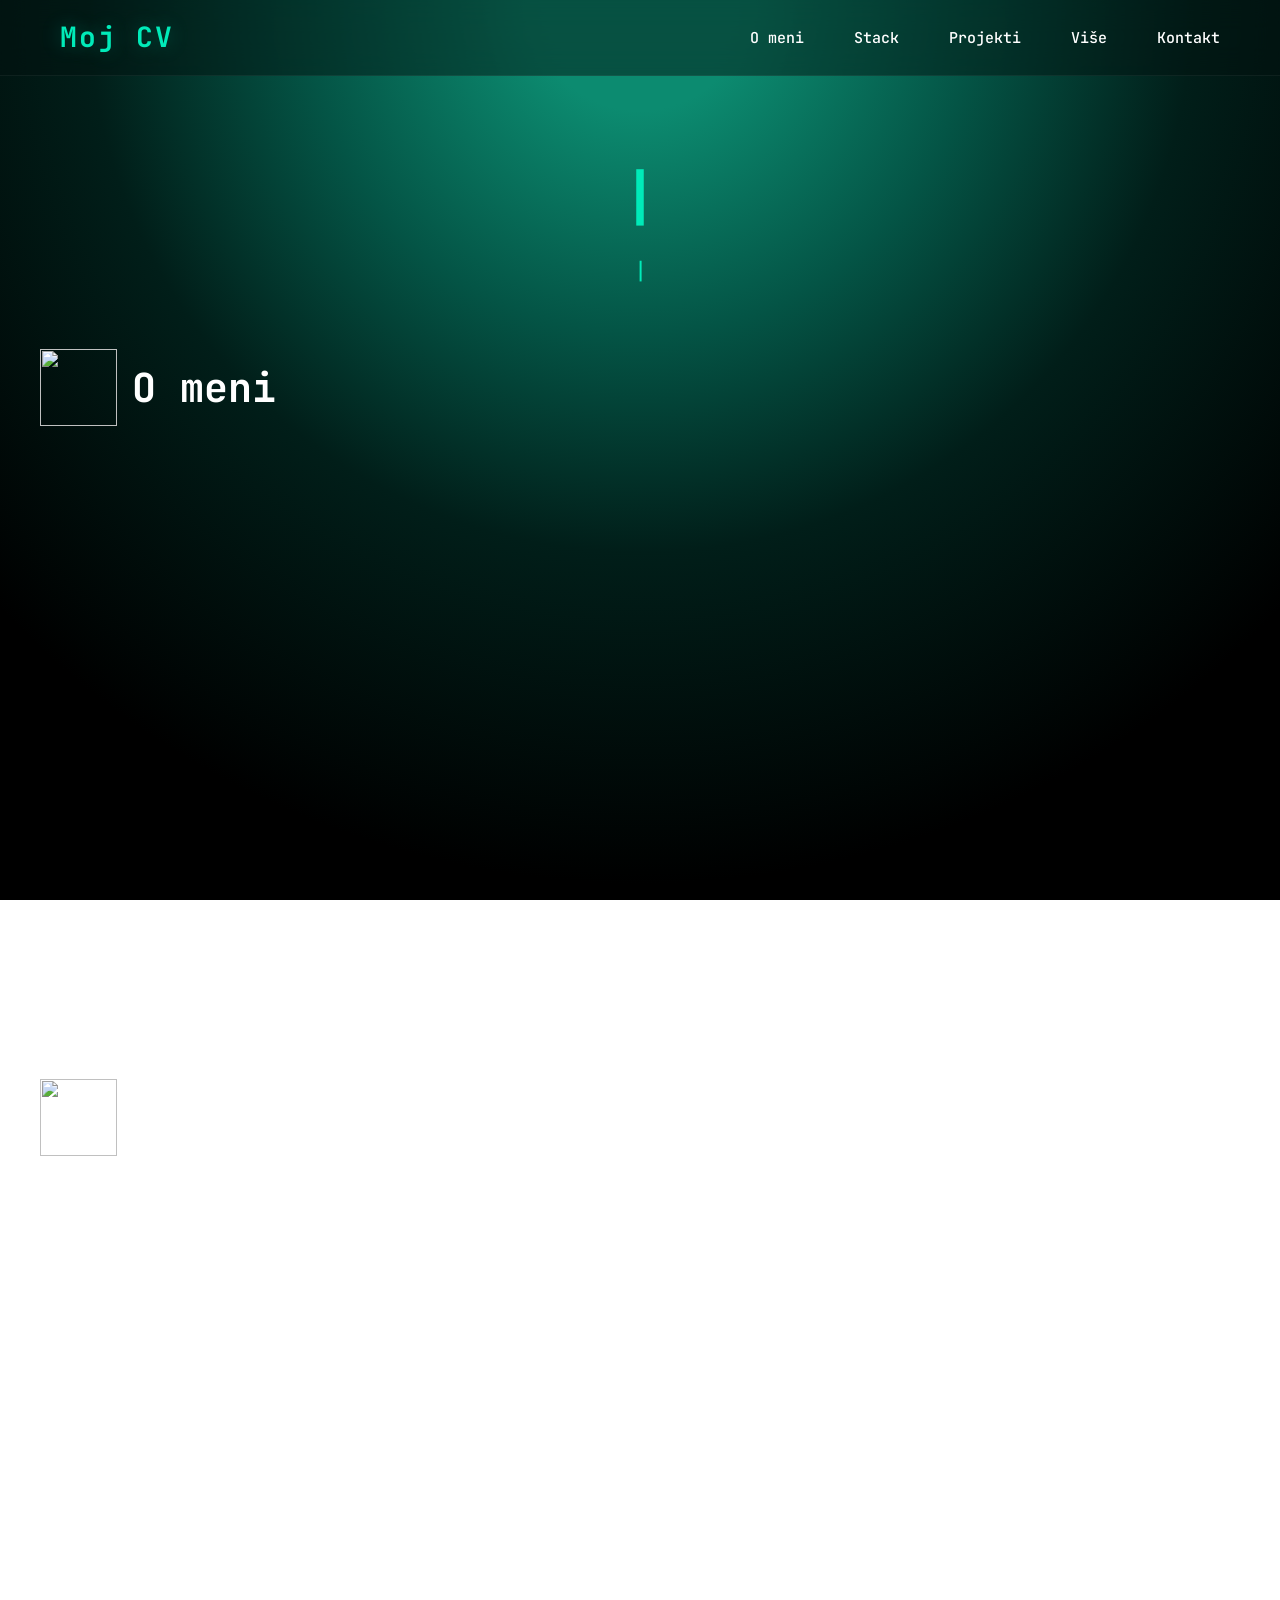
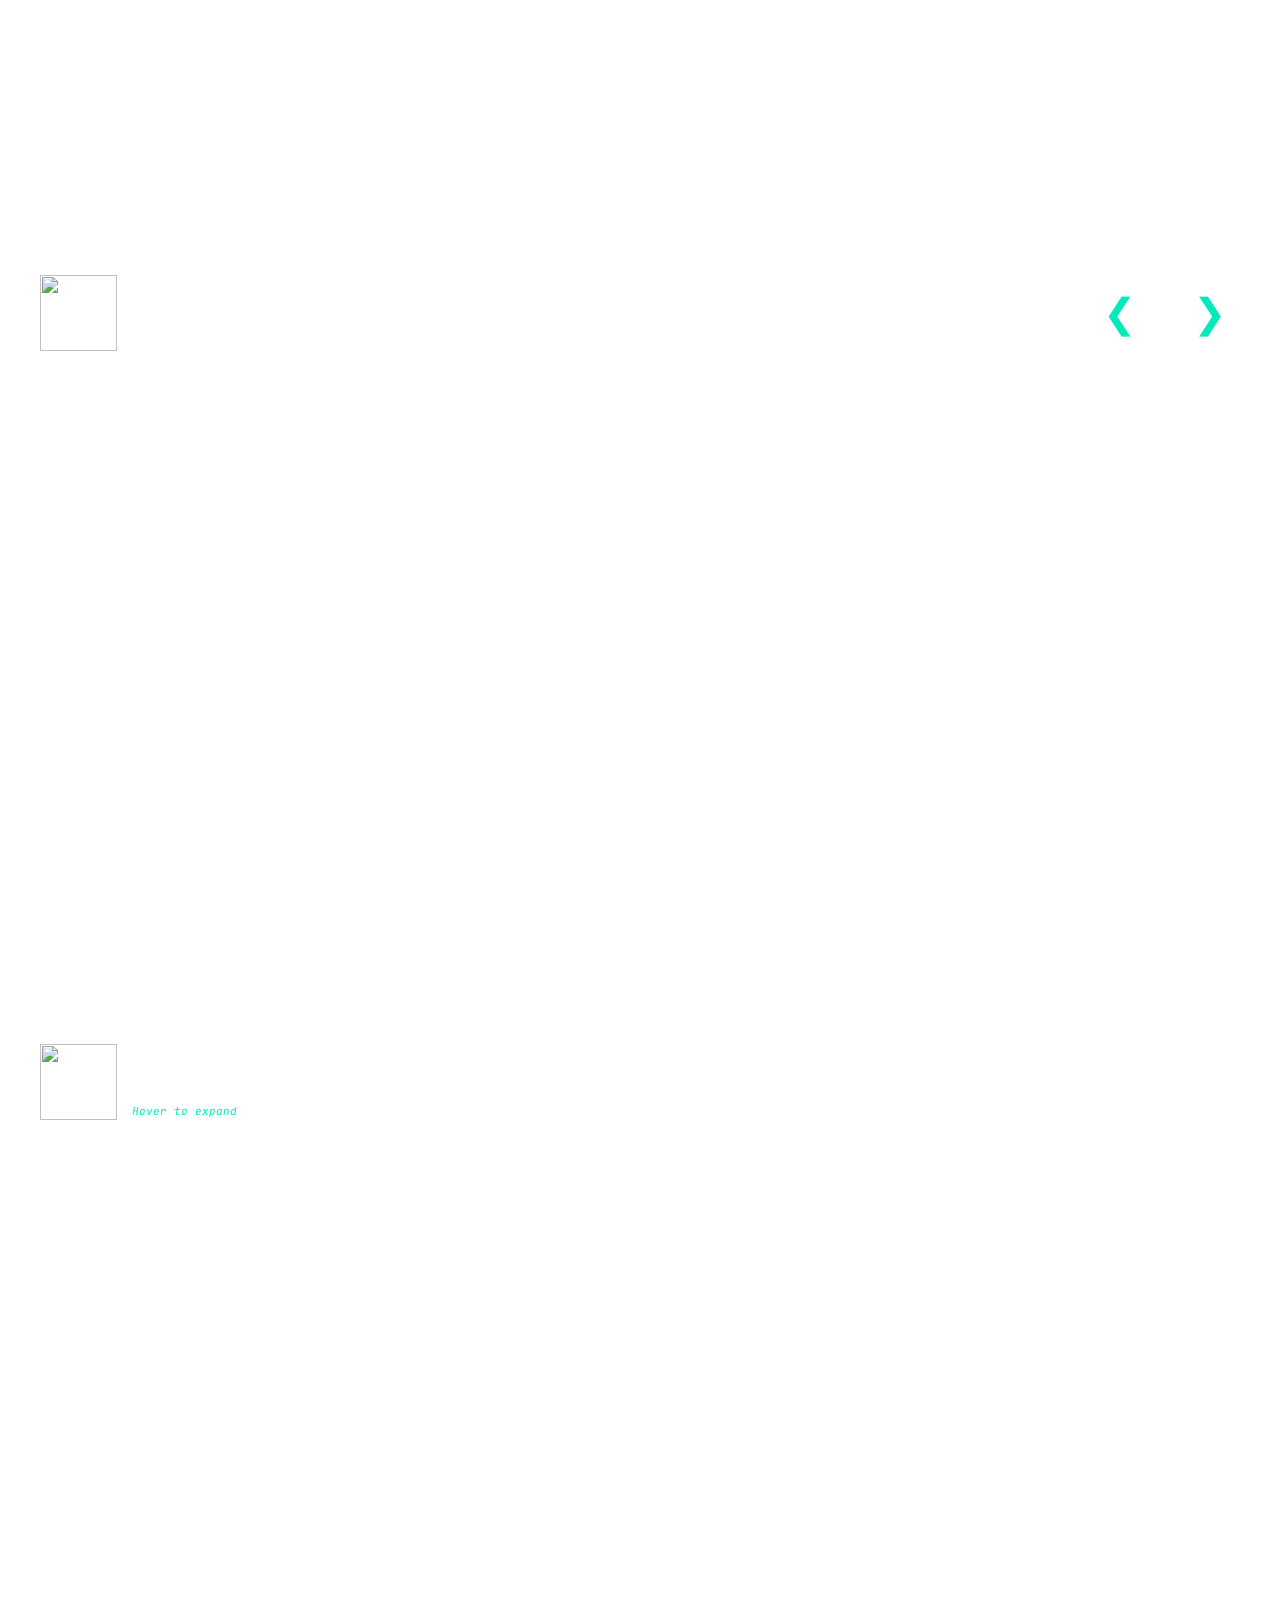
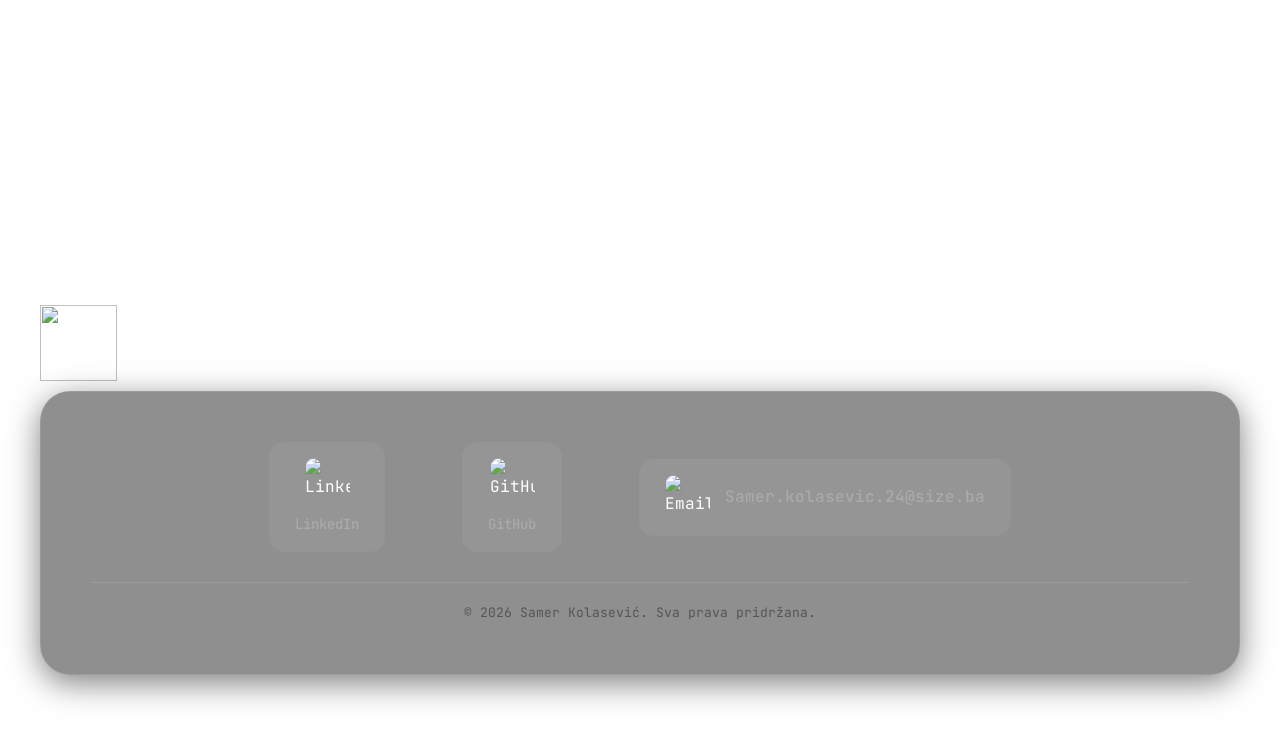
==== index.html @ 32d65a0f "fix: bad href in <bse> tag" ====
<!DOCTYPE html>
<html lang="bs">
<head>
    <meta charset="UTF-8">
    <meta name="viewport" content="width=device-width, initial-scale=1.0">

    <meta name="description" content="Samer Kolasević – student softverskog inženjerstva, C++, .NET, Linux, SQL. Pogledajte moje projekte i tehnički stack.">
    <meta name="author" content="Samer Kolasević">
    <meta name="keywords" content="Samer Kolasević, softverski inženjer, C++, .NET, MAUI, Linux, SQL, CV, portfolio, Bosna">

    <link rel="canonical" href="https://samerkolasevic29.github.io/MyCV/">

    <meta property="og:type" content="website">
    <meta property="og:title" content="Samer Kolasević – Softverski inženjer">
    <meta property="og:description" content="Student softverskog inženjerstva | CV">
    <meta property="og:url" content="https://samerkolasevic29.github.io/MyCV/">
    <meta property="og:image" content="https://samerkolasevic29.github.io/MyCV/assets/MainMaterial/headImage.jpg">
    <meta property="og:locale" content="bs_BA">
    <meta property="og:site_name" content="Samer Kolasević – CV">

    <meta name="twitter:card" content="summary_large_image">
    <meta name="twitter:title" content="Samer Kolasević – Softverski inženjer">
    <meta name="twitter:description" content="Student softverskog inženjerstva | C++, .NET, Linux, SQL">
    <meta name="twitter:image" content="https://samerkolasevic29.github.io/MyCV/assets/MainMaterial/headImage.jpg">

    <link rel="icon" type="image/png" href="assets/Icons/favicon.png">
    <link rel="apple-touch-icon" href="assets/Icons/favicon.png">

    <meta name="theme-color" content="#000000">

    <link href="https://fonts.googleapis.com/css2?family=JetBrains+Mono:wght@400;500;600;700&display=swap" rel="stylesheet">
    <link rel="stylesheet" href="style.css">

    <base href="/MyCV/"> 
    <title>Samer Kolasević | CV </title>
</head>
<body>

    <nav class="navbar">
        <div class="nav-logo">Moj CV</div>
        <ul class="nav-links">
            <li><a href="#oMeni">O meni</a></li>
            <li><a href="#stack">Stack</a></li>
            <li><a href="#projekti">Projekti</a></li>
            <li><a href="#viseOMeni">Više</a></li>
            <li><a href="#kontakt">Kontakt</a></li>
        </ul>
        <button class="nav-toggle" id="navToggle">☰</button>
    </nav>

    <header>
        <h1 id="typewriter-name"></h1>
        <p id="typewriter-title"></p>
    </header>

    <div class="headingContainer" id="oMeni">
        <img src="assets/Icons/Person.png" alt="">
        <h2>O meni</h2>
    </div>
    <section class="oMeni appear">
        <div class="contentContainer">
            <p>
                <span class="green">Datum rođenja: </span>27. August 2003.<br><br>
                <span class="green">Edukacija: </span> 2. godina odsjeka Softversko inženjerstvo, UNZE<br><br>
                <span class="green">Interes: </span>Rješavanje problema intuitivnim načinima, kao i realizaciju novih, zanimljivih i prije svega, korisnih ideja. Projekti koji zahtjevaju kombinaciju čiste logike, analize, implementaciju niskog i srednjeg nivoa sistema kao i korisnički-orijentisanog dizajna<br><br>
                <span class="green">Potražnja: </span>prilike za praksu, privatne projekte ili mlađu poziciju u kojim je neminovan stalni progres i rast oblasti softverskog razvoja i sistemskog pristupa
            </p>
            <img src="assets/MainMaterial/Moja1.jpg" alt="Samer Kolasević">
        </div>
    </section>

    <div class="headingContainer" id="stack">
        <img src="assets/Icons/Tools.png" alt="">
        <h2>Technical stack</h2>
    </div>
    <section class="stack appear">
        <div class="stack-grid">
            <div class="StackContainer appear">
                <h3>Primarni stack</h3>
                <div class="badges">
                    <span class="tech-badge cpp">C++</span>
                    <span class="tech-badge cs">.NET C#</span>
                    <span class="tech-badge maui">.NET MAUI</span>
                    <span class="tech-badge sql">SQL</span>
                    <span class="tech-badge uiux">UI/UX (Figma)</span>
                    <span class="tech-badge git">Git</span>
                    <span class="tech-badge ecpp">Embedded (C++)</span>
                    <span class="tech-badge linux">Linux</span>
                </div>
            </div>
            
            <div class="StackContainer appear">
                <h3>Sekundarni stack</h3>
                <div class="badges">
                    <span class="tech-badge c">C</span>
                    <span class="tech-badge web">HTML + CSS + JS</span>
                    <span class="tech-badge py">Python</span>
                    <span class="tech-badge svg">Inkscape (Vektorska grafika)</span>
                    <span class="tech-badge docker">Docker</span>
                    <span class="tech-badge ms">MS Office</span>
                </div>
            </div>
            
            <div class="StackContainer appear">
                <div class="stack-header">
                    <h3>Teoretski stack</h3>
                    <button class="expand-btn" id="theoryToggleBtn">▼</button>
                </div>
                
                <div class="theory-content" id="theoryContent">
                    <p>Pored praktičnih spoznaja, teoretski pokrivam sljedeće oblasti:</p>
                    <div class="badges">
                        <span class="tech-badge theory">Data Science</span>
                        <span class="tech-badge theory">Algoritmi</span>
                        <span class="tech-badge theory">Linux okruženje</span>
                        <span class="tech-badge theory">Paradigme programiranja</span>
                        <span class="tech-badge theory">Operativni sistemi</span>
                        <span class="tech-badge theory">File sistemi</span>
                        <span class="tech-badge theory">Ugradbeni sistemi</span>
                        <span class="tech-badge theory">Razvoj softverskih projekata</span>
                        <span class="tech-badge theory">Baze podataka</span>
                        <span class="tech-badge theory">Dizajn sučelja</span>
                        <span class="tech-badge theory">Algebra i Diskretna matematika</span>
                    </div>
                </div>
            </div>
        </div>
    </section>

    <section class="projekti" id="projekti">
        <div class="headingContainer">
            <img src="assets/Icons/Code.png" alt="">
            <h2>Projekti i radovi</h2>
            <div class="slider-controls">
                <button class="slider-btn prev-btn" id="prevBtn">&#10094;</button>
                <button class="slider-btn next-btn" id="nextBtn">&#10095;</button>
            </div>
        </div>
        
        <p class="swipe-hint">swipe for next/previous project ↔</p>
        
        <div class="slider-wrapper">
            <div class="slider-track-container">
                <div class="slider-track" id="sliderTrack">

                    <div class="ProjectContainer appear">
                        <div class="TextContainer">
                            <h3>SeharaCloud - <i>U RAZVOJU</i></h3>
                            <p class="project-description">Full stack projekat u saradnji sa kolegama <span class="green">Tašić Tajrom</span> i <span class="green">Kolasević Amelom</span>. Sistem treba da obezbjedi prenos različitih formata podataka na mobilnu aplikaciju API pozivima prema bazi podataka <span class="green">(kućni server)</span> te prikaladan prikaz i puštanje istih u zavisnosti od formata</p>
                            <button class="read-more-btn">Pročitaj više ▼</button>
                            <p class="tech-naslov">Korištene tehnologije:</p>
                            <div class="badges">
                                <span class="tech-badge sql">SQL</span>
                                <span class="tech-badge cpp">C++</span>
                                <span class="tech-badge cs">.NET C#</span>
                                <span class="tech-badge git">Git</span>
                                <span class="tech-badge theory">Kotlin</span>
                                <span class="tech-badge theory">UI/UX (Figma)</span>
                            </div>
                            <div class="pro-links">
                                <a href="https://github.com/SamerKolasevic29/SeharaCloud" target="_blank" title="Github Repozitorij">
                                    <img src="assets/Icons/githab.png" alt="GitHub">
                                </a>
                                <a href="https://www.linkedin.com/posts/samer-kolasevi%C4%87-119aaa377_linux-win-linus-ugcPost-7446210307720617984-X50k?utm_source=share&utm_medium=member_desktop&rcm=ACoAAF0-liUBKt19L-giEMNRvYN92p0xg4TTG8A" target="_blank" title="LinkedIn objava">
                                    <img src="assets/Icons/linkedin.png" alt="LinkedIn">
                                </a>
                            </div>
                        </div>
                    </div>
                    
                    <div class="ProjectContainer appear">
                        <div class="TextContainer">
                            <h3>BORBA - TUI igra</h3>
                            <p class="project-description">BORBA (v1.3) je konzolna igra na poteze (kao stare pokemon igre) napisana u C++ jeziku. Sačinjena od custom header-only biblioteke za animacije, RAII principa, MVC arhitekture koja je na početku bila monolitna i STL biblioteke.</p>
                            <button class="read-more-btn">Pročitaj više ▼</button>
                            <p class="tech-naslov">Korištene tehnologije:</p>
                            <div class="badges">
                                <span class="tech-badge cpp">C++</span>
                                <span class="tech-badge git">Git</span>
                            </div>
                            <div class="pro-links">
                                <a href="https://github.com/SamerKolasevic29/BORBA-v1.3" target="_blank" title="Github Repozitorij">
                                    <img src="assets/Icons/githab.png" alt="GitHub">
                                </a>
                                <a href="https://github.com/SamerKolasevic29/BORBA-V1.0" target="_blank" title="Github legacy Repozitorij">
                                    <img src="assets/Icons/githab.png" alt="GitHub Legacy">
                                </a>
                                <a href="https://www.linkedin.com/posts/samer-kolasevi%C4%87-119aaa377_cpp-cplusplus-gamedev-ugcPost-7431345320569192449-kwdS" target="_blank" title="LinkedIn objava">
                                    <img src="assets/Icons/linkedin.png" alt="LinkedIn">
                                </a>
                            </div>
                        </div>
                        <div class="ImageContainer grid-vertical">
                            <img src="assets/MainMaterial/Borba.webp" alt="Borba igra">
                            <video src="assets/MainMaterial/Borba2.mp4" autoplay loop muted playsinline></video>
                        </div>
                    </div>

                    <div class="ProjectContainer appear">
                        <div class="TextContainer">
                            <h3>TiltControl - višenamjenski projekat</h3>
                            <p class="project-description">
                                Mobilna aplikacija u fokusu očitavanja vrijednosti sa akcelerometra sa namjenama u:<br>
                                <span class="bullet">•</span> Okruženju za manipulaciju objekta (kretanje, veličina, brzina) u stvarnom vremenu<br>
                                <span class="bullet">•</span> Engine-u koji definiše sudar sa ostalim objektima tokom pokreta (Igre sa nagibom telefona)<br>
                                <span class="bullet">•</span> Univerzalnom kontroleru uređaja sa filtriranjem i mapiranjem u svoj format<br>
                            </p>
                            <button class="read-more-btn">Pročitaj više ▼</button>
                            <p class="tech-naslov">Korištene tehnologije:</p>
                            <div class="badges">
                                <span class="tech-badge cs">.NET C#</span>
                                <span class="tech-badge maui">.NET MAUI</span>
                                <span class="tech-badge git">Git</span>
                                <span class="tech-badge ecpp">Embedded (C++)</span>
                            </div>
                            <div class="pro-links">
                                <a href="https://github.com/SamerKolasevic29/TiltControl" target="_blank" title="Github Repozitorij">
                                    <img src="assets/Icons/githab.png" alt="GitHub">
                                </a>
                                <a href="https://www.linkedin.com/feed/update/urn:li:activity:7415775892251316224/" target="_blank" title="LinkedIn objava">
                                    <img src="assets/Icons/linkedin.png" alt="LinkedIn">
                                </a>
                            </div>
                        </div>
                        <div class="ImageContainer mini-slider-container">
                            <div class="m-slide active">
                                <img src="assets/MainMaterial/BiggerSmaller.gif" alt="Bigger Smaller">
                            </div>
                            <div class="m-slide">
                                <img src="assets/MainMaterial/CollisionDemo.gif" alt="Collision Demo">
                            </div>
                            <div class="m-slide double">
                                <img src="assets/MainMaterial/Bracket.jpeg" alt="Bracket">
                                <img src="assets/MainMaterial/Controller.gif" alt="Controller">
                            </div>
                            <div class="m-slider-controls">
                                <button class="m-btn m-prev">&#10094;</button>
                                <button class="m-btn m-next">&#10095;</button>
                            </div>
                        </div>
                    </div>

                    <div class="ProjectContainer appear">
                        <div class="TextContainer">
                            <h3>RBAC-SYS - Admin vs Worker</h3>
                            <p class="project-description">Implementiran terminalni sistem po RBAC principu kojem je glavni zadatak separacija pristupa i mogućnosti po ulogama. Neke od mogućnosti su ostavljanje log traga za određene akcije, uređivanje ciljanog fajla putem konstruisianog editora sličnom Vim-u ili nano naredbi na Linuxu. Ponovna upotreba sopstvenih biblioteka je također ključan dio.</p>
                            <button class="read-more-btn">Pročitaj više ▼</button>
                            <p class="tech-naslov">Korištene tehnologije:</p>
                            <div class="badges">
                                <span class="tech-badge cpp">C++</span>
                                <span class="tech-badge linux">Linux</span>
                                <span class="tech-badge git">Git</span>
                            </div>
                            <div class="pro-links">
                                <a href="https://github.com/SamerKolasevic29/RBACimplementation" target="_blank" title="Github Repozitorij">
                                    <img src="assets/Icons/githab.png" alt="GitHub">
                                </a>
                                <a href="https://www.linkedin.com/posts/samer-kolasevi%C4%87-119aaa377_cpp-cplusplus-cybersecurity-ugcPost-7444677986198609920-lxef" target="_blank" title="LinkedIn objava">
                                    <img src="assets/Icons/linkedin.png" alt="LinkedIn">
                                </a>
                                <a href="https://www.linkedin.com/posts/samer-kolasevi%C4%87-119aaa377_during-the-reuse-of-my-custom-animationh-ugcPost-7443298048321032194-ngeW" target="_blank" title="LinkedIn article">
                                    <img src="assets/Icons/linkedin.png" alt="LinkedIn Article">
                                </a>
                            </div>
                        </div>
                        <div class="ImageContainer grid-vertical">
                            <img src="assets/MainMaterial/RBAC.webp" alt="">
                            <img src="assets/MainMaterial/RBAC2.webp" alt="">
                        </div>
                    </div>

                    <div class="ProjectContainer appear">
                        <div class="TextContainer">
                            <h3>Mnoštvo grafičkih prijedloga</h3>
                            <p class="project-description"> Na predmetima vezanim za grafiku i općenito dizajn razvio sam vještinu sistematske podjele potrebnih stavki i komponenti u projektima, sama pravila UI/UX oblasti, te konstantnim radom i znatiželjom razvio sam malo osjećaja za kreiranje grafičkih rješenja po pitanju reklamnih postera, vizit kartica, kao i kompletnih wireframe rješenja za aplikacije. Cjelokupan nivo znanja iz istog mi dobro dođe kao još jedan alat na švicarskom nožu.</p>
                            <button class="read-more-btn">Pročitaj više ▼</button>
                            <p class="tech-naslov">Korištene tehnologije:</p>
                            <div class="badges">
                                <span class="tech-badge uiux">UI/UX (Figma)</span>
                                <span class="tech-badge svg">Inkscape</span>
                            </div>
                        </div>
                        <div class="ImageContainer mini-slider-container">
                            <div class="m-slide active">
                                <img src="assets/MainMaterial/IziPizi1.png" alt="">
                            </div>
                            <div class="m-slide">
                                <img src="assets/MainMaterial/IziPizi2.png" alt="">
                            </div>
                            <div class="m-slide double">
                                <img src="assets/MainMaterial/Brosura.png" alt="">
                                <img src="assets/MainMaterial/Vizitka.png" alt="">
                            </div>
                            <div class="m-slider-controls">
                                <button class="m-btn m-prev">&#10094;</button>
                                <button class="m-btn m-next">&#10095;</button>
                            </div>
                        </div>
                    </div>
                    
                    <div class="ProjectContainer appear">
                        <div class="TextContainer">
                            <h3>MyCV</h3>
                            <p class="project-description">Statička web stranica koja na prikladan način oponaša CV papir u modernom vremenu. Sadrži sve potrebne podatke o mojoj malenkosti, projektima, tzv. 'soft skills' i posjeduje elegantan dizajn koji naginje ka 'glassmorphism' stilu. Tokom razvoja projekata i nekih dodatnih epoha u životu, stranica će biti onda i ažurnog karaktera gdje će sve biti 'up-to date'<br><br>
                            <span class="bullet">•</span> Napravljena u HTML + CSS + JS komninaciji<br>
                            <span class="bullet">•</span> Za prikaz na internetu koristi GitHub Pages<br>
                            </p>
                            <button class="read-more-btn">Pročitaj više ▼</button>
                            <p class="tech-naslov">Korištene tehnologije:</p>
                            <div class="badges">
                                <span class="tech-badge web">HTML + CSS + JS</span>
                                <span class="tech-badge git">Git</span>
                            </div>
                            <div class="pro-links">
                                <a href="https://github.com/SamerKolasevic29/MyCV" target="_blank" title="Github Repozitorij">
                                    <img src="assets/Icons/githab.png" alt="GitHub">
                                </a>
                            </div>
                        </div>
                    </div>
                    
                </div>
            </div>
        </div>
    </section>

    <div class="headingContainer" id="viseOMeni">
        <img src="assets/Icons/More.png" alt="">
        <div class="title-wrap">
            <h2>Više o meni</h2>
            <span class="hint-text desktop-hint">Hover to expand</span>
            <span class="hint-text mobile-hint">Tap to expand</span>
        </div>
    </div>
    <section class="viseOMeni appear" style="overflow: visible;">  
        <div class="cards-container">
            <div class="vise-card">
                <div class="card-front">
                    <img class="ico" src="assets/Icons/Education.png" alt="">
                    <h3>Obrazovanje</h3>
                </div>
                <div class="card-popup">
                    <img src="assets/MainMaterial/msts.jpeg" alt="Obrazovanje slika" class="popup-img">
                    <p>Pohađao Osnovnu Školu "Travnik" u Travniku kao i Mješovitu Srednju Tehničku školu "Travnik", smjer Računarstvo i informatika. Odličan uspjeh, <u>kao srednjoškolcu uručena nagrada učenika generacije.</u></p>
                </div>
            </div>

            <div class="vise-card">
                <div class="card-front">
                    <img class="ico" src="assets/Icons/Target.png" alt="">
                    <h3>Sport</h3>
                </div>
                <div class="card-popup">
                    <img src="assets/MainMaterial/Moja2.jpg" alt="Sport slika" class="popup-img">
                    <p>6 godina bavljenja streljaštvom olimpijske discipline (Vazdušna puška 10m). Pored brojnih uspjeha, <u>najveći uspjeh je kao prvak Federacije BiH u kategoriji seniora i nosilac rekorda.</u></p>
                </div>
            </div>

            <div class="vise-card">
                <div class="card-front">
                    <img class="ico" src="assets/Icons/Muscle.png" alt="">
                    <h3>Izbor motivacije</h3>
                </div>
                <div class="card-popup">
                    <img src="assets/MainMaterial/bookshelf.jpeg" alt="Motivacija slika" class="popup-img">
                    <p>Konstantno učenje novih tehnologija, fizički trening i disciplina. U kombinaciji sa svim tim je razvoj softvera u publici i angažovanje u društvu (redovni darivatelj krvi).</p>
                </div>
            </div>
        </div>
    </section>

    <div class="headingContainer" id="kontakt">
        <img src="assets/Icons/Contact.png" alt="">
        <h2>Kontakt i poveznice</h2>
    </div>
    <footer class="footer-glass">
        <div class="footer-content">
            <a href="https://www.linkedin.com/in/samer-kolasevi%C4%87-119aaa377/" class="footer-link" target="_blank">
                <img src="assets/Icons/linkedin.png" alt="LinkedIn">
                <span>LinkedIn</span>
            </a>
            <a href="https://github.com/SamerKolasevic29" class="footer-link" target="_blank">
                <img src="assets/Icons/githab.png" alt="GitHub">
                <span>GitHub</span>
            </a>
            <a href="mailto:Samer.kolasevic.24@size.ba" class="footer-link email-link">
                <img src="assets/Icons/Gmail.png" alt="Email">
                <span>Samer.kolasevic.24@size.ba</span>
            </a>
        </div>
        <p class="copyright">© 2026 Samer Kolasević. Sva prava pridržana.</p>
    </footer>

    <script src="script.js"></script>
</body>
</html>
---- style.css ----
/* =========================================
   1. RESET I OSNOVNI STILOVI (BASE)
   ========================================= */
* {
    margin: 0;
    padding: 0;
    box-sizing: border-box;

    
}

#oMeni, #viseOMeni, #stack, #projekti, #kontakt {
    scroll-margin-top: 70px; 
}

body {
    font-family: 'JetBrains Mono', monospace;
    line-height: 1.6;
    color: #333;
    padding: 40px 20px;
    padding-top: 80px;
    
    /* Novi background */
    background: radial-gradient(circle at top center, rgb(12, 139, 112) 10%, rgb(4, 85, 70) 30%, rgb(1, 30, 25) 50%, rgb(0,0,0) 80%) ;
    background-attachment: fixed;
}

/* =========================================
   2. NAVIGACIJA (NAVBAR)
   ========================================= */
.navbar {
    position: fixed;
    top: 0;
    left: 0;
    right: 0;
    z-index: 1000;
    display: flex;
    justify-content: space-between;
    align-items: center;
    padding: 15px clamp(20px, 5vw, 60px);
    background: rgba(3, 20, 17, 0.484);
    backdrop-filter: blur(15px);
    -webkit-backdrop-filter: blur(15px);
    border-bottom: 1px solid rgba(255, 255, 255, 0.05);
    transition: all 0.3s ease;
}

.navbar.scrolled {
    background: rgba(3, 20, 17, 0.98);
    box-shadow: 0 5px 30px rgba(0, 0, 0, 0.3);
    border-bottom-color: rgba(0, 235, 185, 0.1);
}

.nav-logo {
    font-size: 28px;
    font-weight: 700;
    color: #00EBB9;
    letter-spacing: 2px;
    text-shadow: 0 0 20px rgba(0, 235, 185, 0.3);
}

.nav-links {
    display: flex;
    list-style: none;
    gap: clamp(20px, 4vw, 50px);
}

.nav-links a {
    color: #ffffff;
    text-decoration: none;
    font-size: 15px;
    font-weight: 500;
    padding: 8px 0;
    position: relative;
    transition: color 0.3s ease;
}

.nav-links a::after {
    content: '';
    position: absolute;
    bottom: 0;
    left: 0;
    width: 0;
    height: 2px;
    background: #00EBB9;
    transition: width 0.3s ease;
}

.nav-links a:hover,
.nav-links a.active {
    color: #00EBB9;
}

.nav-links a:hover::after,
.nav-links a.active::after {
    width: 100%;
}

.nav-toggle {
    display: none;
    background: transparent;
    border: none;
    color: #00EBB9;
    font-size: 28px;
    cursor: pointer;
    transition: transform 0.3s ease;
}

.nav-toggle:hover {
    transform: scale(1.1);
}

/* =========================================
   3. HEADER (ZAGLAVLJE)
   ========================================= */
header {
    text-align: center;
    margin-bottom: clamp(30px, 6vw, 60px);
    margin-top: clamp(40px, 6vw, 70px);
}

header h1 {
    color: white;
    font-size: clamp(28px, 6vw, 60px);
}

header p {
    color: #00EBB9;
    font-size: clamp(14px, 2.5vw, 22px);
    margin-top: 8px;
}

#typewriter-name::after,
#typewriter-title::after {
    content: '|';
    animation: blink 0.8s infinite;
    color: #00EBB9;
}

/* =========================================
   4. OPĆE SEKCIJE
   ========================================= */
section {
    max-width: 1200px;
    margin: 0 auto clamp(60px, 10vw, 120px) auto;
    padding: clamp(30px, 5vw, 50px) clamp(20px, 3vw, 30px);
    background: rgba(103, 103, 103, 0.2);
    backdrop-filter: blur(12px);
    -webkit-backdrop-filter: blur(12px);
    border: 1px solid rgba(255, 255, 255, 0.1);
    border-radius: 30px;
    box-shadow: 0 8px 32px 0 rgba(0, 0, 0, 0.37);
}

.headingContainer {
    display: flex;
    align-items: center;
    gap: 15px;
    margin-bottom: 10px;
    max-width: 1200px;
    margin-left: auto;
    margin-right: auto;
}

.headingContainer h2 {
    font-size: clamp(20px, 4vw, 40px);
    color: #ffffff;
}

.headingContainer img {
    width: clamp(70px, 6vw, 90px);
    height: clamp(70px, 6vw, 90px);
}

/* =========================================
   5. O MENI
   ========================================= */
.contentContainer {
    display: flex;
    gap: clamp(30px, 5vw, 50px);
    align-items: stretch;
    flex-wrap: wrap;
}

.contentContainer > p {
    flex: 1 1 450px;
    color: white;
    font-size: clamp(14px, 1.8vw, 18px);
    line-height: 1.8;
}

.green {
    color: #00EBB9;
    font-weight: bolder;
}

.contentContainer > img {
    flex: 0 1 350px;
    max-width: 400px;
    width: 100%;
    height: auto;
    max-height: 380px;
    border-radius: 15px;
    object-fit: cover;
    object-position: center top;
    border: 2px solid rgba(255, 255, 255, 0.1);
    box-shadow: 0 10px 30px rgba(0, 0, 0, 0.5);
}

/* =========================================
   6. VIŠE O MENI
   ========================================= */

   section.viseOMeni {
    margin-bottom: 500px !important; /* Ovaj broj možeš povećati ako ti treba još prostora */
}
.cards-container {
    display: flex;
    justify-content: center;
    flex-wrap: wrap;
    gap: 30px;
    width: 100%;
}

.vise-card {
    position: relative;
    background: rgba(0, 0, 0, 0.405);
    border: 1px solid rgba(255, 255, 255, 0.1);
    border-radius: 20px;
    padding: 30px 20px;
    width: 30%;
    min-width: 250px;
    text-align: center;
    cursor: pointer;
    transition: all 0.3s ease;
}

.vise-card:hover {
    background: rgba(0, 235, 185, 0.1);
    border-color: #00EBB9;
}

.card-front {
    display: flex;
    flex-direction: column;
    align-items: center;
    gap: 15px;
}

.card-front .ico {
    width: 60px;
    height: 60px;
}

.card-front h3 {
    color: #ffffff;
    font-size: clamp(18px, 2vw, 22px);
    margin: 0;
}

.card-popup {
    position: absolute;
    top: 50%;
    left: 50%;
    transform: translate(-50%, -50%) scale(0.8);
    width: 115%;
    min-width: 280px;
    background-color: rgba(8, 8, 8, 0.925);
    backdrop-filter: blur(20px);
    -webkit-backdrop-filter: blur(20px);
    border: 1px solid #00EBB9;
    border-radius: 20px;
    padding: 25px;
    box-shadow: 0 15px 40px rgba(0, 0, 0, 0.8), 0 0 30px rgba(0, 235, 185, 0.2);
    opacity: 0;
    visibility: hidden;
    z-index: 100;
    transition: all 0.4s cubic-bezier(0.175, 0.885, 0.32, 1.275);
    pointer-events: none; 
}

.popup-img {
    width: 100%;
    height: 140px;
    object-fit: cover;
    border-radius: 12px;
    margin-bottom: 15px;
    border: 1px solid rgba(255, 255, 255, 0.1);
}

.card-popup p {
    color: #ddd;
    font-size: clamp(13px, 1.6vw, 15px) !important;
    line-height: 1.6;
    text-align: left;
    margin: 0;
}

@media (hover: hover) {
    .vise-card:hover { z-index: 150; }
    .vise-card:hover .card-popup {
        opacity: 1;
        visibility: visible;
        transform: translate(-50%, -50%) scale(1);
        pointer-events: auto;
    }
}

.vise-card.active { z-index: 150; }
.vise-card.active .card-popup {
    opacity: 1;
    visibility: visible;
    transform: translate(-50%, -50%) scale(1);
    pointer-events: auto;
}

/* =========================================
   7. STACK SEKCIJA
   ========================================= */
.stack-grid {
    display: grid;
    grid-template-columns: 1fr 1fr;
    gap: 20px;
    max-width: 1000px;
    margin: 0 auto;
}

.StackContainer {
    background-color: rgba(0, 0, 0, 0.451);
    backdrop-filter: blur(12px);
    -webkit-backdrop-filter: blur(12px);
    padding: 15px 20px;
    box-shadow: 0 8px 32px 0 rgba(0, 0, 0, 0.37);
    border: 1px solid rgba(255, 255, 255, 0.1);
    border-radius: 30px;
    width: 100%;
    margin: 0;
}

.stack-grid .StackContainer:nth-child(3) {
    grid-column: span 2;
}

.stack h3 {
    color: white;
    padding: 15px;
    font-size: clamp(18px, 1.3vw, 25px);
}

.stack p {
    color: white;
    padding: 0 0 5px 15px;
    font-size: 18px;
}

.badges {
    display: flex;
    flex-wrap: wrap;
    gap: clamp(8px, 1.5vw, 15px);
    margin: 15px 0 20px 0;
    padding: 0;
}

.tech-badge {
    display: inline-flex;
    align-items: center;
    justify-content: center;
    border-radius: 10px;
    font-size: clamp(12px, 1.5vw, 20px);
    font-weight: bolder;
    padding: clamp(4px, 1vw, 8px) clamp(8px, 2vw, 16px);
}

.stack-header {
    display: flex;
    justify-content: space-between; /* Gura naslov lijevo, dugme desno */
    align-items: center;
    cursor: pointer; /* Omogućava da klik na cijeli red otvori sekciju */
}

.expand-btn {
    background: none;
    border: none;
    color: #00EBB9;
    font-size: 20px;
    cursor: pointer;
    transition: transform 0.4s ease;
    padding: 0 15px;
}

/* Klasa koja rotira trougao za 180 stepeni */
.expand-btn.rotated {
    transform: rotate(180deg);
}

/* Kontejner koji krijemo i prikazujemo */
.theory-content {
    max-height: 0;
    overflow: hidden;
    opacity: 0;
    transition: max-height 0.5s ease, opacity 0.5s ease, margin-top 0.5s ease;
}

/* Klasa kada je sekcija otvorena */
.theory-content.open {
    max-height: 500px; /* Dovoljno veliko da stanu svi bedževi */
    opacity: 1;
    margin-top: 10px;
}

.cpp, .c { border: 5px solid rgb(141, 120, 255); background-color: rgb(25, 3, 169); color: rgb(141, 120, 255); }
.cs, .svg { border: 5px solid rgb(198, 124, 255); background-color: rgb(83, 13, 137); color: rgb(198, 124, 255); }
.maui { border: 5px solid rgb(255, 131, 230); background-color: rgb(131, 21, 109); color: rgb(255, 131, 230); }
.sql, .ms { border: 5px solid rgb(255, 185, 132); background-color: rgb(164, 71, 0); color: rgb(255, 185, 132); }
.uiux, .web { border: 5px solid rgb(104, 252, 114); background-color: rgb(0, 131, 9); color: rgb(104, 252, 114); }
.git { border: 5px solid rgb(254, 115, 115); background-color: rgb(131, 0, 0); color: rgb(254, 115, 115); }
.ecpp, .docker { border: 5px solid rgb(113, 224, 255); background-color: rgb(0, 103, 131); color: rgb(113, 224, 255); }
.linux { border: 5px solid rgb(248, 255, 146); background-color: rgb(122, 131, 0); color: rgb(248, 255, 146); }
.py { border: 5px solid rgb(251, 255, 202); background-color: rgb(195, 185, 0); color: rgb(251, 255, 202); }
.theory { border: 5px solid rgb(189, 189, 189); background-color: rgb(69, 69, 69); color: rgb(189, 189, 189); }

/* =========================================
   8. PROJEKTI
   ========================================= */
section.projekti {
    background: none;
    margin-bottom: 10px !important;
    backdrop-filter: blur(0px);
    -webkit-backdrop-filter: blur(0px);
    background-color: transparent;
    box-shadow: none;
    padding-left: 0;
    padding-right: 0;
    border: 0px;
}

.ProjectContainer {
   background-color: rgba(0, 0, 0, 0.564);
    backdrop-filter: blur(12px);
    -webkit-backdrop-filter: blur(12px);
    border-radius: 70px;
    border: 4px solid rgba(255, 255, 255, 0.1);
    padding: clamp(20px, 4vw, 40px);
    display: flex;
    flex-wrap: wrap;
    gap: 40px;
    align-items: center;
}

.ProjectContainer .tech-badge {
    font-size: clamp(10px, 1vw, 14px); /* Znatno manji font */
    padding: 3px 10px; /* Manji unutrašnji prostor (padding) */
    border-width: 3px; /* Tanji okvir (gore je 5px) */
    border-radius: 6px; /* Malo oštrije ivice jer su manji */
}

/* Opcionalno: Smanji i prostor između samih bedževa u projektima */
.ProjectContainer .badges {
    gap: 8px;
    margin: 10px 0 15px 0;
}

.TextContainer {
    flex: 1 1 350px;
    display: flex;
    flex-direction: column;
}

.TextContainer h3 {
    color: #00EBB9;
    font-size: clamp(20px, 2.5vw, 26px);
    margin-bottom: 15px;
}

.TextContainer p {
    color: #c0c0c0;
    margin-bottom: 10px;
}

.TextContainer .bullet {
    color: #00EBB9;
    font-size: clamp(15px, 2.5vw, 25px);
    
}

.TextContainer .tech-naslov {
    margin-top: 15px;
    font-weight: bold;
    color: #ffffff;
}

.read-more-btn {
    display: none;
    background: none;
    border: none;
    color: #00EBB9;
    font-family: 'JetBrains Mono', monospace;
    font-size: 12px;
    font-weight: bold;
    cursor: pointer;
    padding: 5px 0;
    margin-bottom: 10px;
    text-align: left;
}

.pro-links {
    margin-top: 20px;
    display: flex;
    flex-wrap: wrap;
    gap: 15px;
    align-items: center;
}

.pro-links a {
    display: inline-flex;
    align-items: center;
    justify-content: center;
    text-decoration: none;
    border: none;
    padding: 0;
    transition: transform 0.3s ease, filter 0.3s ease;
}

.pro-links a img {
    width: clamp(24px, 3vw, 30px);
    height: clamp(24px, 3vw, 30px);
    object-fit: contain;
    opacity: 0.8;
    transition: all 0.3s ease;
}

.pro-links a:hover {
    transform: translateY(-3px) scale(1.1);
}

.pro-links a:hover img {
    opacity: 1;
    filter: drop-shadow(0 5px 10px rgba(0, 235, 185, 0.4));
}

.ImageContainer {
    flex: 1 1 350px;
    display: flex;
    justify-content: center;
    align-items: center;
}

.ImageContainer > img {
    width: 100%;
    max-width: 500px;
    height: auto;
    border-radius: 8px;
    object-fit: cover;
    box-shadow: 0 4px 15px rgba(0, 0, 0, 0.5);
}

.ImageContainer.grid-vertical {
    display: flex;
    flex-direction: column;
    gap: 15px;
    align-items: center;
}

.ImageContainer.grid-vertical > img,
.ImageContainer.grid-vertical > video {
    width: 100%;
    max-width: 500px;
    height: auto;
    max-height: 300px;
    border-radius: 12px;
    object-fit: cover;
    box-shadow: 0 4px 15px rgba(0, 0, 0, 0.5);
    border: 2px solid rgba(255, 255, 255, 0.1);
}

.ImageContainer.grid-vertical > video {
    background: #000;
}

.kaskada {
    position: relative;
    min-height: 500px;
    display: flex;
    justify-content: center;
    align-items: center;
}

.kaskada img {
    position: absolute;
    width: clamp(150px, 18vw, 210px);
    height: auto;
    border-radius: 8px;
    border: 2px solid #222;
    box-shadow: -8px 8px 20px rgba(0, 0, 0, 0.6);
    transition: transform 0.4s cubic-bezier(0.175, 0.885, 0.32, 1.275), margin 0.4s, z-index 0.4s;
}

.kaskada img:nth-child(1) { margin: -90px 0 0 -120px; z-index: 1; }
.kaskada img:nth-child(2) { margin: -30px 0 0 -40px; z-index: 2; }
.kaskada img:nth-child(3) { margin: 40px 0 0 40px; z-index: 3; }
.kaskada img:nth-child(4) { margin: 110px 0 0 120px; z-index: 4; transform: rotate(-90deg); }

.kaskada img:hover {
    margin: -30px 0 0 0;
    transform: scale(1.2);
    z-index: 10 !important;
    cursor: pointer;
    box-shadow: 0px 15px 30px rgba(0, 235, 185, 0.2);
}

.kaskada img:nth-child(4):hover {
    transform: scale(2) rotate(0deg);
}

.slider-wrapper {
    position: relative;
    width: 100%;
    padding: 10px 0;
}

.slider-track-container {
    width: 100%;
    overflow: hidden;
    border-radius: 50px;
}

.slider-track {
    display: flex;
    align-items: flex-start;
    transition: transform 0.6s cubic-bezier(0.25, 1, 0.5, 1);
    width: 100%;
}

.slider-track .ProjectContainer {
    flex: 0 0 100%;
    max-width: 100%;
    box-sizing: border-box;
    margin-bottom: 0;
}

.slider-controls {
    margin-left: auto;
    display: flex;
    gap: 30px;
    align-items: center;
}

.slider-btn {
    background: rgba(0, 0, 0, 0);
    color: #00EBB9;
    border-color: transparent;
    width:  60px;
    height: 60px;
    font-size: 40px;
    cursor: pointer;
    transition: all 0.3s ease;
    display: flex;
    justify-content: center;
    align-items: center;
    backdrop-filter: blur(10px);
    /* uklanjamo position: absolute, top, transform, left, right */
    position: static;
    transform: none;
}

.slider-btn:hover {
    transform: scale(1.5);
}

.slider-btn:disabled {
    opacity: 0.3;
    cursor: not-allowed;
    pointer-events: none;
}


/* =========================================
   9. FOOTER
   ========================================= */
.footer-glass {
    max-width: 1200px;
    margin: 0 auto 40px auto;
    background-color: rgba(8, 8, 8, 0.451);
    backdrop-filter: blur(15px);
    -webkit-backdrop-filter: blur(15px);
    border-radius: 30px;
    padding: clamp(30px, 5vw, 50px);
    border: 1px solid rgba(255, 255, 255, 0.1);
    box-shadow: 0 8px 32px 0 rgba(0, 0, 0, 0.5);
    text-align: center;
}

.footer-content {
    display: flex;
    justify-content: center;
    align-items: center;
    flex-wrap: wrap;
    gap: clamp(25px, 6vw, 80px);
    margin-bottom: 30px;
}

.footer-link {
    display: flex;
    flex-direction: column;
    align-items: center;
    gap: 10px;
    text-decoration: none;
    color: #ffffff;
    transition: all 0.3s ease;
    padding: 15px 25px;
    border-radius: 15px;
    background: rgba(255, 255, 255, 0.05);
    border: 1px solid transparent;
}

.footer-link:hover {
    transform: translateY(-5px);
    background: rgba(0, 235, 185, 0.1);
    border-color: #00EBB9;
    box-shadow: 0 10px 30px rgba(0, 235, 185, 0.2);
}

.footer-link img {
    height: 45px;
    width: 45px;
    object-fit: contain;
    border-radius: 10px;
    transition: transform 0.3s ease;
}

.footer-link:hover img {
    transform: scale(1.1);
}

.footer-link span {
    font-size: clamp(12px, 1.5vw, 14px);
    font-weight: 500;
    color: #aaa;
    transition: color 0.3s ease;
}

.footer-link:hover span {
    color: #00EBB9;
}

.email-link {
    flex-direction: row;
    gap: 15px;
}

.email-link span {
    font-size: clamp(13px, 1.6vw, 16px);
}

.copyright {
    color: #555;
    font-size: 13px;
    margin-top: 20px;
    padding-top: 20px;
    border-top: 1px solid rgba(255, 255, 255, 0.1);
}

/* =========================================
   10. HINTS / NAPOMENE
   ========================================= */
.title-wrap {
    display: flex;
    flex-direction: column;
}

.hint-text {
    font-size: 11px;
    color: #00EBB9;
    font-style: italic;
    margin-top: -5px;
}

.mobile-hint { display: none; }
.desktop-hint { display: block; }

.swipe-hint {
    display: none;
    text-align: center;
    color: #00EBB9;
    font-size: 13px;
    font-weight: bold;
    margin-bottom: 10px;
    letter-spacing: 1px;
}

/* =========================================
   11. ANIMACIJE
   ========================================= */
@keyframes blink {
    0%, 50% { opacity: 1; }
    51%, 100% { opacity: 0; }
}

.appear {
    opacity: 0;
    transform: translateY(30px);
    transition: all 0.8s cubic-bezier(0.4, 0, 0.2, 1);
}

.appear.visible {
    opacity: 1;
    transform: translateY(0);
}

/* =========================================
   12. MEDIA UPITI (RESPONZIVNOST)
   ========================================= */
@media (max-width: 768px) {
    section { padding: 20px 15px !important; }
    .slider-btn { display: none !important; }

    .desktop-hint { display: none; }
    .mobile-hint { display: block; }
    .swipe-hint { display: block; }

    .nav-links {
        position: fixed;
        top: 65px;
        left: 0;
        right: 0;
        flex-direction: column;
        background: rgba(3, 20, 17, 0.98);
        padding: 30px;
        gap: 25px;
        text-align: center;
        transform: translateY(-150%);
        transition: transform 0.4s ease;
        border-bottom: 1px solid rgba(0, 235, 185, 0.1);
    }

    .nav-links.active { transform: translateY(0); }
    .nav-toggle { display: block; }

    .contentContainer > p, 
    .StackContainer p,
    .TextContainer p {
        font-size: 14px !important;
        line-height: 1.6;
        margin: 0;
    }

    .oMeni .contentContainer {
        text-align: center;
        justify-content: center;
    }
    
    .contentContainer > img {
        max-width: 100%;
        flex: 0 1 100%;
        margin: 0 auto;
    }

    .stack-grid { grid-template-columns: 1fr; }
    .stack-grid .StackContainer:nth-child(3) { grid-column: span 1; }

    .ProjectContainer {
        border-radius: 40px;
        border: none;
        flex-direction: column !important;
        align-items: flex-start !important;
        gap: 10px !important;
        padding: 20px 15px !important;
    }

    .TextContainer {
        order: 1;
        width: 100%;
        margin-bottom: 0px !important;
    }

    .ImageContainer {
        order: 2;
        width: 100% !important;
        margin-top: 0px !important;
    }
    

    .TextContainer h3 { font-size: 18px !important; }

    .read-more-btn {
        display: block; 
    }

    .project-description {
        display: -webkit-box !important;
        -webkit-box-orient: vertical !important;
        -webkit-line-clamp: 3;
        overflow: hidden;
        text-overflow: ellipsis;
        word-break: break-word;
    }

    .project-description.expanded {
        display: block !important;
        -webkit-line-clamp: unset !important;
        max-height: none !important;
    }

    .kaskada { min-height: 400px !important; }
    .kaskada img { width: 100px !important; }
    .kaskada img:nth-child(1) { margin: -160px 0 0 -80px !important; }
    .kaskada img:nth-child(2) { margin: -50px 0 0 -20px !important; }
    .kaskada img:nth-child(3) { margin: 60px 0 0 30px !important; }
    .kaskada img:nth-child(4) { margin: 170px 0 0 80px !important; transform: rotate(-90deg); }

    .kaskada img:hover { transform: scale(1.5);}
}

@media (max-width: 600px) {
    .footer-content {
        flex-direction: column;
        gap: 20px;
    }
    .footer-link {
        width: 100%;
        max-width: 280px;
    }
    .email-link {
        flex-direction: column;
    }
}

.mini-slider-container {
    display: flex;
    flex-direction: column;
    align-items: center;
    width: 100%;
}

.m-slide {
    display: none; 
    width: 100%;
    justify-content: center;
    align-items: center; /* Ovo drži niske slike na sredini po vertikali */
    gap: 15px;
    animation: fadeIn 0.5s;
    
    /* Fiksiramo prostor kako tipke ispod ne bi "hodale" */
    min-height: 360px; 
}

.m-slide.active {
    display: flex; 
}

.m-slide img {
    max-width: 100%;
    max-height: 350px;
    border-radius: 8px;
    box-shadow: 0 4px 15px rgba(0, 0, 0, 0.5);
    border: 2px solid rgba(255, 255, 255, 0.1);
    
    /* Zadržava prave proporcije slike da se ne razvuče */
    object-fit: contain; 
}

.m-slide.double img {
    max-width: 48%; 
}

/* Tipke ispod slika */
.m-slider-controls {
    margin-top: 40px; /* ODMAKNUTO: Povećan prostor između slike i tipki (bilo je 20px) */
    display: flex;
    gap: 30px;
    justify-content: center;
    align-items: center;
    min-height: 50px; /* Fiksna visina za same tipke */
}
.m-btn {
    background: transparent;
    color: #00EBB9;
    border: none;
    font-size: 30px;
    cursor: pointer;
    transition: transform 0.2s ease;
}

.m-btn:hover {
    transform: scale(1.3);
}

@keyframes fadeIn {
    from { opacity: 0; }
    to { opacity: 1; }
}
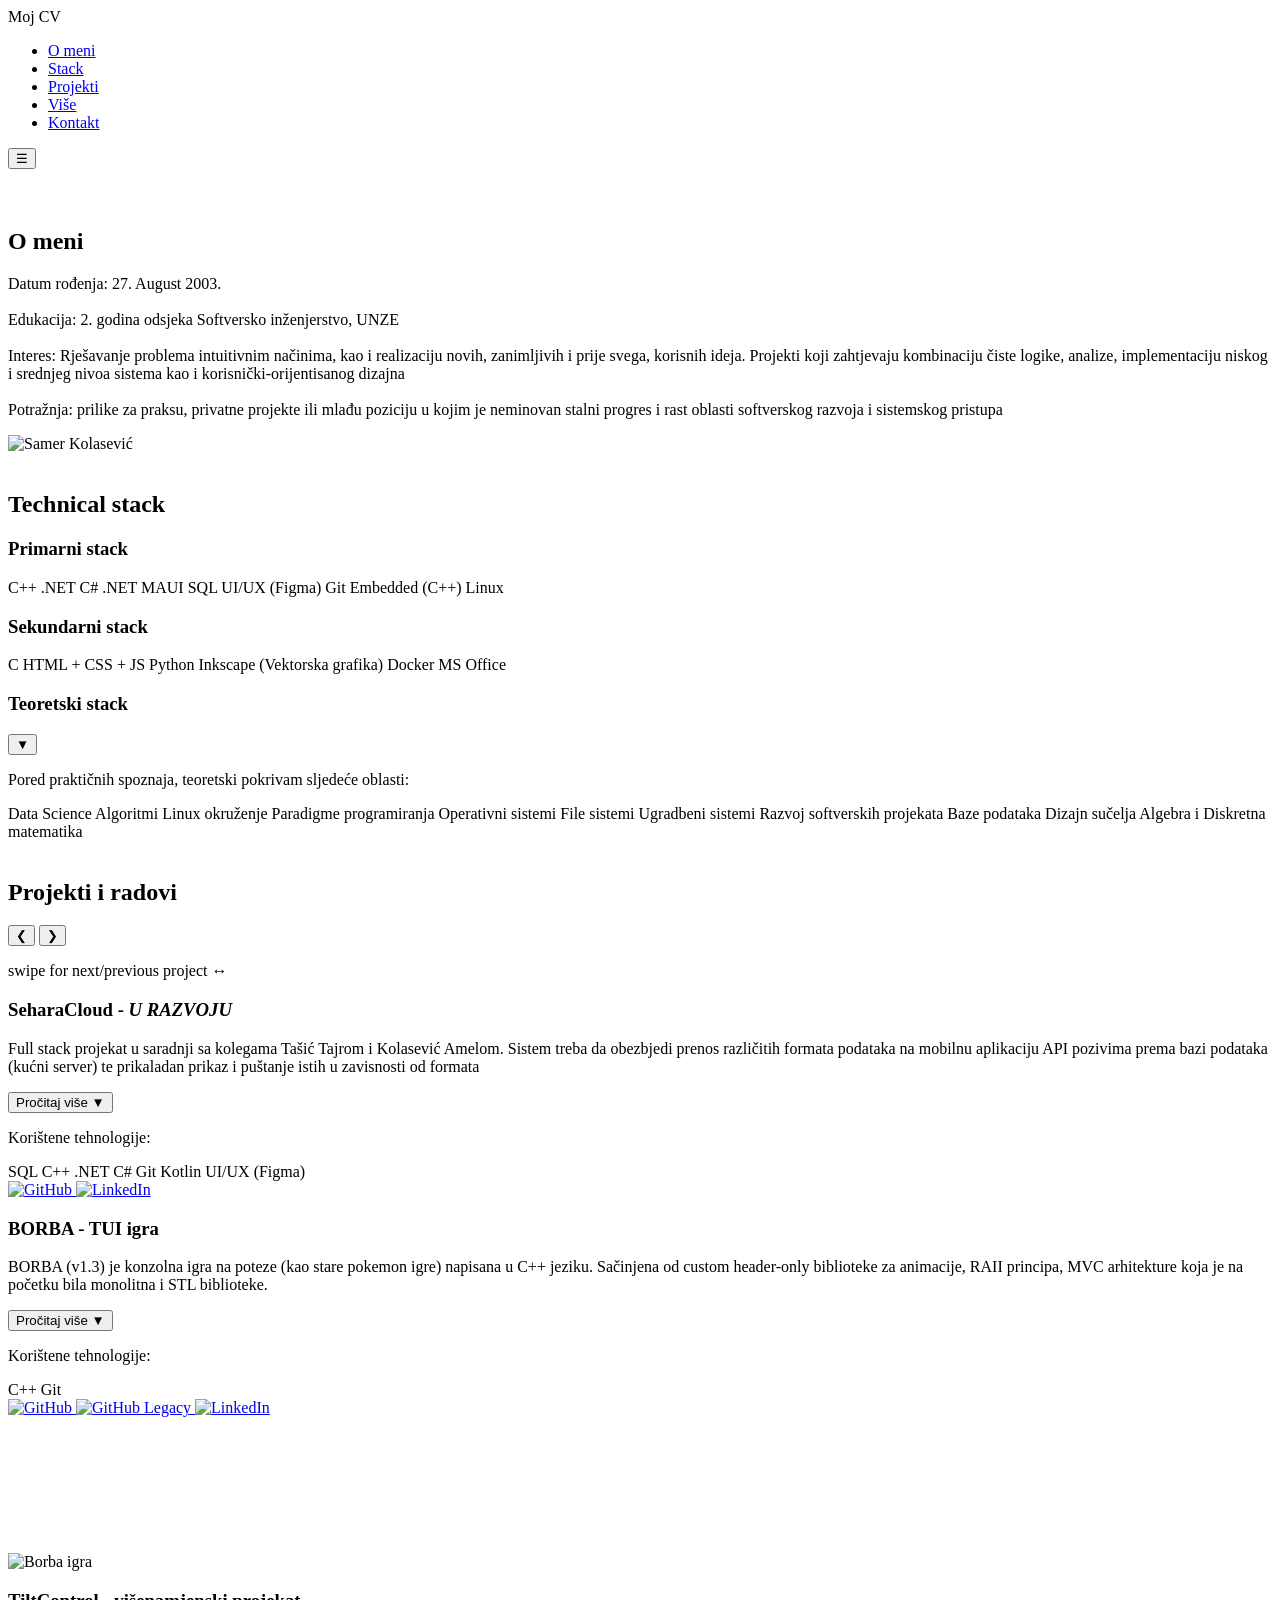
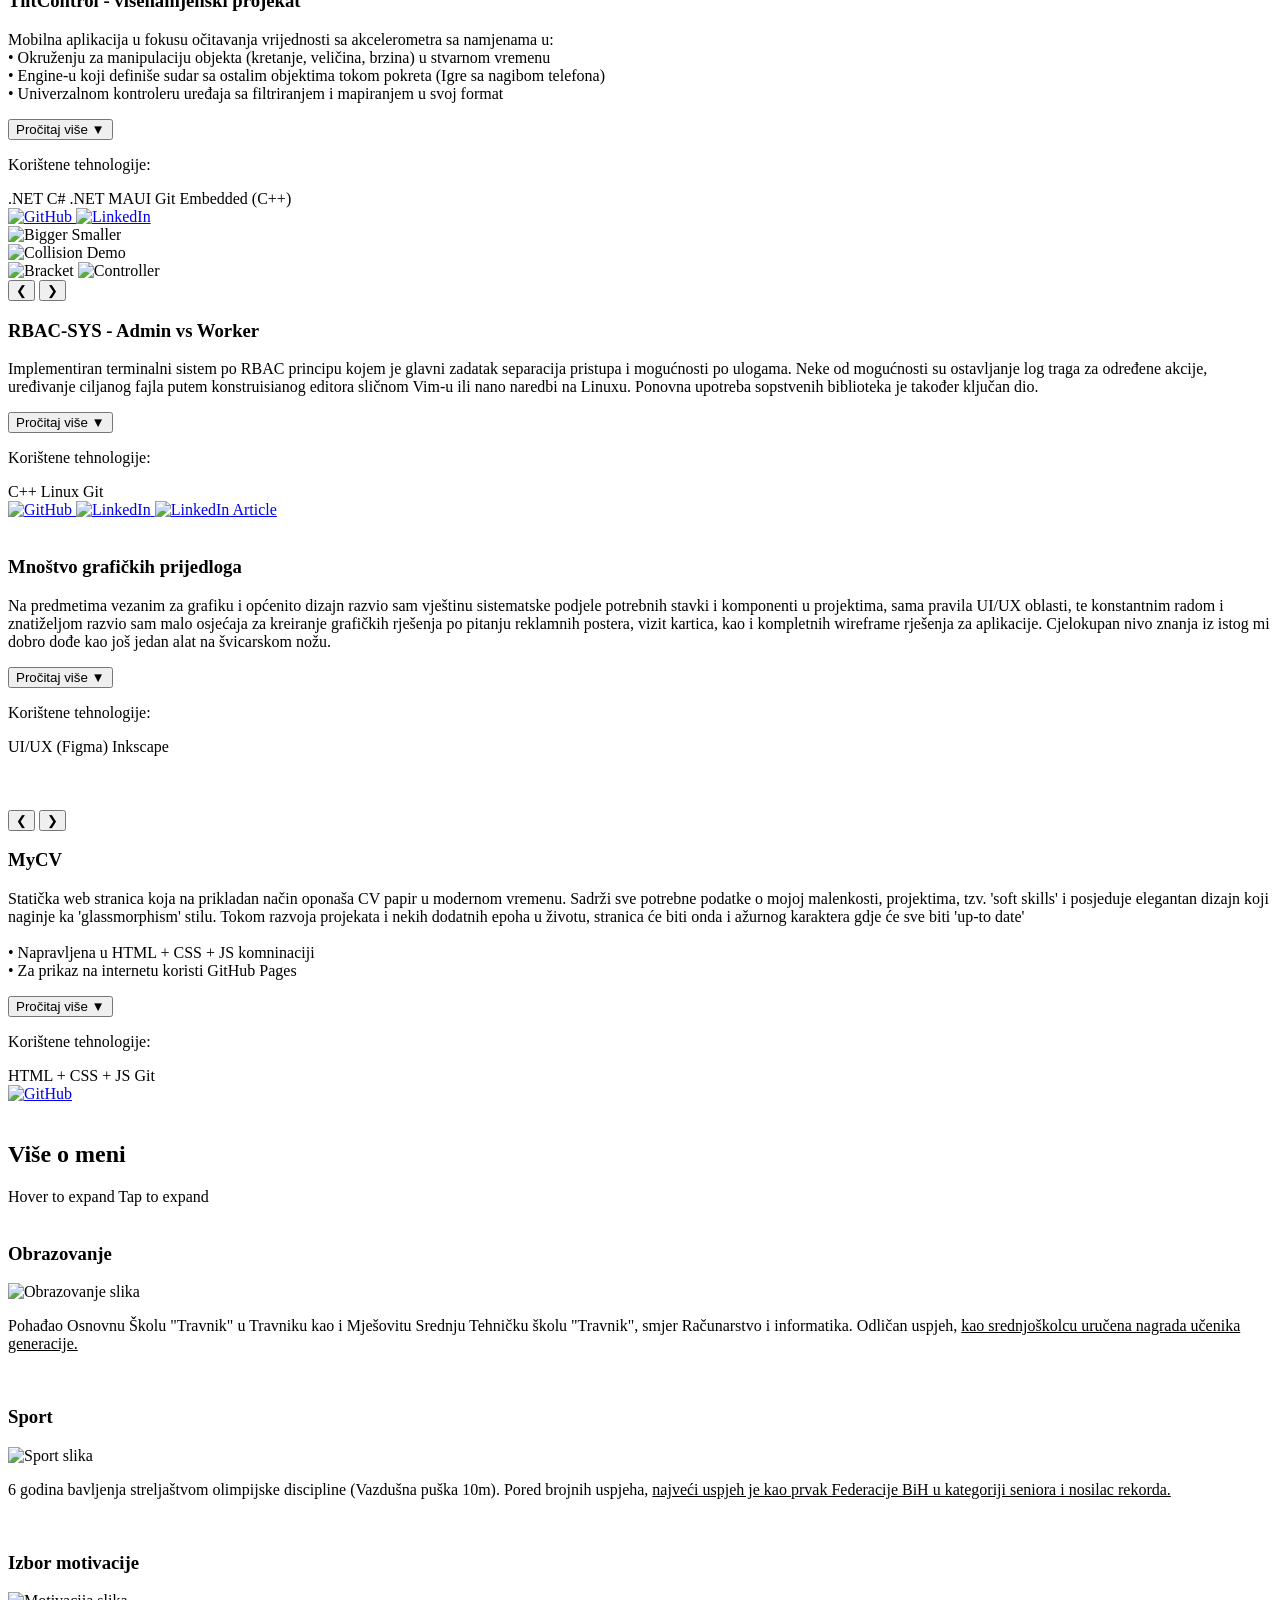
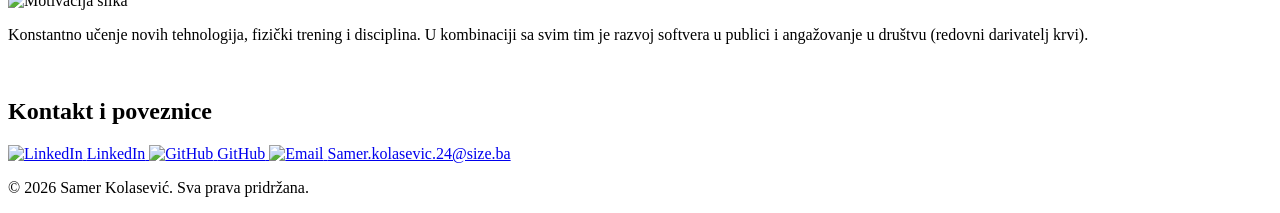
==== commit 525a583b: "fix: bad position of <base> tag..." ====
--- a/index.html
+++ b/index.html
@@ -1,6 +1,7 @@
 <!DOCTYPE html>
 <html lang="bs">
 <head>
+    <base href="/MyCV/"> 
     <meta charset="UTF-8">
     <meta name="viewport" content="width=device-width, initial-scale=1.0">
 
@@ -31,7 +32,7 @@
     <link href="https://fonts.googleapis.com/css2?family=JetBrains+Mono:wght@400;500;600;700&display=swap" rel="stylesheet">
     <link rel="stylesheet" href="style.css">
 
-    <base href="/MyCV/"> 
+    
     <title>Samer Kolasević | CV </title>
 </head>
 <body>
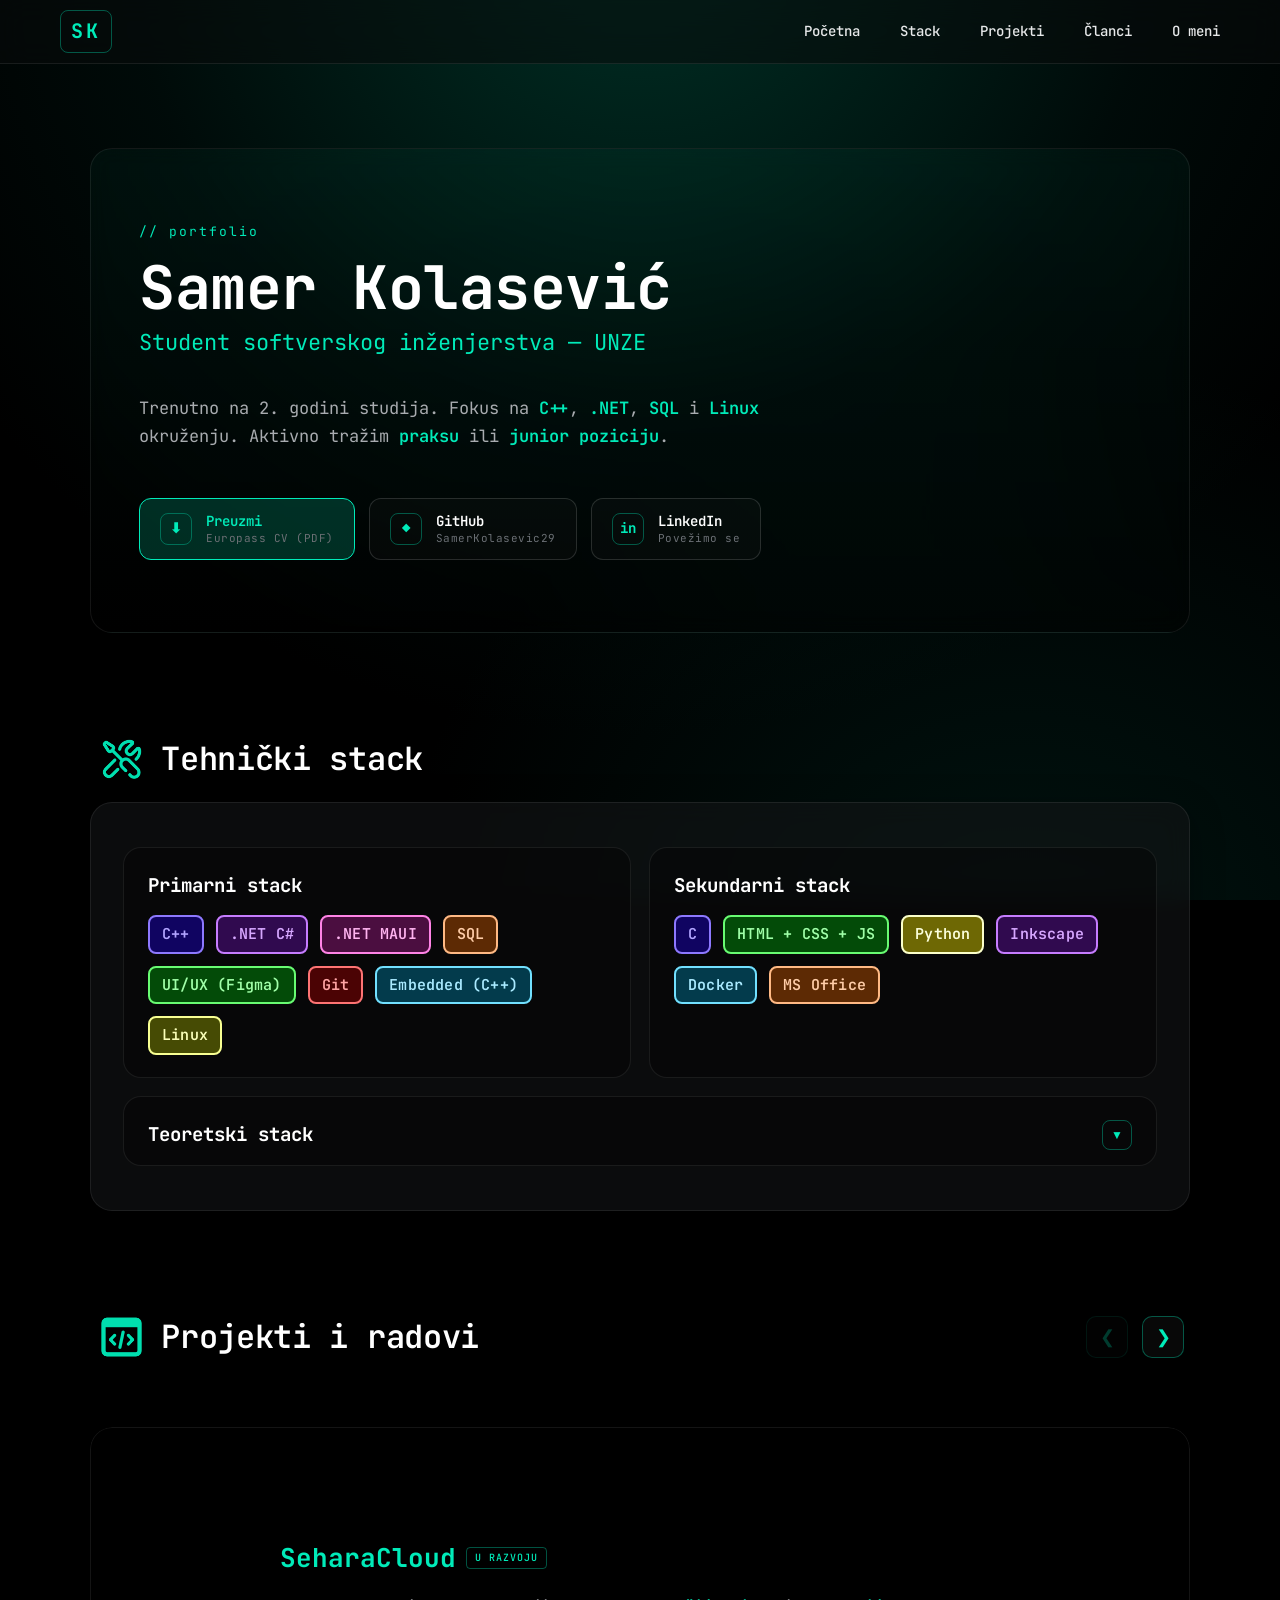
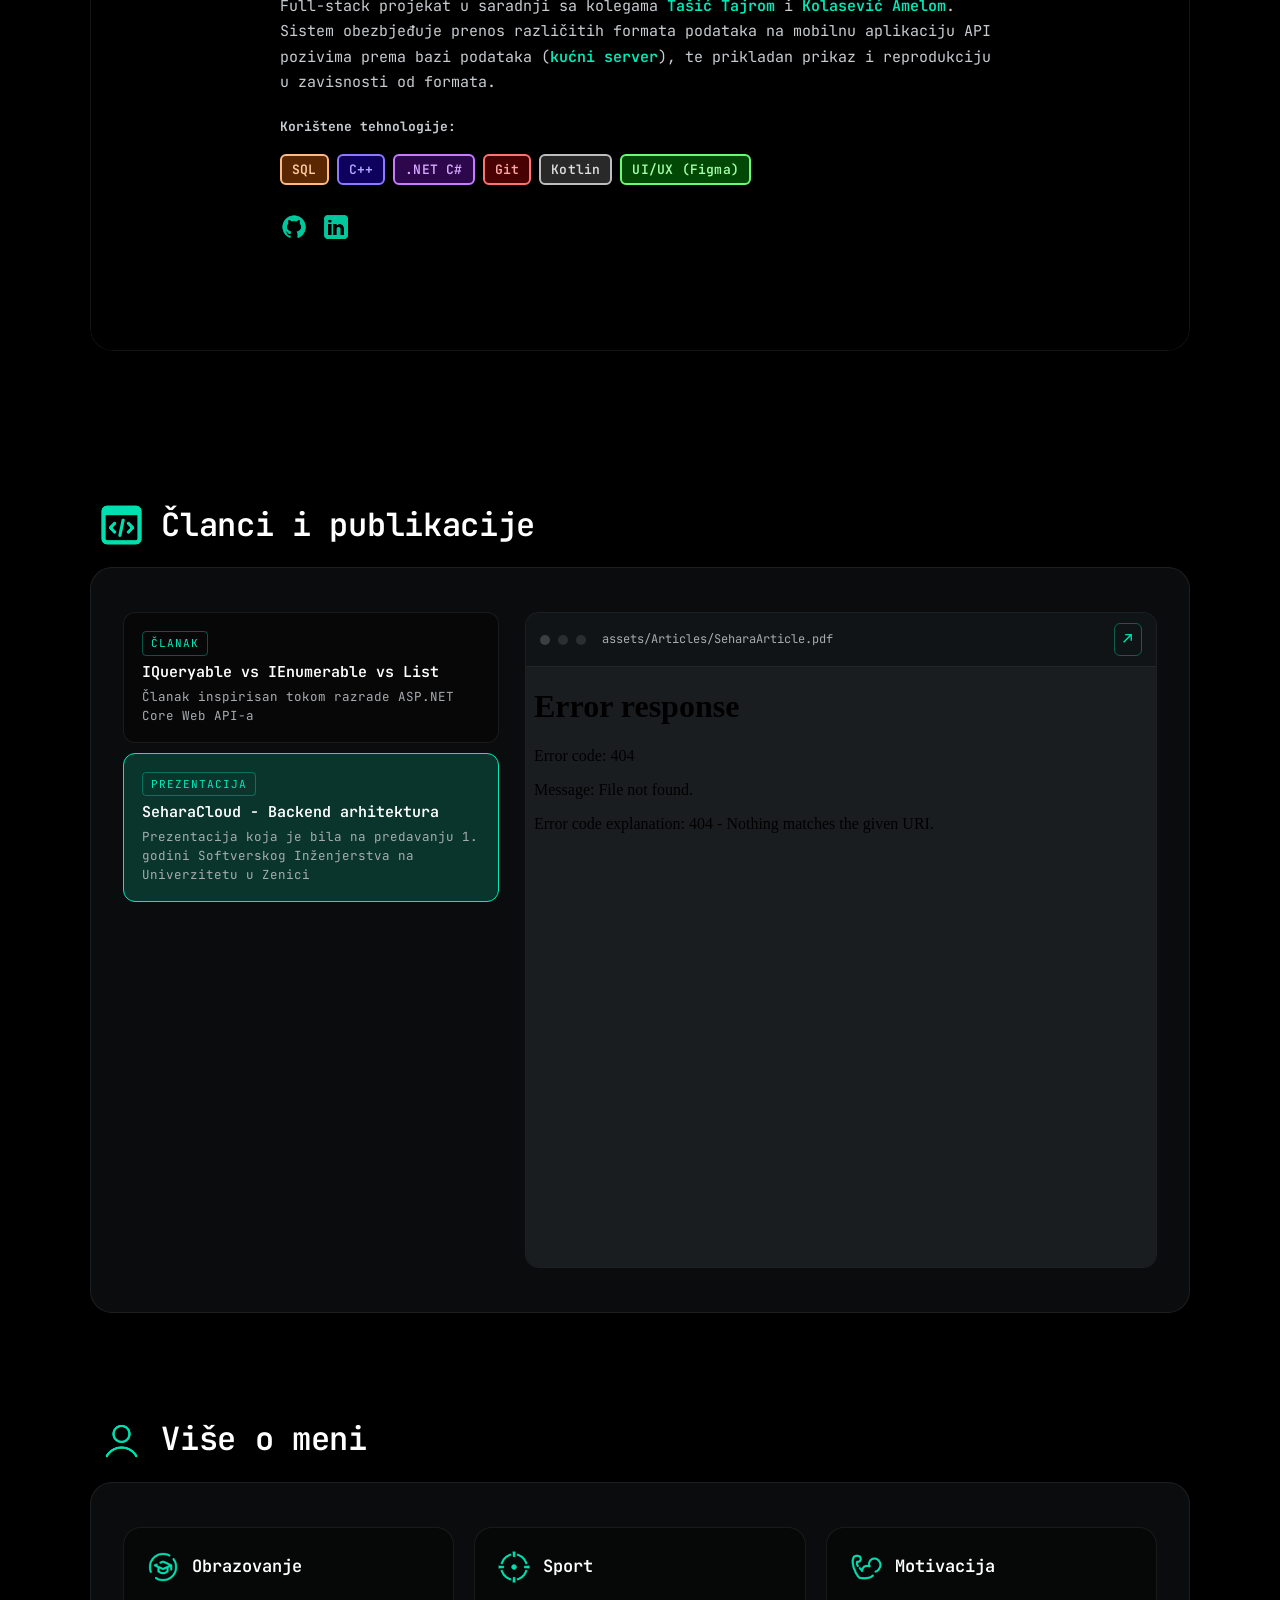
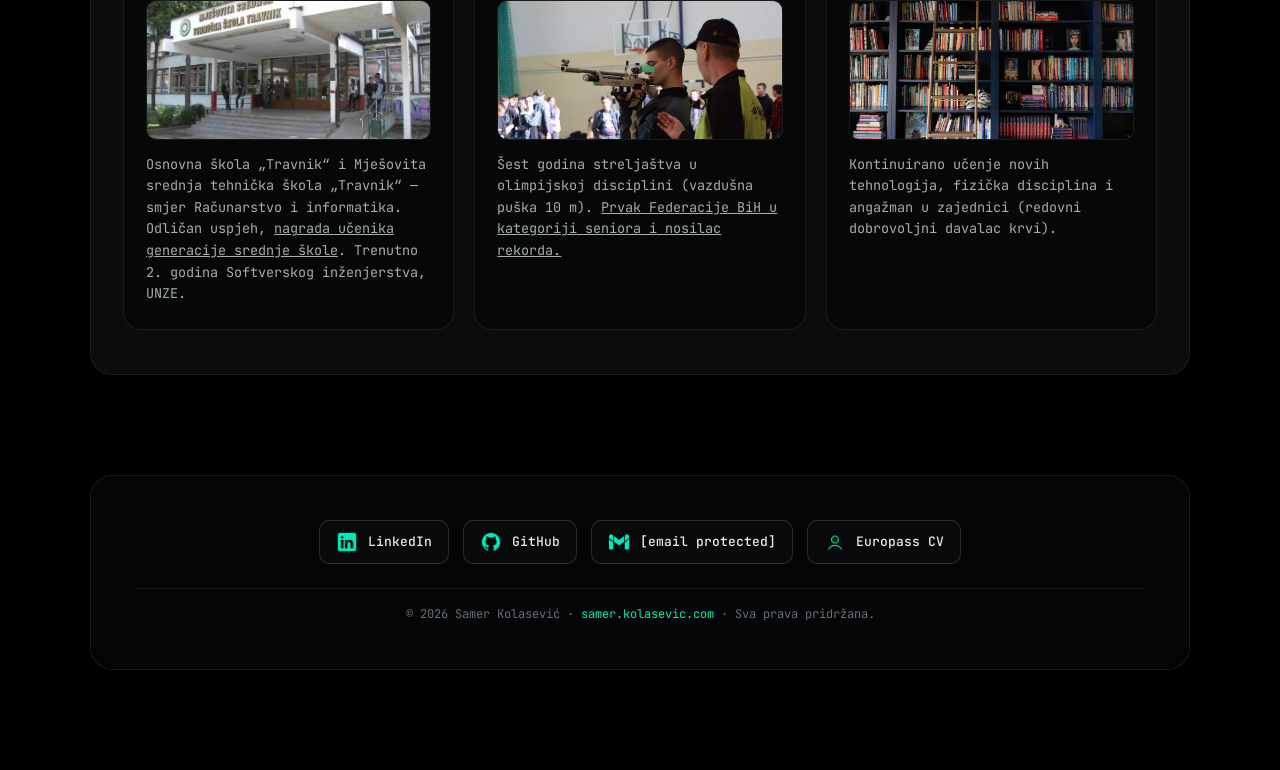
==== commit 2f894820: "chore, feat: refactor page layout - rearrange sections for more intuitive experience (more crucial s" ====
--- a/index.html
+++ b/index.html
@@ -1,28 +1,27 @@
 <!DOCTYPE html>
 <html lang="bs">
 <head>
-    <base href="/MyCV/"> 
     <meta charset="UTF-8">
     <meta name="viewport" content="width=device-width, initial-scale=1.0">
 
-    <meta name="description" content="Samer Kolasević – student softverskog inženjerstva, C++, .NET, Linux, SQL. Pogledajte moje projekte i tehnički stack.">
+    <meta name="description" content="Samer Kolasević – student softverskog inženjerstva (UNZE). Projekti, članci i Europass CV.">
     <meta name="author" content="Samer Kolasević">
-    <meta name="keywords" content="Samer Kolasević, softverski inženjer, C++, .NET, MAUI, Linux, SQL, CV, portfolio, Bosna">
-
-    <link rel="canonical" href="https://samerkolasevic29.github.io/MyCV/">
+    <meta name="keywords" content="Samer Kolasević, softverski inženjer, C++, .NET, MAUI, Linux, SQL, CV, portfolio, Bosna, UNZE">
+
+    <link rel="canonical" href="https://www.samer.kolasevic.com/">
 
     <meta property="og:type" content="website">
     <meta property="og:title" content="Samer Kolasević – Softverski inženjer">
-    <meta property="og:description" content="Student softverskog inženjerstva | CV">
-    <meta property="og:url" content="https://samerkolasevic29.github.io/MyCV/">
-    <meta property="og:image" content="https://samerkolasevic29.github.io/MyCV/assets/MainMaterial/headImage.jpg">
+    <meta property="og:description" content="Student softverskog inženjerstva (UNZE)">
+    <meta property="og:url" content="https://www.samer.kolasevic.com/">
+    <meta property="og:image" content="https://www.samer.kolasevic.com/assets/MainMaterial/headImage.jpg">
     <meta property="og:locale" content="bs_BA">
     <meta property="og:site_name" content="Samer Kolasević – CV">
 
     <meta name="twitter:card" content="summary_large_image">
     <meta name="twitter:title" content="Samer Kolasević – Softverski inženjer">
     <meta name="twitter:description" content="Student softverskog inženjerstva | C++, .NET, Linux, SQL">
-    <meta name="twitter:image" content="https://samerkolasevic29.github.io/MyCV/assets/MainMaterial/headImage.jpg">
+    <meta name="twitter:image" content="https://www.samer.kolasevic.com/assets/MainMaterial/headImage.jpg">
 
     <link rel="icon" type="image/png" href="assets/Icons/favicon.png">
     <link rel="apple-touch-icon" href="assets/Icons/favicon.png">
@@ -32,84 +31,115 @@
     <link href="https://fonts.googleapis.com/css2?family=JetBrains+Mono:wght@400;500;600;700&display=swap" rel="stylesheet">
     <link rel="stylesheet" href="style.css">
 
-    
-    <title>Samer Kolasević | CV </title>
+    <title>Samer Kolasević | Softverski inženjer</title>
 </head>
 <body>
 
+    <!-- ============== NAVIGACIJA ============== -->
     <nav class="navbar">
-        <div class="nav-logo">Moj CV</div>
+        <a href="#pocetna" class="nav-logo">SK</a>
         <ul class="nav-links">
-            <li><a href="#oMeni">O meni</a></li>
+            <li><a href="#pocetna">Početna</a></li>
             <li><a href="#stack">Stack</a></li>
             <li><a href="#projekti">Projekti</a></li>
-            <li><a href="#viseOMeni">Više</a></li>
-            <li><a href="#kontakt">Kontakt</a></li>
+            <li><a href="#clanci">Članci</a></li>
+            <li><a href="#oMeni">O meni</a></li>
         </ul>
-        <button class="nav-toggle" id="navToggle">☰</button>
+        <button class="nav-toggle" id="navToggle" aria-label="Otvori meni">☰</button>
     </nav>
 
-    <header>
-        <h1 id="typewriter-name"></h1>
-        <p id="typewriter-title"></p>
+    <!-- ============== HERO / HEADER ============== -->
+    <header id="pocetna" class="hero">
+        <div class="hero-inner">
+            <p class="hero-eyebrow">// portfolio</p>
+            <h1 class="hero-name">Samer Kolasević</h1>
+            <p class="hero-title">Student softverskog inženjerstva — UNZE</p>
+            <p class="hero-bio">
+                Trenutno na 2. godini studija. Fokus na <span class="green">C++</span>,
+                <span class="green">.NET</span>, <span class="green">SQL</span> i <span class="green">Linux</span> okruženju.
+                Aktivno tražim <span class="green">praksu</span> ili <span class="green">junior poziciju</span>.
+            </p>
+
+            <div class="hero-cta">
+                <a class="cta-btn cta-primary" href="assets/Documents/SamerKolasevicCV.pdf" download>
+                    <span class="cta-icon" aria-hidden="true">⬇</span>
+                    <span class="cta-text">
+                        <span class="cta-label">Preuzmi</span>
+                        <span class="cta-sub">Europass CV (PDF)</span>
+                    </span>
+                </a>
+                <a class="cta-btn" href="https://github.com/SamerKolasevic29" target="_blank" rel="noopener">
+                    <span class="cta-icon" aria-hidden="true">◆</span>
+                    <span class="cta-text">
+                        <span class="cta-label">GitHub</span>
+                        <span class="cta-sub">SamerKolasevic29</span>
+                    </span>
+                </a>
+                <a class="cta-btn" href="https://www.linkedin.com/in/samer-kolasevi%C4%87-119aaa377/" target="_blank" rel="noopener">
+                    <span class="cta-icon" aria-hidden="true">in</span>
+                    <span class="cta-text">
+                        <span class="cta-label">LinkedIn</span>
+                        <span class="cta-sub">Povežimo se</span>
+                    </span>
+                </a>
+            </div>
+        </div>
     </header>
 
-    <div class="headingContainer" id="oMeni">
-        <img src="assets/Icons/Person.png" alt="">
-        <h2>O meni</h2>
-    </div>
-    <section class="oMeni appear">
-        <div class="contentContainer">
-            <p>
-                <span class="green">Datum rođenja: </span>27. August 2003.<br><br>
-                <span class="green">Edukacija: </span> 2. godina odsjeka Softversko inženjerstvo, UNZE<br><br>
-                <span class="green">Interes: </span>Rješavanje problema intuitivnim načinima, kao i realizaciju novih, zanimljivih i prije svega, korisnih ideja. Projekti koji zahtjevaju kombinaciju čiste logike, analize, implementaciju niskog i srednjeg nivoa sistema kao i korisnički-orijentisanog dizajna<br><br>
-                <span class="green">Potražnja: </span>prilike za praksu, privatne projekte ili mlađu poziciju u kojim je neminovan stalni progres i rast oblasti softverskog razvoja i sistemskog pristupa
-            </p>
-            <img src="assets/MainMaterial/Moja1.jpg" alt="Samer Kolasević">
-        </div>
-    </section>
-
+    <!-- ============== STACK ============== -->
     <div class="headingContainer" id="stack">
         <img src="assets/Icons/Tools.png" alt="">
-        <h2>Technical stack</h2>
+        <h2>Tehnički stack</h2>
     </div>
     <section class="stack appear">
         <div class="stack-grid">
-            <div class="StackContainer appear">
-                <h3>Primarni stack</h3>
-                <div class="badges">
-                    <span class="tech-badge cpp">C++</span>
-                    <span class="tech-badge cs">.NET C#</span>
-                    <span class="tech-badge maui">.NET MAUI</span>
-                    <span class="tech-badge sql">SQL</span>
-                    <span class="tech-badge uiux">UI/UX (Figma)</span>
-                    <span class="tech-badge git">Git</span>
-                    <span class="tech-badge ecpp">Embedded (C++)</span>
-                    <span class="tech-badge linux">Linux</span>
-                </div>
-            </div>
-            
-            <div class="StackContainer appear">
-                <h3>Sekundarni stack</h3>
-                <div class="badges">
-                    <span class="tech-badge c">C</span>
-                    <span class="tech-badge web">HTML + CSS + JS</span>
-                    <span class="tech-badge py">Python</span>
-                    <span class="tech-badge svg">Inkscape (Vektorska grafika)</span>
-                    <span class="tech-badge docker">Docker</span>
-                    <span class="tech-badge ms">MS Office</span>
-                </div>
-            </div>
-            
-            <div class="StackContainer appear">
+
+            <!-- Primarni: collapsible SAMO na mobilnom -->
+            <div class="StackContainer collapsible mobile-only-collapse">
+                <div class="stack-header">
+                    <h3>Primarni stack</h3>
+                    <button class="expand-btn" type="button" aria-label="Proširi/skupi">▼</button>
+                </div>
+                <div class="stack-body">
+                    <div class="badges">
+                        <span class="tech-badge cpp">C++</span>
+                        <span class="tech-badge cs">.NET C#</span>
+                        <span class="tech-badge maui">.NET MAUI</span>
+                        <span class="tech-badge sql">SQL</span>
+                        <span class="tech-badge uiux">UI/UX (Figma)</span>
+                        <span class="tech-badge git">Git</span>
+                        <span class="tech-badge ecpp">Embedded (C++)</span>
+                        <span class="tech-badge linux">Linux</span>
+                    </div>
+                </div>
+            </div>
+
+            <!-- Sekundarni: collapsible SAMO na mobilnom -->
+            <div class="StackContainer collapsible mobile-only-collapse">
+                <div class="stack-header">
+                    <h3>Sekundarni stack</h3>
+                    <button class="expand-btn" type="button" aria-label="Proširi/skupi">▼</button>
+                </div>
+                <div class="stack-body">
+                    <div class="badges">
+                        <span class="tech-badge c">C</span>
+                        <span class="tech-badge web">HTML + CSS + JS</span>
+                        <span class="tech-badge py">Python</span>
+                        <span class="tech-badge svg">Inkscape</span>
+                        <span class="tech-badge docker">Docker</span>
+                        <span class="tech-badge ms">MS Office</span>
+                    </div>
+                </div>
+            </div>
+
+            <!-- Teoretski: collapsible UVIJEK (desktop + mobile) -->
+            <div class="StackContainer collapsible always-collapse">
                 <div class="stack-header">
                     <h3>Teoretski stack</h3>
-                    <button class="expand-btn" id="theoryToggleBtn">▼</button>
-                </div>
-                
-                <div class="theory-content" id="theoryContent">
-                    <p>Pored praktičnih spoznaja, teoretski pokrivam sljedeće oblasti:</p>
+                    <button class="expand-btn" type="button" aria-label="Proširi/skupi">▼</button>
+                </div>
+                <div class="stack-body">
+                    <p class="stack-sub">Oblasti koje pokrivam akademski/teoretski:</p>
                     <div class="badges">
                         <span class="tech-badge theory">Data Science</span>
                         <span class="tech-badge theory">Algoritmi</span>
@@ -128,27 +158,35 @@
         </div>
     </section>
 
-    <section class="projekti" id="projekti">
-        <div class="headingContainer">
-            <img src="assets/Icons/Code.png" alt="">
-            <h2>Projekti i radovi</h2>
-            <div class="slider-controls">
-                <button class="slider-btn prev-btn" id="prevBtn">&#10094;</button>
-                <button class="slider-btn next-btn" id="nextBtn">&#10095;</button>
-            </div>
-        </div>
-        
-        <p class="swipe-hint">swipe for next/previous project ↔</p>
-        
+    <!-- ============== PROJEKTI (SLIDER) ============== -->
+    <div class="headingContainer" id="projekti">
+        <img src="assets/Icons/Code.png" alt="">
+        <h2>Projekti i radovi</h2>
+        <div class="slider-controls">
+            <button class="slider-btn prev-btn" id="prevBtn" aria-label="Prethodni projekat">&#10094;</button>
+            <button class="slider-btn next-btn" id="nextBtn" aria-label="Sljedeći projekat">&#10095;</button>
+        </div>
+    </div>
+
+    <p class="swipe-hint">swipe za sljedeći / prethodni projekat ↔</p>
+
+    <section class="projekti">
         <div class="slider-wrapper">
             <div class="slider-track-container">
                 <div class="slider-track" id="sliderTrack">
 
-                    <div class="ProjectContainer appear">
+                    <!-- 1. SeharaCloud (samo tekst) -->
+                    <article class="ProjectContainer no-image appear">
                         <div class="TextContainer">
-                            <h3>SeharaCloud - <i>U RAZVOJU</i></h3>
-                            <p class="project-description">Full stack projekat u saradnji sa kolegama <span class="green">Tašić Tajrom</span> i <span class="green">Kolasević Amelom</span>. Sistem treba da obezbjedi prenos različitih formata podataka na mobilnu aplikaciju API pozivima prema bazi podataka <span class="green">(kućni server)</span> te prikaladan prikaz i puštanje istih u zavisnosti od formata</p>
-                            <button class="read-more-btn">Pročitaj više ▼</button>
+                            <h3>SeharaCloud <span class="tag-status">U RAZVOJU</span></h3>
+                            <p class="project-description">
+                                Full-stack projekat u saradnji sa kolegama <span class="green">Tašić Tajrom</span> i
+                                <span class="green">Kolasević Amelom</span>. Sistem obezbjeđuje prenos različitih
+                                formata podataka na mobilnu aplikaciju API pozivima prema bazi podataka
+                                (<span class="green">kućni server</span>), te prikladan prikaz i reprodukciju u
+                                zavisnosti od formata.
+                            </p>
+                            <button class="read-more-btn" type="button">Pročitaj više ▼</button>
                             <p class="tech-naslov">Korištene tehnologije:</p>
                             <div class="badges">
                                 <span class="tech-badge sql">SQL</span>
@@ -156,57 +194,65 @@
                                 <span class="tech-badge cs">.NET C#</span>
                                 <span class="tech-badge git">Git</span>
                                 <span class="tech-badge theory">Kotlin</span>
-                                <span class="tech-badge theory">UI/UX (Figma)</span>
+                                <span class="tech-badge uiux">UI/UX (Figma)</span>
                             </div>
                             <div class="pro-links">
-                                <a href="https://github.com/SamerKolasevic29/SeharaCloud" target="_blank" title="Github Repozitorij">
+                                <a href="https://github.com/SamerKolasevic29/SeharaCloud" target="_blank" rel="noopener" title="GitHub repozitorij">
                                     <img src="assets/Icons/githab.png" alt="GitHub">
                                 </a>
-                                <a href="https://www.linkedin.com/posts/samer-kolasevi%C4%87-119aaa377_linux-win-linus-ugcPost-7446210307720617984-X50k?utm_source=share&utm_medium=member_desktop&rcm=ACoAAF0-liUBKt19L-giEMNRvYN92p0xg4TTG8A" target="_blank" title="LinkedIn objava">
+                                <a href="https://www.linkedin.com/posts/samer-kolasevi%C4%87-119aaa377_linux-win-linus-ugcPost-7446210307720617984-X50k" target="_blank" rel="noopener" title="LinkedIn objava">
                                     <img src="assets/Icons/linkedin.png" alt="LinkedIn">
                                 </a>
                             </div>
                         </div>
-                    </div>
-                    
-                    <div class="ProjectContainer appear">
+                    </article>
+
+                    <!-- 2. BORBA (horizontalne / pejzaž slike — grid-vertical, jedan ispod drugog) -->
+                    <article class="ProjectContainer appear">
                         <div class="TextContainer">
-                            <h3>BORBA - TUI igra</h3>
-                            <p class="project-description">BORBA (v1.3) je konzolna igra na poteze (kao stare pokemon igre) napisana u C++ jeziku. Sačinjena od custom header-only biblioteke za animacije, RAII principa, MVC arhitekture koja je na početku bila monolitna i STL biblioteke.</p>
-                            <button class="read-more-btn">Pročitaj više ▼</button>
+                            <h3>BORBA — TUI igra</h3>
+                            <p class="project-description">
+                                BORBA (v1.3) je konzolna igra na poteze (kao stare Pokémon igre) napisana u
+                                <span class="green">C++</span>. Sastoji se od custom <span class="green">header-only</span>
+                                biblioteke za animacije, <span class="green">RAII</span> principa,
+                                <span class="green">MVC</span> arhitekture (početno monolitne) i STL biblioteke.
+                            </p>
+                            <button class="read-more-btn" type="button">Pročitaj više ▼</button>
                             <p class="tech-naslov">Korištene tehnologije:</p>
                             <div class="badges">
                                 <span class="tech-badge cpp">C++</span>
                                 <span class="tech-badge git">Git</span>
                             </div>
                             <div class="pro-links">
-                                <a href="https://github.com/SamerKolasevic29/BORBA-v1.3" target="_blank" title="Github Repozitorij">
+                                <a href="https://github.com/SamerKolasevic29/BORBA-v1.3" target="_blank" rel="noopener" title="GitHub repozitorij">
                                     <img src="assets/Icons/githab.png" alt="GitHub">
                                 </a>
-                                <a href="https://github.com/SamerKolasevic29/BORBA-V1.0" target="_blank" title="Github legacy Repozitorij">
+                                <a href="https://github.com/SamerKolasevic29/BORBA-V1.0" target="_blank" rel="noopener" title="GitHub Legacy">
                                     <img src="assets/Icons/githab.png" alt="GitHub Legacy">
                                 </a>
-                                <a href="https://www.linkedin.com/posts/samer-kolasevi%C4%87-119aaa377_cpp-cplusplus-gamedev-ugcPost-7431345320569192449-kwdS" target="_blank" title="LinkedIn objava">
+                                <a href="https://www.linkedin.com/posts/samer-kolasevi%C4%87-119aaa377_cpp-cplusplus-gamedev-ugcPost-7431345320569192449-kwdS" target="_blank" rel="noopener" title="LinkedIn objava">
                                     <img src="assets/Icons/linkedin.png" alt="LinkedIn">
                                 </a>
                             </div>
                         </div>
                         <div class="ImageContainer grid-vertical">
-                            <img src="assets/MainMaterial/Borba.webp" alt="Borba igra">
+                            <img src="assets/MainMaterial/Borba.webp" alt="Borba — screenshot">
                             <video src="assets/MainMaterial/Borba2.mp4" autoplay loop muted playsinline></video>
                         </div>
-                    </div>
-
-                    <div class="ProjectContainer appear">
+                    </article>
+
+                    <!-- 3. TiltControl (vertikalne / portret slike — mini slider) -->
+                    <article class="ProjectContainer appear">
                         <div class="TextContainer">
-                            <h3>TiltControl - višenamjenski projekat</h3>
+                            <h3>TiltControl — višenamjenski projekat</h3>
                             <p class="project-description">
-                                Mobilna aplikacija u fokusu očitavanja vrijednosti sa akcelerometra sa namjenama u:<br>
+                                Mobilna aplikacija u fokusu očitavanja vrijednosti sa <span class="green">akcelerometra</span>,
+                                sa namjenama u:<br>
                                 <span class="bullet">•</span> Okruženju za manipulaciju objekta (kretanje, veličina, brzina) u stvarnom vremenu<br>
-                                <span class="bullet">•</span> Engine-u koji definiše sudar sa ostalim objektima tokom pokreta (Igre sa nagibom telefona)<br>
+                                <span class="bullet">•</span> Engine-u koji definiše sudar sa ostalim objektima tokom pokreta (igre sa nagibom telefona)<br>
                                 <span class="bullet">•</span> Univerzalnom kontroleru uređaja sa filtriranjem i mapiranjem u svoj format<br>
                             </p>
-                            <button class="read-more-btn">Pročitaj više ▼</button>
+                            <button class="read-more-btn" type="button">Pročitaj više ▼</button>
                             <p class="tech-naslov">Korištene tehnologije:</p>
                             <div class="badges">
                                 <span class="tech-badge cs">.NET C#</span>
@@ -215,15 +261,15 @@
                                 <span class="tech-badge ecpp">Embedded (C++)</span>
                             </div>
                             <div class="pro-links">
-                                <a href="https://github.com/SamerKolasevic29/TiltControl" target="_blank" title="Github Repozitorij">
+                                <a href="https://github.com/SamerKolasevic29/TiltControl" target="_blank" rel="noopener" title="GitHub repozitorij">
                                     <img src="assets/Icons/githab.png" alt="GitHub">
                                 </a>
-                                <a href="https://www.linkedin.com/feed/update/urn:li:activity:7415775892251316224/" target="_blank" title="LinkedIn objava">
+                                <a href="https://www.linkedin.com/feed/update/urn:li:activity:7415775892251316224/" target="_blank" rel="noopener" title="LinkedIn objava">
                                     <img src="assets/Icons/linkedin.png" alt="LinkedIn">
                                 </a>
                             </div>
                         </div>
-                        <div class="ImageContainer mini-slider-container">
+                        <div class="ImageContainer mini-slider-container portrait">
                             <div class="m-slide active">
                                 <img src="assets/MainMaterial/BiggerSmaller.gif" alt="Bigger Smaller">
                             </div>
@@ -235,17 +281,25 @@
                                 <img src="assets/MainMaterial/Controller.gif" alt="Controller">
                             </div>
                             <div class="m-slider-controls">
-                                <button class="m-btn m-prev">&#10094;</button>
-                                <button class="m-btn m-next">&#10095;</button>
-                            </div>
-                        </div>
-                    </div>
-
-                    <div class="ProjectContainer appear">
+                                <button class="m-btn m-prev" aria-label="Prethodna slika">&#10094;</button>
+                                <span class="m-dots" aria-hidden="true"></span>
+                                <button class="m-btn m-next" aria-label="Sljedeća slika">&#10095;</button>
+                            </div>
+                        </div>
+                    </article>
+
+                    <!-- 4. RBAC (horizontalne — grid-vertical) -->
+                    <article class="ProjectContainer appear">
                         <div class="TextContainer">
-                            <h3>RBAC-SYS - Admin vs Worker</h3>
-                            <p class="project-description">Implementiran terminalni sistem po RBAC principu kojem je glavni zadatak separacija pristupa i mogućnosti po ulogama. Neke od mogućnosti su ostavljanje log traga za određene akcije, uređivanje ciljanog fajla putem konstruisianog editora sličnom Vim-u ili nano naredbi na Linuxu. Ponovna upotreba sopstvenih biblioteka je također ključan dio.</p>
-                            <button class="read-more-btn">Pročitaj više ▼</button>
+                            <h3>RBAC-SYS — Admin vs Worker</h3>
+                            <p class="project-description">
+                                Implementiran terminalni sistem po <span class="green">RBAC</span> principu kojem je
+                                glavni zadatak separacija pristupa i mogućnosti po ulogama. Neke od mogućnosti su
+                                ostavljanje log traga za određene akcije, uređivanje ciljanog fajla putem konstruisanog
+                                editora sličnom <span class="green">Vim</span>-u ili <span class="green">nano</span> naredbi
+                                na Linuxu. Ponovna upotreba sopstvenih biblioteka je također ključan dio.
+                            </p>
+                            <button class="read-more-btn" type="button">Pročitaj više ▼</button>
                             <p class="tech-naslov">Korištene tehnologije:</p>
                             <div class="badges">
                                 <span class="tech-badge cpp">C++</span>
@@ -253,145 +307,209 @@
                                 <span class="tech-badge git">Git</span>
                             </div>
                             <div class="pro-links">
-                                <a href="https://github.com/SamerKolasevic29/RBACimplementation" target="_blank" title="Github Repozitorij">
+                                <a href="https://github.com/SamerKolasevic29/RBACimplementation" target="_blank" rel="noopener" title="GitHub repozitorij">
                                     <img src="assets/Icons/githab.png" alt="GitHub">
                                 </a>
-                                <a href="https://www.linkedin.com/posts/samer-kolasevi%C4%87-119aaa377_cpp-cplusplus-cybersecurity-ugcPost-7444677986198609920-lxef" target="_blank" title="LinkedIn objava">
+                                <a href="https://www.linkedin.com/posts/samer-kolasevi%C4%87-119aaa377_cpp-cplusplus-cybersecurity-ugcPost-7444677986198609920-lxef" target="_blank" rel="noopener" title="LinkedIn objava">
                                     <img src="assets/Icons/linkedin.png" alt="LinkedIn">
                                 </a>
-                                <a href="https://www.linkedin.com/posts/samer-kolasevi%C4%87-119aaa377_during-the-reuse-of-my-custom-animationh-ugcPost-7443298048321032194-ngeW" target="_blank" title="LinkedIn article">
+                                <a href="https://www.linkedin.com/posts/samer-kolasevi%C4%87-119aaa377_during-the-reuse-of-my-custom-animationh-ugcPost-7443298048321032194-ngeW" target="_blank" rel="noopener" title="LinkedIn article">
                                     <img src="assets/Icons/linkedin.png" alt="LinkedIn Article">
                                 </a>
                             </div>
                         </div>
                         <div class="ImageContainer grid-vertical">
-                            <img src="assets/MainMaterial/RBAC.webp" alt="">
-                            <img src="assets/MainMaterial/RBAC2.webp" alt="">
-                        </div>
-                    </div>
-
-                    <div class="ProjectContainer appear">
+                            <img src="assets/MainMaterial/RBAC.webp" alt="RBAC 1">
+                            <img src="assets/MainMaterial/RBAC2.webp" alt="RBAC 2">
+                        </div>
+                    </article>
+
+                    <!-- 5. Grafički prijedlozi (vertikalne — mini slider portrait) -->
+                    <article class="ProjectContainer appear">
                         <div class="TextContainer">
                             <h3>Mnoštvo grafičkih prijedloga</h3>
-                            <p class="project-description"> Na predmetima vezanim za grafiku i općenito dizajn razvio sam vještinu sistematske podjele potrebnih stavki i komponenti u projektima, sama pravila UI/UX oblasti, te konstantnim radom i znatiželjom razvio sam malo osjećaja za kreiranje grafičkih rješenja po pitanju reklamnih postera, vizit kartica, kao i kompletnih wireframe rješenja za aplikacije. Cjelokupan nivo znanja iz istog mi dobro dođe kao još jedan alat na švicarskom nožu.</p>
-                            <button class="read-more-btn">Pročitaj više ▼</button>
+                            <p class="project-description">
+                                Na predmetima vezanim za grafiku i općenito dizajn razvio sam vještinu sistematske
+                                podjele potrebnih stavki i komponenti u projektima, sama pravila
+                                <span class="green">UI/UX</span> oblasti, te konstantnim radom i znatiželjom razvio sam
+                                osjećaj za grafička rješenja po pitanju reklamnih postera, vizit kartica, kao i kompletnih
+                                <span class="green">wireframe</span> rješenja za aplikacije. Cjelokupan nivo znanja iz
+                                istog mi dobro dođe kao još jedan alat na švicarskom nožu.
+                            </p>
+                            <button class="read-more-btn" type="button">Pročitaj više ▼</button>
                             <p class="tech-naslov">Korištene tehnologije:</p>
                             <div class="badges">
                                 <span class="tech-badge uiux">UI/UX (Figma)</span>
                                 <span class="tech-badge svg">Inkscape</span>
                             </div>
                         </div>
-                        <div class="ImageContainer mini-slider-container">
+                        <div class="ImageContainer mini-slider-container portrait">
                             <div class="m-slide active">
-                                <img src="assets/MainMaterial/IziPizi1.png" alt="">
+                                <img src="assets/MainMaterial/IziPizi1.png" alt="IziPizi 1">
                             </div>
                             <div class="m-slide">
-                                <img src="assets/MainMaterial/IziPizi2.png" alt="">
+                                <img src="assets/MainMaterial/IziPizi2.png" alt="IziPizi 2">
                             </div>
                             <div class="m-slide double">
-                                <img src="assets/MainMaterial/Brosura.png" alt="">
-                                <img src="assets/MainMaterial/Vizitka.png" alt="">
+                                <img src="assets/MainMaterial/Brosura.png" alt="Brošura">
+                                <img src="assets/MainMaterial/Vizitka.png" alt="Vizit karta">
                             </div>
                             <div class="m-slider-controls">
-                                <button class="m-btn m-prev">&#10094;</button>
-                                <button class="m-btn m-next">&#10095;</button>
-                            </div>
-                        </div>
-                    </div>
-                    
-                    <div class="ProjectContainer appear">
+                                <button class="m-btn m-prev" aria-label="Prethodna slika">&#10094;</button>
+                                <span class="m-dots" aria-hidden="true"></span>
+                                <button class="m-btn m-next" aria-label="Sljedeća slika">&#10095;</button>
+                            </div>
+                        </div>
+                    </article>
+
+                    <!-- 6. MyCV -->
+                    <article class="ProjectContainer no-image appear">
                         <div class="TextContainer">
                             <h3>MyCV</h3>
-                            <p class="project-description">Statička web stranica koja na prikladan način oponaša CV papir u modernom vremenu. Sadrži sve potrebne podatke o mojoj malenkosti, projektima, tzv. 'soft skills' i posjeduje elegantan dizajn koji naginje ka 'glassmorphism' stilu. Tokom razvoja projekata i nekih dodatnih epoha u životu, stranica će biti onda i ažurnog karaktera gdje će sve biti 'up-to date'<br><br>
-                            <span class="bullet">•</span> Napravljena u HTML + CSS + JS komninaciji<br>
-                            <span class="bullet">•</span> Za prikaz na internetu koristi GitHub Pages<br>
+                            <p class="project-description">
+                                Statička web stranica koja na prikladan način oponaša CV papir u modernom vremenu.
+                                Sadrži sve potrebne podatke, projekte i tzv. <span class="green">soft skills</span>,
+                                uz elegantan dizajn koji naginje <span class="green">glassmorphism</span> stilu.
+                                Stranica je živa i bit će redovno ažurirana.<br><br>
+                                <span class="bullet">•</span> HTML + CSS + JS<br>
+                                <span class="bullet">•</span> Hostano na GitHub Pages, custom domena <span class="green">samer.kolasevic.com</span><br>
                             </p>
-                            <button class="read-more-btn">Pročitaj više ▼</button>
+                            <button class="read-more-btn" type="button">Pročitaj više ▼</button>
                             <p class="tech-naslov">Korištene tehnologije:</p>
                             <div class="badges">
                                 <span class="tech-badge web">HTML + CSS + JS</span>
                                 <span class="tech-badge git">Git</span>
                             </div>
                             <div class="pro-links">
-                                <a href="https://github.com/SamerKolasevic29/MyCV" target="_blank" title="Github Repozitorij">
+                                <a href="https://github.com/SamerKolasevic29/MyCV" target="_blank" rel="noopener" title="GitHub repozitorij">
                                     <img src="assets/Icons/githab.png" alt="GitHub">
                                 </a>
                             </div>
                         </div>
+                    </article>
+
+                </div>
+            </div>
+        </div>
+    </section>
+
+    <!-- ============== ČLANCI / PUBLIKACIJE ============== -->
+    <div class="headingContainer" id="clanci">
+        <img src="assets/Icons/Code.png" alt="">
+        <h2>Članci i publikacije</h2>
+    </div>
+    <section class="clanci appear">
+        <div class="articles-split">
+
+            <!-- Lijevo: lista članaka (placeholder — Samer mijenja ručno) -->
+            <aside class="article-list" aria-label="Lista članaka">
+                
+
+                <a href="#" class="article-link"
+                   data-pdf="assets/Articles/DotnetArticle.pdf">
+                    <div class="article-meta">
+                        <span class="article-tag">Članak</span>
                     </div>
-                    
-                </div>
+                    <h3 class="article-title">IQueryable vs IEnumerable vs List</h3>
+                    <p class="article-desc">Članak inspirisan tokom razrade ASP.NET Core Web API-a</p>
+                </a>
+
+                <a href="#" class="article-link active-article"
+                   data-pdf="assets/Articles/SeharaArticle.pdf">
+                    <div class="article-meta">
+                        <span class="article-tag">Prezentacija</span>
+                    </div>
+                    <h3 class="article-title">SeharaCloud - Backend arhitektura</h3>
+                    <p class="article-desc">Prezentacija koja je bila na predavanju 1. godini Softverskog Inženjerstva na Univerzitetu u Zenici</p>
+                </a>
+            </aside>
+
+            <!-- Desno: PDF preglednik -->
+            <div class="article-viewer">
+                <div class="viewer-toolbar">
+                    <span class="viewer-dot"></span>
+                    <span class="viewer-dot"></span>
+                    <span class="viewer-dot"></span>
+                    <span class="viewer-path" id="viewerPath">assets/Articles/SeharaArticle.pdf</span>
+                    <a class="viewer-open-ext" id="viewerOpenExt"
+                       href="assets/Articles/SeharaArticle.pdf" target="_blank" rel="noopener"
+                       title="Otvori u novom tabu">↗</a>
+                </div>
+                <iframe id="pdfViewer"
+                        src="assets/Articles/SeharaArticle.pdf"
+                        title="PDF preglednik članka"
+                        loading="lazy"></iframe>
+                <p class="viewer-mobile-hint">
+                    Tap na članak otvara PDF u novom tabu (optimizirano za mobilne uređaje).
+                </p>
             </div>
         </div>
     </section>
 
-    <div class="headingContainer" id="viseOMeni">
-        <img src="assets/Icons/More.png" alt="">
-        <div class="title-wrap">
-            <h2>Više o meni</h2>
-            <span class="hint-text desktop-hint">Hover to expand</span>
-            <span class="hint-text mobile-hint">Tap to expand</span>
-        </div>
+    <!-- ============== VIŠE O MENI ============== -->
+    <div class="headingContainer" id="oMeni">
+        <img src="assets/Icons/Person.png" alt="">
+        <h2>Više o meni</h2>
     </div>
-    <section class="viseOMeni appear" style="overflow: visible;">  
+    <section class="viseOMeni appear">
         <div class="cards-container">
+
             <div class="vise-card">
-                <div class="card-front">
+                <div class="vise-head">
                     <img class="ico" src="assets/Icons/Education.png" alt="">
                     <h3>Obrazovanje</h3>
                 </div>
-                <div class="card-popup">
-                    <img src="assets/MainMaterial/msts.jpeg" alt="Obrazovanje slika" class="popup-img">
-                    <p>Pohađao Osnovnu Školu "Travnik" u Travniku kao i Mješovitu Srednju Tehničku školu "Travnik", smjer Računarstvo i informatika. Odličan uspjeh, <u>kao srednjoškolcu uručena nagrada učenika generacije.</u></p>
-                </div>
+                <img src="assets/MainMaterial/msts.jpeg" alt="" class="card-img">
+                <p>Osnovna škola „Travnik“ i Mješovita srednja tehnička škola „Travnik“ — smjer Računarstvo i informatika.
+                Odličan uspjeh, <u>nagrada učenika generacije srednje škole</u>. Trenutno 2. godina Softverskog inženjerstva, UNZE.</p>
             </div>
 
             <div class="vise-card">
-                <div class="card-front">
+                <div class="vise-head">
                     <img class="ico" src="assets/Icons/Target.png" alt="">
                     <h3>Sport</h3>
                 </div>
-                <div class="card-popup">
-                    <img src="assets/MainMaterial/Moja2.jpg" alt="Sport slika" class="popup-img">
-                    <p>6 godina bavljenja streljaštvom olimpijske discipline (Vazdušna puška 10m). Pored brojnih uspjeha, <u>najveći uspjeh je kao prvak Federacije BiH u kategoriji seniora i nosilac rekorda.</u></p>
-                </div>
+                <img src="assets/MainMaterial/Moja2.jpg" alt="" class="card-img">
+                <p>Šest godina streljaštva u olimpijskoj disciplini (vazdušna puška 10 m).
+                <u>Prvak Federacije BiH u kategoriji seniora i nosilac rekorda.</u></p>
             </div>
 
             <div class="vise-card">
-                <div class="card-front">
+                <div class="vise-head">
                     <img class="ico" src="assets/Icons/Muscle.png" alt="">
-                    <h3>Izbor motivacije</h3>
-                </div>
-                <div class="card-popup">
-                    <img src="assets/MainMaterial/bookshelf.jpeg" alt="Motivacija slika" class="popup-img">
-                    <p>Konstantno učenje novih tehnologija, fizički trening i disciplina. U kombinaciji sa svim tim je razvoj softvera u publici i angažovanje u društvu (redovni darivatelj krvi).</p>
-                </div>
-            </div>
+                    <h3>Motivacija</h3>
+                </div>
+                <img src="assets/MainMaterial/bookshelf.jpeg" alt="" class="card-img">
+                <p>Kontinuirano učenje novih tehnologija, fizička disciplina i angažman u zajednici
+                (redovni dobrovoljni davalac krvi).</p>
+            </div>
+
         </div>
     </section>
 
-    <div class="headingContainer" id="kontakt">
-        <img src="assets/Icons/Contact.png" alt="">
-        <h2>Kontakt i poveznice</h2>
-    </div>
-    <footer class="footer-glass">
+    <!-- ============== FOOTER ============== -->
+    <footer class="footer-glass" id="kontakt">
         <div class="footer-content">
-            <a href="https://www.linkedin.com/in/samer-kolasevi%C4%87-119aaa377/" class="footer-link" target="_blank">
+            <a href="https://www.linkedin.com/in/samer-kolasevi%C4%87-119aaa377/" class="footer-link" target="_blank" rel="noopener">
                 <img src="assets/Icons/linkedin.png" alt="LinkedIn">
                 <span>LinkedIn</span>
             </a>
-            <a href="https://github.com/SamerKolasevic29" class="footer-link" target="_blank">
+            <a href="https://github.com/SamerKolasevic29" class="footer-link" target="_blank" rel="noopener">
                 <img src="assets/Icons/githab.png" alt="GitHub">
                 <span>GitHub</span>
             </a>
-            <a href="mailto:Samer.kolasevic.24@size.ba" class="footer-link email-link">
+            <a href="/cdn-cgi/l/email-protection#5d0e3c30382f733632313c2e382b343e736f691d2e342738733f3c" class="footer-link email-link">
                 <img src="assets/Icons/Gmail.png" alt="Email">
-                <span>Samer.kolasevic.24@size.ba</span>
+                <span><span class="__cf_email__" data-cfemail="94c7f5f9f1e6bafffbf8f5e7f1e2fdf7baa6a0d4e7fdeef1baf6f5">[email&#160;protected]</span></span>
             </a>
-        </div>
-        <p class="copyright">© 2026 Samer Kolasević. Sva prava pridržana.</p>
+            <a href="assets/Documents/SamerKolasevicCV.pdf" class="footer-link" download>
+                <img src="assets/Icons/Person.png" alt="CV">
+                <span>Europass CV</span>
+            </a>
+        </div>
+        <p class="copyright">© 2026 Samer Kolasević · <a href="https://www.samer.kolasevic.com/" style="color:#00EBB9; text-decoration:none;">samer.kolasevic.com</a> · Sva prava pridržana.</p>
     </footer>
 
-    <script src="script.js"></script>
-</body>
-</html>+    <script data-cfasync="false" src="/cdn-cgi/scripts/5c5dd728/cloudflare-static/email-decode.min.js"></script><script src="script.js"></script>
+<script>(function(){function c(){var b=a.contentDocument||a.contentWindow.document;if(b){var d=b.createElement('script');d.innerHTML="window.__CF$cv$params={r:'a0561dca7970d93d',t:'MTc4MDM5OTcyNQ=='};var a=document.createElement('script');a.src='/cdn-cgi/challenge-platform/scripts/jsd/main.js';document.getElementsByTagName('head')[0].appendChild(a);";b.getElementsByTagName('head')[0].appendChild(d)}}if(document.body){var a=document.createElement('iframe');a.height=1;a.width=1;a.style.position='absolute';a.style.top=0;a.style.left=0;a.style.border='none';a.style.visibility='hidden';document.body.appendChild(a);if('loading'!==document.readyState)c();else if(window.addEventListener)document.addEventListener('DOMContentLoaded',c);else{var e=document.onreadystatechange||function(){};document.onreadystatechange=function(b){e(b);'loading'!==document.readyState&&(document.onreadystatechange=e,c())}}}})();</script><script>(function(){function c(){var b=a.contentDocument||a.contentWindow.document;if(b){var d=b.createElement('script');d.innerHTML="window.__CF$cv$params={r:'a059d44cca5c684a',t:'MTc4MDQzODY1OA=='};var a=document.createElement('script');a.src='/cdn-cgi/challenge-platform/scripts/jsd/main.js';document.getElementsByTagName('head')[0].appendChild(a);";b.getElementsByTagName('head')[0].appendChild(d)}}if(document.body){var a=document.createElement('iframe');a.height=1;a.width=1;a.style.position='absolute';a.style.top=0;a.style.left=0;a.style.border='none';a.style.visibility='hidden';document.body.appendChild(a);if('loading'!==document.readyState)c();else if(window.addEventListener)document.addEventListener('DOMContentLoaded',c);else{var e=document.onreadystatechange||function(){};document.onreadystatechange=function(b){e(b);'loading'!==document.readyState&&(document.onreadystatechange=e,c())}}}})();</script></body>
+</html>
--- a/style.css
+++ b/style.css
@@ -1,991 +1,886 @@
 /* =========================================
-   1. RESET I OSNOVNI STILOVI (BASE)
-   ========================================= */
-* {
-    margin: 0;
-    padding: 0;
-    box-sizing: border-box;
-
-    
-}
-
-#oMeni, #viseOMeni, #stack, #projekti, #kontakt {
-    scroll-margin-top: 70px; 
+   0. TOKENI / VARIJABLE
+   ========================================= */
+:root {
+    --accent:        #00EBB9;
+    --accent-soft:   rgba(0, 235, 185, 0.18);
+    --accent-line:   rgba(0, 235, 185, 0.35);
+    --bg:            #000000;
+    --bg-panel:      rgba(20, 22, 24, 0.55);
+    --border:        rgba(255, 255, 255, 0.08);
+    --border-strong: rgba(255, 255, 255, 0.14);
+    --text:          #e7e9ea;
+    --text-dim:      #a8acb0;
+    --text-faint:    #6b7075;
+    --radius:        18px;
+    --radius-lg:     22px;
+    --nav-h:         64px;
+}
+
+/* =========================================
+   1. RESET / BASE
+   ========================================= */
+* { margin: 0; padding: 0; box-sizing: border-box; }
+
+html {
+    background-color: var(--bg);
+    overscroll-behavior-y: none;
+    scroll-behavior: smooth;
 }
 
 body {
-    font-family: 'JetBrains Mono', monospace;
-    line-height: 1.6;
-    color: #333;
-    padding: 40px 20px;
-    padding-top: 80px;
-    
-    /* Novi background */
-    background: radial-gradient(circle at top center, rgb(12, 139, 112) 10%, rgb(4, 85, 70) 30%, rgb(1, 30, 25) 50%, rgb(0,0,0) 80%) ;
+    overflow-x: hidden;
+    font-family: 'JetBrains Mono', ui-monospace, SFMono-Regular, Menlo, monospace;
+    line-height: 1.65;
+    color: var(--text);
+    padding: 0 20px 60px;
+    padding-top: calc(var(--nav-h) + 24px);
+
+    /* Ambijentalna pozadina — tamnija, smirenija; brži prelaz u crnu */
+    background:
+        radial-gradient(circle at 50% -10%, rgba(0, 90, 70, 0.55) 0%, rgba(0, 30, 25, 0.35) 44%, rgba(0,0,0,0) 70%),
+        radial-gradient(circle at 80% 110%, rgba(0, 60, 50, 0.35) 0%, rgba(0,0,0,0) 45%),
+        #000;
     background-attachment: fixed;
 }
 
-/* =========================================
-   2. NAVIGACIJA (NAVBAR)
+:where(section, header, footer, .headingContainer) { scroll-margin-top: calc(var(--nav-h) + 16px); }
+
+.accent, .green { color: var(--accent); font-weight: 600; }
+
+/* =========================================
+   2. NAVBAR
    ========================================= */
 .navbar {
-    position: fixed;
-    top: 0;
-    left: 0;
-    right: 0;
-    z-index: 1000;
-    display: flex;
-    justify-content: space-between;
-    align-items: center;
-    padding: 15px clamp(20px, 5vw, 60px);
-    background: rgba(3, 20, 17, 0.484);
-    backdrop-filter: blur(15px);
-    -webkit-backdrop-filter: blur(15px);
-    border-bottom: 1px solid rgba(255, 255, 255, 0.05);
-    transition: all 0.3s ease;
-}
-
+    position: fixed; top: 0; left: 0; right: 0; z-index: 1000;
+    display: flex; justify-content: space-between; align-items: center;
+    height: var(--nav-h);
+    padding: 0 clamp(20px, 5vw, 60px);
+    background: rgba(8, 12, 11, 0.55);
+    backdrop-filter: blur(14px);
+    -webkit-backdrop-filter: blur(14px);
+    border-bottom: 1px solid var(--border);
+    transition: background .25s ease, border-color .25s ease, box-shadow .25s ease;
+}
 .navbar.scrolled {
-    background: rgba(3, 20, 17, 0.98);
-    box-shadow: 0 5px 30px rgba(0, 0, 0, 0.3);
-    border-bottom-color: rgba(0, 235, 185, 0.1);
-}
-
+    background: rgba(6, 10, 9, 0.92);
+    border-bottom-color: var(--accent-line);
+    box-shadow: 0 6px 24px rgba(0, 0, 0, 0.4);
+}
 .nav-logo {
-    font-size: 28px;
+    font-size: 20px; font-weight: 700; letter-spacing: 3px;
+    color: var(--accent); text-decoration: none;
+    border: 1px solid var(--accent-line);
+    padding: 4px 10px; border-radius: 8px;
+}
+.nav-links { display: flex; list-style: none; gap: clamp(18px, 3.5vw, 40px); }
+.nav-links a {
+    color: var(--text); text-decoration: none;
+    font-size: 14px; font-weight: 500;
+    padding: 8px 0; position: relative;
+    transition: color .2s ease;
+}
+.nav-links a::after {
+    content: ''; position: absolute; left: 0; bottom: 2px;
+    width: 0; height: 2px; background: var(--accent);
+    transition: width .25s ease;
+}
+.nav-links a:hover, .nav-links a.active { color: var(--accent); }
+.nav-links a:hover::after, .nav-links a.active::after { width: 100%; }
+.nav-toggle {
+    display: none; background: transparent; border: none;
+    color: var(--accent); font-size: 26px; cursor: pointer;
+}
+
+/* =========================================
+   3. HERO / HEADER
+   ========================================= */
+.hero {
+    max-width: 1100px;
+    margin: clamp(20px, 5vw, 60px) auto clamp(60px, 8vw, 100px);
+    padding: clamp(36px, 6vw, 72px) clamp(24px, 4vw, 48px);
+    border: 1px solid var(--border);
+    border-radius: var(--radius-lg);
+    background: linear-gradient(180deg, rgba(0, 235, 185, 0.04) 0%, rgba(0,0,0,0.35) 100%);
+    backdrop-filter: blur(10px);
+    -webkit-backdrop-filter: blur(10px);
+}
+.hero-inner { max-width: 820px; }
+
+.hero-eyebrow {
+    color: var(--accent); font-size: 13px;
+    letter-spacing: 2px; text-transform: lowercase;
+    margin-bottom: 14px;
+}
+.hero-name {
+    color: #fff;
+    font-size: clamp(34px, 6vw, 60px);
     font-weight: 700;
-    color: #00EBB9;
-    letter-spacing: 2px;
-    text-shadow: 0 0 20px rgba(0, 235, 185, 0.3);
-}
-
-.nav-links {
-    display: flex;
-    list-style: none;
-    gap: clamp(20px, 4vw, 50px);
-}
-
-.nav-links a {
-    color: #ffffff;
-    text-decoration: none;
-    font-size: 15px;
-    font-weight: 500;
-    padding: 8px 0;
-    position: relative;
-    transition: color 0.3s ease;
-}
-
-.nav-links a::after {
-    content: '';
-    position: absolute;
-    bottom: 0;
-    left: 0;
-    width: 0;
-    height: 2px;
-    background: #00EBB9;
-    transition: width 0.3s ease;
-}
-
-.nav-links a:hover,
-.nav-links a.active {
-    color: #00EBB9;
-}
-
-.nav-links a:hover::after,
-.nav-links a.active::after {
-    width: 100%;
-}
-
-.nav-toggle {
-    display: none;
-    background: transparent;
-    border: none;
-    color: #00EBB9;
-    font-size: 28px;
-    cursor: pointer;
-    transition: transform 0.3s ease;
-}
-
-.nav-toggle:hover {
-    transform: scale(1.1);
-}
-
-/* =========================================
-   3. HEADER (ZAGLAVLJE)
-   ========================================= */
-header {
-    text-align: center;
-    margin-bottom: clamp(30px, 6vw, 60px);
-    margin-top: clamp(40px, 6vw, 70px);
-}
-
-header h1 {
-    color: white;
-    font-size: clamp(28px, 6vw, 60px);
-}
-
-header p {
-    color: #00EBB9;
-    font-size: clamp(14px, 2.5vw, 22px);
-    margin-top: 8px;
-}
-
-#typewriter-name::after,
-#typewriter-title::after {
-    content: '|';
-    animation: blink 0.8s infinite;
-    color: #00EBB9;
-}
+    letter-spacing: -0.5px;
+    line-height: 1.05;
+}
+.hero-title {
+    color: var(--accent);
+    font-size: clamp(16px, 2.2vw, 22px);
+    margin-top: 6px;           /* malen razmak ime <-> titula */
+}
+.hero-bio {
+    color: var(--text-dim);
+    font-size: clamp(14px, 1.6vw, 17px);
+    margin-top: 32px;          /* veci razmak od para naslova */
+    max-width: 640px;
+}
+
+.hero-cta {
+    margin-top: 48px;          /* veci razmak od bio teksta — dugmad jasno odvojena */
+    display: flex; flex-wrap: wrap; gap: 14px;
+}
+
+.cta-btn {
+    display: inline-flex; align-items: center; gap: 14px;
+    padding: 14px 20px;
+    border: 1px solid var(--border-strong);
+    border-radius: 12px;
+    background: rgba(255, 255, 255, 0.02);
+    color: var(--text); text-decoration: none;
+    transition: border-color .2s ease, background .2s ease, transform .2s ease;
+}
+.cta-btn:hover {
+    border-color: var(--accent);
+    background: var(--accent-soft);
+    transform: translateY(-2px);
+}
+.cta-icon {
+    display: inline-flex; align-items: center; justify-content: center;
+    width: 32px; height: 32px;
+    border: 1px solid var(--accent-line);
+    border-radius: 8px;
+    color: var(--accent); font-weight: 700; font-size: 14px;
+}
+.cta-text { display: flex; flex-direction: column; line-height: 1.2; }
+.cta-label { font-size: 14px; font-weight: 600; color: #fff; }
+.cta-sub { font-size: 11px; color: var(--text-faint); margin-top: 2px; letter-spacing: 0.5px; }
+.cta-primary { border-color: var(--accent); background: var(--accent-soft); }
+.cta-primary .cta-label { color: var(--accent); }
 
 /* =========================================
    4. OPĆE SEKCIJE
    ========================================= */
 section {
-    max-width: 1200px;
-    margin: 0 auto clamp(60px, 10vw, 120px) auto;
-    padding: clamp(30px, 5vw, 50px) clamp(20px, 3vw, 30px);
-    background: rgba(103, 103, 103, 0.2);
+    max-width: 1100px;
+    margin: 0 auto clamp(60px, 8vw, 100px);
+    padding: clamp(28px, 4vw, 44px) clamp(20px, 3vw, 32px);
+    background: var(--bg-panel);
     backdrop-filter: blur(12px);
     -webkit-backdrop-filter: blur(12px);
-    border: 1px solid rgba(255, 255, 255, 0.1);
-    border-radius: 30px;
-    box-shadow: 0 8px 32px 0 rgba(0, 0, 0, 0.37);
-}
-
+    border: 1px solid var(--border);
+    border-radius: var(--radius-lg);
+    box-shadow: 0 8px 32px rgba(0, 0, 0, 0.35);
+}
 .headingContainer {
-    display: flex;
-    align-items: center;
-    gap: 15px;
-    margin-bottom: 10px;
-    max-width: 1200px;
-    margin-left: auto;
-    margin-right: auto;
-}
-
+    display: flex; align-items: center; gap: 14px;
+    max-width: 1100px; margin: 0 auto 16px;
+    padding: 0 6px;
+}
 .headingContainer h2 {
-    font-size: clamp(20px, 4vw, 40px);
-    color: #ffffff;
-}
-
+    font-size: clamp(22px, 3vw, 32px);
+    color: #fff; font-weight: 600;
+    letter-spacing: -0.3px;
+}
 .headingContainer img {
-    width: clamp(70px, 6vw, 90px);
-    height: clamp(70px, 6vw, 90px);
-}
-
-/* =========================================
-   5. O MENI
-   ========================================= */
-.contentContainer {
-    display: flex;
-    gap: clamp(30px, 5vw, 50px);
-    align-items: stretch;
-    flex-wrap: wrap;
-}
-
-.contentContainer > p {
-    flex: 1 1 450px;
-    color: white;
-    font-size: clamp(14px, 1.8vw, 18px);
-    line-height: 1.8;
-}
-
-.green {
-    color: #00EBB9;
-    font-weight: bolder;
-}
-
-.contentContainer > img {
-    flex: 0 1 350px;
-    max-width: 400px;
-    width: 100%;
-    height: auto;
-    max-height: 380px;
-    border-radius: 15px;
-    object-fit: cover;
-    object-position: center top;
-    border: 2px solid rgba(255, 255, 255, 0.1);
-    box-shadow: 0 10px 30px rgba(0, 0, 0, 0.5);
-}
-
-/* =========================================
-   6. VIŠE O MENI
-   ========================================= */
-
-   section.viseOMeni {
-    margin-bottom: 500px !important; /* Ovaj broj možeš povećati ako ti treba još prostora */
-}
-.cards-container {
-    display: flex;
-    justify-content: center;
-    flex-wrap: wrap;
-    gap: 30px;
-    width: 100%;
-}
-
-.vise-card {
-    position: relative;
-    background: rgba(0, 0, 0, 0.405);
-    border: 1px solid rgba(255, 255, 255, 0.1);
-    border-radius: 20px;
-    padding: 30px 20px;
-    width: 30%;
-    min-width: 250px;
-    text-align: center;
-    cursor: pointer;
-    transition: all 0.3s ease;
-}
-
-.vise-card:hover {
-    background: rgba(0, 235, 185, 0.1);
-    border-color: #00EBB9;
-}
-
-.card-front {
-    display: flex;
-    flex-direction: column;
-    align-items: center;
-    gap: 15px;
-}
-
-.card-front .ico {
-    width: 60px;
-    height: 60px;
-}
-
-.card-front h3 {
-    color: #ffffff;
-    font-size: clamp(18px, 2vw, 22px);
-    margin: 0;
-}
-
-.card-popup {
-    position: absolute;
-    top: 50%;
-    left: 50%;
-    transform: translate(-50%, -50%) scale(0.8);
-    width: 115%;
-    min-width: 280px;
-    background-color: rgba(8, 8, 8, 0.925);
-    backdrop-filter: blur(20px);
-    -webkit-backdrop-filter: blur(20px);
-    border: 1px solid #00EBB9;
-    border-radius: 20px;
-    padding: 25px;
-    box-shadow: 0 15px 40px rgba(0, 0, 0, 0.8), 0 0 30px rgba(0, 235, 185, 0.2);
-    opacity: 0;
-    visibility: hidden;
-    z-index: 100;
-    transition: all 0.4s cubic-bezier(0.175, 0.885, 0.32, 1.275);
-    pointer-events: none; 
-}
-
-.popup-img {
-    width: 100%;
-    height: 140px;
-    object-fit: cover;
-    border-radius: 12px;
-    margin-bottom: 15px;
-    border: 1px solid rgba(255, 255, 255, 0.1);
-}
-
-.card-popup p {
-    color: #ddd;
-    font-size: clamp(13px, 1.6vw, 15px) !important;
-    line-height: 1.6;
-    text-align: left;
-    margin: 0;
-}
-
-@media (hover: hover) {
-    .vise-card:hover { z-index: 150; }
-    .vise-card:hover .card-popup {
-        opacity: 1;
-        visibility: visible;
-        transform: translate(-50%, -50%) scale(1);
-        pointer-events: auto;
-    }
-}
-
-.vise-card.active { z-index: 150; }
-.vise-card.active .card-popup {
-    opacity: 1;
-    visibility: visible;
-    transform: translate(-50%, -50%) scale(1);
-    pointer-events: auto;
-}
-
-/* =========================================
-   7. STACK SEKCIJA
+    width: clamp(40px, 4vw, 52px);
+    height: clamp(40px, 4vw, 52px);
+    opacity: 0.95;
+}
+
+/* =========================================
+   5. STACK
    ========================================= */
 .stack-grid {
     display: grid;
     grid-template-columns: 1fr 1fr;
-    gap: 20px;
-    max-width: 1000px;
-    margin: 0 auto;
-}
+    gap: 18px;
+}
+.stack-grid .StackContainer:nth-child(3) { grid-column: span 2; }
 
 .StackContainer {
-    background-color: rgba(0, 0, 0, 0.451);
-    backdrop-filter: blur(12px);
-    -webkit-backdrop-filter: blur(12px);
-    padding: 15px 20px;
-    box-shadow: 0 8px 32px 0 rgba(0, 0, 0, 0.37);
-    border: 1px solid rgba(255, 255, 255, 0.1);
-    border-radius: 30px;
-    width: 100%;
+    background-color: rgba(0, 0, 0, 0.35);
+    padding: 22px 24px;
+    border: 1px solid var(--border);
+    border-radius: var(--radius);
+}
+.StackContainer h3 {
+    color: #fff;
+    font-size: clamp(16px, 1.5vw, 19px);
     margin: 0;
 }
-
-.stack-grid .StackContainer:nth-child(3) {
-    grid-column: span 2;
-}
-
-.stack h3 {
-    color: white;
-    padding: 15px;
-    font-size: clamp(18px, 1.3vw, 25px);
-}
-
-.stack p {
-    color: white;
-    padding: 0 0 5px 15px;
-    font-size: 18px;
-}
-
-.badges {
-    display: flex;
-    flex-wrap: wrap;
-    gap: clamp(8px, 1.5vw, 15px);
-    margin: 15px 0 20px 0;
-    padding: 0;
-}
-
-.tech-badge {
-    display: inline-flex;
-    align-items: center;
-    justify-content: center;
-    border-radius: 10px;
-    font-size: clamp(12px, 1.5vw, 20px);
-    font-weight: bolder;
-    padding: clamp(4px, 1vw, 8px) clamp(8px, 2vw, 16px);
-}
-
+.stack-sub { color: var(--text-dim); font-size: 13px; margin-bottom: 12px; }
+
+/* === Collapsible stack paneli ===
+   - .always-collapse       -> uvijek collapsible (Teoretski), pocetno SKLOPLJEN
+   - .mobile-only-collapse  -> samo na mobilnom (Primarni, Sekundarni),
+                               pocetno otvoren na mobilnom; na desktopu uvijek otvoren
+*/
 .stack-header {
     display: flex;
-    justify-content: space-between; /* Gura naslov lijevo, dugme desno */
-    align-items: center;
-    cursor: pointer; /* Omogućava da klik na cijeli red otvori sekciju */
-}
-
+    align-items: center;
+    justify-content: space-between;
+    gap: 12px;
+    margin-bottom: 14px;
+}
 .expand-btn {
     background: none;
+    border: 1px solid var(--accent-line);
+    color: var(--accent);
+    width: 30px; height: 30px;
+    border-radius: 8px;
+    font-size: 12px;
+    cursor: pointer;
+    display: none;             /* sakriven po defaultu — vidljiv samo gdje treba */
+    align-items: center;
+    justify-content: center;
+    transition: transform .35s ease, background .2s ease;
+    flex-shrink: 0;
+}
+.expand-btn:hover { background: var(--accent-soft); }
+.expand-btn.open { transform: rotate(180deg); }
+
+.stack-body {
+    overflow: hidden;
+    transition: max-height .45s ease, opacity .35s ease, margin-top .35s ease;
+}
+.collapsible.is-collapsed .stack-body {
+    max-height: 0 !important;
+    opacity: 0;
+    margin-top: -8px;
+}
+.collapsible.is-collapsed .stack-header { margin-bottom: 0; }
+
+/* Desktop: collapse button prikazan SAMO za Teoretski */
+.always-collapse .expand-btn { display: inline-flex; }
+.always-collapse .stack-header { cursor: pointer; }
+
+.badges { display: flex; flex-wrap: wrap; gap: clamp(8px, 1.2vw, 12px); }
+
+/* === Bedževi: vraćamo unikatne boje (skladne, profesionalne — ali prepoznatljive) === */
+.tech-badge {
+    display: inline-flex; align-items: center; justify-content: center;
+    border-radius: 8px;
+    font-size: clamp(12px, 1.3vw, 15px);
+    font-weight: 600;
+    padding: 5px 12px;
+    letter-spacing: 0.2px;
+    border: 2px solid;
+    transition: transform .2s ease, filter .2s ease;
+}
+.tech-badge:hover { transform: translateY(-1px); filter: brightness(1.1); }
+
+.cpp, .c       { border-color: rgb(141, 120, 255); background-color: rgba(25, 3, 169, 0.55);    color: rgb(178, 165, 255); }
+.cs, .svg      { border-color: rgb(198, 124, 255); background-color: rgba(83, 13, 137, 0.55);   color: rgb(214, 167, 255); }
+.maui          { border-color: rgb(255, 131, 230); background-color: rgba(131, 21, 109, 0.55);  color: rgb(255, 180, 240); }
+.sql, .ms      { border-color: rgb(255, 185, 132); background-color: rgba(164, 71, 0, 0.55);    color: rgb(255, 205, 168); }
+.uiux, .web    { border-color: rgb(104, 252, 114); background-color: rgba(0, 131, 9, 0.55);     color: rgb(160, 255, 168); }
+.git           { border-color: rgb(254, 115, 115); background-color: rgba(131, 0, 0, 0.55);     color: rgb(255, 165, 165); }
+.ecpp, .docker { border-color: rgb(113, 224, 255); background-color: rgba(0, 103, 131, 0.55);   color: rgb(170, 234, 255); }
+.linux         { border-color: rgb(248, 255, 146); background-color: rgba(122, 131, 0, 0.55);   color: rgb(250, 255, 185); }
+.py            { border-color: rgb(251, 255, 202); background-color: rgba(195, 185, 0, 0.55);   color: rgb(252, 255, 220); }
+.theory        { border-color: rgb(189, 189, 189); background-color: rgba(69, 69, 69, 0.6);     color: rgb(220, 220, 220); }
+
+/* Projektni bedževi — tanji okvir, manji font (bez gubitka boje) */
+.ProjectContainer .tech-badge {
+    font-size: clamp(11px, 1.05vw, 13px);
+    padding: 3px 10px;
+    border-width: 2px;
+    border-radius: 6px;
+}
+.ProjectContainer .badges { gap: 8px; margin: 8px 0 12px 0; }
+
+/* =========================================
+   6. PROJEKTI — slider
+   ========================================= */
+section.projekti {
+    background: transparent;
     border: none;
-    color: #00EBB9;
-    font-size: 20px;
-    cursor: pointer;
-    transition: transform 0.4s ease;
-    padding: 0 15px;
-}
-
-/* Klasa koja rotira trougao za 180 stepeni */
-.expand-btn.rotated {
-    transform: rotate(180deg);
-}
-
-/* Kontejner koji krijemo i prikazujemo */
-.theory-content {
-    max-height: 0;
-    overflow: hidden;
-    opacity: 0;
-    transition: max-height 0.5s ease, opacity 0.5s ease, margin-top 0.5s ease;
-}
-
-/* Klasa kada je sekcija otvorena */
-.theory-content.open {
-    max-height: 500px; /* Dovoljno veliko da stanu svi bedževi */
-    opacity: 1;
-    margin-top: 10px;
-}
-
-.cpp, .c { border: 5px solid rgb(141, 120, 255); background-color: rgb(25, 3, 169); color: rgb(141, 120, 255); }
-.cs, .svg { border: 5px solid rgb(198, 124, 255); background-color: rgb(83, 13, 137); color: rgb(198, 124, 255); }
-.maui { border: 5px solid rgb(255, 131, 230); background-color: rgb(131, 21, 109); color: rgb(255, 131, 230); }
-.sql, .ms { border: 5px solid rgb(255, 185, 132); background-color: rgb(164, 71, 0); color: rgb(255, 185, 132); }
-.uiux, .web { border: 5px solid rgb(104, 252, 114); background-color: rgb(0, 131, 9); color: rgb(104, 252, 114); }
-.git { border: 5px solid rgb(254, 115, 115); background-color: rgb(131, 0, 0); color: rgb(254, 115, 115); }
-.ecpp, .docker { border: 5px solid rgb(113, 224, 255); background-color: rgb(0, 103, 131); color: rgb(113, 224, 255); }
-.linux { border: 5px solid rgb(248, 255, 146); background-color: rgb(122, 131, 0); color: rgb(248, 255, 146); }
-.py { border: 5px solid rgb(251, 255, 202); background-color: rgb(195, 185, 0); color: rgb(251, 255, 202); }
-.theory { border: 5px solid rgb(189, 189, 189); background-color: rgb(69, 69, 69); color: rgb(189, 189, 189); }
-
-/* =========================================
-   8. PROJEKTI
-   ========================================= */
-section.projekti {
-    background: none;
-    margin-bottom: 10px !important;
-    backdrop-filter: blur(0px);
-    -webkit-backdrop-filter: blur(0px);
-    background-color: transparent;
     box-shadow: none;
+    backdrop-filter: none;
+    -webkit-backdrop-filter: none;
     padding-left: 0;
     padding-right: 0;
-    border: 0px;
-}
-
-.ProjectContainer {
-   background-color: rgba(0, 0, 0, 0.564);
-    backdrop-filter: blur(12px);
-    -webkit-backdrop-filter: blur(12px);
-    border-radius: 70px;
-    border: 4px solid rgba(255, 255, 255, 0.1);
-    padding: clamp(20px, 4vw, 40px);
+}
+
+.swipe-hint {
+    display: none;
+    text-align: center;
+    color: var(--accent);
+    font-size: 12px;
+    margin: -8px auto 14px;
+    letter-spacing: 1px;
+}
+
+.slider-controls {
+    margin-left: auto;
     display: flex;
-    flex-wrap: wrap;
-    gap: 40px;
-    align-items: center;
-}
-
-.ProjectContainer .tech-badge {
-    font-size: clamp(10px, 1vw, 14px); /* Znatno manji font */
-    padding: 3px 10px; /* Manji unutrašnji prostor (padding) */
-    border-width: 3px; /* Tanji okvir (gore je 5px) */
-    border-radius: 6px; /* Malo oštrije ivice jer su manji */
-}
-
-/* Opcionalno: Smanji i prostor između samih bedževa u projektima */
-.ProjectContainer .badges {
-    gap: 8px;
-    margin: 10px 0 15px 0;
-}
-
-.TextContainer {
-    flex: 1 1 350px;
-    display: flex;
-    flex-direction: column;
-}
-
-.TextContainer h3 {
-    color: #00EBB9;
-    font-size: clamp(20px, 2.5vw, 26px);
-    margin-bottom: 15px;
-}
-
-.TextContainer p {
-    color: #c0c0c0;
-    margin-bottom: 10px;
-}
-
-.TextContainer .bullet {
-    color: #00EBB9;
-    font-size: clamp(15px, 2.5vw, 25px);
-    
-}
-
-.TextContainer .tech-naslov {
-    margin-top: 15px;
-    font-weight: bold;
-    color: #ffffff;
-}
-
-.read-more-btn {
-    display: none;
-    background: none;
-    border: none;
-    color: #00EBB9;
-    font-family: 'JetBrains Mono', monospace;
-    font-size: 12px;
-    font-weight: bold;
+    gap: 14px;
+    align-items: center;
+}
+.slider-btn {
+    background: rgba(255, 255, 255, 0.03);
+    color: var(--accent);
+    border: 1px solid var(--accent-line);
+    width: 42px; height: 42px;
+    font-size: 18px;
+    border-radius: 10px;
     cursor: pointer;
-    padding: 5px 0;
-    margin-bottom: 10px;
-    text-align: left;
-}
-
-.pro-links {
-    margin-top: 20px;
-    display: flex;
-    flex-wrap: wrap;
-    gap: 15px;
-    align-items: center;
-}
-
-.pro-links a {
     display: inline-flex;
     align-items: center;
     justify-content: center;
-    text-decoration: none;
-    border: none;
-    padding: 0;
-    transition: transform 0.3s ease, filter 0.3s ease;
-}
-
-.pro-links a img {
-    width: clamp(24px, 3vw, 30px);
-    height: clamp(24px, 3vw, 30px);
-    object-fit: contain;
-    opacity: 0.8;
-    transition: all 0.3s ease;
-}
-
-.pro-links a:hover {
-    transform: translateY(-3px) scale(1.1);
-}
-
-.pro-links a:hover img {
-    opacity: 1;
-    filter: drop-shadow(0 5px 10px rgba(0, 235, 185, 0.4));
-}
-
-.ImageContainer {
-    flex: 1 1 350px;
-    display: flex;
-    justify-content: center;
-    align-items: center;
-}
-
-.ImageContainer > img {
-    width: 100%;
-    max-width: 500px;
-    height: auto;
-    border-radius: 8px;
-    object-fit: cover;
-    box-shadow: 0 4px 15px rgba(0, 0, 0, 0.5);
-}
-
-.ImageContainer.grid-vertical {
-    display: flex;
-    flex-direction: column;
-    gap: 15px;
-    align-items: center;
-}
-
-.ImageContainer.grid-vertical > img,
-.ImageContainer.grid-vertical > video {
-    width: 100%;
-    max-width: 500px;
-    height: auto;
-    max-height: 300px;
-    border-radius: 12px;
-    object-fit: cover;
-    box-shadow: 0 4px 15px rgba(0, 0, 0, 0.5);
-    border: 2px solid rgba(255, 255, 255, 0.1);
-}
-
-.ImageContainer.grid-vertical > video {
-    background: #000;
-}
-
-.kaskada {
-    position: relative;
-    min-height: 500px;
-    display: flex;
-    justify-content: center;
-    align-items: center;
-}
-
-.kaskada img {
-    position: absolute;
-    width: clamp(150px, 18vw, 210px);
-    height: auto;
-    border-radius: 8px;
-    border: 2px solid #222;
-    box-shadow: -8px 8px 20px rgba(0, 0, 0, 0.6);
-    transition: transform 0.4s cubic-bezier(0.175, 0.885, 0.32, 1.275), margin 0.4s, z-index 0.4s;
-}
-
-.kaskada img:nth-child(1) { margin: -90px 0 0 -120px; z-index: 1; }
-.kaskada img:nth-child(2) { margin: -30px 0 0 -40px; z-index: 2; }
-.kaskada img:nth-child(3) { margin: 40px 0 0 40px; z-index: 3; }
-.kaskada img:nth-child(4) { margin: 110px 0 0 120px; z-index: 4; transform: rotate(-90deg); }
-
-.kaskada img:hover {
-    margin: -30px 0 0 0;
-    transform: scale(1.2);
-    z-index: 10 !important;
-    cursor: pointer;
-    box-shadow: 0px 15px 30px rgba(0, 235, 185, 0.2);
-}
-
-.kaskada img:nth-child(4):hover {
-    transform: scale(2) rotate(0deg);
-}
+    transition: background .2s ease, transform .2s ease;
+}
+.slider-btn:hover { background: var(--accent-soft); transform: scale(1.05); }
+.slider-btn:disabled { opacity: 0.25; cursor: not-allowed; }
 
 .slider-wrapper {
     position: relative;
     width: 100%;
-    padding: 10px 0;
-}
-
+    padding: 4px 0;
+}
 .slider-track-container {
     width: 100%;
     overflow: hidden;
-    border-radius: 50px;
-}
-
+    border-radius: var(--radius-lg);
+}
 .slider-track {
     display: flex;
-    align-items: flex-start;
-    transition: transform 0.6s cubic-bezier(0.25, 1, 0.5, 1);
+    align-items: stretch;
+    transition: transform .6s cubic-bezier(0.25, 1, 0.5, 1);
     width: 100%;
 }
-
 .slider-track .ProjectContainer {
     flex: 0 0 100%;
     max-width: 100%;
     box-sizing: border-box;
-    margin-bottom: 0;
-}
-
-.slider-controls {
-    margin-left: auto;
+    margin: 0;
+}
+
+.ProjectContainer {
+    background-color: rgba(0, 0, 0, 0.5);
+    backdrop-filter: blur(10px);
+    -webkit-backdrop-filter: blur(10px);
+    border-radius: var(--radius-lg);
+    border: 1px solid var(--border);
+    padding: clamp(22px, 3.5vw, 36px);
     display: flex;
-    gap: 30px;
-    align-items: center;
-}
-
-.slider-btn {
-    background: rgba(0, 0, 0, 0);
-    color: #00EBB9;
-    border-color: transparent;
-    width:  60px;
-    height: 60px;
-    font-size: 40px;
-    cursor: pointer;
-    transition: all 0.3s ease;
+    flex-wrap: wrap;
+    gap: clamp(20px, 3vw, 36px);
+    align-items: center;
+}
+
+.TextContainer {
+    flex: 1 1 320px;
+    display: flex;
+    flex-direction: column;
+}
+.TextContainer h3 {
+    color: var(--accent);
+    font-size: clamp(20px, 2.2vw, 26px);
+    margin-bottom: 14px;
+    display: flex; align-items: center; gap: 10px; flex-wrap: wrap;
+}
+.tag-status {
+    font-size: 10px;
+    font-weight: 500;
+    color: var(--accent);
+    border: 1px solid var(--accent-line);
+    border-radius: 4px;
+    padding: 2px 8px;
+    text-transform: uppercase;
+    letter-spacing: 1px;
+    font-style: normal;
+}
+.TextContainer p,
+.project-description {
+    color: #c8ccd0;
+    font-size: clamp(13px, 1.3vw, 15px);
+    margin-bottom: 8px;
+    line-height: 1.7;
+}
+.TextContainer .bullet { color: var(--accent); margin-right: 4px; }
+.tech-naslov {
+    margin-top: 12px;
+    font-weight: 700;
+    color: #fff;
+    font-size: 13px !important;
+}
+
+.read-more-btn {
+    display: none;
+    background: none; border: none;
+    color: var(--accent);
+    font-family: inherit; font-size: 12px; font-weight: 700;
+    cursor: pointer; padding: 4px 0; margin-bottom: 8px;
+    text-align: left;
+}
+
+.pro-links {
+    margin-top: 16px;
+    display: flex; flex-wrap: wrap; gap: 14px; align-items: center;
+}
+.pro-links a {
+    display: inline-flex; align-items: center; justify-content: center;
+    text-decoration: none;
+    transition: transform .25s ease, filter .25s ease;
+}
+.pro-links a img {
+    width: clamp(24px, 2.4vw, 28px);
+    height: clamp(24px, 2.4vw, 28px);
+    object-fit: contain;
+    opacity: 0.85;
+    transition: opacity .2s ease, filter .25s ease;
+}
+.pro-links a:hover { transform: translateY(-3px) scale(1.1); }
+.pro-links a:hover img {
+    opacity: 1;
+    filter: drop-shadow(0 4px 10px rgba(0, 235, 185, 0.4));
+}
+
+/* === Image Containers === */
+.ImageContainer {
+    flex: 1 1 320px;
     display: flex;
     justify-content: center;
     align-items: center;
-    backdrop-filter: blur(10px);
-    /* uklanjamo position: absolute, top, transform, left, right */
-    position: static;
-    transform: none;
-}
-
-.slider-btn:hover {
-    transform: scale(1.5);
-}
-
-.slider-btn:disabled {
-    opacity: 0.3;
-    cursor: not-allowed;
-    pointer-events: none;
-}
-
-
-/* =========================================
-   9. FOOTER
-   ========================================= */
-.footer-glass {
-    max-width: 1200px;
-    margin: 0 auto 40px auto;
-    background-color: rgba(8, 8, 8, 0.451);
-    backdrop-filter: blur(15px);
-    -webkit-backdrop-filter: blur(15px);
-    border-radius: 30px;
-    padding: clamp(30px, 5vw, 50px);
-    border: 1px solid rgba(255, 255, 255, 0.1);
-    box-shadow: 0 8px 32px 0 rgba(0, 0, 0, 0.5);
-    text-align: center;
-}
-
-.footer-content {
-    display: flex;
-    justify-content: center;
-    align-items: center;
-    flex-wrap: wrap;
-    gap: clamp(25px, 6vw, 80px);
-    margin-bottom: 30px;
-}
-
-.footer-link {
-    display: flex;
+}
+
+/* Landscape (horizontalne slike) — pune sirinu, jedna ispod druge */
+.ImageContainer.grid-vertical {
     flex-direction: column;
-    align-items: center;
-    gap: 10px;
-    text-decoration: none;
-    color: #ffffff;
-    transition: all 0.3s ease;
-    padding: 15px 25px;
-    border-radius: 15px;
-    background: rgba(255, 255, 255, 0.05);
-    border: 1px solid transparent;
-}
-
-.footer-link:hover {
-    transform: translateY(-5px);
-    background: rgba(0, 235, 185, 0.1);
-    border-color: #00EBB9;
-    box-shadow: 0 10px 30px rgba(0, 235, 185, 0.2);
-}
-
-.footer-link img {
-    height: 45px;
-    width: 45px;
-    object-fit: contain;
-    border-radius: 10px;
-    transition: transform 0.3s ease;
-}
-
-.footer-link:hover img {
-    transform: scale(1.1);
-}
-
-.footer-link span {
-    font-size: clamp(12px, 1.5vw, 14px);
-    font-weight: 500;
-    color: #aaa;
-    transition: color 0.3s ease;
-}
-
-.footer-link:hover span {
-    color: #00EBB9;
-}
-
-.email-link {
-    flex-direction: row;
-    gap: 15px;
-}
-
-.email-link span {
-    font-size: clamp(13px, 1.6vw, 16px);
-}
-
-.copyright {
-    color: #555;
-    font-size: 13px;
-    margin-top: 20px;
-    padding-top: 20px;
-    border-top: 1px solid rgba(255, 255, 255, 0.1);
-}
-
-/* =========================================
-   10. HINTS / NAPOMENE
-   ========================================= */
-.title-wrap {
-    display: flex;
-    flex-direction: column;
-}
-
-.hint-text {
-    font-size: 11px;
-    color: #00EBB9;
-    font-style: italic;
-    margin-top: -5px;
-}
-
-.mobile-hint { display: none; }
-.desktop-hint { display: block; }
-
-.swipe-hint {
-    display: none;
-    text-align: center;
-    color: #00EBB9;
-    font-size: 13px;
-    font-weight: bold;
-    margin-bottom: 10px;
-    letter-spacing: 1px;
-}
-
-/* =========================================
-   11. ANIMACIJE
-   ========================================= */
-@keyframes blink {
-    0%, 50% { opacity: 1; }
-    51%, 100% { opacity: 0; }
-}
-
-.appear {
-    opacity: 0;
-    transform: translateY(30px);
-    transition: all 0.8s cubic-bezier(0.4, 0, 0.2, 1);
-}
-
-.appear.visible {
-    opacity: 1;
-    transform: translateY(0);
-}
-
-/* =========================================
-   12. MEDIA UPITI (RESPONZIVNOST)
-   ========================================= */
-@media (max-width: 768px) {
-    section { padding: 20px 15px !important; }
-    .slider-btn { display: none !important; }
-
-    .desktop-hint { display: none; }
-    .mobile-hint { display: block; }
-    .swipe-hint { display: block; }
-
-    .nav-links {
-        position: fixed;
-        top: 65px;
-        left: 0;
-        right: 0;
-        flex-direction: column;
-        background: rgba(3, 20, 17, 0.98);
-        padding: 30px;
-        gap: 25px;
-        text-align: center;
-        transform: translateY(-150%);
-        transition: transform 0.4s ease;
-        border-bottom: 1px solid rgba(0, 235, 185, 0.1);
-    }
-
-    .nav-links.active { transform: translateY(0); }
-    .nav-toggle { display: block; }
-
-    .contentContainer > p, 
-    .StackContainer p,
-    .TextContainer p {
-        font-size: 14px !important;
-        line-height: 1.6;
-        margin: 0;
-    }
-
-    .oMeni .contentContainer {
-        text-align: center;
-        justify-content: center;
-    }
-    
-    .contentContainer > img {
-        max-width: 100%;
-        flex: 0 1 100%;
-        margin: 0 auto;
-    }
-
-    .stack-grid { grid-template-columns: 1fr; }
-    .stack-grid .StackContainer:nth-child(3) { grid-column: span 1; }
-
-    .ProjectContainer {
-        border-radius: 40px;
-        border: none;
-        flex-direction: column !important;
-        align-items: flex-start !important;
-        gap: 10px !important;
-        padding: 20px 15px !important;
-    }
-
-    .TextContainer {
-        order: 1;
-        width: 100%;
-        margin-bottom: 0px !important;
-    }
-
-    .ImageContainer {
-        order: 2;
-        width: 100% !important;
-        margin-top: 0px !important;
-    }
-    
-
-    .TextContainer h3 { font-size: 18px !important; }
-
-    .read-more-btn {
-        display: block; 
-    }
-
-    .project-description {
-        display: -webkit-box !important;
-        -webkit-box-orient: vertical !important;
-        -webkit-line-clamp: 3;
-        overflow: hidden;
-        text-overflow: ellipsis;
-        word-break: break-word;
-    }
-
-    .project-description.expanded {
-        display: block !important;
-        -webkit-line-clamp: unset !important;
-        max-height: none !important;
-    }
-
-    .kaskada { min-height: 400px !important; }
-    .kaskada img { width: 100px !important; }
-    .kaskada img:nth-child(1) { margin: -160px 0 0 -80px !important; }
-    .kaskada img:nth-child(2) { margin: -50px 0 0 -20px !important; }
-    .kaskada img:nth-child(3) { margin: 60px 0 0 30px !important; }
-    .kaskada img:nth-child(4) { margin: 170px 0 0 80px !important; transform: rotate(-90deg); }
-
-    .kaskada img:hover { transform: scale(1.5);}
-}
-
-@media (max-width: 600px) {
-    .footer-content {
-        flex-direction: column;
-        gap: 20px;
-    }
-    .footer-link {
-        width: 100%;
-        max-width: 280px;
-    }
-    .email-link {
-        flex-direction: column;
-    }
-}
-
+    gap: 14px;
+}
+.ImageContainer.grid-vertical > img,
+.ImageContainer.grid-vertical > video {
+    width: 100%;
+    max-width: 520px;
+    max-height: 280px;
+    border-radius: 12px;
+    object-fit: cover;
+    border: 1px solid var(--border);
+    box-shadow: 0 6px 20px rgba(0, 0, 0, 0.4);
+}
+.ImageContainer.grid-vertical > video { background: #000; }
+
+/* === Mini slider (vertikalne / portrait slike — TiltControl, grafika) === */
 .mini-slider-container {
     display: flex;
     flex-direction: column;
     align-items: center;
     width: 100%;
+    max-width: 520px;
 }
 
 .m-slide {
-    display: none; 
+    display: none;
     width: 100%;
     justify-content: center;
-    align-items: center; /* Ovo drži niske slike na sredini po vertikali */
-    gap: 15px;
-    animation: fadeIn 0.5s;
-    
-    /* Fiksiramo prostor kako tipke ispod ne bi "hodale" */
-    min-height: 360px; 
-}
-
-.m-slide.active {
-    display: flex; 
-}
+    align-items: center;
+    gap: 14px;
+    animation: fadeIn .4s ease;
+}
+.m-slide.active { display: flex; }
 
 .m-slide img {
     max-width: 100%;
-    max-height: 350px;
+    border-radius: 10px;
+    border: 1px solid var(--border);
+    box-shadow: 0 6px 20px rgba(0, 0, 0, 0.4);
+    object-fit: contain;
+}
+.m-slide.double img { max-width: 48%; }
+
+/* Portrait varijanta — fiksiramo visinu da slike ne razvlace karticu */
+.mini-slider-container.portrait .m-slide {
+    min-height: 360px;
+}
+.mini-slider-container.portrait .m-slide img {
+    max-height: 360px;
+}
+.mini-slider-container.portrait .m-slide.double img {
+    max-height: 320px;
+}
+
+.m-slider-controls {
+    margin-top: 18px;
+    display: flex;
+    gap: 22px;
+    justify-content: center;
+    align-items: center;
+}
+.m-btn {
+    background: rgba(255,255,255,0.03);
+    color: var(--accent);
+    border: 1px solid var(--accent-line);
+    width: 36px; height: 36px;
     border-radius: 8px;
-    box-shadow: 0 4px 15px rgba(0, 0, 0, 0.5);
-    border: 2px solid rgba(255, 255, 255, 0.1);
-    
-    /* Zadržava prave proporcije slike da se ne razvuče */
-    object-fit: contain; 
-}
-
-.m-slide.double img {
-    max-width: 48%; 
-}
-
-/* Tipke ispod slika */
-.m-slider-controls {
-    margin-top: 40px; /* ODMAKNUTO: Povećan prostor između slike i tipki (bilo je 20px) */
+    font-size: 16px;
+    cursor: pointer;
+    display: inline-flex;
+    align-items: center;
+    justify-content: center;
+    transition: background .2s ease, transform .2s ease;
+}
+.m-btn:hover { background: var(--accent-soft); transform: scale(1.08); }
+.m-dots {
+    display: inline-flex;
+    gap: 6px;
+    align-items: center;
+}
+.m-dots .dot {
+    width: 6px; height: 6px;
+    border-radius: 50%;
+    background: var(--border-strong);
+    transition: background .2s ease, transform .2s ease;
+}
+.m-dots .dot.active {
+    background: var(--accent);
+    transform: scale(1.4);
+}
+
+/* =========================================
+   7. ČLANCI — SPLIT-PANE
+   ========================================= */
+.articles-split {
+    display: grid;
+    grid-template-columns: minmax(280px, 380px) 1fr;
+    gap: 22px;
+    align-items: stretch;
+}
+.article-list {
+    display: flex; flex-direction: column;
+    gap: 10px;
+    max-height: 640px;
+    overflow-y: auto;
+    padding-right: 4px;
+}
+.article-list::-webkit-scrollbar { width: 6px; }
+.article-list::-webkit-scrollbar-thumb { background: var(--border-strong); border-radius: 3px; }
+
+.article-link {
+    display: block;
+    text-decoration: none;
+    color: inherit;
+    padding: 16px 18px;
+    border: 1px solid var(--border);
+    border-radius: 12px;
+    background: rgba(0, 0, 0, 0.35);
+    transition: border-color .2s ease, background .2s ease, transform .2s ease;
+}
+.article-link:hover {
+    border-color: var(--accent-line);
+    background: rgba(0, 235, 185, 0.06);
+    transform: translateX(2px);
+}
+.article-link.active-article {
+    border-color: var(--accent);
+    background: var(--accent-soft);
+}
+
+.article-meta { margin-bottom: 6px; }
+.article-tag {
+    display: inline-block;
+    color: var(--accent);
+    font-size: 11px;
+    letter-spacing: 1px;
+    text-transform: uppercase;
+    border: 1px solid var(--accent-line);
+    border-radius: 4px;
+    padding: 2px 8px;
+}
+.article-title {
+    color: #fff;
+    font-size: 15px;
+    font-weight: 600;
+    margin: 6px 0;
+    line-height: 1.35;
+}
+.article-desc {
+    color: var(--text-dim);
+    font-size: 12.5px;
+    line-height: 1.5;
+    margin: 0;
+}
+
+.article-viewer {
+    display: flex; flex-direction: column;
+    border: 1px solid var(--border);
+    border-radius: 14px;
+    overflow: hidden;
+    background: #0a0c0d;
+    min-height: 640px;
+}
+.viewer-toolbar {
+    display: flex; align-items: center; gap: 8px;
+    padding: 10px 14px;
+    background: #111416;
+    border-bottom: 1px solid var(--border);
+    font-size: 12px;
+    color: var(--text-faint);
+}
+.viewer-dot { width: 10px; height: 10px; border-radius: 50%; background: #2a2e31; }
+.viewer-dot:first-child { background: #3a4042; }
+.viewer-path {
+    flex: 1; margin-left: 8px;
+    white-space: nowrap; overflow: hidden; text-overflow: ellipsis;
+    color: var(--text-dim);
+}
+.viewer-open-ext {
+    color: var(--accent); text-decoration: none;
+    font-size: 16px;
+    padding: 2px 8px;
+    border: 1px solid var(--accent-line);
+    border-radius: 6px;
+    transition: background .2s ease;
+}
+.viewer-open-ext:hover { background: var(--accent-soft); }
+
+#pdfViewer {
+    width: 100%;
+    flex: 1;
+    min-height: 600px;
+    border: none;
+    background: #1a1d1f;
+}
+.viewer-mobile-hint { display: none; }
+
+/* =========================================
+   8. VIŠE O MENI — statične kartice
+   ========================================= */
+.cards-container {
+    display: grid;
+    grid-template-columns: repeat(3, 1fr);
+    gap: 20px;
+}
+.vise-card {
+    background: rgba(0, 0, 0, 0.4);
+    border: 1px solid var(--border);
+    border-radius: var(--radius);
+    padding: 22px 22px 24px;
+    display: flex; flex-direction: column;
+    text-align: left;
+    transition: border-color .2s ease;
+}
+.vise-card:hover { border-color: var(--accent-line); }
+
+/* Ikonica i naslov u istom redu */
+.vise-head {
     display: flex;
-    gap: 30px;
-    justify-content: center;
-    align-items: center;
-    min-height: 50px; /* Fiksna visina za same tipke */
-}
-.m-btn {
-    background: transparent;
-    color: #00EBB9;
-    border: none;
-    font-size: 30px;
-    cursor: pointer;
-    transition: transform 0.2s ease;
-}
-
-.m-btn:hover {
-    transform: scale(1.3);
-}
+    align-items: center;
+    gap: 12px;
+    margin-bottom: 16px;
+}
+.vise-card .ico {
+    width: 34px; height: 34px;
+    opacity: 0.95;
+    flex-shrink: 0;
+}
+.vise-card h3 {
+    color: #fff;
+    font-size: 17px;
+    font-weight: 600;
+    margin: 0;
+    line-height: 1.2;
+}
+.vise-card .card-img {
+    width: 100%;
+    height: 140px;
+    object-fit: cover;
+    border-radius: 10px;
+    border: 1px solid var(--border);
+    margin-bottom: 14px;
+}
+.vise-card p {
+    color: var(--text-dim);
+    font-size: 13.5px;
+    line-height: 1.6;
+}
+
+/* =========================================
+   9. FOOTER
+   ========================================= */
+.footer-glass {
+    max-width: 1100px;
+    margin: 0 auto 40px;
+    background-color: rgba(8, 10, 11, 0.55);
+    backdrop-filter: blur(12px);
+    -webkit-backdrop-filter: blur(12px);
+    border-radius: var(--radius-lg);
+    padding: clamp(28px, 4vw, 44px);
+    border: 1px solid var(--border);
+    text-align: center;
+}
+.footer-content {
+    display: flex; flex-wrap: wrap;
+    justify-content: center; align-items: center;
+    gap: 14px;
+    margin-bottom: 24px;
+}
+.footer-link {
+    display: inline-flex; align-items: center; gap: 10px;
+    text-decoration: none; color: var(--text);
+    padding: 10px 16px;
+    border: 1px solid var(--border-strong);
+    border-radius: 10px;
+    background: rgba(255, 255, 255, 0.02);
+    transition: border-color .2s ease, background .2s ease, color .2s ease;
+}
+.footer-link:hover {
+    border-color: var(--accent);
+    background: var(--accent-soft);
+    color: var(--accent);
+}
+.footer-link img { width: 22px; height: 22px; object-fit: contain; }
+.footer-link span { font-size: 13px; font-weight: 500; }
+.copyright {
+    color: var(--text-faint);
+    font-size: 12px;
+    margin-top: 16px;
+    padding-top: 16px;
+    border-top: 1px solid var(--border);
+}
+
+/* =========================================
+   10. ANIMACIJE (suptilne)
+   ========================================= */
+.appear {
+    opacity: 0;
+    transform: translateY(20px);
+    transition: opacity .6s ease, transform .6s ease;
+}
+.appear.visible { opacity: 1; transform: translateY(0); }
 
 @keyframes fadeIn {
     from { opacity: 0; }
-    to { opacity: 1; }
-}+    to   { opacity: 1; }
+}
+
+/* =========================================
+   11. MEDIA QUERIES
+   ========================================= */
+@media (max-width: 960px) {
+    .articles-split { grid-template-columns: 1fr; }
+    .article-list   { max-height: none; }
+    .article-viewer { display: none; }
+    .viewer-mobile-hint {
+        display: block;
+        color: var(--text-faint);
+        font-size: 12px;
+        margin-top: 8px;
+        text-align: center;
+    }
+    .cards-container { grid-template-columns: 1fr; }
+    .stack-grid { grid-template-columns: 1fr; }
+    .stack-grid .StackContainer:nth-child(3) { grid-column: span 1; }
+}
+
+/* === Projektne kartice bez slika (.no-image) ===
+   Desktop: tekst centriran u uzem stupcu (kartica ne djeluje prazna).
+   Mobile:  kompaktan padding + suptilan zeleni indikator gore desno. */
+.ProjectContainer.no-image .TextContainer {
+    flex: 1 1 100%;
+    max-width: 720px;
+    margin: 0 auto;
+}
+
+@media (max-width: 768px) {
+    .ProjectContainer.no-image {
+        position: relative;
+        padding: 18px 18px 22px !important;
+    }
+    .ProjectContainer.no-image .project-description {
+        margin-bottom: 6px;
+    }
+    /* Suptilna oznaka "tekstualni projekat" — diskretna, ne bode oci */
+    .ProjectContainer.no-image::before {
+        content: '◌';
+        position: absolute;
+        top: 14px;
+        right: 18px;
+        color: var(--accent);
+        opacity: 0.4;
+        font-size: 14px;
+    }
+}
+
+@media (max-width: 768px) {
+    body { padding-top: calc(var(--nav-h) + 12px); }
+
+    /* Mobile: prikazi expand dugme i za primarni/sekundarni stack */
+    .mobile-only-collapse .expand-btn { display: inline-flex; }
+    .mobile-only-collapse .stack-header { cursor: pointer; }
+
+    .nav-toggle { display: block; }
+    .nav-links {
+        position: fixed;
+        top: var(--nav-h); left: 0; right: 0;
+        flex-direction: column;
+        background: rgba(6, 10, 9, 0.97);
+        backdrop-filter: blur(14px);
+        padding: 24px;
+        gap: 20px;
+        text-align: center;
+        transform: translateY(-150%);
+        transition: transform .35s ease;
+        border-bottom: 1px solid var(--accent-line);
+    }
+    .nav-links.active { transform: translateY(0); }
+
+    .hero { padding: 32px 22px; }
+    .hero-cta { flex-direction: column; align-items: stretch; }
+    .cta-btn { justify-content: flex-start; }
+
+    /* Slider — sakri desktop strelice, prikazi swipe hint */
+    .slider-btn { display: none !important; }
+    .swipe-hint { display: block; }
+
+    /* Project kartica na mobilnom */
+    .ProjectContainer {
+        flex-direction: column !important;
+        align-items: stretch !important;
+        gap: 18px !important;
+        padding: 20px 16px !important;
+    }
+    .TextContainer { order: 1; width: 100%; }
+    .ImageContainer { order: 2; width: 100%; }
+
+    /* Vertikalne slike (TiltControl, grafika) — uska kolona da ne razvlace karticu */
+    .mini-slider-container.portrait { max-width: 280px; margin: 0 auto; }
+    .mini-slider-container.portrait .m-slide { min-height: 300px; }
+    .mini-slider-container.portrait .m-slide img { max-height: 300px; }
+    .mini-slider-container.portrait .m-slide.double { flex-direction: column; }
+    .mini-slider-container.portrait .m-slide.double img { max-width: 100%; max-height: 180px; }
+
+    /* Read more u projektima */
+    .read-more-btn { display: block; }
+    .project-description {
+        display: -webkit-box;
+        -webkit-box-orient: vertical;
+        -webkit-line-clamp: 3;
+        overflow: hidden;
+    }
+    .project-description.expanded {
+        display: block;
+        -webkit-line-clamp: unset;
+    }
+
+    .footer-content { flex-direction: column; }
+    .footer-link { width: 100%; max-width: 320px; justify-content: center; }
+
+    /* Slider kontrole — gurni ispod naslova umjesto pored */
+    .headingContainer { flex-wrap: wrap; }
+    .slider-controls { display: none; }
+}
+
+@media (prefers-reduced-motion: reduce) {
+    *, *::before, *::after {
+        animation-duration: 0.01ms !important;
+        transition-duration: 0.01ms !important;
+    }
+}
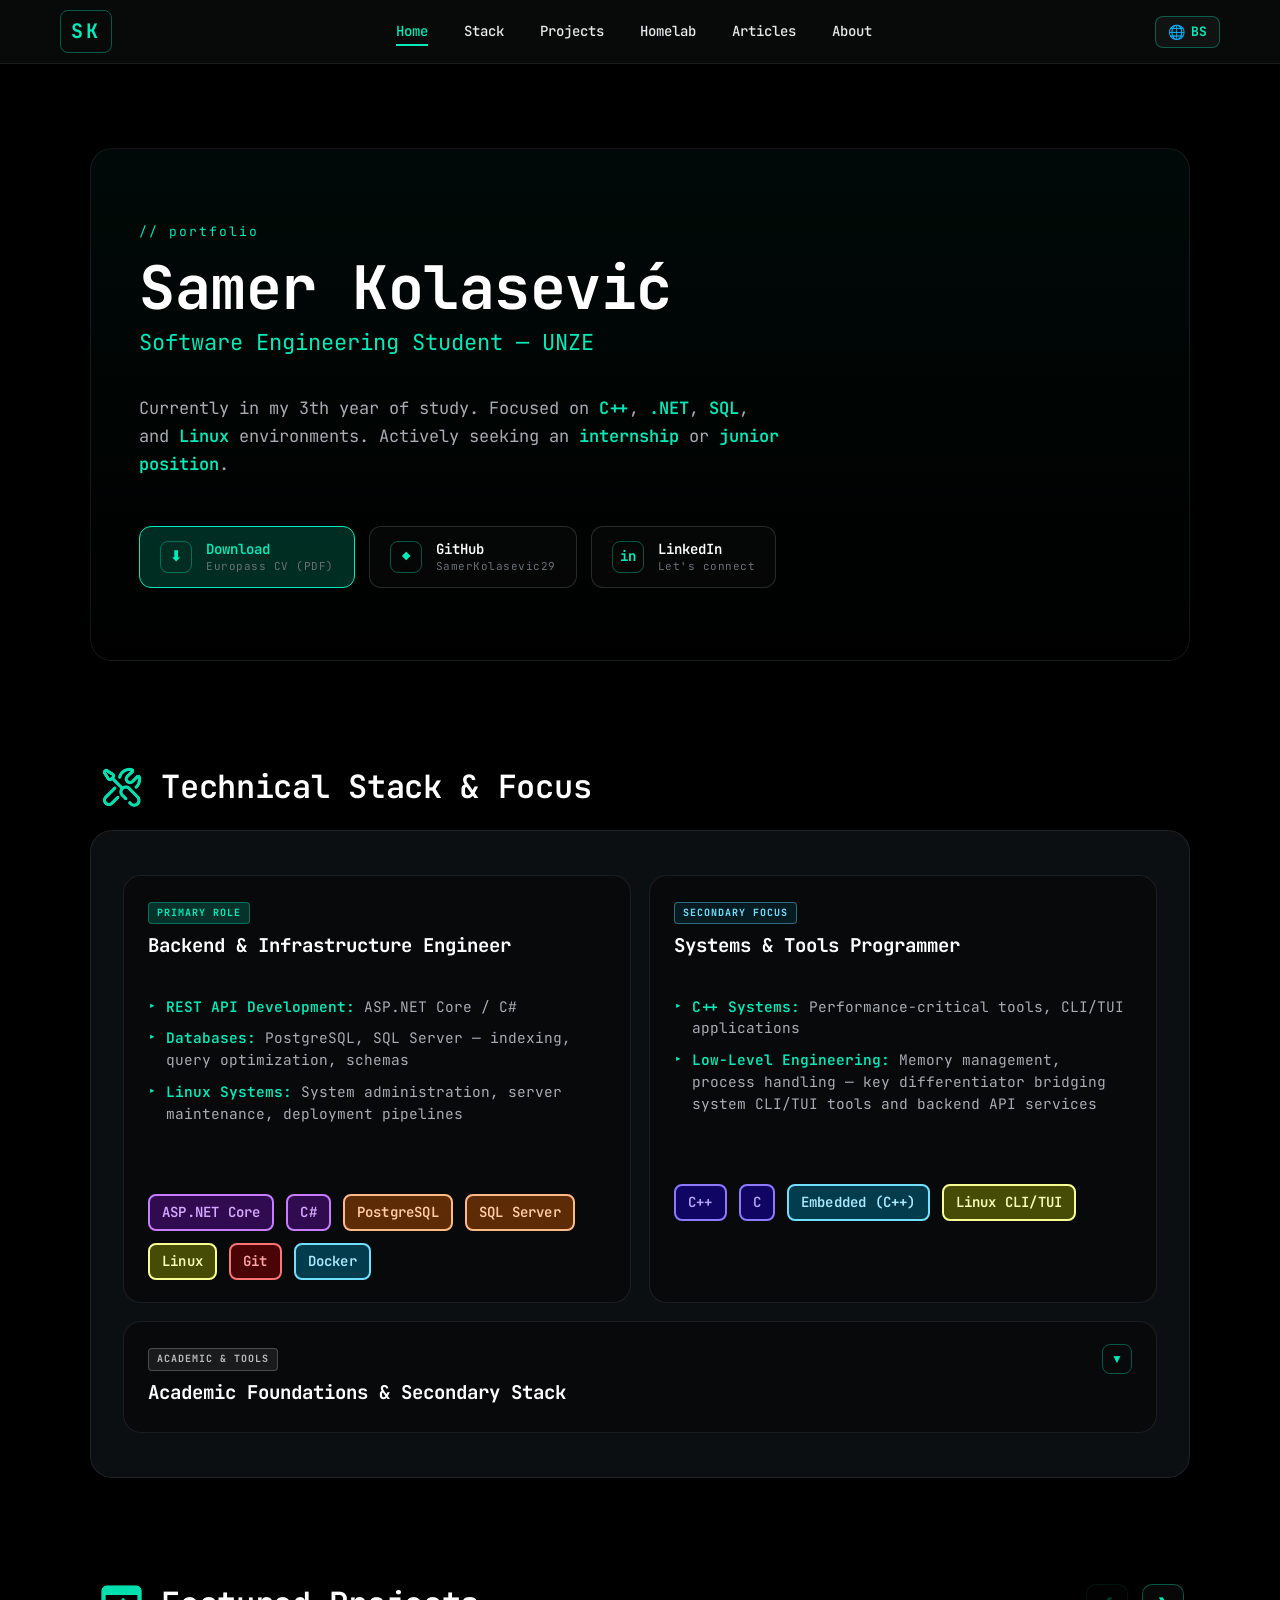
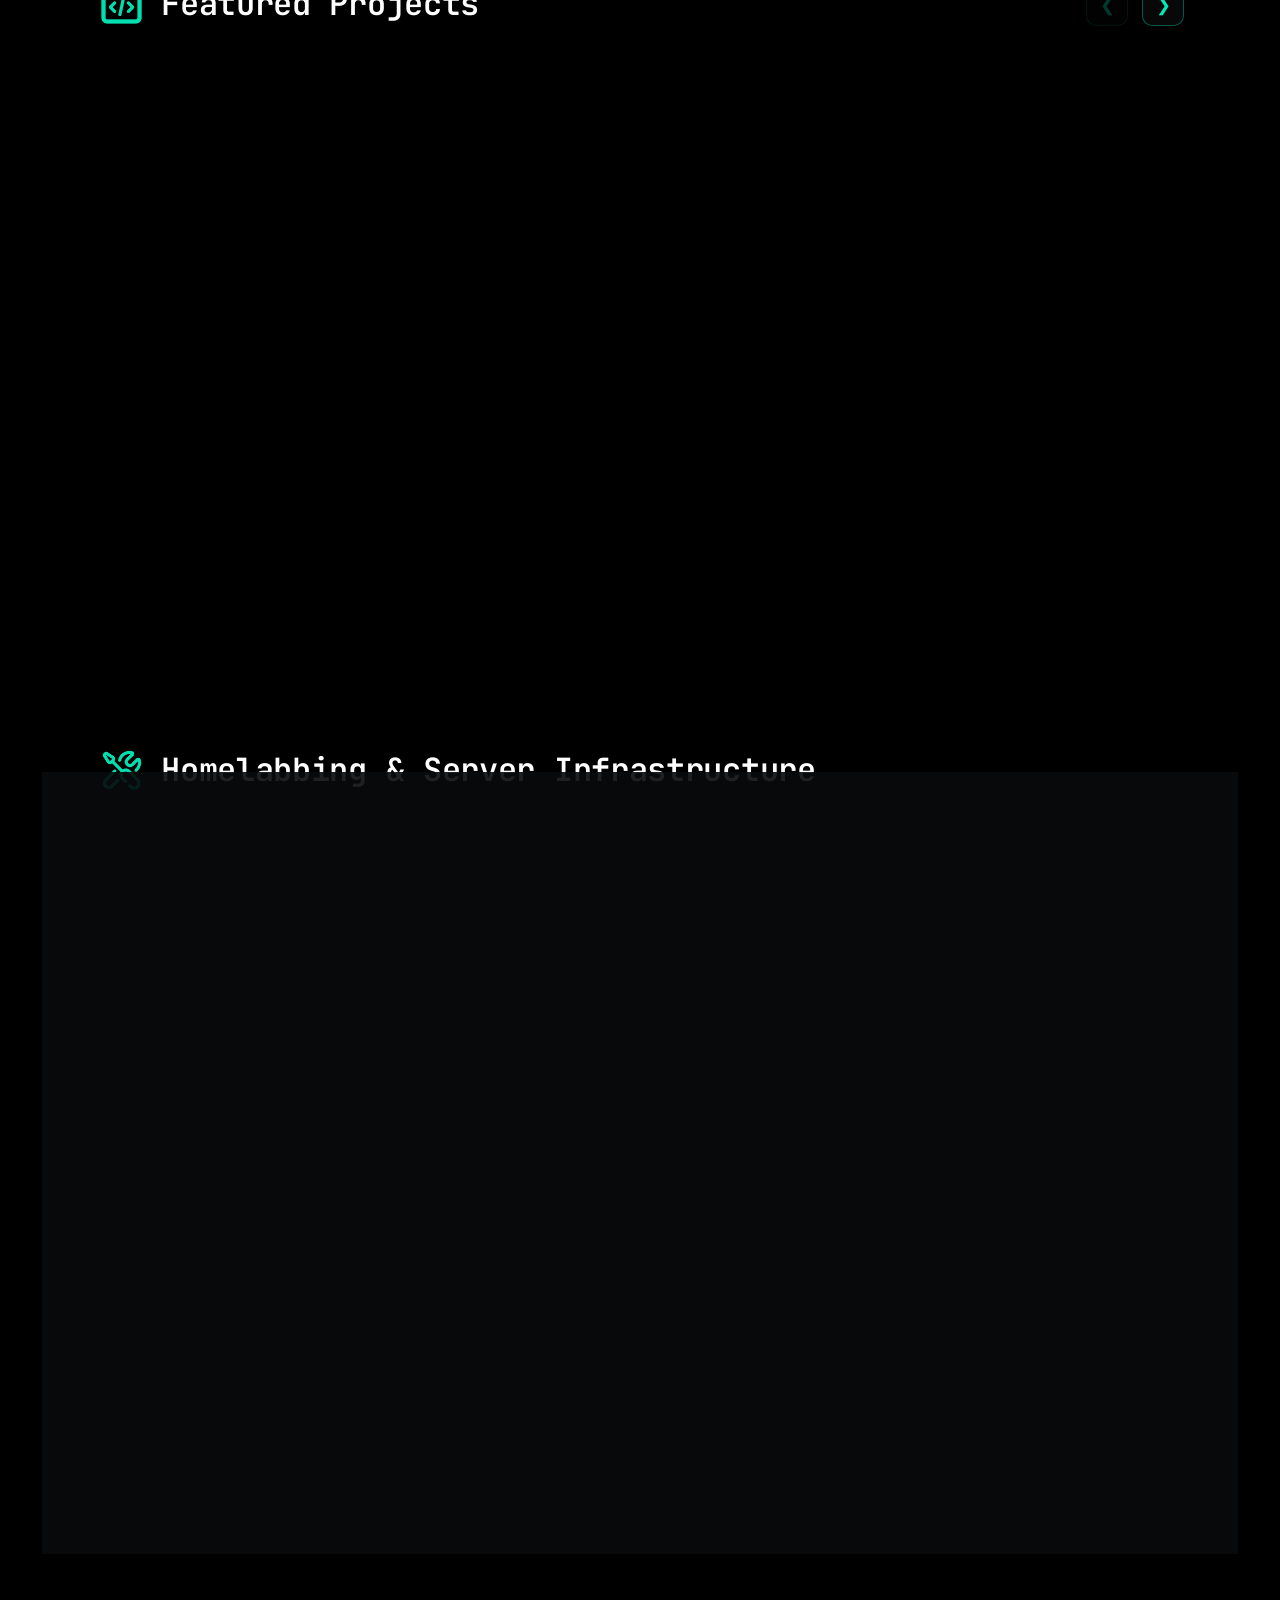
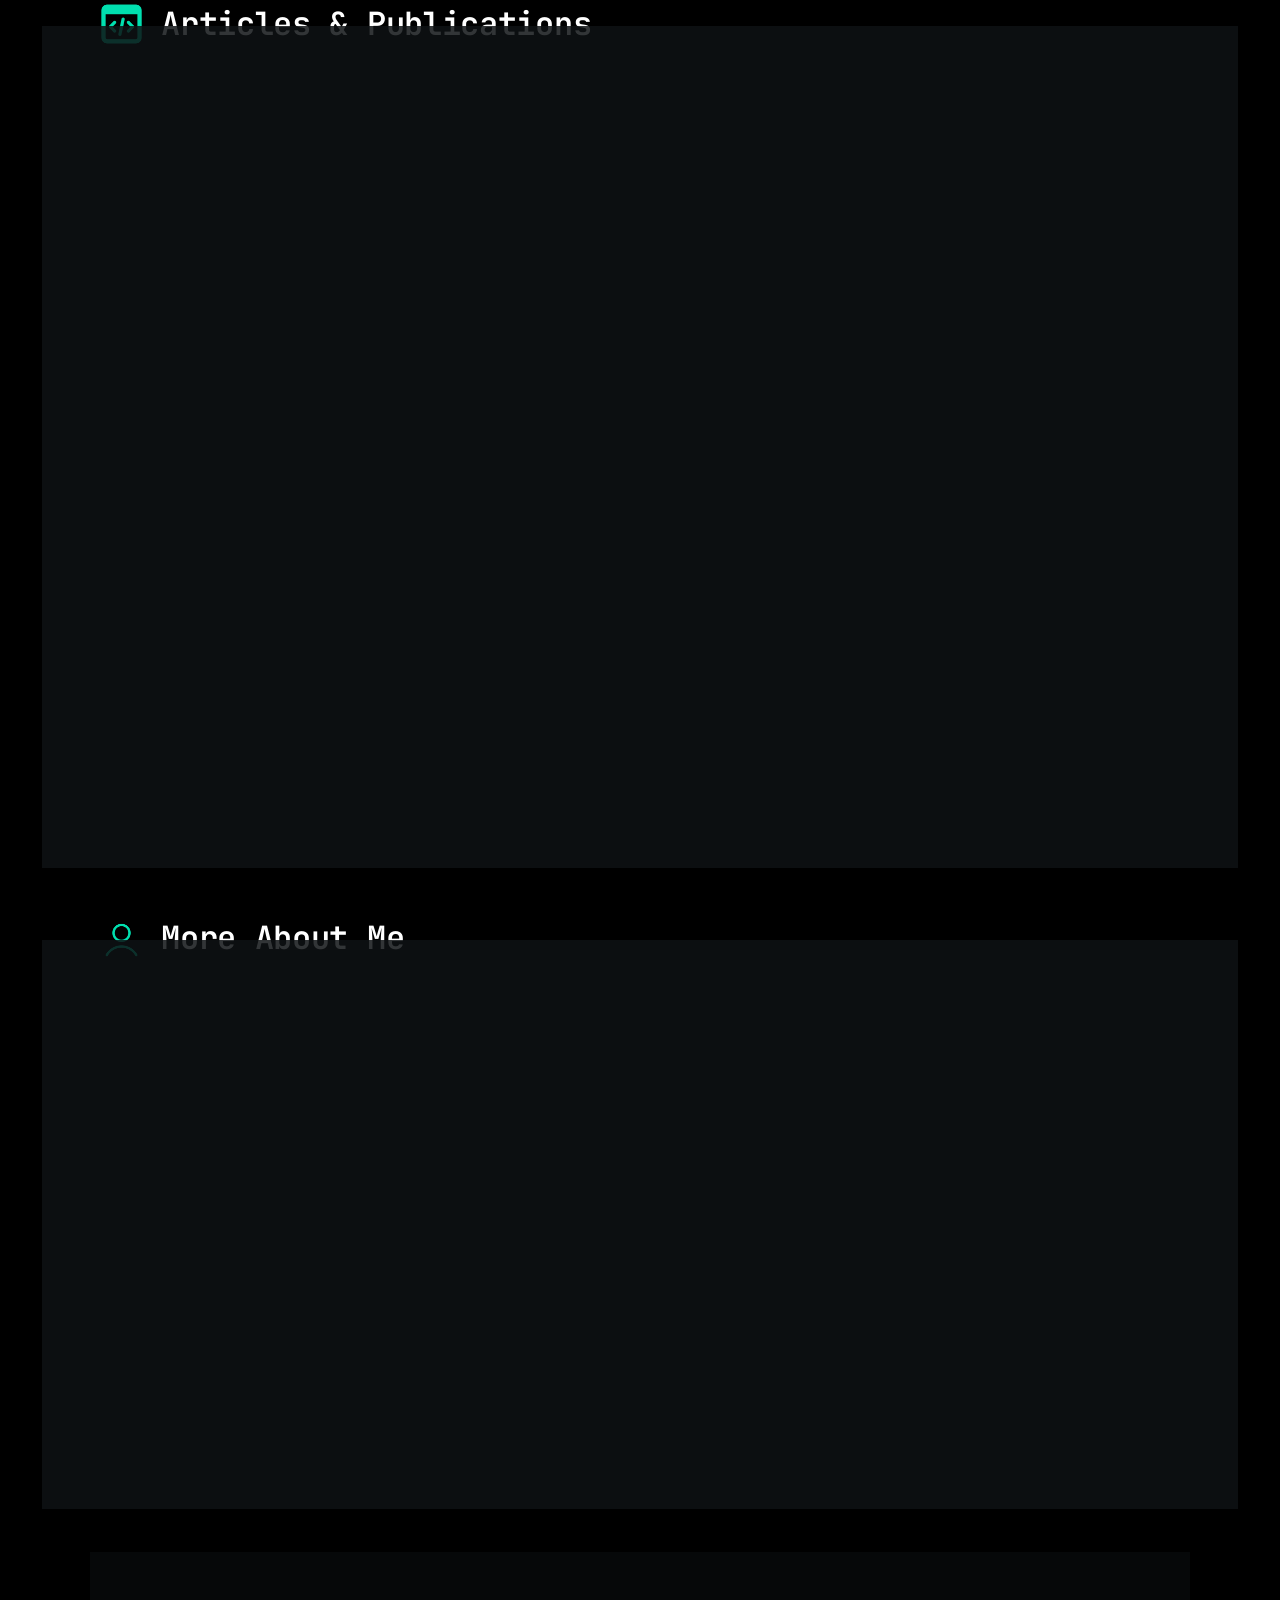
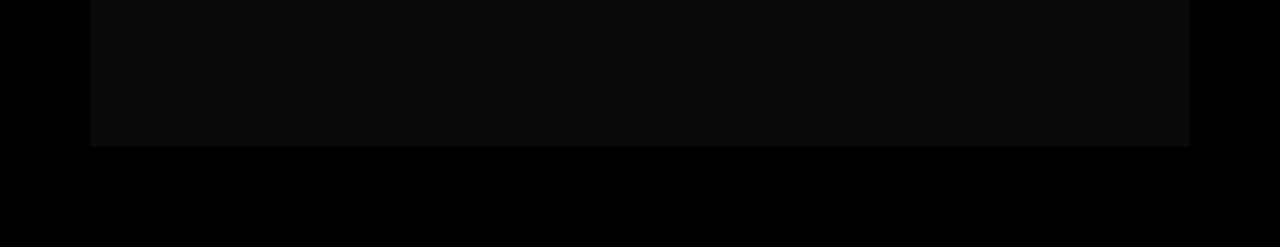
==== commit 9358af2e: "feat: refactored Stack section, added Homelab section, new eng/bos switch for intercontinental commu" ====
--- a/index.html
+++ b/index.html
@@ -1,26 +1,26 @@
 <!DOCTYPE html>
-<html lang="bs">
+<html lang="en">
 <head>
     <meta charset="UTF-8">
     <meta name="viewport" content="width=device-width, initial-scale=1.0">
 
-    <meta name="description" content="Samer Kolasević – student softverskog inženjerstva (UNZE). Projekti, članci i Europass CV.">
+    <meta name="description" content="Samer Kolasević – Software Engineering Student (UNZE). Projects, Articles, Homelab and Europass CV.">
     <meta name="author" content="Samer Kolasević">
-    <meta name="keywords" content="Samer Kolasević, softverski inženjer, C++, .NET, MAUI, Linux, SQL, CV, portfolio, Bosna, UNZE">
+    <meta name="keywords" content="Samer Kolasević, Software Engineer, C++, .NET, MAUI, Linux, SQL, CV, Portfolio, Homelab, UNZE">
 
     <link rel="canonical" href="https://www.samer.kolasevic.com/">
 
     <meta property="og:type" content="website">
-    <meta property="og:title" content="Samer Kolasević – Softverski inženjer">
-    <meta property="og:description" content="Student softverskog inženjerstva (UNZE)">
+    <meta property="og:title" content="Samer Kolasević – Software Engineer">
+    <meta property="og:description" content="Software Engineering Student (UNZE)">
     <meta property="og:url" content="https://www.samer.kolasevic.com/">
     <meta property="og:image" content="https://www.samer.kolasevic.com/assets/MainMaterial/headImage.jpg">
-    <meta property="og:locale" content="bs_BA">
+    <meta property="og:locale" content="en_US">
     <meta property="og:site_name" content="Samer Kolasević – CV">
 
     <meta name="twitter:card" content="summary_large_image">
-    <meta name="twitter:title" content="Samer Kolasević – Softverski inženjer">
-    <meta name="twitter:description" content="Student softverskog inženjerstva | C++, .NET, Linux, SQL">
+    <meta name="twitter:title" content="Samer Kolasević – Software Engineer">
+    <meta name="twitter:description" content="Software Engineering Student | C++, .NET, Linux, SQL">
     <meta name="twitter:image" content="https://www.samer.kolasevic.com/assets/MainMaterial/headImage.jpg">
 
     <link rel="icon" type="image/png" href="assets/Icons/favicon.png">
@@ -28,10 +28,12 @@
 
     <meta name="theme-color" content="#000000">
 
+    <link rel="preconnect" href="https://fonts.googleapis.com">
+    <link rel="preconnect" href="https://fonts.gstatic.com" crossorigin>
     <link href="https://fonts.googleapis.com/css2?family=JetBrains+Mono:wght@400;500;600;700&display=swap" rel="stylesheet">
     <link rel="stylesheet" href="style.css">
 
-    <title>Samer Kolasević | Softverski inženjer</title>
+    <title>Samer Kolasević | Software Engineer</title>
 </head>
 <body>
 
@@ -39,13 +41,20 @@
     <nav class="navbar">
         <a href="#pocetna" class="nav-logo">SK</a>
         <ul class="nav-links">
-            <li><a href="#pocetna">Početna</a></li>
-            <li><a href="#stack">Stack</a></li>
-            <li><a href="#projekti">Projekti</a></li>
-            <li><a href="#clanci">Članci</a></li>
-            <li><a href="#oMeni">O meni</a></li>
+            <li><a href="#pocetna" data-en="Home" data-bs="Početna">Home</a></li>
+            <li><a href="#stack" data-en="Stack" data-bs="Stack">Stack</a></li>
+            <li><a href="#projekti" data-en="Projects" data-bs="Projekti">Projects</a></li>
+            <li><a href="#homelab" data-en="Homelab" data-bs="Homelab">Homelab</a></li>
+            <li><a href="#clanci" data-en="Articles" data-bs="Članci">Articles</a></li>
+            <li><a href="#oMeni" data-en="About" data-bs="O meni">About</a></li>
         </ul>
-        <button class="nav-toggle" id="navToggle" aria-label="Otvori meni">☰</button>
+        <div class="nav-right">
+            <button class="lang-btn" id="langToggle" aria-label="Toggle language">
+                <span class="lang-icon">🌐</span>
+                <span class="lang-text" id="langText">BS</span>
+            </button>
+            <button class="nav-toggle" id="navToggle" aria-label="Open menu">☰</button>
+        </div>
     </nav>
 
     <!-- ============== HERO / HEADER ============== -->
@@ -53,18 +62,18 @@
         <div class="hero-inner">
             <p class="hero-eyebrow">// portfolio</p>
             <h1 class="hero-name">Samer Kolasević</h1>
-            <p class="hero-title">Student softverskog inženjerstva — UNZE</p>
-            <p class="hero-bio">
-                Trenutno na 2. godini studija. Fokus na <span class="green">C++</span>,
-                <span class="green">.NET</span>, <span class="green">SQL</span> i <span class="green">Linux</span> okruženju.
-                Aktivno tražim <span class="green">praksu</span> ili <span class="green">junior poziciju</span>.
+            <p class="hero-title" data-en="Software Engineering Student — UNZE" data-bs="Student softverskog inženjerstva — UNZE">Software Engineering Student — UNZE</p>
+            <p class="hero-bio" 
+               data-en="Currently in my 3th year of study. Focused on <span class='green'>C++</span>, <span class='green'>.NET</span>, <span class='green'>SQL</span>, and <span class='green'>Linux</span> environments. Actively seeking an <span class='green'>internship</span> or <span class='green'>junior position</span>."
+               data-bs="Trenutno na 3. godini studija. Fokus na <span class='green'>C++</span>, <span class='green'>.NET</span>, <span class='green'>SQL</span> i <span class='green'>Linux</span> okruženju. Aktivno tražim <span class='green'>praksu</span> ili <span class='green'>junior poziciju</span>.">
+                Currently in my 3th year of study. Focused on <span class="green">C++</span>, <span class="green">.NET</span>, <span class="green">SQL</span>, and <span class="green">Linux</span> environments. Actively seeking an <span class="green">internship</span> or <span class="green">junior position</span>.
             </p>
 
             <div class="hero-cta">
                 <a class="cta-btn cta-primary" href="assets/Documents/SamerKolasevicCV.pdf" download>
                     <span class="cta-icon" aria-hidden="true">⬇</span>
                     <span class="cta-text">
-                        <span class="cta-label">Preuzmi</span>
+                        <span class="cta-label" data-en="Download" data-bs="Preuzmi">Download</span>
                         <span class="cta-sub">Europass CV (PDF)</span>
                     </span>
                 </a>
@@ -79,7 +88,7 @@
                     <span class="cta-icon" aria-hidden="true">in</span>
                     <span class="cta-text">
                         <span class="cta-label">LinkedIn</span>
-                        <span class="cta-sub">Povežimo se</span>
+                        <span class="cta-sub" data-en="Let's connect" data-bs="Povežimo se">Let's connect</span>
                     </span>
                 </a>
             </div>
@@ -88,106 +97,117 @@
 
     <!-- ============== STACK ============== -->
     <div class="headingContainer" id="stack">
-        <img src="assets/Icons/Tools.png" alt="">
-        <h2>Tehnički stack</h2>
+        <img src="assets/Icons/Tools.png" alt="Tools Icon">
+        <h2 data-en="Technical Stack & Focus" data-bs="Tehnički stack i fokus">Technical Stack & Focus</h2>
     </div>
     <section class="stack appear">
         <div class="stack-grid">
 
-            <!-- Primarni: collapsible SAMO na mobilnom -->
+            <!-- Primary Focus -->
             <div class="StackContainer collapsible mobile-only-collapse">
                 <div class="stack-header">
-                    <h3>Primarni stack</h3>
-                    <button class="expand-btn" type="button" aria-label="Proširi/skupi">▼</button>
+                    <div>
+                        <span class="role-type primary-tag" data-en="PRIMARY ROLE" data-bs="PRIMARNA ULOGA">PRIMARY ROLE</span>
+                        <h3 data-en="Backend & Infrastructure Engineer" data-bs="Backend & Infrastructure Engineer">Backend & Infrastructure Engineer</h3>
+                    </div>
+                    <button class="expand-btn" type="button" aria-label="Toggle">▼</button>
                 </div>
                 <div class="stack-body">
+                    <ul class="stack-list">
+                        <li data-en="<strong class='green'>REST API Development:</strong> ASP.NET Core / C#" data-bs="<strong class='green'>REST API razvoj:</strong> ASP.NET Core / C#"><strong class="green">REST API Development:</strong> ASP.NET Core / C#</li>
+                        <li data-en="<strong class='green'>Databases:</strong> PostgreSQL, SQL Server — indexing, query optimization, schemas" data-bs="<strong class='green'>Rad sa bazama:</strong> PostgreSQL, SQL Server — indexeri, optimizacija upita, šeme"><strong class="green">Databases:</strong> PostgreSQL, SQL Server — indexing, query optimization, schemas</li>
+                        <li data-en="<strong class='green'>Linux Systems:</strong> System administration, server maintenance, deployment pipelines" data-bs="<strong class='green'>Linux administracija:</strong> Održavanje servera, deployment, sistemsko podešavanje"><strong class="green">Linux Systems:</strong> System administration, server maintenance, deployment pipelines</li>
+                    </ul>
+                    <div class="badges">
+                        <span class="tech-badge cs">ASP.NET Core</span>
+                        <span class="tech-badge cs">C#</span>
+                        <span class="tech-badge sql">PostgreSQL</span>
+                        <span class="tech-badge sql">SQL Server</span>
+                        <span class="tech-badge linux">Linux</span>
+                        <span class="tech-badge git">Git</span>
+                        <span class="tech-badge docker">Docker</span>
+                    </div>
+                </div>
+            </div>
+
+            <!-- Secondary Focus -->
+            <div class="StackContainer collapsible mobile-only-collapse">
+                <div class="stack-header">
+                    <div>
+                        <span class="role-type secondary-tag" data-en="SECONDARY FOCUS" data-bs="SEKUNDARNI FOKUS">SECONDARY FOCUS</span>
+                        <h3 data-en="Systems & Tools Programmer" data-bs="Systems & Tools Programmer">Systems & Tools Programmer</h3>
+                    </div>
+                    <button class="expand-btn" type="button" aria-label="Toggle">▼</button>
+                </div>
+                <div class="stack-body">
+                    <ul class="stack-list">
+                        <li data-en="<strong class='green'>C++ Systems:</strong> Performance-critical tools, CLI/TUI applications" data-bs="<strong class='green'>C++ Alati:</strong> Performance-kritični alati, TUI aplikacije"><strong class="green">C++ Systems:</strong> Performance-critical tools, CLI/TUI applications</li>
+                        <li data-en="<strong class='green'>Low-Level Engineering:</strong> Memory management, process handling — key differentiator bridging system CLI/TUI tools and backend API services" data-bs="<strong class='green'>Nizak nivo:</strong> Memorija, procesi — ključni diferencijator koji spaja C++ TUI alate i backend servise"><strong class="green">Low-Level Engineering:</strong> Memory management, process handling — key differentiator bridging system CLI/TUI tools and backend API services</li>
+                    </ul>
                     <div class="badges">
                         <span class="tech-badge cpp">C++</span>
-                        <span class="tech-badge cs">.NET C#</span>
-                        <span class="tech-badge maui">.NET MAUI</span>
-                        <span class="tech-badge sql">SQL</span>
-                        <span class="tech-badge uiux">UI/UX (Figma)</span>
-                        <span class="tech-badge git">Git</span>
+                        <span class="tech-badge c">C</span>
                         <span class="tech-badge ecpp">Embedded (C++)</span>
-                        <span class="tech-badge linux">Linux</span>
-                    </div>
-                </div>
-            </div>
-
-            <!-- Sekundarni: collapsible SAMO na mobilnom -->
-            <div class="StackContainer collapsible mobile-only-collapse">
-                <div class="stack-header">
-                    <h3>Sekundarni stack</h3>
-                    <button class="expand-btn" type="button" aria-label="Proširi/skupi">▼</button>
-                </div>
-                <div class="stack-body">
-                    <div class="badges">
-                        <span class="tech-badge c">C</span>
-                        <span class="tech-badge web">HTML + CSS + JS</span>
-                        <span class="tech-badge py">Python</span>
-                        <span class="tech-badge svg">Inkscape</span>
-                        <span class="tech-badge docker">Docker</span>
-                        <span class="tech-badge ms">MS Office</span>
-                    </div>
-                </div>
-            </div>
-
-            <!-- Teoretski: collapsible UVIJEK (desktop + mobile) -->
+                        <span class="tech-badge linux">Linux CLI/TUI</span>
+                    </div>
+                </div>
+            </div>
+
+            <!-- Academic / Foundations -->
             <div class="StackContainer collapsible always-collapse">
                 <div class="stack-header">
-                    <h3>Teoretski stack</h3>
-                    <button class="expand-btn" type="button" aria-label="Proširi/skupi">▼</button>
+                    <div>
+                        <span class="role-type academic-tag" data-en="ACADEMIC & TOOLS" data-bs="AKADEMSKI I OSTALO">ACADEMIC & TOOLS</span>
+                        <h3 data-en="Academic Foundations & Secondary Stack" data-bs="Teoretska podloga i ostali alati">Academic Foundations & Secondary Stack</h3>
+                    </div>
+                    <button class="expand-btn" type="button" aria-label="Toggle">▼</button>
                 </div>
                 <div class="stack-body">
-                    <p class="stack-sub">Oblasti koje pokrivam akademski/teoretski:</p>
+                    <p class="stack-sub" data-en="Theoretical background, frontend basics, and utility design tools:" data-bs="Oblasti koje pokrivam akademski, frontend i pomoćni alati:">Theoretical background, frontend basics, and utility design tools:</p>
                     <div class="badges">
-                        <span class="tech-badge theory">Data Science</span>
-                        <span class="tech-badge theory">Algoritmi</span>
-                        <span class="tech-badge theory">Linux okruženje</span>
-                        <span class="tech-badge theory">Paradigme programiranja</span>
-                        <span class="tech-badge theory">Operativni sistemi</span>
-                        <span class="tech-badge theory">File sistemi</span>
-                        <span class="tech-badge theory">Ugradbeni sistemi</span>
-                        <span class="tech-badge theory">Razvoj softverskih projekata</span>
-                        <span class="tech-badge theory">Baze podataka</span>
-                        <span class="tech-badge theory">Dizajn sučelja</span>
-                        <span class="tech-badge theory">Algebra i Diskretna matematika</span>
-                    </div>
-                </div>
-            </div>
+                        <span class="tech-badge py">Python</span>
+                        <span class="tech-badge web">HTML + CSS + JS</span>
+                        <span class="tech-badge maui">.NET MAUI</span>
+                        <span class="tech-badge uiux">UI/UX (Figma)</span>
+                        <span class="tech-badge svg">Inkscape</span>
+                        <span class="tech-badge theory" data-en="Data Structures & Algorithms" data-bs="Strukture podataka i algoritmi">Data Structures & Algorithms</span>
+                        <span class="tech-badge theory" data-en="Operating Systems & Filesystems" data-bs="Operativni i File sistemi">Operating Systems & Filesystems</span>
+                        <span class="tech-badge theory" data-en="Discrete Math & Algebra" data-bs="Diskretna matematika i algebra">Discrete Math & Algebra</span>
+                    </div>
+                </div>
+            </div>
+
         </div>
     </section>
 
-    <!-- ============== PROJEKTI (SLIDER) ============== -->
+    <!-- ============== PROJEKTI ============== -->
     <div class="headingContainer" id="projekti">
-        <img src="assets/Icons/Code.png" alt="">
-        <h2>Projekti i radovi</h2>
+        <img src="assets/Icons/Code.png" alt="Code Icon">
+        <h2 data-en="Featured Projects" data-bs="Projekti i radovi">Featured Projects</h2>
         <div class="slider-controls">
-            <button class="slider-btn prev-btn" id="prevBtn" aria-label="Prethodni projekat">&#10094;</button>
-            <button class="slider-btn next-btn" id="nextBtn" aria-label="Sljedeći projekat">&#10095;</button>
+            <button class="slider-btn prev-btn" id="prevBtn" aria-label="Previous project">&#10094;</button>
+            <button class="slider-btn next-btn" id="nextBtn" aria-label="Next project">&#10095;</button>
         </div>
     </div>
 
-    <p class="swipe-hint">swipe za sljedeći / prethodni projekat ↔</p>
+    <p class="swipe-hint" data-en="swipe for next / previous project ↔" data-bs="swipe za sljedeći / prethodni projekat ↔">swipe for next / previous project ↔</p>
 
     <section class="projekti">
         <div class="slider-wrapper">
             <div class="slider-track-container">
                 <div class="slider-track" id="sliderTrack">
 
-                    <!-- 1. SeharaCloud (samo tekst) -->
-                    <article class="ProjectContainer no-image appear">
+                    <!-- 1. SeharaCloud (Refresh sa slikama i mini sliderom) -->
+                    <article class="ProjectContainer appear">
                         <div class="TextContainer">
-                            <h3>SeharaCloud <span class="tag-status">U RAZVOJU</span></h3>
-                            <p class="project-description">
-                                Full-stack projekat u saradnji sa kolegama <span class="green">Tašić Tajrom</span> i
-                                <span class="green">Kolasević Amelom</span>. Sistem obezbjeđuje prenos različitih
-                                formata podataka na mobilnu aplikaciju API pozivima prema bazi podataka
-                                (<span class="green">kućni server</span>), te prikladan prikaz i reprodukciju u
-                                zavisnosti od formata.
+                            <h3>SeharaCloud <span class="tag-status" data-en="IN DEVELOPMENT" data-bs="U RAZVOJU">IN DEVELOPMENT</span></h3>
+                            <p class="project-description" 
+                               data-en="Full-stack project built in collaboration with colleagues <span class='green'>Tašić Tajra</span> and <span class='green'>Kolasević Amel</span>. The system enables multi-format data transmission to a mobile application via API calls towards a database hosted on a <span class='green'>home server</span>, along with format-specific rendering and playback."
+                               data-bs="Full-stack projekat u saradnji sa kolegama <span class='green'>Tašić Tajrom</span> i <span class='green'>Kolasević Amelom</span>. Sistem obezbjeđuje prenos različitih formata podataka na mobilnu aplikaciju API pozivima prema bazi podataka (<span class='green'>kućni server</span>), te prikladan prikaz i reprodukciju u zavisnosti od formata.">
+                                Full-stack project built in collaboration with colleagues <span class="green">Tašić Tajra</span> and <span class="green">Kolasević Amel</span>. The system enables multi-format data transmission to a mobile application via API calls towards a database hosted on a <span class="green">home server</span>, along with format-specific rendering and playback.
                             </p>
-                            <button class="read-more-btn" type="button">Pročitaj više ▼</button>
-                            <p class="tech-naslov">Korištene tehnologije:</p>
+                            <button class="read-more-btn" type="button" data-en="Read more ▼" data-bs="Pročitaj više ▼">Read more ▼</button>
+                            <p class="tech-naslov" data-en="Technologies used:" data-bs="Korištene tehnologije:">Technologies used:</p>
                             <div class="badges">
                                 <span class="tech-badge sql">SQL</span>
                                 <span class="tech-badge cpp">C++</span>
@@ -197,40 +217,61 @@
                                 <span class="tech-badge uiux">UI/UX (Figma)</span>
                             </div>
                             <div class="pro-links">
-                                <a href="https://github.com/SamerKolasevic29/SeharaCloud" target="_blank" rel="noopener" title="GitHub repozitorij">
+                                <a href="https://github.com/SamerKolasevic29/SeharaCloud" target="_blank" rel="noopener" title="GitHub repository">
                                     <img src="assets/Icons/githab.png" alt="GitHub">
                                 </a>
-                                <a href="https://www.linkedin.com/posts/samer-kolasevi%C4%87-119aaa377_linux-win-linus-ugcPost-7446210307720617984-X50k" target="_blank" rel="noopener" title="LinkedIn objava">
+                                <a href="https://www.linkedin.com/posts/samer-kolasevi%C4%87-119aaa377_linux-win-linus-ugcPost-7446210307720617984-X50k" target="_blank" rel="noopener" title="LinkedIn post">
                                     <img src="assets/Icons/linkedin.png" alt="LinkedIn">
                                 </a>
+                                <a href="https://www.linkedin.com/posts/samer-kolasevi%C4%87-119aaa377_mama-vidi-me-gdje-sam-dana-3062026-godine-activity-7466439901643816960-bSya?utm_source=share&utm_medium=member_desktop&rcm=ACoAAF0-liUBKt19L-giEMNRvYN92p0xg4TTG8A" target="_blank" rel="noopener" title="LinkedIn post">
+                                    <img src="assets/Icons/linkedin.png" alt="LinkedIn">
+                                </a>
+                                <a href="https://www.linkedin.com/posts/samer-kolasevi%C4%87-119aaa377_linux-win-linus-ugcPost-7446210307720617984-X50k" target="_blank" rel="noopener" title="LinkedIn post">
+                                    <img src="assets/Icons/linkedin.png" alt="LinkedIn">
+                                </a>
+                            </div>
+                        </div>
+                        <div class="ImageContainer mini-slider-container portrait">
+                            <div class="m-slide active">
+                                <img src="assets/MainMaterial/Sehara1.png" alt="SeharaCloud Screenshot 1">
+                            </div>
+                            <div class="m-slide">
+                                <img src="assets/MainMaterial/Sehara2.png" alt="SeharaCloud Screenshot 2">
+                            </div>
+                            <div class="m-slide">
+                                <img src="assets/MainMaterial/Sehara3.png" alt="SeharaCloud Screenshot 3">
+                            </div>
+                            <div class="m-slider-controls">
+                                <button class="m-btn m-prev" aria-label="Previous image">&#10094;</button>
+                                <span class="m-dots" aria-hidden="true"></span>
+                                <button class="m-btn m-next" aria-label="Next image">&#10095;</button>
                             </div>
                         </div>
                     </article>
 
-                    <!-- 2. BORBA (horizontalne / pejzaž slike — grid-vertical, jedan ispod drugog) -->
+                    <!-- 2. BORBA -->
                     <article class="ProjectContainer appear">
                         <div class="TextContainer">
-                            <h3>BORBA — TUI igra</h3>
-                            <p class="project-description">
-                                BORBA (v1.3) je konzolna igra na poteze (kao stare Pokémon igre) napisana u
-                                <span class="green">C++</span>. Sastoji se od custom <span class="green">header-only</span>
-                                biblioteke za animacije, <span class="green">RAII</span> principa,
-                                <span class="green">MVC</span> arhitekture (početno monolitne) i STL biblioteke.
+                            <h3>BORBA — TUI Game</h3>
+                            <p class="project-description" 
+                               data-en="BORBA (v1.3) is a turn-based console game inspired by classic Pokémon games, written in <span class='green'>C++</span>. It features a custom <span class='green'>header-only</span> library for animations, <span class='green'>RAII</span> principles, <span class='green'>MVC</span> architecture, and standard STL library utilization."
+                               data-bs="BORBA (v1.3) je konzolna igra na poteze (kao stare Pokémon igre) napisana u <span class='green'>C++</span>. Sastoji se od custom <span class='green'>header-only</span> biblioteke za animacije, <span class='green'>RAII</span> principa, <span class='green'>MVC</span> arhitekture (početno monolitne) i STL biblioteke.">
+                                BORBA (v1.3) is a turn-based console game inspired by classic Pokémon games, written in <span class="green">C++</span>. It features a custom <span class="green">header-only</span> library for animations, <span class="green">RAII</span> principles, <span class="green">MVC</span> architecture, and standard STL library utilization.
                             </p>
-                            <button class="read-more-btn" type="button">Pročitaj više ▼</button>
-                            <p class="tech-naslov">Korištene tehnologije:</p>
+                            <button class="read-more-btn" type="button" data-en="Read more ▼" data-bs="Pročitaj više ▼">Read more ▼</button>
+                            <p class="tech-naslov" data-en="Technologies used:" data-bs="Korištene tehnologije:">Technologies used:</p>
                             <div class="badges">
                                 <span class="tech-badge cpp">C++</span>
                                 <span class="tech-badge git">Git</span>
                             </div>
                             <div class="pro-links">
-                                <a href="https://github.com/SamerKolasevic29/BORBA-v1.3" target="_blank" rel="noopener" title="GitHub repozitorij">
+                                <a href="https://github.com/SamerKolasevic29/BORBA-v1.3" target="_blank" rel="noopener" title="GitHub repository">
                                     <img src="assets/Icons/githab.png" alt="GitHub">
                                 </a>
                                 <a href="https://github.com/SamerKolasevic29/BORBA-V1.0" target="_blank" rel="noopener" title="GitHub Legacy">
                                     <img src="assets/Icons/githab.png" alt="GitHub Legacy">
                                 </a>
-                                <a href="https://www.linkedin.com/posts/samer-kolasevi%C4%87-119aaa377_cpp-cplusplus-gamedev-ugcPost-7431345320569192449-kwdS" target="_blank" rel="noopener" title="LinkedIn objava">
+                                <a href="https://www.linkedin.com/posts/samer-kolasevi%C4%87-119aaa377_cpp-cplusplus-gamedev-ugcPost-7431345320569192449-kwdS" target="_blank" rel="noopener" title="LinkedIn post">
                                     <img src="assets/Icons/linkedin.png" alt="LinkedIn">
                                 </a>
                             </div>
@@ -241,19 +282,20 @@
                         </div>
                     </article>
 
-                    <!-- 3. TiltControl (vertikalne / portret slike — mini slider) -->
+                    <!-- 3. TiltControl -->
                     <article class="ProjectContainer appear">
                         <div class="TextContainer">
-                            <h3>TiltControl — višenamjenski projekat</h3>
-                            <p class="project-description">
-                                Mobilna aplikacija u fokusu očitavanja vrijednosti sa <span class="green">akcelerometra</span>,
-                                sa namjenama u:<br>
-                                <span class="bullet">•</span> Okruženju za manipulaciju objekta (kretanje, veličina, brzina) u stvarnom vremenu<br>
-                                <span class="bullet">•</span> Engine-u koji definiše sudar sa ostalim objektima tokom pokreta (igre sa nagibom telefona)<br>
-                                <span class="bullet">•</span> Univerzalnom kontroleru uređaja sa filtriranjem i mapiranjem u svoj format<br>
+                            <h3>TiltControl — Multi-purpose App</h3>
+                            <p class="project-description" 
+                               data-en="Mobile application focused on reading <span class='green'>accelerometer</span> sensor data for:<br><span class='bullet'>•</span> Real-time object manipulation (motion, scaling, speed)<br><span class='bullet'>•</span> Collision physics engine for motion-controlled games<br><span class='bullet'>•</span> Universal hardware device controller mapping<br>"
+                               data-bs="Mobilna aplikacija u fokusu očitavanja vrijednosti sa <span class='green'>akcelerometra</span>, sa namjenama u:<br><span class='bullet'>•</span> Okruženju za manipulaciju objekta (kretanje, veličina, brzina) u stvarnom vremenu<br><span class='bullet'>•</span> Engine-u koji definiše sudar sa ostalim objektima tokom pokreta (igre sa nagibom telefona)<br><span class='bullet'>•</span> Univerzalnom kontroleru uređaja sa filtriranjem i mapiranjem u svoj format<br>">
+                                Mobile application focused on reading <span class="green">accelerometer</span> sensor data for:<br>
+                                <span class="bullet">•</span> Real-time object manipulation (motion, scaling, speed)<br>
+                                <span class="bullet">•</span> Collision physics engine for motion-controlled games<br>
+                                <span class="bullet">•</span> Universal hardware device controller mapping<br>
                             </p>
-                            <button class="read-more-btn" type="button">Pročitaj više ▼</button>
-                            <p class="tech-naslov">Korištene tehnologije:</p>
+                            <button class="read-more-btn" type="button" data-en="Read more ▼" data-bs="Pročitaj više ▼">Read more ▼</button>
+                            <p class="tech-naslov" data-en="Technologies used:" data-bs="Korištene tehnologije:">Technologies used:</p>
                             <div class="badges">
                                 <span class="tech-badge cs">.NET C#</span>
                                 <span class="tech-badge maui">.NET MAUI</span>
@@ -261,10 +303,10 @@
                                 <span class="tech-badge ecpp">Embedded (C++)</span>
                             </div>
                             <div class="pro-links">
-                                <a href="https://github.com/SamerKolasevic29/TiltControl" target="_blank" rel="noopener" title="GitHub repozitorij">
+                                <a href="https://github.com/SamerKolasevic29/TiltControl" target="_blank" rel="noopener" title="GitHub repository">
                                     <img src="assets/Icons/githab.png" alt="GitHub">
                                 </a>
-                                <a href="https://www.linkedin.com/feed/update/urn:li:activity:7415775892251316224/" target="_blank" rel="noopener" title="LinkedIn objava">
+                                <a href="https://www.linkedin.com/feed/update/urn:li:activity:7415775892251316224/" target="_blank" rel="noopener" title="LinkedIn post">
                                     <img src="assets/Icons/linkedin.png" alt="LinkedIn">
                                 </a>
                             </div>
@@ -281,36 +323,34 @@
                                 <img src="assets/MainMaterial/Controller.gif" alt="Controller">
                             </div>
                             <div class="m-slider-controls">
-                                <button class="m-btn m-prev" aria-label="Prethodna slika">&#10094;</button>
+                                <button class="m-btn m-prev" aria-label="Previous image">&#10094;</button>
                                 <span class="m-dots" aria-hidden="true"></span>
-                                <button class="m-btn m-next" aria-label="Sljedeća slika">&#10095;</button>
+                                <button class="m-btn m-next" aria-label="Next image">&#10095;</button>
                             </div>
                         </div>
                     </article>
 
-                    <!-- 4. RBAC (horizontalne — grid-vertical) -->
+                    <!-- 4. RBAC -->
                     <article class="ProjectContainer appear">
                         <div class="TextContainer">
                             <h3>RBAC-SYS — Admin vs Worker</h3>
-                            <p class="project-description">
-                                Implementiran terminalni sistem po <span class="green">RBAC</span> principu kojem je
-                                glavni zadatak separacija pristupa i mogućnosti po ulogama. Neke od mogućnosti su
-                                ostavljanje log traga za određene akcije, uređivanje ciljanog fajla putem konstruisanog
-                                editora sličnom <span class="green">Vim</span>-u ili <span class="green">nano</span> naredbi
-                                na Linuxu. Ponovna upotreba sopstvenih biblioteka je također ključan dio.
+                            <p class="project-description" 
+                               data-en="Terminal system implemented following <span class='green'>RBAC</span> principles for role-based privilege separation. Features action audit logging, custom terminal text editor (Vim/nano style on Linux), and modular library reuse."
+                               data-bs="Implementiran terminalni sistem po <span class='green'>RBAC</span> principu kojem je glavni zadatak separacija pristupa i mogućnosti po ulogama. Neke od mogućnosti su ostavljanje log traga za određene akcije, uređivanje ciljanog fajla putem konstruisanog editora sličnom <span class='green'>Vim</span>-u ili <span class='green'>nano</span> naredbi na Linuxu. Ponovna upotreba sopstvenih biblioteka je također ključan dio.">
+                                Terminal system implemented following <span class="green">RBAC</span> principles for role-based privilege separation. Features action audit logging, custom terminal text editor (Vim/nano style on Linux), and modular library reuse.
                             </p>
-                            <button class="read-more-btn" type="button">Pročitaj više ▼</button>
-                            <p class="tech-naslov">Korištene tehnologije:</p>
+                            <button class="read-more-btn" type="button" data-en="Read more ▼" data-bs="Pročitaj više ▼">Read more ▼</button>
+                            <p class="tech-naslov" data-en="Technologies used:" data-bs="Korištene tehnologije:">Technologies used:</p>
                             <div class="badges">
                                 <span class="tech-badge cpp">C++</span>
                                 <span class="tech-badge linux">Linux</span>
                                 <span class="tech-badge git">Git</span>
                             </div>
                             <div class="pro-links">
-                                <a href="https://github.com/SamerKolasevic29/RBACimplementation" target="_blank" rel="noopener" title="GitHub repozitorij">
+                                <a href="https://github.com/SamerKolasevic29/RBACimplementation" target="_blank" rel="noopener" title="GitHub repository">
                                     <img src="assets/Icons/githab.png" alt="GitHub">
                                 </a>
-                                <a href="https://www.linkedin.com/posts/samer-kolasevi%C4%87-119aaa377_cpp-cplusplus-cybersecurity-ugcPost-7444677986198609920-lxef" target="_blank" rel="noopener" title="LinkedIn objava">
+                                <a href="https://www.linkedin.com/posts/samer-kolasevi%C4%87-119aaa377_cpp-cplusplus-cybersecurity-ugcPost-7444677986198609920-lxef" target="_blank" rel="noopener" title="LinkedIn post">
                                     <img src="assets/Icons/linkedin.png" alt="LinkedIn">
                                 </a>
                                 <a href="https://www.linkedin.com/posts/samer-kolasevi%C4%87-119aaa377_during-the-reuse-of-my-custom-animationh-ugcPost-7443298048321032194-ngeW" target="_blank" rel="noopener" title="LinkedIn article">
@@ -324,20 +364,17 @@
                         </div>
                     </article>
 
-                    <!-- 5. Grafički prijedlozi (vertikalne — mini slider portrait) -->
+                    <!-- 5. Grafika -->
                     <article class="ProjectContainer appear">
                         <div class="TextContainer">
-                            <h3>Mnoštvo grafičkih prijedloga</h3>
-                            <p class="project-description">
-                                Na predmetima vezanim za grafiku i općenito dizajn razvio sam vještinu sistematske
-                                podjele potrebnih stavki i komponenti u projektima, sama pravila
-                                <span class="green">UI/UX</span> oblasti, te konstantnim radom i znatiželjom razvio sam
-                                osjećaj za grafička rješenja po pitanju reklamnih postera, vizit kartica, kao i kompletnih
-                                <span class="green">wireframe</span> rješenja za aplikacije. Cjelokupan nivo znanja iz
-                                istog mi dobro dođe kao još jedan alat na švicarskom nožu.
+                            <h3>Graphical & UI/UX Designs</h3>
+                            <p class="project-description" 
+                               data-en="Systematic vector design workflows for promotional posters, business cards, and comprehensive <span class='green'>UI/UX wireframes</span>. High attention to alignment, grid layouts, and aesthetic identity."
+                               data-bs="Na predmetima vezanim za grafiku i općenito dizajn razvio sam vještinu sistematske podjele potrebnih stavki i komponenti u projektima, sama pravila <span class='green'>UI/UX</span> oblasti, te osjećaj za grafička rješenja po pitanju reklamnih postera, vizit kartica, kao i kompletnih <span class='green'>wireframe</span> rješenja za aplikacije.">
+                                Systematic vector design workflows for promotional posters, business cards, and comprehensive <span class="green">UI/UX wireframes</span>. High attention to alignment, grid layouts, and aesthetic identity.
                             </p>
-                            <button class="read-more-btn" type="button">Pročitaj više ▼</button>
-                            <p class="tech-naslov">Korištene tehnologije:</p>
+                            <button class="read-more-btn" type="button" data-en="Read more ▼" data-bs="Pročitaj više ▼">Read more ▼</button>
+                            <p class="tech-naslov" data-en="Technologies used:" data-bs="Korištene tehnologije:">Technologies used:</p>
                             <div class="badges">
                                 <span class="tech-badge uiux">UI/UX (Figma)</span>
                                 <span class="tech-badge svg">Inkscape</span>
@@ -355,9 +392,9 @@
                                 <img src="assets/MainMaterial/Vizitka.png" alt="Vizit karta">
                             </div>
                             <div class="m-slider-controls">
-                                <button class="m-btn m-prev" aria-label="Prethodna slika">&#10094;</button>
+                                <button class="m-btn m-prev" aria-label="Previous image">&#10094;</button>
                                 <span class="m-dots" aria-hidden="true"></span>
-                                <button class="m-btn m-next" aria-label="Sljedeća slika">&#10095;</button>
+                                <button class="m-btn m-next" aria-label="Next image">&#10095;</button>
                             </div>
                         </div>
                     </article>
@@ -366,22 +403,21 @@
                     <article class="ProjectContainer no-image appear">
                         <div class="TextContainer">
                             <h3>MyCV</h3>
-                            <p class="project-description">
-                                Statička web stranica koja na prikladan način oponaša CV papir u modernom vremenu.
-                                Sadrži sve potrebne podatke, projekte i tzv. <span class="green">soft skills</span>,
-                                uz elegantan dizajn koji naginje <span class="green">glassmorphism</span> stilu.
-                                Stranica je živa i bit će redovno ažurirana.<br><br>
-                                <span class="bullet">•</span> HTML + CSS + JS<br>
-                                <span class="bullet">•</span> Hostano na GitHub Pages, custom domena <span class="green">samer.kolasevic.com</span><br>
+                            <p class="project-description" 
+                               data-en="Fast, modern static web portfolio mimicking clean paper resumes with glassmorphism touches.<br><br><span class='bullet'>•</span> Built with HTML5, CSS3, JS<br><span class='bullet'>•</span> Self-hosted & served on custom domain <span class='green'>samer.kolasevic.com</span><br>"
+                               data-bs="Statička web stranica koja na prikladan način oponaša CV papir u modernom vremenu uz elegantan glassmorphism dizajn.<br><br><span class='bullet'>•</span> HTML + CSS + JS<br><span class='bullet'>•</span> Self-hosted na GitHub Pages / kućnom serveru, custom domena <span class='green'>samer.kolasevic.com</span><br>">
+                                Fast, modern static web portfolio mimicking clean paper resumes with glassmorphism touches.<br><br>
+                                <span class="bullet">•</span> Built with HTML5, CSS3, JS<br>
+                                <span class="bullet">•</span> Self-hosted & served on custom domain <span class="green">samer.kolasevic.com</span><br>
                             </p>
-                            <button class="read-more-btn" type="button">Pročitaj više ▼</button>
-                            <p class="tech-naslov">Korištene tehnologije:</p>
+                            <button class="read-more-btn" type="button" data-en="Read more ▼" data-bs="Pročitaj više ▼">Read more ▼</button>
+                            <p class="tech-naslov" data-en="Technologies used:" data-bs="Korištene tehnologije:">Technologies used:</p>
                             <div class="badges">
                                 <span class="tech-badge web">HTML + CSS + JS</span>
                                 <span class="tech-badge git">Git</span>
                             </div>
                             <div class="pro-links">
-                                <a href="https://github.com/SamerKolasevic29/MyCV" target="_blank" rel="noopener" title="GitHub repozitorij">
+                                <a href="https://github.com/SamerKolasevic29/MyCV" target="_blank" rel="noopener" title="GitHub repository">
                                     <img src="assets/Icons/githab.png" alt="GitHub">
                                 </a>
                             </div>
@@ -389,42 +425,86 @@
                     </article>
 
                 </div>
+            </div>
+        </div>
+    </section>
+
+    <!-- ============== NOVA SEKCIJA: HOMELABBING & SERVERI ============== -->
+    <div class="headingContainer" id="homelab">
+        <img src="assets/Icons/Tools.png" alt="Server Icon">
+        <h2 data-en="Homelabbing & Server Infrastructure" data-bs="Homelabbing i serveri">Homelabbing & Server Infrastructure</h2>
+    </div>
+    <section class="homelab appear">
+        <div class="homelab-card">
+            <div class="homelab-header">
+                <h3 data-en="Self-Hosted Lab & Server Administration" data-bs="Self-Hosted kućni server i administracija">Self-Hosted Lab & Server Administration</h3>
+                <p class="homelab-desc" 
+                   data-en="I independently run and maintain a private Linux home server infrastructure. It serves as my active environment for hosting production applications, testing PostgreSQL & SQL Server workloads, deploying REST APIs, and mastering system administration."
+                   data-bs="Aktivno vodim i održavam sopstvenu Linux server infrastrukturu. Služi mi kao produkcijsko okruženje za hosting web aplikacija, reverse proxy rutiranje, testiranje radnih opterećenja baza podataka i deployment backend API-ja.">
+                    I independently run and maintain a private Linux home server infrastructure. It serves as my active environment for hosting production applications, testing PostgreSQL & SQL Server workloads, deploying REST APIs, and mastering system administration.
+                </p>
+            </div>
+
+            <div class="homelab-grid">
+                <div class="homelab-box">
+                    <h4 data-en="Live Hosted Domains" data-bs="Aktivne hosted domene">Live Hosted Domains</h4>
+                    <p data-en="Production reverse-proxy hosting with SSL setup:" data-bs="Produkcijski hosting i reverse-proxy podešavanje:">Production reverse-proxy hosting with SSL setup:</p>
+                    <div class="domain-chips">
+                        <a href="https://samer.kolasevic.com" target="_blank" rel="noopener" class="domain-chip">samer.kolasevic.com</a>
+                        <a href="https://amel.kolasevic.com" target="_blank" rel="noopener" class="domain-chip">amel.kolasevic.com</a>
+                        <a href="https://meho.kolasevic.com" target="_blank" rel="noopener" class="domain-chip">meho.kolasevic.com</a>
+                    </div>
+                </div>
+
+                <div class="homelab-box">
+                    <h4 data-en="Hosted Services & Ecosystems" data-bs="Pokrenuti servisi i ekosistem">Hosted Services & Ecosystems</h4>
+                    <ul class="homelab-list">
+                        <li data-en="<strong class='green'>SeharaCloud Infrastructure:</strong> Database API server streaming multi-format data to clients" data-bs="<strong class='green'>SeharaCloud Backend:</strong> Baza i API server za prenos i streaming podataka prema aplikaciji"><strong class="green">SeharaCloud Infrastructure:</strong> Database API server streaming multi-format data to clients</li>
+                        <li data-en="<strong class='green'>Brother's ORM Framework:</strong> Staging environment & testing pipelines for custom ORM tools" data-bs="<strong class='green'>Bratov ORM:</strong> Staging okruženje i testni pipeline za custom ORM framework"><strong class="green">Brother's ORM Framework:</strong> Staging environment & testing pipelines for custom ORM tools</li>
+                        <li data-en="<strong class='green'>System Services:</strong> Nginx routing, automated backup scripts, and service isolation" data-bs="<strong class='green'>Sistemski servisi:</strong> Nginx reverse proxy, automatski backupi i izolacija servisa"><strong class="green">System Services:</strong> Nginx routing, automated backup scripts, and service isolation</li>
+                    </ul>
+                </div>
+            </div>
+
+            <div class="homelab-collab">
+                <span class="collab-badge" data-en="OPEN FOR COLLABORATION" data-bs="OTVOREN ZA SARADNJU">OPEN FOR COLLABORATION</span>
+                <p data-en="<strong>Open for hosting & infrastructure collaborations:</strong> Interested in deploying, testing, or hosting your project on reliable self-hosted Linux infrastructure? I am always open to technical inquiries and joint projects!"
+                   data-bs="<strong>Otvoren za hosting i infrastrukturne saradnje:</strong> Želite testirati, deployati ili hostati svoj projekat na pouzdanoj Linux infrastrukturi? Otvoren sam za tehničke saradnje i zajedničke projekte!">
+                    <strong>Open for hosting & infrastructure collaborations:</strong> Interested in deploying, testing, or hosting your project on reliable self-hosted Linux infrastructure? I am always open to technical inquiries and joint projects!
+                </p>
             </div>
         </div>
     </section>
 
     <!-- ============== ČLANCI / PUBLIKACIJE ============== -->
     <div class="headingContainer" id="clanci">
-        <img src="assets/Icons/Code.png" alt="">
-        <h2>Članci i publikacije</h2>
+        <img src="assets/Icons/Code.png" alt="Code Icon">
+        <h2 data-en="Articles & Publications" data-bs="Članci i publikacije">Articles & Publications</h2>
     </div>
     <section class="clanci appear">
         <div class="articles-split">
 
-            <!-- Lijevo: lista članaka (placeholder — Samer mijenja ručno) -->
-            <aside class="article-list" aria-label="Lista članaka">
+            <!-- Lista članaka -->
+            <aside class="article-list" aria-label="Article list">
                 
-
-                <a href="#" class="article-link"
-                   data-pdf="assets/Articles/DotnetArticle.pdf">
+                <a href="#" class="article-link" data-pdf="assets/Articles/DotnetArticle.pdf">
                     <div class="article-meta">
-                        <span class="article-tag">Članak</span>
+                        <span class="article-tag" data-en="Article" data-bs="Članak">Article</span>
                     </div>
                     <h3 class="article-title">IQueryable vs IEnumerable vs List</h3>
-                    <p class="article-desc">Članak inspirisan tokom razrade ASP.NET Core Web API-a</p>
+                    <p class="article-desc" data-en="Article written during the exploration of ASP.NET Core Web API optimization" data-bs="Članak inspirisan tokom razrade ASP.NET Core Web API-a">Article written during the exploration of ASP.NET Core Web API optimization</p>
                 </a>
 
-                <a href="#" class="article-link active-article"
-                   data-pdf="assets/Articles/SeharaArticle.pdf">
+                <a href="#" class="article-link active-article" data-pdf="assets/Articles/SeharaArticle.pdf">
                     <div class="article-meta">
-                        <span class="article-tag">Prezentacija</span>
-                    </div>
-                    <h3 class="article-title">SeharaCloud - Backend arhitektura</h3>
-                    <p class="article-desc">Prezentacija koja je bila na predavanju 1. godini Softverskog Inženjerstva na Univerzitetu u Zenici</p>
+                        <span class="article-tag" data-en="Presentation" data-bs="Prezentacija">Presentation</span>
+                    </div>
+                    <h3 class="article-title">SeharaCloud - Backend Architecture</h3>
+                    <p class="article-desc" data-en="Lecture presentation delivered to 1st-year Software Engineering students at University of Zenica" data-bs="Prezentacija koja je bila na predavanju 1. godini Softverskog Inženjerstva na Univerzitetu u Zenici">Lecture presentation delivered to 1st-year Software Engineering students at University of Zenica</p>
                 </a>
             </aside>
 
-            <!-- Desno: PDF preglednik -->
+            <!-- PDF preglednik -->
             <div class="article-viewer">
                 <div class="viewer-toolbar">
                     <span class="viewer-dot"></span>
@@ -433,14 +513,14 @@
                     <span class="viewer-path" id="viewerPath">assets/Articles/SeharaArticle.pdf</span>
                     <a class="viewer-open-ext" id="viewerOpenExt"
                        href="assets/Articles/SeharaArticle.pdf" target="_blank" rel="noopener"
-                       title="Otvori u novom tabu">↗</a>
+                       title="Open in new tab">↗</a>
                 </div>
                 <iframe id="pdfViewer"
                         src="assets/Articles/SeharaArticle.pdf"
-                        title="PDF preglednik članka"
+                        title="PDF Viewer"
                         loading="lazy"></iframe>
-                <p class="viewer-mobile-hint">
-                    Tap na članak otvara PDF u novom tabu (optimizirano za mobilne uređaje).
+                <p class="viewer-mobile-hint" data-en="Tapping an article opens the PDF in a new tab." data-bs="Tap na članak otvara PDF u novom tabu.">
+                    Tapping an article opens the PDF in a new tab.
                 </p>
             </div>
         </div>
@@ -448,40 +528,46 @@
 
     <!-- ============== VIŠE O MENI ============== -->
     <div class="headingContainer" id="oMeni">
-        <img src="assets/Icons/Person.png" alt="">
-        <h2>Više o meni</h2>
+        <img src="assets/Icons/Person.png" alt="Person Icon">
+        <h2 data-en="More About Me" data-bs="Više o meni">More About Me</h2>
     </div>
     <section class="viseOMeni appear">
         <div class="cards-container">
 
             <div class="vise-card">
                 <div class="vise-head">
-                    <img class="ico" src="assets/Icons/Education.png" alt="">
-                    <h3>Obrazovanje</h3>
-                </div>
-                <img src="assets/MainMaterial/msts.jpeg" alt="" class="card-img">
-                <p>Osnovna škola „Travnik“ i Mješovita srednja tehnička škola „Travnik“ — smjer Računarstvo i informatika.
-                Odličan uspjeh, <u>nagrada učenika generacije srednje škole</u>. Trenutno 2. godina Softverskog inženjerstva, UNZE.</p>
+                    <img class="ico" src="assets/Icons/Education.png" alt="Education">
+                    <h3 data-en="Education" data-bs="Obrazovanje">Education</h3>
+                </div>
+                <img src="assets/MainMaterial/msts.jpeg" alt="School" class="card-img">
+                <p data-en="Elementary School 'Travnik' & High School 'Travnik' — Computer Science. Graduated as <u>Student of the Generation</u>. Currently in 2nd year of Software Engineering at UNZE."
+                   data-bs="Osnovna škola „Travnik“ i Mješovita srednja tehnička škola „Travnik“ — smjer Računarstvo i informatika. Odličan uspjeh, <u>nagrada učenika generacije srednje škole</u>. Trenutno 2. godina Softverskog inženjerstva, UNZE.">
+                    Elementary School "Travnik" & High School "Travnik" — Computer Science. Graduated as <u>Student of the Generation</u>. Currently in 2nd year of Software Engineering at UNZE.
+                </p>
             </div>
 
             <div class="vise-card">
                 <div class="vise-head">
-                    <img class="ico" src="assets/Icons/Target.png" alt="">
-                    <h3>Sport</h3>
-                </div>
-                <img src="assets/MainMaterial/Moja2.jpg" alt="" class="card-img">
-                <p>Šest godina streljaštva u olimpijskoj disciplini (vazdušna puška 10 m).
-                <u>Prvak Federacije BiH u kategoriji seniora i nosilac rekorda.</u></p>
+                    <img class="ico" src="assets/Icons/Target.png" alt="Sport">
+                    <h3 data-en="Sports" data-bs="Sport">Sports</h3>
+                </div>
+                <img src="assets/MainMaterial/Moja2.jpg" alt="Sport" class="card-img">
+                <p data-en="Six years of Olympic 10m air rifle shooting. <u>Senior Champion of Federation of BiH and state record holder.</u>"
+                   data-bs="Šest godina streljaštva u olimpijskoj disciplini (vazdušna puška 10 m). <u>Prvak Federacije BiH u kategoriji seniora i nosilac rekorda.</u>">
+                    Six years of Olympic 10m air rifle shooting. <u>Senior Champion of Federation of BiH and state record holder.</u>
+                </p>
             </div>
 
             <div class="vise-card">
                 <div class="vise-head">
-                    <img class="ico" src="assets/Icons/Muscle.png" alt="">
-                    <h3>Motivacija</h3>
-                </div>
-                <img src="assets/MainMaterial/bookshelf.jpeg" alt="" class="card-img">
-                <p>Kontinuirano učenje novih tehnologija, fizička disciplina i angažman u zajednici
-                (redovni dobrovoljni davalac krvi).</p>
+                    <img class="ico" src="assets/Icons/Muscle.png" alt="Motivation">
+                    <h3 data-en="Motivation" data-bs="Motivacija">Motivation</h3>
+                </div>
+                <img src="assets/MainMaterial/bookshelf.jpeg" alt="Bookshelf" class="card-img">
+                <p data-en="Continuous tech learning, physical discipline, and active community engagement (regular voluntary blood donor)."
+                   data-bs="Kontinuirano učenje novih tehnologija, fizička disciplina i angažman u zajednici (redovni dobrovoljni davalac krvi).">
+                    Continuous tech learning, physical discipline, and active community engagement (regular voluntary blood donor).
+                </p>
             </div>
 
         </div>
@@ -498,18 +584,18 @@
                 <img src="assets/Icons/githab.png" alt="GitHub">
                 <span>GitHub</span>
             </a>
-            <a href="/cdn-cgi/l/email-protection#5d0e3c30382f733632313c2e382b343e736f691d2e342738733f3c" class="footer-link email-link">
+            <a href="mailto:samerkolasevic.dev@gmail.com" class="footer-link email-link">
                 <img src="assets/Icons/Gmail.png" alt="Email">
-                <span><span class="__cf_email__" data-cfemail="94c7f5f9f1e6bafffbf8f5e7f1e2fdf7baa6a0d4e7fdeef1baf6f5">[email&#160;protected]</span></span>
+                <span>samerkolasevic.dev@gmail.com</span>
             </a>
             <a href="assets/Documents/SamerKolasevicCV.pdf" class="footer-link" download>
                 <img src="assets/Icons/Person.png" alt="CV">
                 <span>Europass CV</span>
             </a>
         </div>
-        <p class="copyright">© 2026 Samer Kolasević · <a href="https://www.samer.kolasevic.com/" style="color:#00EBB9; text-decoration:none;">samer.kolasevic.com</a> · Sva prava pridržana.</p>
+        <p class="copyright">© 2026 Samer Kolasević · <a href="https://www.samer.kolasevic.com/" style="color:#00EBB9; text-decoration:none;">samer.kolasevic.com</a> · <span data-en="All rights reserved." data-bs="Sva prava pridržana.">All rights reserved.</span></p>
     </footer>
 
-    <script data-cfasync="false" src="/cdn-cgi/scripts/5c5dd728/cloudflare-static/email-decode.min.js"></script><script src="script.js"></script>
-<script>(function(){function c(){var b=a.contentDocument||a.contentWindow.document;if(b){var d=b.createElement('script');d.innerHTML="window.__CF$cv$params={r:'a0561dca7970d93d',t:'MTc4MDM5OTcyNQ=='};var a=document.createElement('script');a.src='/cdn-cgi/challenge-platform/scripts/jsd/main.js';document.getElementsByTagName('head')[0].appendChild(a);";b.getElementsByTagName('head')[0].appendChild(d)}}if(document.body){var a=document.createElement('iframe');a.height=1;a.width=1;a.style.position='absolute';a.style.top=0;a.style.left=0;a.style.border='none';a.style.visibility='hidden';document.body.appendChild(a);if('loading'!==document.readyState)c();else if(window.addEventListener)document.addEventListener('DOMContentLoaded',c);else{var e=document.onreadystatechange||function(){};document.onreadystatechange=function(b){e(b);'loading'!==document.readyState&&(document.onreadystatechange=e,c())}}}})();</script><script>(function(){function c(){var b=a.contentDocument||a.contentWindow.document;if(b){var d=b.createElement('script');d.innerHTML="window.__CF$cv$params={r:'a059d44cca5c684a',t:'MTc4MDQzODY1OA=='};var a=document.createElement('script');a.src='/cdn-cgi/challenge-platform/scripts/jsd/main.js';document.getElementsByTagName('head')[0].appendChild(a);";b.getElementsByTagName('head')[0].appendChild(d)}}if(document.body){var a=document.createElement('iframe');a.height=1;a.width=1;a.style.position='absolute';a.style.top=0;a.style.left=0;a.style.border='none';a.style.visibility='hidden';document.body.appendChild(a);if('loading'!==document.readyState)c();else if(window.addEventListener)document.addEventListener('DOMContentLoaded',c);else{var e=document.onreadystatechange||function(){};document.onreadystatechange=function(b){e(b);'loading'!==document.readyState&&(document.onreadystatechange=e,c())}}}})();</script></body>
-</html>
+    <script src="script.js"></script>
+</body>
+</html>
--- a/style.css
+++ b/style.css
@@ -6,7 +6,7 @@
     --accent-soft:   rgba(0, 235, 185, 0.18);
     --accent-line:   rgba(0, 235, 185, 0.35);
     --bg:            #000000;
-    --bg-panel:      rgba(20, 22, 24, 0.55);
+    --bg-panel:      rgba(15, 18, 20, 0.85);
     --border:        rgba(255, 255, 255, 0.08);
     --border-strong: rgba(255, 255, 255, 0.14);
     --text:          #e7e9ea;
@@ -18,7 +18,7 @@
 }
 
 /* =========================================
-   1. RESET / BASE
+   1. RESET / BASE (PERFORMANCE OPTIMIZED)
    ========================================= */
 * { margin: 0; padding: 0; box-sizing: border-box; }
 
@@ -35,13 +35,20 @@
     color: var(--text);
     padding: 0 20px 60px;
     padding-top: calc(var(--nav-h) + 24px);
-
-    /* Ambijentalna pozadina — tamnija, smirenija; brži prelaz u crnu */
+    background-color: #000;
+}
+
+/* GPU-accelerated fixed pozadina - sprječava lag pri skrolu */
+body::before {
+    content: '';
+    position: fixed;
+    top: 0; left: 0; right: 0; bottom: 0;
+    z-index: -1;
+    pointer-events: none;
     background:
-        radial-gradient(circle at 50% -10%, rgba(0, 90, 70, 0.55) 0%, rgba(0, 30, 25, 0.35) 44%, rgba(0,0,0,0) 70%),
-        radial-gradient(circle at 80% 110%, rgba(0, 60, 50, 0.35) 0%, rgba(0,0,0,0) 45%),
+        radial-gradient(circle at 50% -10%, rgba(0, 90, 70, 0.45) 0%, rgba(0, 30, 25, 0.25) 44%, rgba(0,0,0,0) 70%),
+        radial-gradient(circle at 80% 110%, rgba(0, 60, 50, 0.25) 0%, rgba(0,0,0,0) 45%),
         #000;
-    background-attachment: fixed;
 }
 
 :where(section, header, footer, .headingContainer) { scroll-margin-top: calc(var(--nav-h) + 16px); }
@@ -49,21 +56,21 @@
 .accent, .green { color: var(--accent); font-weight: 600; }
 
 /* =========================================
-   2. NAVBAR
+   2. NAVBAR & LANG BUTTON
    ========================================= */
 .navbar {
     position: fixed; top: 0; left: 0; right: 0; z-index: 1000;
     display: flex; justify-content: space-between; align-items: center;
     height: var(--nav-h);
     padding: 0 clamp(20px, 5vw, 60px);
-    background: rgba(8, 12, 11, 0.55);
-    backdrop-filter: blur(14px);
-    -webkit-backdrop-filter: blur(14px);
+    background: rgba(8, 12, 11, 0.88);
+    backdrop-filter: blur(8px);
+    -webkit-backdrop-filter: blur(8px);
     border-bottom: 1px solid var(--border);
     transition: background .25s ease, border-color .25s ease, box-shadow .25s ease;
 }
 .navbar.scrolled {
-    background: rgba(6, 10, 9, 0.92);
+    background: rgba(6, 10, 9, 0.95);
     border-bottom-color: var(--accent-line);
     box-shadow: 0 6px 24px rgba(0, 0, 0, 0.4);
 }
@@ -73,7 +80,7 @@
     border: 1px solid var(--accent-line);
     padding: 4px 10px; border-radius: 8px;
 }
-.nav-links { display: flex; list-style: none; gap: clamp(18px, 3.5vw, 40px); }
+.nav-links { display: flex; list-style: none; gap: clamp(14px, 3vw, 36px); }
 .nav-links a {
     color: var(--text); text-decoration: none;
     font-size: 14px; font-weight: 500;
@@ -87,6 +94,34 @@
 }
 .nav-links a:hover, .nav-links a.active { color: var(--accent); }
 .nav-links a:hover::after, .nav-links a.active::after { width: 100%; }
+
+.nav-right {
+    display: flex;
+    align-items: center;
+    gap: 12px;
+}
+.lang-btn {
+    display: inline-flex;
+    align-items: center;
+    gap: 6px;
+    background: rgba(255, 255, 255, 0.04);
+    border: 1px solid var(--accent-line);
+    color: var(--accent);
+    padding: 6px 12px;
+    border-radius: 8px;
+    font-family: inherit;
+    font-size: 13px;
+    font-weight: 700;
+    cursor: pointer;
+    transition: background 0.2s ease, border-color 0.2s ease, transform 0.2s ease;
+}
+.lang-btn:hover {
+    background: var(--accent-soft);
+    border-color: var(--accent);
+    transform: translateY(-1px);
+}
+.lang-icon { font-size: 14px; }
+
 .nav-toggle {
     display: none; background: transparent; border: none;
     color: var(--accent); font-size: 26px; cursor: pointer;
@@ -102,8 +137,8 @@
     border: 1px solid var(--border);
     border-radius: var(--radius-lg);
     background: linear-gradient(180deg, rgba(0, 235, 185, 0.04) 0%, rgba(0,0,0,0.35) 100%);
-    backdrop-filter: blur(10px);
-    -webkit-backdrop-filter: blur(10px);
+    backdrop-filter: blur(8px);
+    -webkit-backdrop-filter: blur(8px);
 }
 .hero-inner { max-width: 820px; }
 
@@ -122,17 +157,17 @@
 .hero-title {
     color: var(--accent);
     font-size: clamp(16px, 2.2vw, 22px);
-    margin-top: 6px;           /* malen razmak ime <-> titula */
+    margin-top: 6px;
 }
 .hero-bio {
     color: var(--text-dim);
     font-size: clamp(14px, 1.6vw, 17px);
-    margin-top: 32px;          /* veci razmak od para naslova */
+    margin-top: 32px;
     max-width: 640px;
 }
 
 .hero-cta {
-    margin-top: 48px;          /* veci razmak od bio teksta — dugmad jasno odvojena */
+    margin-top: 48px;
     display: flex; flex-wrap: wrap; gap: 14px;
 }
 
@@ -171,8 +206,8 @@
     margin: 0 auto clamp(60px, 8vw, 100px);
     padding: clamp(28px, 4vw, 44px) clamp(20px, 3vw, 32px);
     background: var(--bg-panel);
-    backdrop-filter: blur(12px);
-    -webkit-backdrop-filter: blur(12px);
+    backdrop-filter: blur(8px);
+    -webkit-backdrop-filter: blur(8px);
     border: 1px solid var(--border);
     border-radius: var(--radius-lg);
     box-shadow: 0 8px 32px rgba(0, 0, 0, 0.35);
@@ -194,7 +229,7 @@
 }
 
 /* =========================================
-   5. STACK
+   5. STACK (HR FRIENDLY LAYOUT)
    ========================================= */
 .stack-grid {
     display: grid;
@@ -212,21 +247,63 @@
 .StackContainer h3 {
     color: #fff;
     font-size: clamp(16px, 1.5vw, 19px);
-    margin: 0;
+    margin: 2px 0 10px 0;
 }
 .stack-sub { color: var(--text-dim); font-size: 13px; margin-bottom: 12px; }
 
-/* === Collapsible stack paneli ===
-   - .always-collapse       -> uvijek collapsible (Teoretski), pocetno SKLOPLJEN
-   - .mobile-only-collapse  -> samo na mobilnom (Primarni, Sekundarni),
-                               pocetno otvoren na mobilnom; na desktopu uvijek otvoren
-*/
+.role-type {
+    display: inline-block;
+    font-size: 10px;
+    font-weight: 700;
+    letter-spacing: 1px;
+    padding: 2px 8px;
+    border-radius: 4px;
+    margin-bottom: 4px;
+    text-transform: uppercase;
+}
+.primary-tag {
+    color: var(--accent);
+    border: 1px solid var(--accent-line);
+    background: var(--accent-soft);
+}
+.secondary-tag {
+    color: #71e0ff;
+    border: 1px solid rgba(113, 224, 255, 0.4);
+    background: rgba(0, 103, 131, 0.2);
+}
+.academic-tag {
+    color: #bdbdbd;
+    border: 1px solid rgba(189, 189, 189, 0.3);
+    background: rgba(69, 69, 69, 0.3);
+}
+
+.stack-list {
+    list-style: none;
+    padding: 0;
+    margin: 12px 0 70px 0;
+}
+.stack-list li {
+    position: relative;
+    padding-left: 18px;
+    margin-bottom: 10px;
+    font-size: clamp(13px, 1.2vw, 14.5px);
+    color: var(--text-dim);
+    line-height: 1.5;
+}
+.stack-list li::before {
+    content: '▸';
+    position: absolute;
+    left: 0;
+    color: var(--accent);
+    font-size: 14px;
+}
+
 .stack-header {
     display: flex;
-    align-items: center;
+    align-items: flex-start;
     justify-content: space-between;
     gap: 12px;
-    margin-bottom: 14px;
+    margin-bottom: 12px;
 }
 .expand-btn {
     background: none;
@@ -236,7 +313,7 @@
     border-radius: 8px;
     font-size: 12px;
     cursor: pointer;
-    display: none;             /* sakriven po defaultu — vidljiv samo gdje treba */
+    display: none;
     align-items: center;
     justify-content: center;
     transition: transform .35s ease, background .2s ease;
@@ -256,17 +333,15 @@
 }
 .collapsible.is-collapsed .stack-header { margin-bottom: 0; }
 
-/* Desktop: collapse button prikazan SAMO za Teoretski */
 .always-collapse .expand-btn { display: inline-flex; }
 .always-collapse .stack-header { cursor: pointer; }
 
 .badges { display: flex; flex-wrap: wrap; gap: clamp(8px, 1.2vw, 12px); }
 
-/* === Bedževi: vraćamo unikatne boje (skladne, profesionalne — ali prepoznatljive) === */
 .tech-badge {
     display: inline-flex; align-items: center; justify-content: center;
     border-radius: 8px;
-    font-size: clamp(12px, 1.3vw, 15px);
+    font-size: clamp(12px, 1.3vw, 14px);
     font-weight: 600;
     padding: 5px 12px;
     letter-spacing: 0.2px;
@@ -286,17 +361,8 @@
 .py            { border-color: rgb(251, 255, 202); background-color: rgba(195, 185, 0, 0.55);   color: rgb(252, 255, 220); }
 .theory        { border-color: rgb(189, 189, 189); background-color: rgba(69, 69, 69, 0.6);     color: rgb(220, 220, 220); }
 
-/* Projektni bedževi — tanji okvir, manji font (bez gubitka boje) */
-.ProjectContainer .tech-badge {
-    font-size: clamp(11px, 1.05vw, 13px);
-    padding: 3px 10px;
-    border-width: 2px;
-    border-radius: 6px;
-}
-.ProjectContainer .badges { gap: 8px; margin: 8px 0 12px 0; }
-
-/* =========================================
-   6. PROJEKTI — slider
+/* =========================================
+   6. PROJEKTI — SLIDER
    ========================================= */
 section.projekti {
     background: transparent;
@@ -364,8 +430,8 @@
 
 .ProjectContainer {
     background-color: rgba(0, 0, 0, 0.5);
-    backdrop-filter: blur(10px);
-    -webkit-backdrop-filter: blur(10px);
+    backdrop-filter: blur(8px);
+    -webkit-backdrop-filter: blur(8px);
     border-radius: var(--radius-lg);
     border: 1px solid var(--border);
     padding: clamp(22px, 3.5vw, 36px);
@@ -395,7 +461,6 @@
     padding: 2px 8px;
     text-transform: uppercase;
     letter-spacing: 1px;
-    font-style: normal;
 }
 .TextContainer p,
 .project-description {
@@ -428,22 +493,18 @@
 .pro-links a {
     display: inline-flex; align-items: center; justify-content: center;
     text-decoration: none;
-    transition: transform .25s ease, filter .25s ease;
+    transition: transform .25s ease;
 }
 .pro-links a img {
     width: clamp(24px, 2.4vw, 28px);
     height: clamp(24px, 2.4vw, 28px);
     object-fit: contain;
     opacity: 0.85;
-    transition: opacity .2s ease, filter .25s ease;
+    transition: opacity .2s ease;
 }
 .pro-links a:hover { transform: translateY(-3px) scale(1.1); }
-.pro-links a:hover img {
-    opacity: 1;
-    filter: drop-shadow(0 4px 10px rgba(0, 235, 185, 0.4));
-}
-
-/* === Image Containers === */
+.pro-links a:hover img { opacity: 1; }
+
 .ImageContainer {
     flex: 1 1 320px;
     display: flex;
@@ -451,7 +512,6 @@
     align-items: center;
 }
 
-/* Landscape (horizontalne slike) — pune sirinu, jedna ispod druge */
 .ImageContainer.grid-vertical {
     flex-direction: column;
     gap: 14px;
@@ -466,9 +526,7 @@
     border: 1px solid var(--border);
     box-shadow: 0 6px 20px rgba(0, 0, 0, 0.4);
 }
-.ImageContainer.grid-vertical > video { background: #000; }
-
-/* === Mini slider (vertikalne / portrait slike — TiltControl, grafika) === */
+
 .mini-slider-container {
     display: flex;
     flex-direction: column;
@@ -496,16 +554,9 @@
 }
 .m-slide.double img { max-width: 48%; }
 
-/* Portrait varijanta — fiksiramo visinu da slike ne razvlace karticu */
-.mini-slider-container.portrait .m-slide {
-    min-height: 360px;
-}
-.mini-slider-container.portrait .m-slide img {
-    max-height: 360px;
-}
-.mini-slider-container.portrait .m-slide.double img {
-    max-height: 320px;
-}
+.mini-slider-container.portrait .m-slide { min-height: 360px; }
+.mini-slider-container.portrait .m-slide img { max-height: 360px; }
+.mini-slider-container.portrait .m-slide.double img { max-height: 320px; }
 
 .m-slider-controls {
     margin-top: 18px;
@@ -528,24 +579,127 @@
     transition: background .2s ease, transform .2s ease;
 }
 .m-btn:hover { background: var(--accent-soft); transform: scale(1.08); }
-.m-dots {
-    display: inline-flex;
-    gap: 6px;
-    align-items: center;
-}
+.m-dots { display: inline-flex; gap: 6px; align-items: center; }
 .m-dots .dot {
     width: 6px; height: 6px;
     border-radius: 50%;
     background: var(--border-strong);
     transition: background .2s ease, transform .2s ease;
 }
-.m-dots .dot.active {
+.m-dots .dot.active { background: var(--accent); transform: scale(1.4); }
+
+/* =========================================
+   7. HOMELABBING SEKCIJA
+   ========================================= */
+.homelab-card {
+    background: rgba(0, 0, 0, 0.4);
+    border: 1px solid var(--border);
+    border-radius: var(--radius-lg);
+    padding: clamp(20px, 3.5vw, 32px);
+}
+.homelab-header h3 {
+    color: var(--accent);
+    font-size: clamp(18px, 2vw, 24px);
+    margin-bottom: 30px;
+}
+.homelab-desc {
+    color: var(--text-dim);
+    font-size: clamp(13.5px, 1.3vw, 15px);
+    line-height: 1.65;
+    margin-bottom: 24px;
+}
+.homelab-grid {
+    display: grid;
+    grid-template-columns: repeat(auto-fit, minmax(280px, 1fr));
+    gap: 60px;
+    margin-bottom: 24px;
+}
+.homelab-box {
+    background: rgba(15, 20, 22, 0.6);
+    border: 1px solid var(--border);
+    border-radius: var(--radius);
+    padding: 20px;
+}
+.box-icon { font-size: 24px; display: block; margin-bottom: 8px; }
+.homelab-box h4 {
+    color: #fff;
+    font-size: 16px;
+    margin-bottom: 10px;
+}
+.homelab-box p {
+    color: var(--text-dim);
+    font-size: 13px;
+    margin-bottom: 12px;
+}
+.domain-chips {
+    display: flex;
+    flex-wrap: wrap;
+    gap: 10px;
+}
+.domain-chip {
+    display: inline-block;
+    padding: 6px 12px;
+    background: rgba(0, 235, 185, 0.08);
+    border: 1px solid var(--accent-line);
+    border-radius: 8px;
+    color: var(--accent);
+    font-size: 12.5px;
+    text-decoration: none;
+    font-weight: 600;
+    transition: background 0.2s ease, transform 0.2s ease;
+}
+.domain-chip:hover {
+    background: var(--accent-soft);
+    transform: translateY(-2px);
+}
+.homelab-list {
+    list-style: none;
+    padding: 0;
+    margin: 0;
+}
+.homelab-list li {
+    position: relative;
+    padding-left: 18px;
+    margin-bottom: 8px;
+    font-size: 13px;
+    color: var(--text-dim);
+    line-height: 1.5;
+}
+.homelab-list li::before {
+    content: '•';
+    position: absolute;
+    left: 0;
+    color: var(--accent);
+    font-size: 16px;
+}
+.homelab-collab {
+    background: linear-gradient(135deg, rgba(0, 235, 185, 0.1) 0%, rgba(0, 0, 0, 0.4) 100%);
+    border: 1px solid var(--accent-line);
+    border-radius: var(--radius);
+    padding: 20px;
+    display: flex;
+    flex-direction: column;
+    gap: 10px;
+}
+.collab-badge {
+    align-self: flex-start;
+    font-size: 10px;
+    font-weight: 700;
+    letter-spacing: 1px;
+    padding: 3px 10px;
+    border-radius: 4px;
     background: var(--accent);
-    transform: scale(1.4);
-}
-
-/* =========================================
-   7. ČLANCI — SPLIT-PANE
+    color: #000;
+}
+.homelab-collab p {
+    color: var(--text);
+    font-size: 13.5px;
+    line-height: 1.6;
+    margin: 0;
+}
+
+/* =========================================
+   8. ČLANCI — SPLIT PANE
    ========================================= */
 .articles-split {
     display: grid;
@@ -560,9 +714,6 @@
     overflow-y: auto;
     padding-right: 4px;
 }
-.article-list::-webkit-scrollbar { width: 6px; }
-.article-list::-webkit-scrollbar-thumb { background: var(--border-strong); border-radius: 3px; }
-
 .article-link {
     display: block;
     text-decoration: none;
@@ -571,19 +722,16 @@
     border: 1px solid var(--border);
     border-radius: 12px;
     background: rgba(0, 0, 0, 0.35);
-    transition: border-color .2s ease, background .2s ease, transform .2s ease;
+    transition: border-color .2s ease, background .2s ease;
 }
 .article-link:hover {
     border-color: var(--accent-line);
     background: rgba(0, 235, 185, 0.06);
-    transform: translateX(2px);
 }
 .article-link.active-article {
     border-color: var(--accent);
     background: var(--accent-soft);
 }
-
-.article-meta { margin-bottom: 6px; }
 .article-tag {
     display: inline-block;
     color: var(--accent);
@@ -599,7 +747,6 @@
     font-size: 15px;
     font-weight: 600;
     margin: 6px 0;
-    line-height: 1.35;
 }
 .article-desc {
     color: var(--text-dim);
@@ -607,7 +754,6 @@
     line-height: 1.5;
     margin: 0;
 }
-
 .article-viewer {
     display: flex; flex-direction: column;
     border: 1px solid var(--border);
@@ -633,25 +779,18 @@
 }
 .viewer-open-ext {
     color: var(--accent); text-decoration: none;
-    font-size: 16px;
-    padding: 2px 8px;
+    font-size: 16px; padding: 2px 8px;
     border: 1px solid var(--accent-line);
     border-radius: 6px;
-    transition: background .2s ease;
-}
-.viewer-open-ext:hover { background: var(--accent-soft); }
-
+}
 #pdfViewer {
-    width: 100%;
-    flex: 1;
-    min-height: 600px;
-    border: none;
-    background: #1a1d1f;
+    width: 100%; flex: 1; min-height: 600px;
+    border: none; background: #1a1d1f;
 }
 .viewer-mobile-hint { display: none; }
 
 /* =========================================
-   8. VIŠE O MENI — statične kartice
+   9. VIŠE O MENI & FOOTER
    ========================================= */
 .cards-container {
     display: grid;
@@ -664,63 +803,31 @@
     border-radius: var(--radius);
     padding: 22px 22px 24px;
     display: flex; flex-direction: column;
-    text-align: left;
-    transition: border-color .2s ease;
-}
-.vise-card:hover { border-color: var(--accent-line); }
-
-/* Ikonica i naslov u istom redu */
+}
 .vise-head {
-    display: flex;
-    align-items: center;
-    gap: 12px;
-    margin-bottom: 16px;
-}
-.vise-card .ico {
-    width: 34px; height: 34px;
-    opacity: 0.95;
-    flex-shrink: 0;
-}
-.vise-card h3 {
-    color: #fff;
-    font-size: 17px;
-    font-weight: 600;
-    margin: 0;
-    line-height: 1.2;
-}
+    display: flex; align-items: center; gap: 12px; margin-bottom: 16px;
+}
+.vise-card .ico { width: 34px; height: 34px; opacity: 0.95; }
+.vise-card h3 { color: #fff; font-size: 17px; font-weight: 600; margin: 0; }
 .vise-card .card-img {
-    width: 100%;
-    height: 140px;
-    object-fit: cover;
-    border-radius: 10px;
-    border: 1px solid var(--border);
-    margin-bottom: 14px;
-}
-.vise-card p {
-    color: var(--text-dim);
-    font-size: 13.5px;
-    line-height: 1.6;
-}
-
-/* =========================================
-   9. FOOTER
-   ========================================= */
+    width: 100%; height: 140px; object-fit: cover;
+    border-radius: 10px; border: 1px solid var(--border); margin-bottom: 14px;
+}
+.vise-card p { color: var(--text-dim); font-size: 13.5px; line-height: 1.6; }
+
 .footer-glass {
-    max-width: 1100px;
-    margin: 0 auto 40px;
-    background-color: rgba(8, 10, 11, 0.55);
-    backdrop-filter: blur(12px);
-    -webkit-backdrop-filter: blur(12px);
+    max-width: 1100px; margin: 0 auto 40px;
+    background-color: rgba(8, 10, 11, 0.85);
+    backdrop-filter: blur(8px);
+    -webkit-backdrop-filter: blur(8px);
     border-radius: var(--radius-lg);
     padding: clamp(28px, 4vw, 44px);
     border: 1px solid var(--border);
     text-align: center;
 }
 .footer-content {
-    display: flex; flex-wrap: wrap;
-    justify-content: center; align-items: center;
-    gap: 14px;
-    margin-bottom: 24px;
+    display: flex; flex-wrap: wrap; justify-content: center; align-items: center;
+    gap: 14px; margin-bottom: 24px;
 }
 .footer-link {
     display: inline-flex; align-items: center; gap: 10px;
@@ -732,115 +839,53 @@
     transition: border-color .2s ease, background .2s ease, color .2s ease;
 }
 .footer-link:hover {
-    border-color: var(--accent);
-    background: var(--accent-soft);
-    color: var(--accent);
+    border-color: var(--accent); background: var(--accent-soft); color: var(--accent);
 }
 .footer-link img { width: 22px; height: 22px; object-fit: contain; }
 .footer-link span { font-size: 13px; font-weight: 500; }
 .copyright {
-    color: var(--text-faint);
-    font-size: 12px;
-    margin-top: 16px;
-    padding-top: 16px;
-    border-top: 1px solid var(--border);
-}
-
-/* =========================================
-   10. ANIMACIJE (suptilne)
-   ========================================= */
+    color: var(--text-faint); font-size: 12px; margin-top: 16px;
+    padding-top: 16px; border-top: 1px solid var(--border);
+}
+
 .appear {
-    opacity: 0;
-    transform: translateY(20px);
+    opacity: 0; transform: translateY(20px);
     transition: opacity .6s ease, transform .6s ease;
 }
 .appear.visible { opacity: 1; transform: translateY(0); }
 
-@keyframes fadeIn {
-    from { opacity: 0; }
-    to   { opacity: 1; }
-}
-
-/* =========================================
-   11. MEDIA QUERIES
+@keyframes fadeIn { from { opacity: 0; } to { opacity: 1; } }
+
+/* =========================================
+   10. MEDIA QUERIES (RESPONSIVE)
    ========================================= */
 @media (max-width: 960px) {
     .articles-split { grid-template-columns: 1fr; }
-    .article-list   { max-height: none; }
     .article-viewer { display: none; }
-    .viewer-mobile-hint {
-        display: block;
-        color: var(--text-faint);
-        font-size: 12px;
-        margin-top: 8px;
-        text-align: center;
-    }
+    .viewer-mobile-hint { display: block; color: var(--text-faint); font-size: 12px; margin-top: 8px; text-align: center; }
     .cards-container { grid-template-columns: 1fr; }
     .stack-grid { grid-template-columns: 1fr; }
     .stack-grid .StackContainer:nth-child(3) { grid-column: span 1; }
 }
 
-/* === Projektne kartice bez slika (.no-image) ===
-   Desktop: tekst centriran u uzem stupcu (kartica ne djeluje prazna).
-   Mobile:  kompaktan padding + suptilan zeleni indikator gore desno. */
-.ProjectContainer.no-image .TextContainer {
-    flex: 1 1 100%;
-    max-width: 720px;
-    margin: 0 auto;
-}
-
-@media (max-width: 768px) {
-    .ProjectContainer.no-image {
-        position: relative;
-        padding: 18px 18px 22px !important;
-    }
-    .ProjectContainer.no-image .project-description {
-        margin-bottom: 6px;
-    }
-    /* Suptilna oznaka "tekstualni projekat" — diskretna, ne bode oci */
-    .ProjectContainer.no-image::before {
-        content: '◌';
-        position: absolute;
-        top: 14px;
-        right: 18px;
-        color: var(--accent);
-        opacity: 0.4;
-        font-size: 14px;
-    }
-}
-
 @media (max-width: 768px) {
     body { padding-top: calc(var(--nav-h) + 12px); }
-
-    /* Mobile: prikazi expand dugme i za primarni/sekundarni stack */
     .mobile-only-collapse .expand-btn { display: inline-flex; }
     .mobile-only-collapse .stack-header { cursor: pointer; }
-
     .nav-toggle { display: block; }
     .nav-links {
-        position: fixed;
-        top: var(--nav-h); left: 0; right: 0;
-        flex-direction: column;
-        background: rgba(6, 10, 9, 0.97);
-        backdrop-filter: blur(14px);
-        padding: 24px;
-        gap: 20px;
-        text-align: center;
-        transform: translateY(-150%);
-        transition: transform .35s ease;
+        position: fixed; top: var(--nav-h); left: 0; right: 0;
+        flex-direction: column; background: rgba(6, 10, 9, 0.97);
+        padding: 24px; gap: 20px; text-align: center;
+        transform: translateY(-150%); transition: transform .35s ease;
         border-bottom: 1px solid var(--accent-line);
     }
     .nav-links.active { transform: translateY(0); }
-
     .hero { padding: 32px 22px; }
     .hero-cta { flex-direction: column; align-items: stretch; }
-    .cta-btn { justify-content: flex-start; }
-
-    /* Slider — sakri desktop strelice, prikazi swipe hint */
     .slider-btn { display: none !important; }
     .swipe-hint { display: block; }
 
-    /* Project kartica na mobilnom */
     .ProjectContainer {
         flex-direction: column !important;
         align-items: stretch !important;
@@ -850,31 +895,21 @@
     .TextContainer { order: 1; width: 100%; }
     .ImageContainer { order: 2; width: 100%; }
 
-    /* Vertikalne slike (TiltControl, grafika) — uska kolona da ne razvlace karticu */
     .mini-slider-container.portrait { max-width: 280px; margin: 0 auto; }
     .mini-slider-container.portrait .m-slide { min-height: 300px; }
     .mini-slider-container.portrait .m-slide img { max-height: 300px; }
     .mini-slider-container.portrait .m-slide.double { flex-direction: column; }
     .mini-slider-container.portrait .m-slide.double img { max-width: 100%; max-height: 180px; }
 
-    /* Read more u projektima */
     .read-more-btn { display: block; }
     .project-description {
-        display: -webkit-box;
-        -webkit-box-orient: vertical;
-        -webkit-line-clamp: 3;
-        overflow: hidden;
+        display: -webkit-box; -webkit-box-orient: vertical;
+        -webkit-line-clamp: 3; overflow: hidden;
     }
-    .project-description.expanded {
-        display: block;
-        -webkit-line-clamp: unset;
-    }
+    .project-description.expanded { display: block; -webkit-line-clamp: unset; }
 
     .footer-content { flex-direction: column; }
     .footer-link { width: 100%; max-width: 320px; justify-content: center; }
-
-    /* Slider kontrole — gurni ispod naslova umjesto pored */
-    .headingContainer { flex-wrap: wrap; }
     .slider-controls { display: none; }
 }
 
@@ -883,4 +918,4 @@
         animation-duration: 0.01ms !important;
         transition-duration: 0.01ms !important;
     }
-}
+}
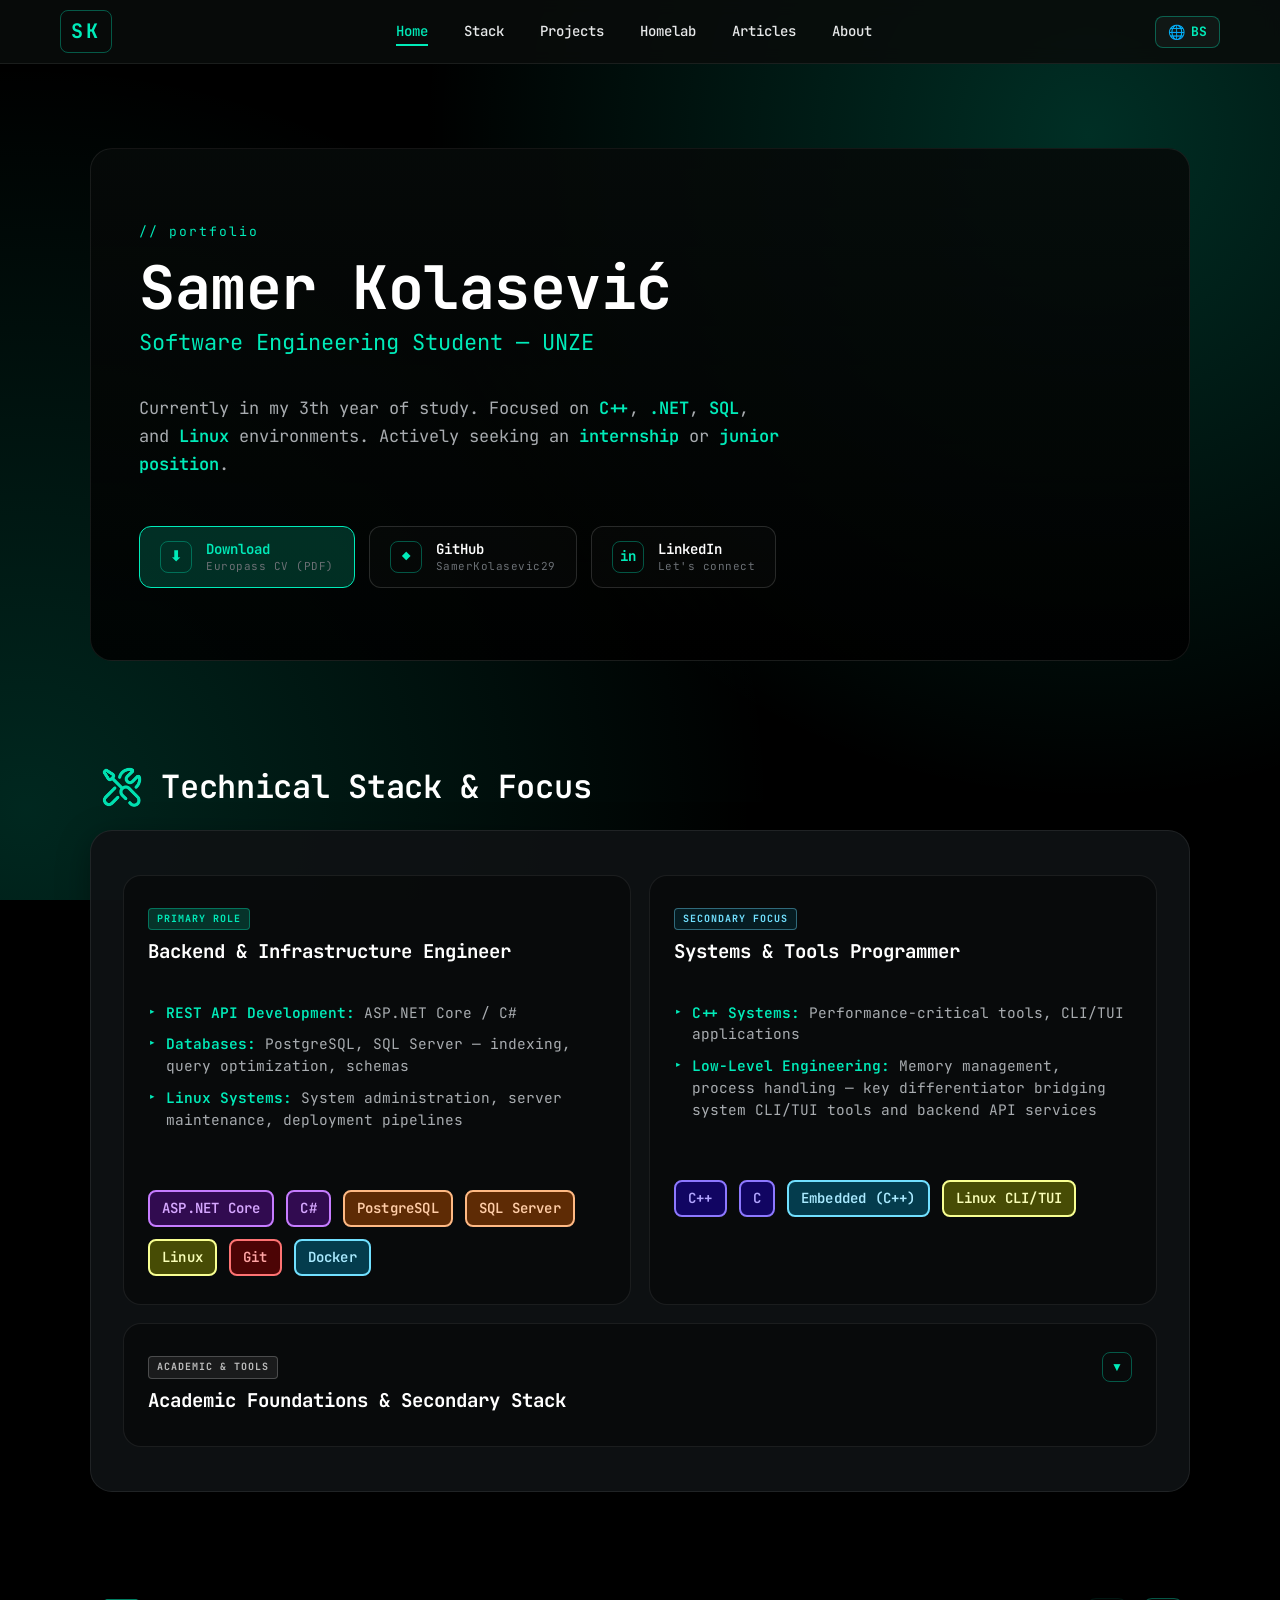
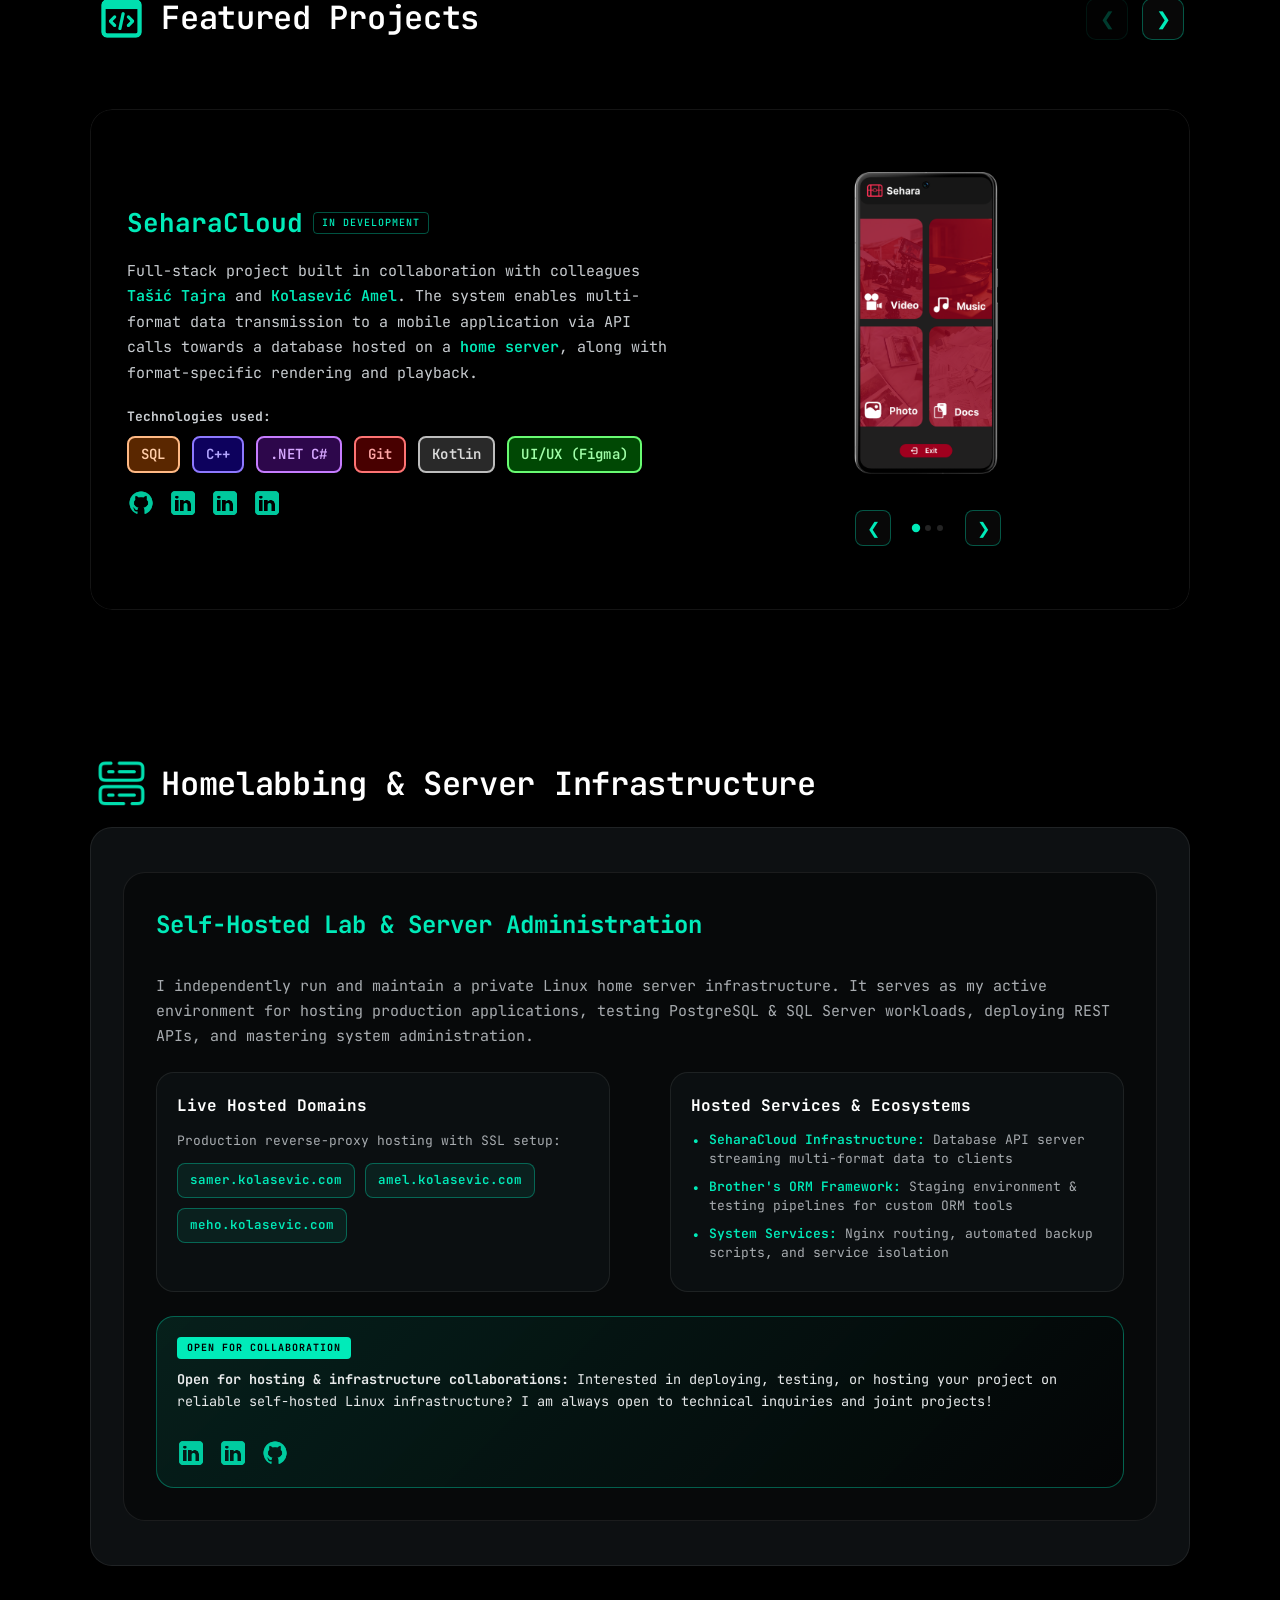
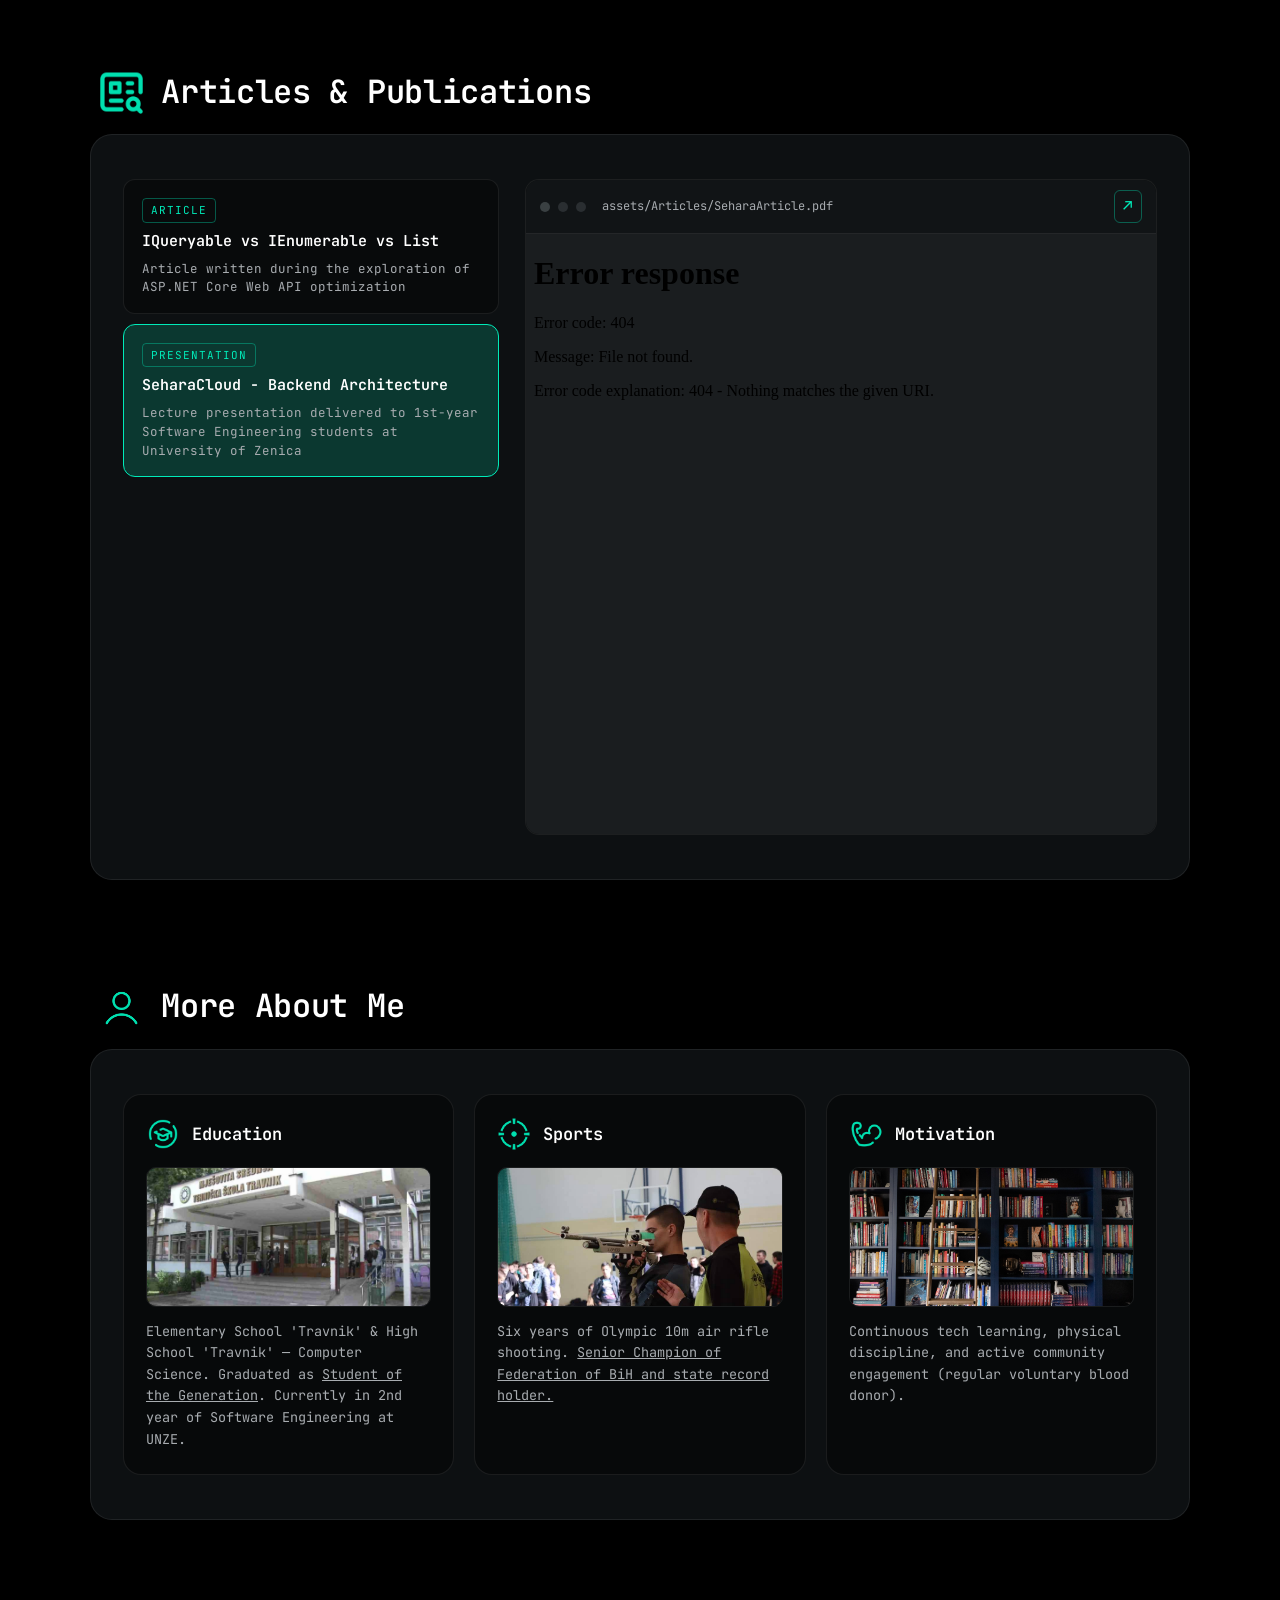
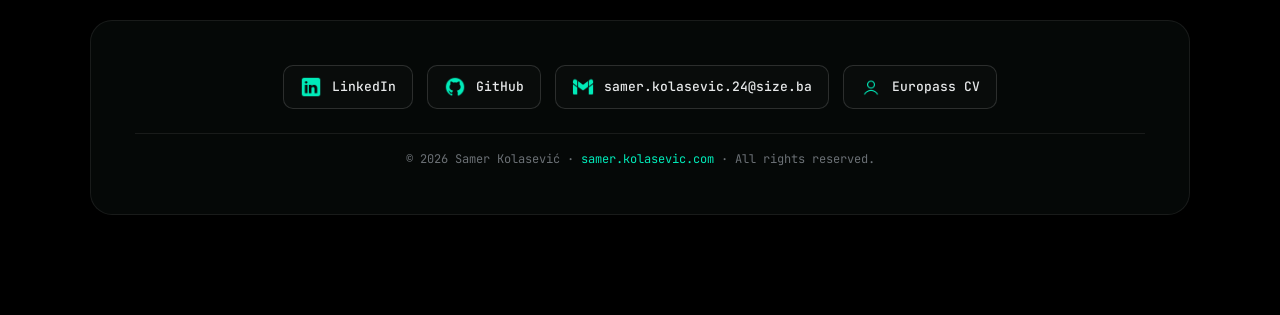
==== commit c7a0e68c: "fix: develop a complete CV-like web site with: - optimized performance via removing complex animatio" ====
--- a/index.html
+++ b/index.html
@@ -285,7 +285,7 @@
                     <!-- 3. TiltControl -->
                     <article class="ProjectContainer appear">
                         <div class="TextContainer">
-                            <h3>TiltControl — Multi-purpose App</h3>
+                            <h3>TiltControl - Multi-purpose App</h3>
                             <p class="project-description" 
                                data-en="Mobile application focused on reading <span class='green'>accelerometer</span> sensor data for:<br><span class='bullet'>•</span> Real-time object manipulation (motion, scaling, speed)<br><span class='bullet'>•</span> Collision physics engine for motion-controlled games<br><span class='bullet'>•</span> Universal hardware device controller mapping<br>"
                                data-bs="Mobilna aplikacija u fokusu očitavanja vrijednosti sa <span class='green'>akcelerometra</span>, sa namjenama u:<br><span class='bullet'>•</span> Okruženju za manipulaciju objekta (kretanje, veličina, brzina) u stvarnom vremenu<br><span class='bullet'>•</span> Engine-u koji definiše sudar sa ostalim objektima tokom pokreta (igre sa nagibom telefona)<br><span class='bullet'>•</span> Univerzalnom kontroleru uređaja sa filtriranjem i mapiranjem u svoj format<br>">
@@ -313,15 +313,12 @@
                         </div>
                         <div class="ImageContainer mini-slider-container portrait">
                             <div class="m-slide active">
-                                <img src="assets/MainMaterial/BiggerSmaller.gif" alt="Bigger Smaller">
-                            </div>
+                                <video src="assets/MainMaterial/BiggerSmaller.mp4" autoplay loop muted playsinline width="800" height="1710"></video>                            </div>
                             <div class="m-slide">
-                                <img src="assets/MainMaterial/CollisionDemo.gif" alt="Collision Demo">
-                            </div>
+                                <video src="assets/MainMaterial/CollisionDemo.mp4" autoplay loop muted playsinline width="800" height="1710"></video>                            </div>
                             <div class="m-slide double">
                                 <img src="assets/MainMaterial/Bracket.jpeg" alt="Bracket">
-                                <img src="assets/MainMaterial/Controller.gif" alt="Controller">
-                            </div>
+                                <video src="assets/MainMaterial/Controller.mp4" autoplay loop muted playsinline width="800" height="380"></video>                            </div>
                             <div class="m-slider-controls">
                                 <button class="m-btn m-prev" aria-label="Previous image">&#10094;</button>
                                 <span class="m-dots" aria-hidden="true"></span>
@@ -431,7 +428,7 @@
 
     <!-- ============== NOVA SEKCIJA: HOMELABBING & SERVERI ============== -->
     <div class="headingContainer" id="homelab">
-        <img src="assets/Icons/Tools.png" alt="Server Icon">
+        <img src="assets/Icons/server.png" alt="Server Icon">
         <h2 data-en="Homelabbing & Server Infrastructure" data-bs="Homelabbing i serveri">Homelabbing & Server Infrastructure</h2>
     </div>
     <section class="homelab appear">
@@ -472,13 +469,24 @@
                    data-bs="<strong>Otvoren za hosting i infrastrukturne saradnje:</strong> Želite testirati, deployati ili hostati svoj projekat na pouzdanoj Linux infrastrukturi? Otvoren sam za tehničke saradnje i zajedničke projekte!">
                     <strong>Open for hosting & infrastructure collaborations:</strong> Interested in deploying, testing, or hosting your project on reliable self-hosted Linux infrastructure? I am always open to technical inquiries and joint projects!
                 </p>
-            </div>
+                <div class="pro-links">
+                    <a href="https://www.linkedin.com/posts/samer-kolasevi%C4%87-119aaa377_linux-homelab-docker-activity-7481441859324559360-aw9d?utm_source=share&utm_medium=member_desktop&rcm=ACoAAF0-liUBKt19L-giEMNRvYN92p0xg4TTG8A" target="_blank" rel="noopener" title="LinkedIn post">
+                        <img src="assets/Icons/linkedin.png" alt="LinkedIn">
+                    </a>
+                    <a href="https://www.linkedin.com/posts/samer-kolasevi%C4%87-119aaa377_homelab-linux-ubuntu-activity-7477291218910134272-7bmd?utm_source=share&utm_medium=member_desktop&rcm=ACoAAF0-liUBKt19L-giEMNRvYN92p0xg4TTG8A" target="_blank" rel="noopener" title="LinkedIn post">
+                        <img src="assets/Icons/linkedin.png" alt="LinkedIn">
+                    </a>
+                    <a href="https://github.com/SamerKolasevic29/LinuxDump" target="_blank" rel="noopener" title="GitHub repository">
+                        <img src="assets/Icons/githab.png" alt="GitHub">
+                    </a>
+    </div>
+</div>
         </div>
     </section>
 
     <!-- ============== ČLANCI / PUBLIKACIJE ============== -->
     <div class="headingContainer" id="clanci">
-        <img src="assets/Icons/Code.png" alt="Code Icon">
+        <img src="assets/Icons/article.png" alt="Code Icon">
         <h2 data-en="Articles & Publications" data-bs="Članci i publikacije">Articles & Publications</h2>
     </div>
     <section class="clanci appear">
@@ -584,9 +592,9 @@
                 <img src="assets/Icons/githab.png" alt="GitHub">
                 <span>GitHub</span>
             </a>
-            <a href="mailto:samerkolasevic.dev@gmail.com" class="footer-link email-link">
+            <a href="mailto:samer.kolasevic.24@size.ba" class="footer-link email-link">
                 <img src="assets/Icons/Gmail.png" alt="Email">
-                <span>samerkolasevic.dev@gmail.com</span>
+                <span>samer.kolasevic.24@size.ba</span>
             </a>
             <a href="assets/Documents/SamerKolasevicCV.pdf" class="footer-link" download>
                 <img src="assets/Icons/Person.png" alt="CV">
--- a/style.css
+++ b/style.css
@@ -25,7 +25,6 @@
 html {
     background-color: var(--bg);
     overscroll-behavior-y: none;
-    scroll-behavior: smooth;
 }
 
 body {
@@ -35,7 +34,6 @@
     color: var(--text);
     padding: 0 20px 60px;
     padding-top: calc(var(--nav-h) + 24px);
-    background-color: #000;
 }
 
 /* GPU-accelerated fixed pozadina - sprječava lag pri skrolu */
@@ -46,8 +44,8 @@
     z-index: -1;
     pointer-events: none;
     background:
-        radial-gradient(circle at 50% -10%, rgba(0, 90, 70, 0.45) 0%, rgba(0, 30, 25, 0.25) 44%, rgba(0,0,0,0) 70%),
-        radial-gradient(circle at 80% 110%, rgba(0, 60, 50, 0.25) 0%, rgba(0,0,0,0) 45%),
+        radial-gradient(circle at 85% 15%, rgba(0, 235, 185, 0.20) 0%, rgba(0,0,0,0) 50%),
+        radial-gradient(circle at 2% 90%, rgba(0, 235, 185, 0.17) 0%, rgba(0,0,0,0) 50%),
         #000;
 }
 
@@ -136,9 +134,7 @@
     padding: clamp(36px, 6vw, 72px) clamp(24px, 4vw, 48px);
     border: 1px solid var(--border);
     border-radius: var(--radius-lg);
-    background: linear-gradient(180deg, rgba(0, 235, 185, 0.04) 0%, rgba(0,0,0,0.35) 100%);
-    backdrop-filter: blur(8px);
-    -webkit-backdrop-filter: blur(8px);
+    background: linear-gradient(180deg, rgba(6, 10, 9, 0.9) 0%, rgba(0,0,0,0.85) 100%);
 }
 .hero-inner { max-width: 820px; }
 
@@ -205,9 +201,7 @@
     max-width: 1100px;
     margin: 0 auto clamp(60px, 8vw, 100px);
     padding: clamp(28px, 4vw, 44px) clamp(20px, 3vw, 32px);
-    background: var(--bg-panel);
-    backdrop-filter: blur(8px);
-    -webkit-backdrop-filter: blur(8px);
+    background: rgba(15, 18, 20, 0.92); 
     border: 1px solid var(--border);
     border-radius: var(--radius-lg);
     box-shadow: 0 8px 32px rgba(0, 0, 0, 0.35);
@@ -240,14 +234,14 @@
 
 .StackContainer {
     background-color: rgba(0, 0, 0, 0.35);
-    padding: 22px 24px;
+    padding: 28px 24px;
     border: 1px solid var(--border);
     border-radius: var(--radius);
 }
 .StackContainer h3 {
     color: #fff;
     font-size: clamp(16px, 1.5vw, 19px);
-    margin: 2px 0 10px 0;
+    margin: 2px -2px 10px 0;
 }
 .stack-sub { color: var(--text-dim); font-size: 13px; margin-bottom: 12px; }
 
@@ -280,7 +274,7 @@
 .stack-list {
     list-style: none;
     padding: 0;
-    margin: 12px 0 70px 0;
+    margin: 12px 0 60px 0;
 }
 .stack-list li {
     position: relative;
@@ -507,6 +501,7 @@
 
 .ImageContainer {
     flex: 1 1 320px;
+    width: 320px;
     display: flex;
     justify-content: center;
     align-items: center;
@@ -532,15 +527,18 @@
     flex-direction: column;
     align-items: center;
     width: 100%;
-    max-width: 520px;
+    max-width: 450px;
+    flex-shrink: 0;
 }
 
 .m-slide {
     display: none;
     width: 100%;
+    max-width: 100%;
+    overflow: hidden;
     justify-content: center;
     align-items: center;
-    gap: 14px;
+    gap: 10px;
     animation: fadeIn .4s ease;
 }
 .m-slide.active { display: flex; }
@@ -548,16 +546,18 @@
 .m-slide img {
     max-width: 100%;
     border-radius: 10px;
-    border: 1px solid var(--border);
     box-shadow: 0 6px 20px rgba(0, 0, 0, 0.4);
     object-fit: contain;
 }
+.m-slide.double img,
+.m-slide.double video { max-width: 48%; max-height: 320px; }
+
 .m-slide.double img { max-width: 48%; }
-
-.mini-slider-container.portrait .m-slide { min-height: 360px; }
-.mini-slider-container.portrait .m-slide img { max-height: 360px; }
-.mini-slider-container.portrait .m-slide.double img { max-height: 320px; }
-
+.mini-slider-container.portrait .m-slide { min-height: 320px; }
+.mini-slider-container.portrait .m-slide img,
+.mini-slider-container.portrait .m-slide video { max-height: 320px;  }
+.mini-slider-container.portrait .m-slide.double img,
+.mini-slider-container.portrait .m-slide.double video { max-height: 280px; }
 .m-slider-controls {
     margin-top: 18px;
     display: flex;
@@ -817,9 +817,7 @@
 
 .footer-glass {
     max-width: 1100px; margin: 0 auto 40px;
-    background-color: rgba(8, 10, 11, 0.85);
-    backdrop-filter: blur(8px);
-    -webkit-backdrop-filter: blur(8px);
+    background-color: rgba(6, 9, 8, 0.95);
     border-radius: var(--radius-lg);
     padding: clamp(28px, 4vw, 44px);
     border: 1px solid var(--border);
@@ -897,7 +895,8 @@
 
     .mini-slider-container.portrait { max-width: 280px; margin: 0 auto; }
     .mini-slider-container.portrait .m-slide { min-height: 300px; }
-    .mini-slider-container.portrait .m-slide img { max-height: 300px; }
+    .mini-slider-container.portrait .m-slide img,
+    .mini-slider-container.portrait .m-slide video { max-height: 300px; }
     .mini-slider-container.portrait .m-slide.double { flex-direction: column; }
     .mini-slider-container.portrait .m-slide.double img { max-width: 100%; max-height: 180px; }
 
@@ -908,6 +907,14 @@
     }
     .project-description.expanded { display: block; -webkit-line-clamp: unset; }
 
+video {
+    max-width: 100%;
+    height: auto;
+    display: block;
+    object-fit: cover;
+    border-radius: 12px;
+}
+
     .footer-content { flex-direction: column; }
     .footer-link { width: 100%; max-width: 320px; justify-content: center; }
     .slider-controls { display: none; }
@@ -918,4 +925,13 @@
         animation-duration: 0.01ms !important;
         transition-duration: 0.01ms !important;
     }
+}
+
+@media (max-width: 768px) {
+    video[src*="CollisionDemo"],
+    video[src*="BiggerSmaller"] {
+        max-height: 220px;
+        width: auto;
+        margin: 0 auto;
+    }
 }
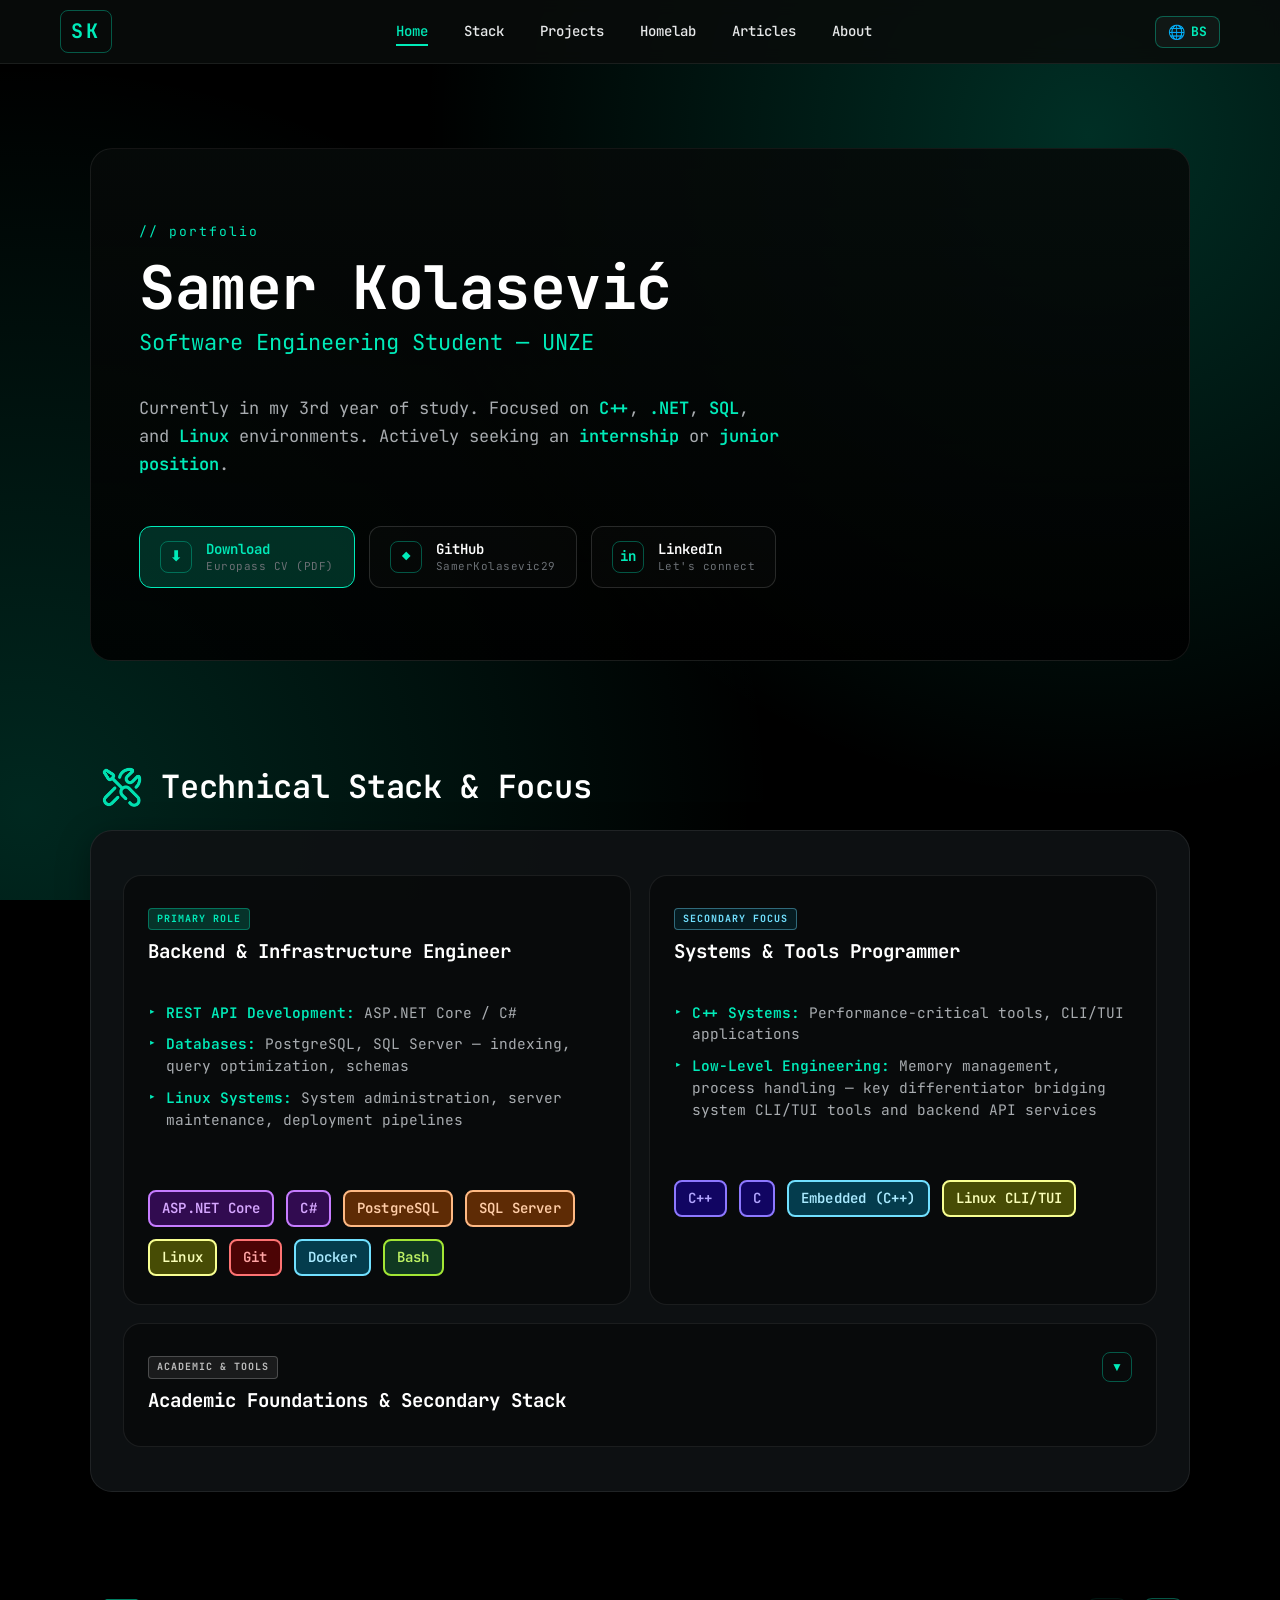
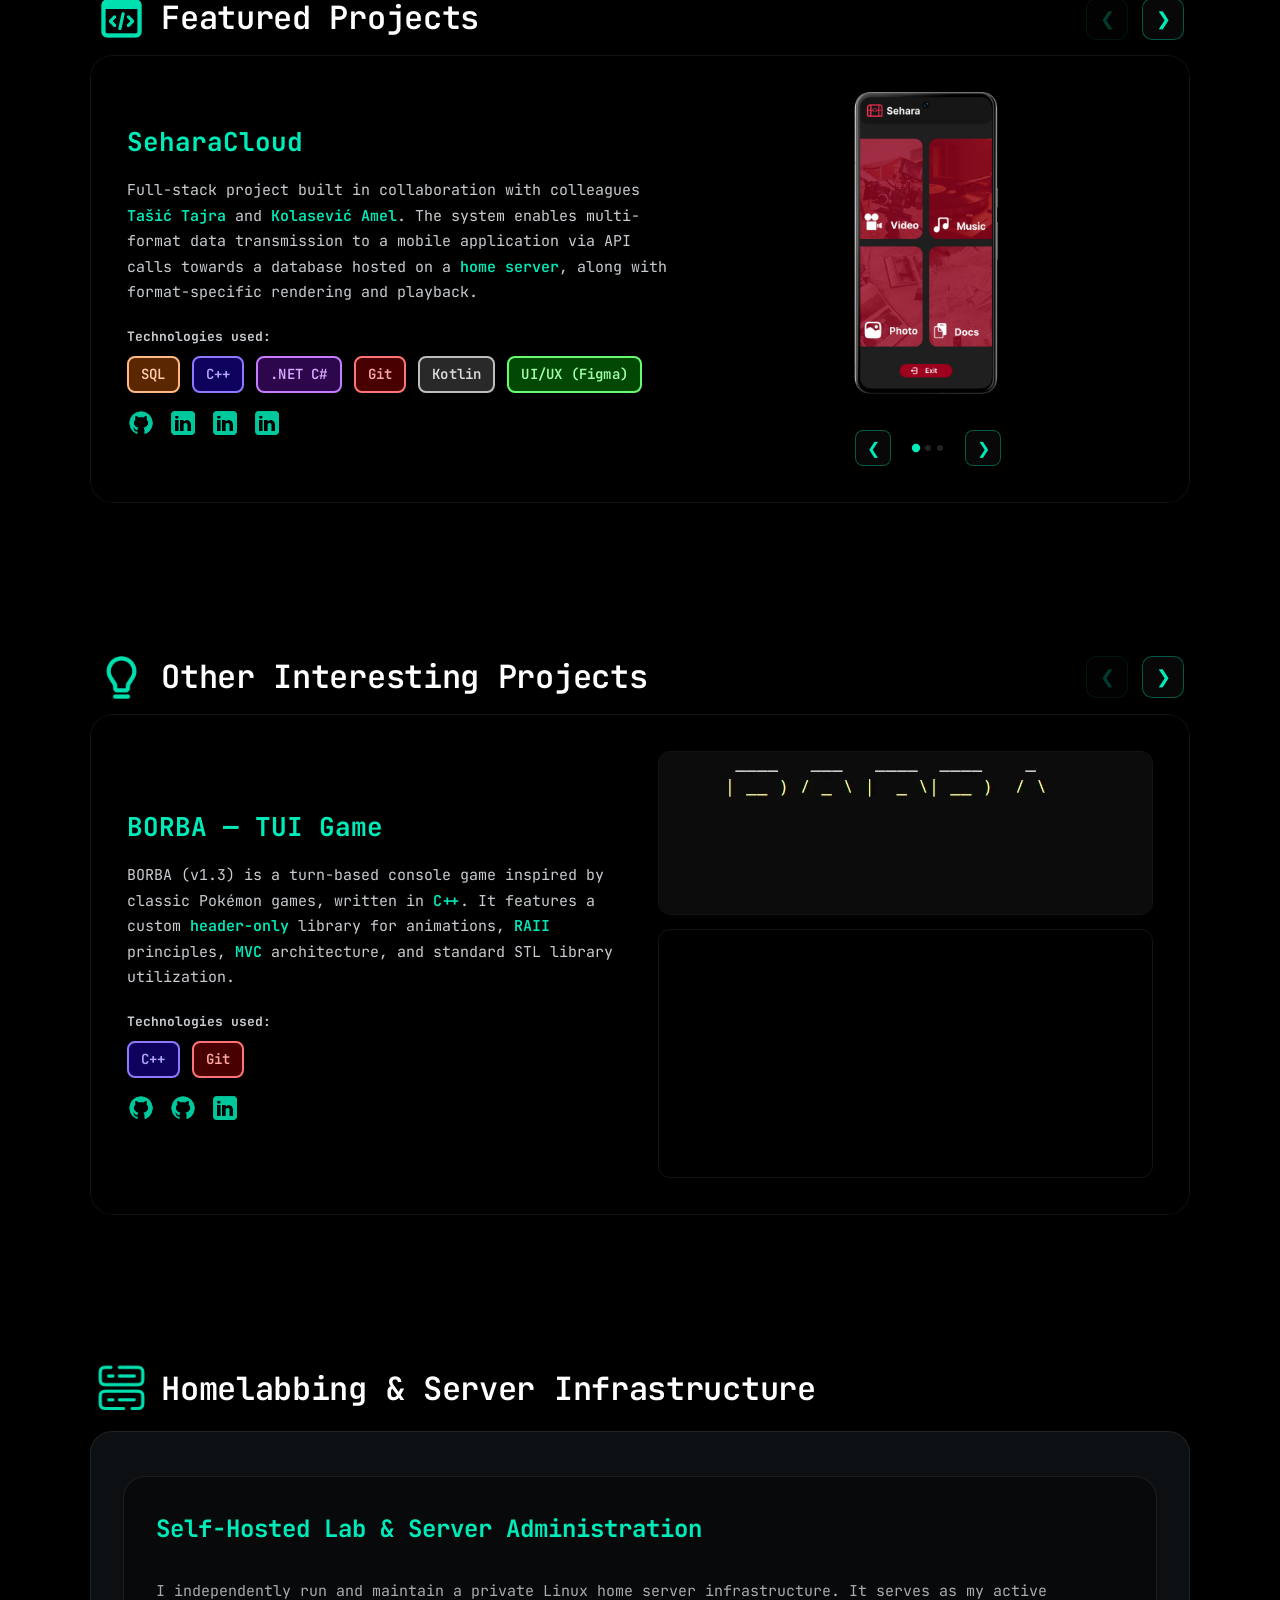
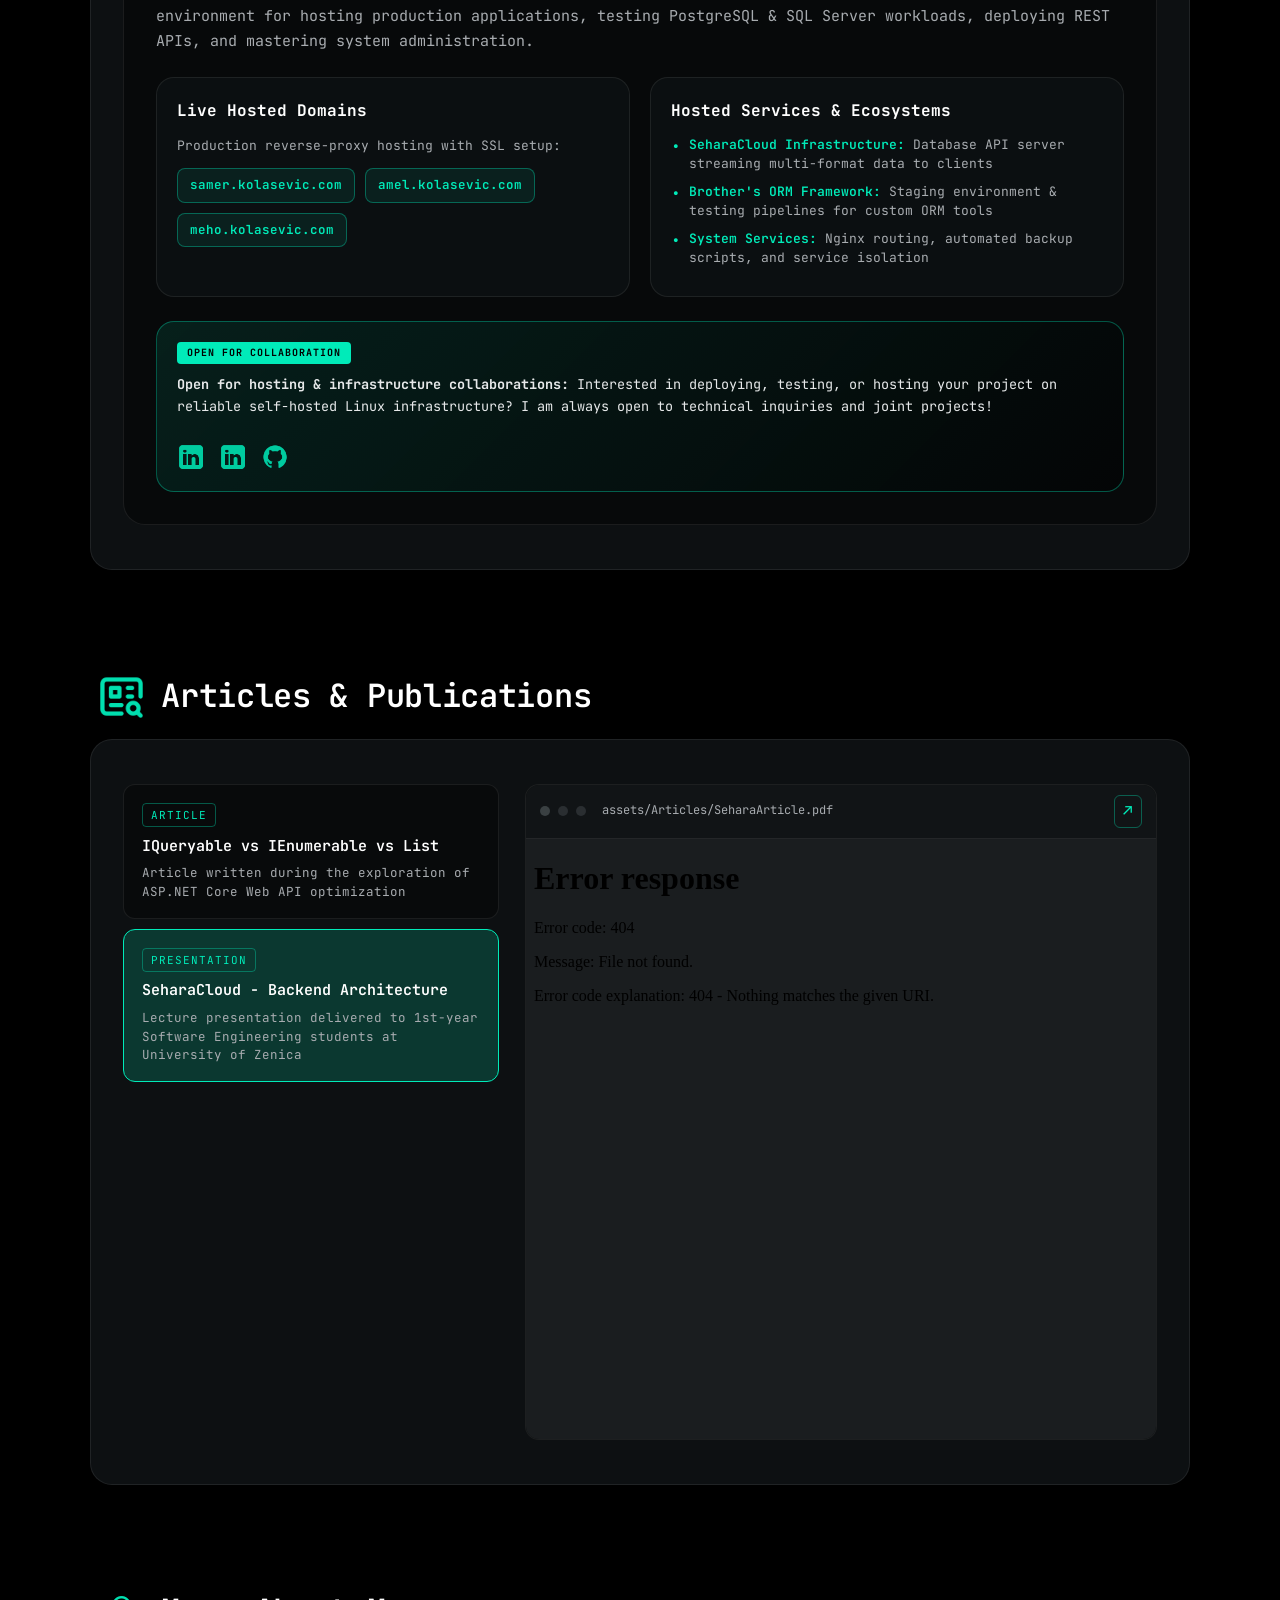
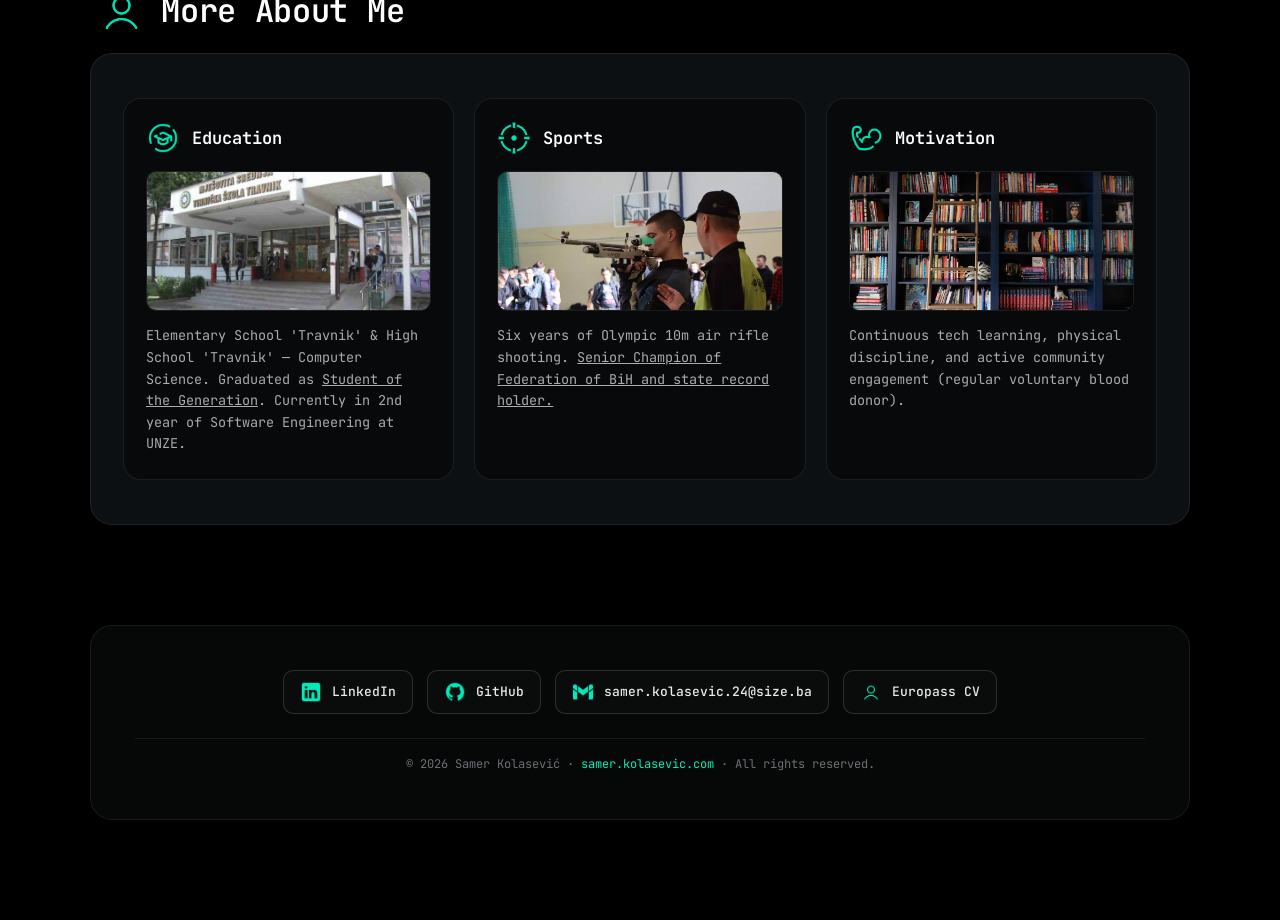
==== commit facdf7c7: "feat: add new projects and sorted to two logical types" ====
--- a/index.html
+++ b/index.html
@@ -64,9 +64,9 @@
             <h1 class="hero-name">Samer Kolasević</h1>
             <p class="hero-title" data-en="Software Engineering Student — UNZE" data-bs="Student softverskog inženjerstva — UNZE">Software Engineering Student — UNZE</p>
             <p class="hero-bio" 
-               data-en="Currently in my 3th year of study. Focused on <span class='green'>C++</span>, <span class='green'>.NET</span>, <span class='green'>SQL</span>, and <span class='green'>Linux</span> environments. Actively seeking an <span class='green'>internship</span> or <span class='green'>junior position</span>."
+               data-en="Currently in my 3rd year of study. Focused on <span class='green'>C++</span>, <span class='green'>.NET</span>, <span class='green'>SQL</span>, and <span class='green'>Linux</span> environments. Actively seeking an <span class='green'>internship</span> or <span class='green'>junior position</span>."
                data-bs="Trenutno na 3. godini studija. Fokus na <span class='green'>C++</span>, <span class='green'>.NET</span>, <span class='green'>SQL</span> i <span class='green'>Linux</span> okruženju. Aktivno tražim <span class='green'>praksu</span> ili <span class='green'>junior poziciju</span>.">
-                Currently in my 3th year of study. Focused on <span class="green">C++</span>, <span class="green">.NET</span>, <span class="green">SQL</span>, and <span class="green">Linux</span> environments. Actively seeking an <span class="green">internship</span> or <span class="green">junior position</span>.
+                Currently in my 3rd year of study. Focused on <span class="green">C++</span>, <span class="green">.NET</span>, <span class="green">SQL</span>, and <span class="green">Linux</span> environments. Actively seeking an <span class="green">internship</span> or <span class="green">junior position</span>.
             </p>
 
             <div class="hero-cta">
@@ -84,7 +84,7 @@
                         <span class="cta-sub">SamerKolasevic29</span>
                     </span>
                 </a>
-                <a class="cta-btn" href="https://www.linkedin.com/in/samer-kolasevi%C4%87-119aaa377/" target="_blank" rel="noopener">
+                <a class="cta-btn" href="https://www.linkedin.com/in/samer-kolasevic/" target="_blank" rel="noopener">
                     <span class="cta-icon" aria-hidden="true">in</span>
                     <span class="cta-text">
                         <span class="cta-label">LinkedIn</span>
@@ -126,6 +126,7 @@
                         <span class="tech-badge linux">Linux</span>
                         <span class="tech-badge git">Git</span>
                         <span class="tech-badge docker">Docker</span>
+                        <span class="tech-badge bash">Bash</span>
                     </div>
                 </div>
             </div>
@@ -180,27 +181,27 @@
         </div>
     </section>
 
-    <!-- ============== PROJEKTI ============== -->
-    <div class="headingContainer" id="projekti">
-        <img src="assets/Icons/Code.png" alt="Code Icon">
-        <h2 data-en="Featured Projects" data-bs="Projekti i radovi">Featured Projects</h2>
-        <div class="slider-controls">
-            <button class="slider-btn prev-btn" id="prevBtn" aria-label="Previous project">&#10094;</button>
-            <button class="slider-btn next-btn" id="nextBtn" aria-label="Next project">&#10095;</button>
-        </div>
-    </div>
-
-    <p class="swipe-hint" data-en="swipe for next / previous project ↔" data-bs="swipe za sljedeći / prethodni projekat ↔">swipe for next / previous project ↔</p>
-
-    <section class="projekti">
-        <div class="slider-wrapper">
-            <div class="slider-track-container">
-                <div class="slider-track" id="sliderTrack">
-
-                    <!-- 1. SeharaCloud (Refresh sa slikama i mini sliderom) -->
+    <!-- ============== PROJEKTI — FEATURED ============== -->
+    <div data-slider-group>
+        <div class="headingContainer" id="projekti" data-nav="projekti">
+            <img src="assets/Icons/Code.png" alt="Code Icon">
+            <h2 data-en="Featured Projects" data-bs="Istaknuti projekti">Featured Projects</h2>
+            <div class="slider-controls">
+                <button class="slider-btn prev-btn" aria-label="Previous project">&#10094;</button>
+                <button class="slider-btn next-btn" aria-label="Next project">&#10095;</button>
+            </div>
+        </div>
+
+        <p class="swipe-hint" data-en="swipe for next / previous project ↔" data-bs="swipe za sljedeći / prethodni projekat ↔">swipe for next / previous project ↔</p>
+
+        <section class="projekti">
+            <div class="slider-wrapper">
+                <div class="slider-track-container">
+                    <div class="slider-track">
+
                     <article class="ProjectContainer appear">
                         <div class="TextContainer">
-                            <h3>SeharaCloud <span class="tag-status" data-en="IN DEVELOPMENT" data-bs="U RAZVOJU">IN DEVELOPMENT</span></h3>
+                            <h3>SeharaCloud</h3>
                             <p class="project-description" 
                                data-en="Full-stack project built in collaboration with colleagues <span class='green'>Tašić Tajra</span> and <span class='green'>Kolasević Amel</span>. The system enables multi-format data transmission to a mobile application via API calls towards a database hosted on a <span class='green'>home server</span>, along with format-specific rendering and playback."
                                data-bs="Full-stack projekat u saradnji sa kolegama <span class='green'>Tašić Tajrom</span> i <span class='green'>Kolasević Amelom</span>. Sistem obezbjeđuje prenos različitih formata podataka na mobilnu aplikaciju API pozivima prema bazi podataka (<span class='green'>kućni server</span>), te prikladan prikaz i reprodukciju u zavisnosti od formata.">
@@ -220,13 +221,13 @@
                                 <a href="https://github.com/SamerKolasevic29/SeharaCloud" target="_blank" rel="noopener" title="GitHub repository">
                                     <img src="assets/Icons/githab.png" alt="GitHub">
                                 </a>
-                                <a href="https://www.linkedin.com/posts/samer-kolasevi%C4%87-119aaa377_linux-win-linus-ugcPost-7446210307720617984-X50k" target="_blank" rel="noopener" title="LinkedIn post">
+                                <a href="https://lnkd.in/p/da8-s-sW" target="_blank" rel="noopener" title="LinkedIn post">
                                     <img src="assets/Icons/linkedin.png" alt="LinkedIn">
                                 </a>
-                                <a href="https://www.linkedin.com/posts/samer-kolasevi%C4%87-119aaa377_mama-vidi-me-gdje-sam-dana-3062026-godine-activity-7466439901643816960-bSya?utm_source=share&utm_medium=member_desktop&rcm=ACoAAF0-liUBKt19L-giEMNRvYN92p0xg4TTG8A" target="_blank" rel="noopener" title="LinkedIn post">
+                                <a href="https://lnkd.in/p/dnTQipPy" target="_blank" rel="noopener" title="LinkedIn post">
                                     <img src="assets/Icons/linkedin.png" alt="LinkedIn">
                                 </a>
-                                <a href="https://www.linkedin.com/posts/samer-kolasevi%C4%87-119aaa377_linux-win-linus-ugcPost-7446210307720617984-X50k" target="_blank" rel="noopener" title="LinkedIn post">
+                                <a href="https://lnkd.in/p/dzRRyMcA" target="_blank" rel="noopener" title="LinkedIn post">
                                     <img src="assets/Icons/linkedin.png" alt="LinkedIn">
                                 </a>
                             </div>
@@ -248,41 +249,36 @@
                             </div>
                         </div>
                     </article>
-
-                    <!-- 2. BORBA -->
+                    <!-- TMV -->
                     <article class="ProjectContainer appear">
                         <div class="TextContainer">
-                            <h3>BORBA — TUI Game</h3>
-                            <p class="project-description" 
-                               data-en="BORBA (v1.3) is a turn-based console game inspired by classic Pokémon games, written in <span class='green'>C++</span>. It features a custom <span class='green'>header-only</span> library for animations, <span class='green'>RAII</span> principles, <span class='green'>MVC</span> architecture, and standard STL library utilization."
-                               data-bs="BORBA (v1.3) je konzolna igra na poteze (kao stare Pokémon igre) napisana u <span class='green'>C++</span>. Sastoji se od custom <span class='green'>header-only</span> biblioteke za animacije, <span class='green'>RAII</span> principa, <span class='green'>MVC</span> arhitekture (početno monolitne) i STL biblioteke.">
-                                BORBA (v1.3) is a turn-based console game inspired by classic Pokémon games, written in <span class="green">C++</span>. It features a custom <span class="green">header-only</span> library for animations, <span class="green">RAII</span> principles, <span class="green">MVC</span> architecture, and standard STL library utilization.
-                            </p>
-                            <button class="read-more-btn" type="button" data-en="Read more ▼" data-bs="Pročitaj više ▼">Read more ▼</button>
-                            <p class="tech-naslov" data-en="Technologies used:" data-bs="Korištene tehnologije:">Technologies used:</p>
-                            <div class="badges">
-                                <span class="tech-badge cpp">C++</span>
+                            <h3>tmv - Timer Move</h3>
+                            <p class="project-description"
+                               data-en="<span class='green'>TMV</span> (timer mv) is a minimal move utility written in <span class='green'>Bash</span>. It moves files using built-in <span class='green'>presets</span> and integrates with <span class='green'>systemd.timer</span>, so moves run on a schedule instead of by hand. Built to stay small, readable and easy to adapt to your own folders."
+                               data-bs="<span class='green'>TMV</span> (timer mv) je minimalistički alat za premještanje fajlova napisan u <span class='green'>Bashu</span>. Premješta fajlove pomoću ugrađenih <span class='green'>preseta</span> i integriše se sa <span class='green'>systemd.timer</span>-om, pa se premještanje izvršava po rasporedu, a ne ručno. Namjerno ostaje malen, čitljiv i lak za prilagođavanje vlastitim folderima.">
+                                <span class="green">TMV</span> (timer mv) is a minimal move utility written in <span class="green">Bash</span>. It moves files using built-in <span class="green">presets</span> and integrates with <span class="green">systemd.timer</span>, so moves run on a schedule instead of by hand. Built to stay small, readable and easy to adapt to your own folders.
+                            </p>
+                            <button class="read-more-btn" type="button" data-en="Read more ▼" data-bs="Pročitaj više ▼">Read more ▼</button>
+                            <p class="tech-naslov" data-en="Technologies used:" data-bs="Korištene tehnologije:">Technologies used:</p>
+                            <div class="badges">
+                                <span class="tech-badge bash">Bash</span>
+                                <span class="tech-badge linux">Linux</span>
                                 <span class="tech-badge git">Git</span>
                             </div>
                             <div class="pro-links">
-                                <a href="https://github.com/SamerKolasevic29/BORBA-v1.3" target="_blank" rel="noopener" title="GitHub repository">
-                                    <img src="assets/Icons/githab.png" alt="GitHub">
-                                </a>
-                                <a href="https://github.com/SamerKolasevic29/BORBA-V1.0" target="_blank" rel="noopener" title="GitHub Legacy">
-                                    <img src="assets/Icons/githab.png" alt="GitHub Legacy">
-                                </a>
-                                <a href="https://www.linkedin.com/posts/samer-kolasevi%C4%87-119aaa377_cpp-cplusplus-gamedev-ugcPost-7431345320569192449-kwdS" target="_blank" rel="noopener" title="LinkedIn post">
-                                    <img src="assets/Icons/linkedin.png" alt="LinkedIn">
+                                <a href="https://github.com/SamerKolasevic29/tmv.git" title="GitHub repository">
+                                    <img src="assets/Icons/githab.png" alt="GitHub" target="_blank" rel="noopener">
+                                </a>
+                                <a href="https://lnkd.in/p/dvP_Jv84" title="LinkedIn post" target="_blank" rel="noopener">
+                                    <img src="assets/Icons/linkedin.png" alt="LinkedIn" >
                                 </a>
                             </div>
                         </div>
                         <div class="ImageContainer grid-vertical">
-                            <img src="assets/MainMaterial/Borba.webp" alt="Borba — screenshot">
-                            <video src="assets/MainMaterial/Borba2.mp4" autoplay loop muted playsinline></video>
-                        </div>
-                    </article>
-
-                    <!-- 3. TiltControl -->
+                            <img src="assets/MainMaterial/tmvHero.png" alt="TMV — screenshot">
+                        </div>
+                    </article>
+
                     <article class="ProjectContainer appear">
                         <div class="TextContainer">
                             <h3>TiltControl - Multi-purpose App</h3>
@@ -306,7 +302,7 @@
                                 <a href="https://github.com/SamerKolasevic29/TiltControl" target="_blank" rel="noopener" title="GitHub repository">
                                     <img src="assets/Icons/githab.png" alt="GitHub">
                                 </a>
-                                <a href="https://www.linkedin.com/feed/update/urn:li:activity:7415775892251316224/" target="_blank" rel="noopener" title="LinkedIn post">
+                                <a href="https://lnkd.in/p/dFe3xGC9" target="_blank" rel="noopener" title="LinkedIn post">
                                     <img src="assets/Icons/linkedin.png" alt="LinkedIn">
                                 </a>
                             </div>
@@ -326,8 +322,101 @@
                             </div>
                         </div>
                     </article>
-
-                    <!-- 4. RBAC -->
+                    <!-- PerfTest -->
+                    <article class="ProjectContainer no-image appear">
+                        <div class="TextContainer">
+                            <h3>PerfTest <span class="tag-status" data-en="IN DEVELOPMENT" data-bs="U RAZVOJU">IN DEVELOPMENT</span></h3>
+                            <p class="project-description"
+                               data-en="Project for load testing three different APIs — <span class='green'>Python FastAPI</span>, <span class='green'>Java Spring Boot</span> and <span class='green'>ASP.NET Core</span> — with <span class='green'>k6</span>. All three serve the same simulated eStore, so the main purpose is to stress test them and compare the resulting metrics side by side."
+                               data-bs="Projekat za testiranje opterećenja tri različita API-ja — <span class='green'>Python FastAPI</span>, <span class='green'>Java Spring Boot</span> i <span class='green'>ASP.NET Core</span> — pomoću <span class='green'>k6</span> alata. Sva tri servisa pokreću istu simuliranu eStore aplikaciju, a glavna svrha je stres test i uporedna analiza dobijenih metrika.">
+                                Project for load testing three different APIs — <span class="green">Python FastAPI</span>, <span class="green">Java Spring Boot</span> and <span class="green">ASP.NET Core</span> — with <span class="green">k6</span>. All three serve the same simulated eStore, so the main purpose is to stress test them and compare the resulting metrics side by side.
+                            </p>
+                            <button class="read-more-btn" type="button" data-en="Read more ▼" data-bs="Pročitaj više ▼">Read more ▼</button>
+                            <p class="tech-naslov" data-en="Technologies used:" data-bs="Korištene tehnologije:">Technologies used:</p>
+                            <div class="badges">
+                                <span class="tech-badge py">Python</span>
+                                <span class="tech-badge docker">Docker</span>
+                                <span class="tech-badge spring">Spring Boot</span>
+                                <span class="tech-badge cs">ASP.NET Core</span>
+                                <span class="tech-badge sql">PostgreSQL</span>
+                            </div>
+                        </div>
+                    </article>
+
+                    <!-- SIM Base -->
+                    <article class="ProjectContainer no-image appear">
+                        <div class="TextContainer">
+                            <h3>SIM Base <span class="tag-status" data-en="IN DEVELOPMENT" data-bs="U RAZVOJU">IN DEVELOPMENT</span></h3>
+                            <p class="project-description"
+                               data-en="Desktop application made for an insurance company to replace pen, paper and Excel datasheets. The system has a detailed <span class='green'>License Calculator</span>, a <span class='green'>Template Filler</span> and complete <span class='green'>database manipulation</span>, all through a <span class='green'>JavaFX</span> interface."
+                               data-bs="Desktop aplikacija napravljena za osiguravajuću kuću kao zamjena za papir, olovku i Excel tabele. Sistem ima detaljan <span class='green'>kalkulator registracije</span>, <span class='green'>popunjavanje šablona</span> i kompletnu <span class='green'>manipulaciju bazom podataka</span>, sve kroz <span class='green'>JavaFX</span> interfejs.">
+                                Desktop application made for an insurance company to replace pen, paper and Excel datasheets. The system has a detailed <span class="green">License Calculator</span>, a <span class="green">Template Filler</span> and complete <span class="green">database manipulation</span>, all through a <span class="green">JavaFX</span> interface.
+                            </p>
+                            <button class="read-more-btn" type="button" data-en="Read more ▼" data-bs="Pročitaj više ▼">Read more ▼</button>
+                            <p class="tech-naslov" data-en="Technologies used:" data-bs="Korištene tehnologije:">Technologies used:</p>
+                            <div class="badges">
+                                <span class="tech-badge java">Java</span>
+                                <span class="tech-badge sql">PostgreSQL</span>
+                                <span class="tech-badge theory">System Design</span>
+                            </div>
+                        </div>
+                    </article>
+
+                    </div>
+                </div>
+            </div>
+        </section>
+    </div>
+
+    <!-- ============== PROJEKTI — OTHER INTERESTING ============== -->
+    <div data-slider-group>
+        <div class="headingContainer" id="ostali-projekti" data-nav="projekti">
+            <img src="assets/Icons/bulb.png" alt="Bulb Icon">
+            <h2 data-en="Other Interesting Projects" data-bs="Ostali zanimljivi projekti">Other Interesting Projects</h2>
+            <div class="slider-controls">
+                <button class="slider-btn prev-btn" aria-label="Previous project">&#10094;</button>
+                <button class="slider-btn next-btn" aria-label="Next project">&#10095;</button>
+            </div>
+        </div>
+
+        <p class="swipe-hint" data-en="swipe for next / previous project ↔" data-bs="swipe za sljedeći / prethodni projekat ↔">swipe for next / previous project ↔</p>
+
+        <section class="projekti">
+            <div class="slider-wrapper">
+                <div class="slider-track-container">
+                    <div class="slider-track">
+
+                    <article class="ProjectContainer appear">
+                        <div class="TextContainer">
+                            <h3>BORBA — TUI Game</h3>
+                            <p class="project-description" 
+                               data-en="BORBA (v1.3) is a turn-based console game inspired by classic Pokémon games, written in <span class='green'>C++</span>. It features a custom <span class='green'>header-only</span> library for animations, <span class='green'>RAII</span> principles, <span class='green'>MVC</span> architecture, and standard STL library utilization."
+                               data-bs="BORBA (v1.3) je konzolna igra na poteze (kao stare Pokémon igre) napisana u <span class='green'>C++</span>. Sastoji se od custom <span class='green'>header-only</span> biblioteke za animacije, <span class='green'>RAII</span> principa, <span class='green'>MVC</span> arhitekture (početno monolitne) i STL biblioteke.">
+                                BORBA (v1.3) is a turn-based console game inspired by classic Pokémon games, written in <span class="green">C++</span>. It features a custom <span class="green">header-only</span> library for animations, <span class="green">RAII</span> principles, <span class="green">MVC</span> architecture, and standard STL library utilization.
+                            </p>
+                            <button class="read-more-btn" type="button" data-en="Read more ▼" data-bs="Pročitaj više ▼">Read more ▼</button>
+                            <p class="tech-naslov" data-en="Technologies used:" data-bs="Korištene tehnologije:">Technologies used:</p>
+                            <div class="badges">
+                                <span class="tech-badge cpp">C++</span>
+                                <span class="tech-badge git">Git</span>
+                            </div>
+                            <div class="pro-links">
+                                <a href="https://github.com/SamerKolasevic29/BORBA-v1.3" target="_blank" rel="noopener" title="GitHub repository">
+                                    <img src="assets/Icons/githab.png" alt="GitHub">
+                                </a>
+                                <a href="https://github.com/SamerKolasevic29/BORBA-V1.0" target="_blank" rel="noopener" title="GitHub Legacy">
+                                    <img src="assets/Icons/githab.png" alt="GitHub Legacy">
+                                </a>
+                                <a href="https://lnkd.in/p/dNFvJNwb" target="_blank" rel="noopener" title="LinkedIn post">
+                                    <img src="assets/Icons/linkedin.png" alt="LinkedIn">
+                                </a>
+                            </div>
+                        </div>
+                        <div class="ImageContainer grid-vertical">
+                            <img src="assets/MainMaterial/Borba.webp" alt="Borba — screenshot">
+                            <video src="assets/MainMaterial/Borba2.mp4" autoplay loop muted playsinline></video>
+                        </div>
+                    </article>
                     <article class="ProjectContainer appear">
                         <div class="TextContainer">
                             <h3>RBAC-SYS — Admin vs Worker</h3>
@@ -344,13 +433,13 @@
                                 <span class="tech-badge git">Git</span>
                             </div>
                             <div class="pro-links">
-                                <a href="https://github.com/SamerKolasevic29/RBACimplementation" target="_blank" rel="noopener" title="GitHub repository">
+                                <a href="https://github.com/SamerKolasevic29/RBAC-system" target="_blank" rel="noopener" title="GitHub repository">
                                     <img src="assets/Icons/githab.png" alt="GitHub">
                                 </a>
-                                <a href="https://www.linkedin.com/posts/samer-kolasevi%C4%87-119aaa377_cpp-cplusplus-cybersecurity-ugcPost-7444677986198609920-lxef" target="_blank" rel="noopener" title="LinkedIn post">
+                                <a href="https://lnkd.in/p/dweaWvxc" target="_blank" rel="noopener" title="LinkedIn post">
                                     <img src="assets/Icons/linkedin.png" alt="LinkedIn">
                                 </a>
-                                <a href="https://www.linkedin.com/posts/samer-kolasevi%C4%87-119aaa377_during-the-reuse-of-my-custom-animationh-ugcPost-7443298048321032194-ngeW" target="_blank" rel="noopener" title="LinkedIn article">
+                                <a href="https://lnkd.in/p/dh9PS_57" target="_blank" rel="noopener" title="LinkedIn article">
                                     <img src="assets/Icons/linkedin.png" alt="LinkedIn Article">
                                 </a>
                             </div>
@@ -360,8 +449,6 @@
                             <img src="assets/MainMaterial/RBAC2.webp" alt="RBAC 2">
                         </div>
                     </article>
-
-                    <!-- 5. Grafika -->
                     <article class="ProjectContainer appear">
                         <div class="TextContainer">
                             <h3>Graphical & UI/UX Designs</h3>
@@ -395,8 +482,6 @@
                             </div>
                         </div>
                     </article>
-
-                    <!-- 6. MyCV -->
                     <article class="ProjectContainer no-image appear">
                         <div class="TextContainer">
                             <h3>MyCV</h3>
@@ -420,11 +505,11 @@
                             </div>
                         </div>
                     </article>
-
-                </div>
-            </div>
-        </div>
-    </section>
+                    </div>
+                </div>
+            </div>
+        </section>
+    </div>
 
     <!-- ============== NOVA SEKCIJA: HOMELABBING & SERVERI ============== -->
     <div class="headingContainer" id="homelab">
@@ -470,10 +555,10 @@
                     <strong>Open for hosting & infrastructure collaborations:</strong> Interested in deploying, testing, or hosting your project on reliable self-hosted Linux infrastructure? I am always open to technical inquiries and joint projects!
                 </p>
                 <div class="pro-links">
-                    <a href="https://www.linkedin.com/posts/samer-kolasevi%C4%87-119aaa377_linux-homelab-docker-activity-7481441859324559360-aw9d?utm_source=share&utm_medium=member_desktop&rcm=ACoAAF0-liUBKt19L-giEMNRvYN92p0xg4TTG8A" target="_blank" rel="noopener" title="LinkedIn post">
+                    <a href="https://lnkd.in/p/dsjnZRPQ" target="_blank" rel="noopener" title="LinkedIn post">
                         <img src="assets/Icons/linkedin.png" alt="LinkedIn">
                     </a>
-                    <a href="https://www.linkedin.com/posts/samer-kolasevi%C4%87-119aaa377_homelab-linux-ubuntu-activity-7477291218910134272-7bmd?utm_source=share&utm_medium=member_desktop&rcm=ACoAAF0-liUBKt19L-giEMNRvYN92p0xg4TTG8A" target="_blank" rel="noopener" title="LinkedIn post">
+                    <a href="https://lnkd.in/p/dEHyjqT6" target="_blank" rel="noopener" title="LinkedIn post">
                         <img src="assets/Icons/linkedin.png" alt="LinkedIn">
                     </a>
                     <a href="https://github.com/SamerKolasevic29/LinuxDump" target="_blank" rel="noopener" title="GitHub repository">
@@ -584,7 +669,7 @@
     <!-- ============== FOOTER ============== -->
     <footer class="footer-glass" id="kontakt">
         <div class="footer-content">
-            <a href="https://www.linkedin.com/in/samer-kolasevi%C4%87-119aaa377/" class="footer-link" target="_blank" rel="noopener">
+            <a href="https://www.linkedin.com/in/samer-kolasevic/" class="footer-link" target="_blank" rel="noopener">
                 <img src="assets/Icons/linkedin.png" alt="LinkedIn">
                 <span>LinkedIn</span>
             </a>
--- a/style.css
+++ b/style.css
@@ -354,6 +354,9 @@
 .linux         { border-color: rgb(248, 255, 146); background-color: rgba(122, 131, 0, 0.55);   color: rgb(250, 255, 185); }
 .py            { border-color: rgb(251, 255, 202); background-color: rgba(195, 185, 0, 0.55);   color: rgb(252, 255, 220); }
 .theory        { border-color: rgb(189, 189, 189); background-color: rgba(69, 69, 69, 0.6);     color: rgb(220, 220, 220); }
+.bash          { border-color: rgb(163, 230, 53);  background-color: rgba(20, 83, 45, 0.65);    color: rgb(190, 242, 100); }
+.spring        { border-color: rgb(109, 179, 63);  background-color: rgba(45, 80, 22, 0.6);     color: rgb(168, 218, 130); }
+.java          { border-color: rgb(110, 165, 255); background-color: rgba(10, 60, 150, 0.55);   color: rgb(170, 200, 255); }
 
 /* =========================================
    6. PROJEKTI — SLIDER
@@ -368,6 +371,9 @@
     padding-right: 0;
 }
 
+section.projekti { padding-top: 0; }          
+
+[data-slider-group] .headingContainer { margin-bottom: 6px; }   
 .swipe-hint {
     display: none;
     text-align: center;
@@ -498,6 +504,9 @@
 }
 .pro-links a:hover { transform: translateY(-3px) scale(1.1); }
 .pro-links a:hover img { opacity: 1; }
+
+/* placeholder linkovi (href="#") dok se ne dodaju prave adrese */
+.pro-links a.link-todo { opacity: 0.45; cursor: default; }
 
 .ImageContainer {
     flex: 1 1 320px;
@@ -610,8 +619,9 @@
 }
 .homelab-grid {
     display: grid;
-    grid-template-columns: repeat(auto-fit, minmax(280px, 1fr));
-    gap: 60px;
+    grid-template-columns: repeat(2, minmax(0, 1fr));
+    gap: 20px;
+    align-items: stretch;
     margin-bottom: 24px;
 }
 .homelab-box {
@@ -867,6 +877,7 @@
 }
 
 @media (max-width: 768px) {
+    .homelab-grid { grid-template-columns: 1fr; }
     body { padding-top: calc(var(--nav-h) + 12px); }
     .mobile-only-collapse .expand-btn { display: inline-flex; }
     .mobile-only-collapse .stack-header { cursor: pointer; }
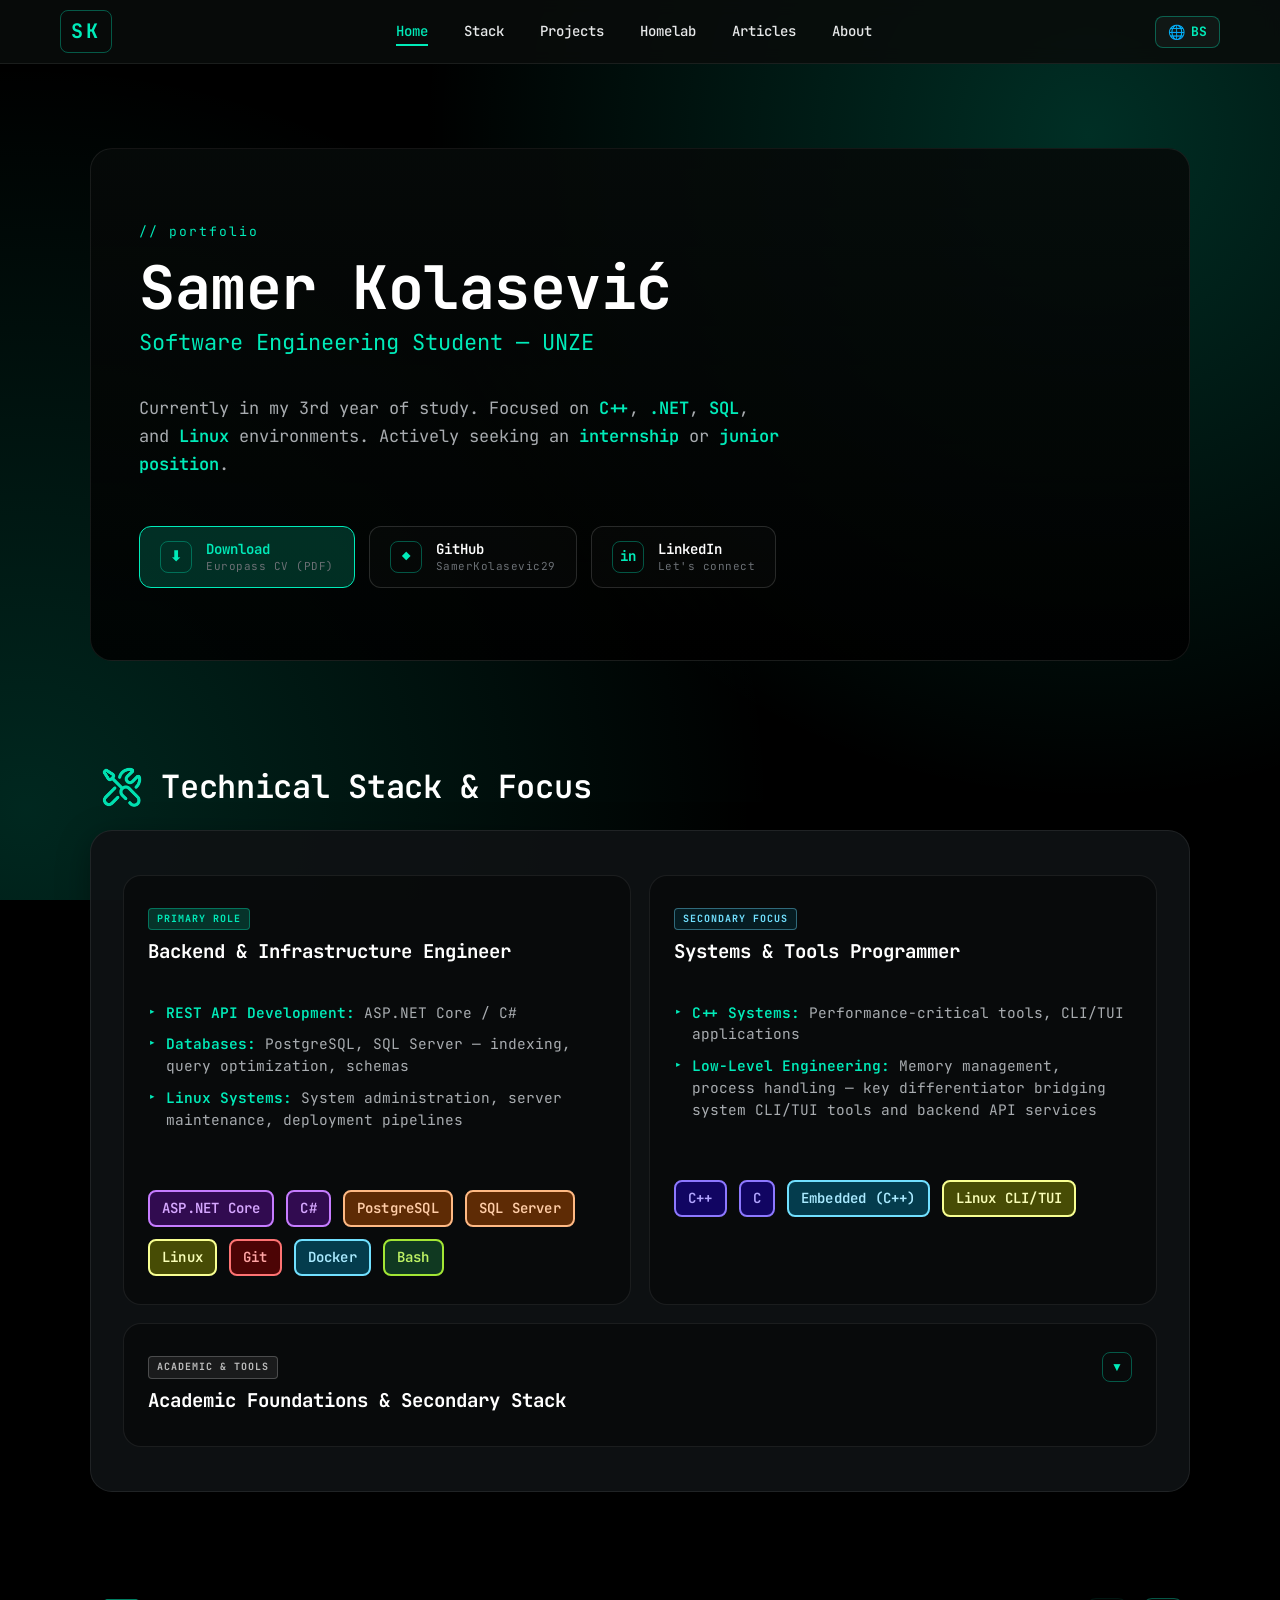
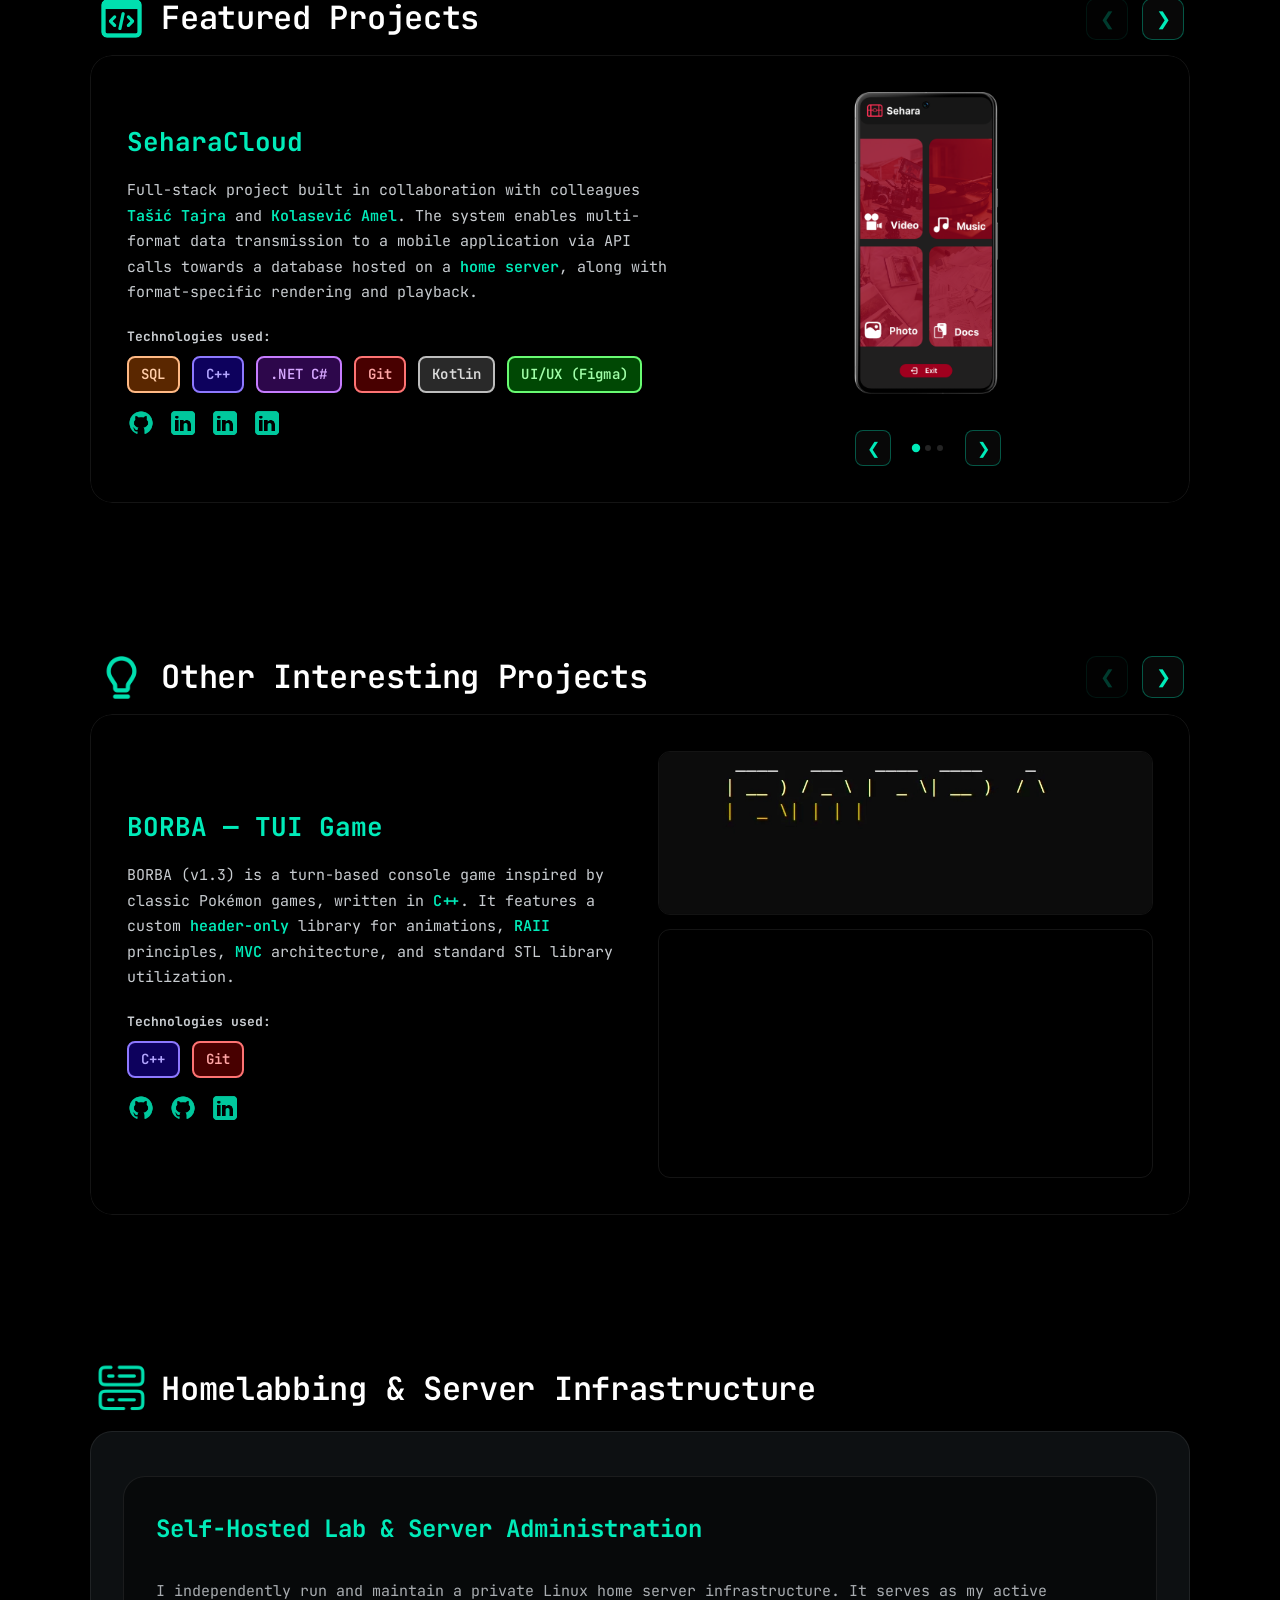
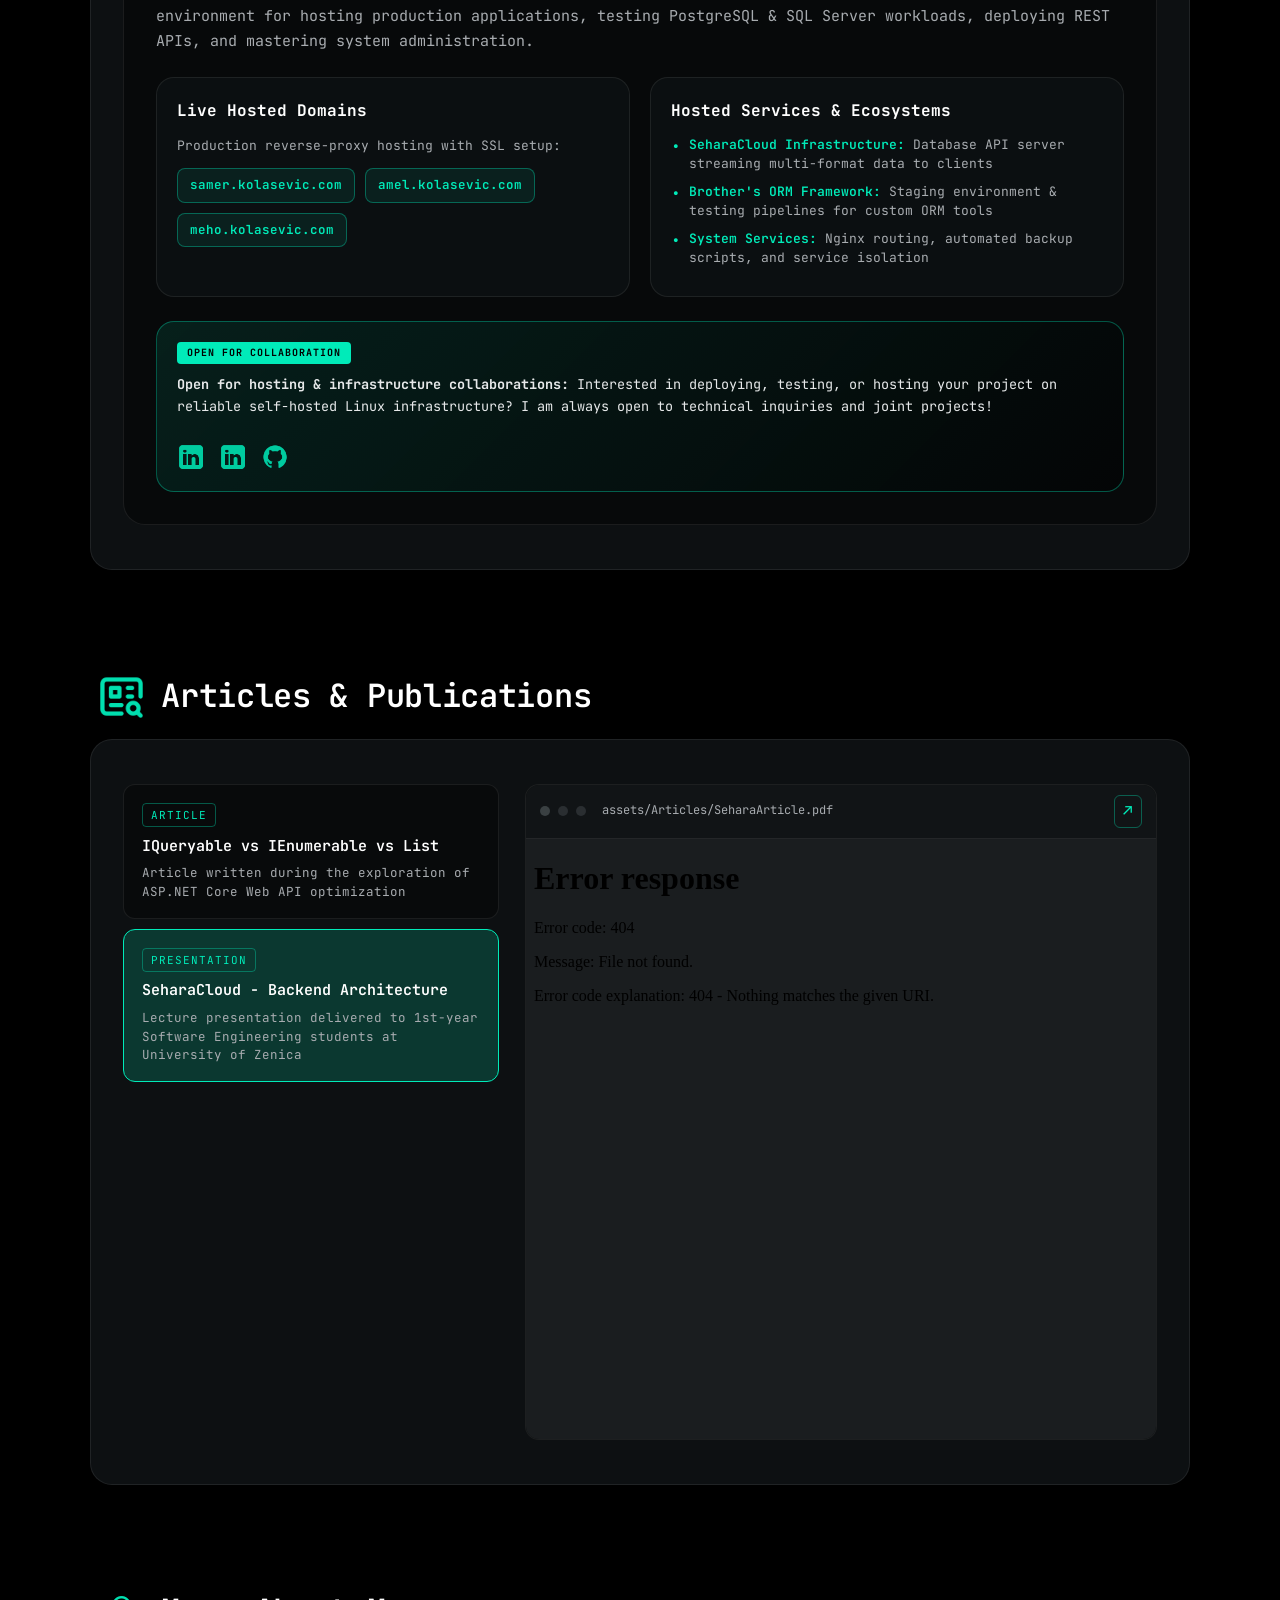
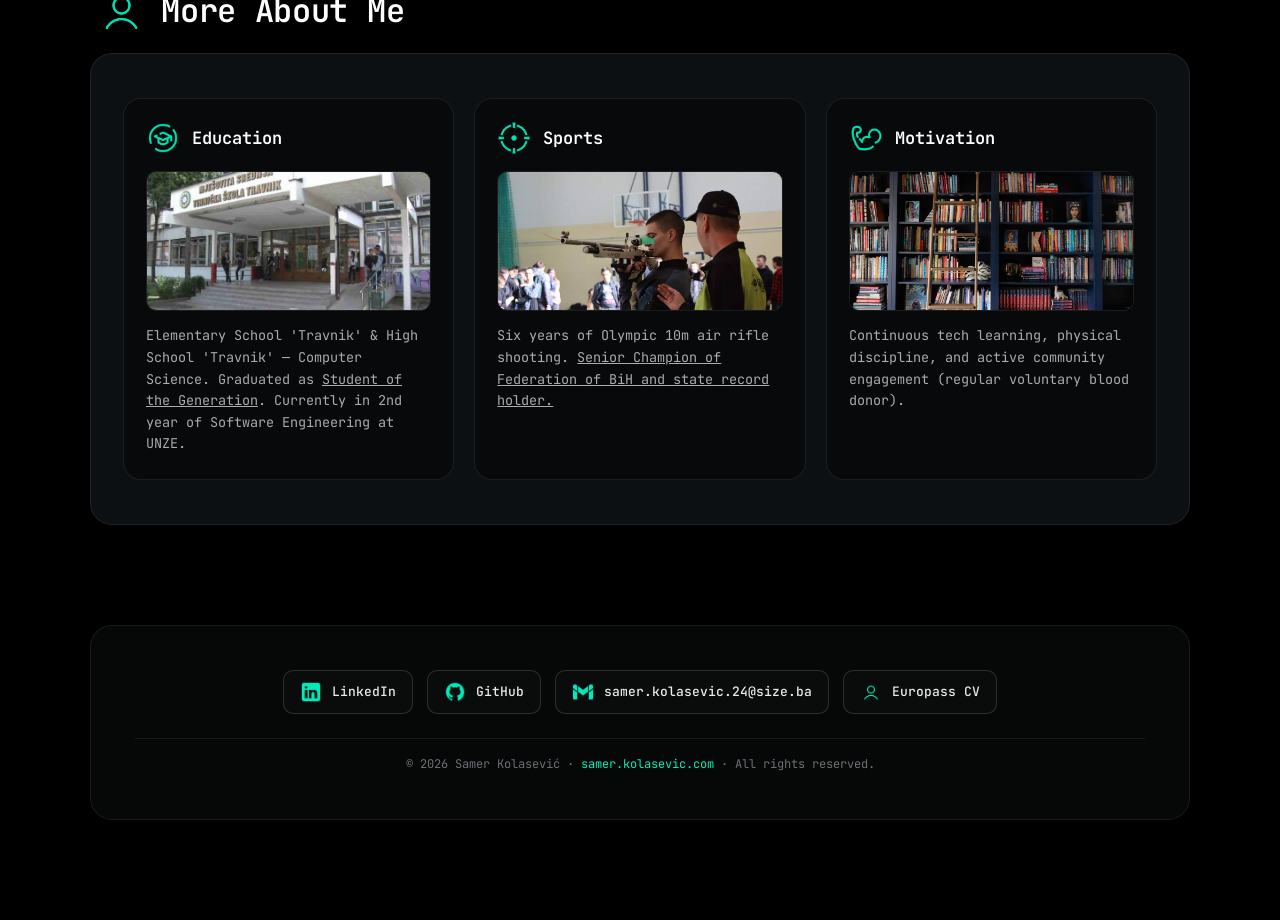
==== commit 722723f7: "fix: www removes" ====
--- a/index.html
+++ b/index.html
@@ -8,20 +8,20 @@
     <meta name="author" content="Samer Kolasević">
     <meta name="keywords" content="Samer Kolasević, Software Engineer, C++, .NET, MAUI, Linux, SQL, CV, Portfolio, Homelab, UNZE">
 
-    <link rel="canonical" href="https://www.samer.kolasevic.com/">
+    <link rel="canonical" href="https://samer.kolasevic.com/">
 
     <meta property="og:type" content="website">
     <meta property="og:title" content="Samer Kolasević – Software Engineer">
     <meta property="og:description" content="Software Engineering Student (UNZE)">
-    <meta property="og:url" content="https://www.samer.kolasevic.com/">
-    <meta property="og:image" content="https://www.samer.kolasevic.com/assets/MainMaterial/headImage.jpg">
+    <meta property="og:url" content="https://samer.kolasevic.com/">
+    <meta property="og:image" content="https://samer.kolasevic.com/assets/MainMaterial/headImage.jpg">
     <meta property="og:locale" content="en_US">
     <meta property="og:site_name" content="Samer Kolasević – CV">
 
     <meta name="twitter:card" content="summary_large_image">
     <meta name="twitter:title" content="Samer Kolasević – Software Engineer">
     <meta name="twitter:description" content="Software Engineering Student | C++, .NET, Linux, SQL">
-    <meta name="twitter:image" content="https://www.samer.kolasevic.com/assets/MainMaterial/headImage.jpg">
+    <meta name="twitter:image" content="https://samer.kolasevic.com/assets/MainMaterial/headImage.jpg">
 
     <link rel="icon" type="image/png" href="assets/Icons/favicon.png">
     <link rel="apple-touch-icon" href="assets/Icons/favicon.png">
@@ -686,7 +686,7 @@
                 <span>Europass CV</span>
             </a>
         </div>
-        <p class="copyright">© 2026 Samer Kolasević · <a href="https://www.samer.kolasevic.com/" style="color:#00EBB9; text-decoration:none;">samer.kolasevic.com</a> · <span data-en="All rights reserved." data-bs="Sva prava pridržana.">All rights reserved.</span></p>
+        <p class="copyright">© 2026 Samer Kolasević · <a href="https://samer.kolasevic.com/" style="color:#00EBB9; text-decoration:none;">samer.kolasevic.com</a> · <span data-en="All rights reserved." data-bs="Sva prava pridržana.">All rights reserved.</span></p>
     </footer>
 
     <script src="script.js"></script>
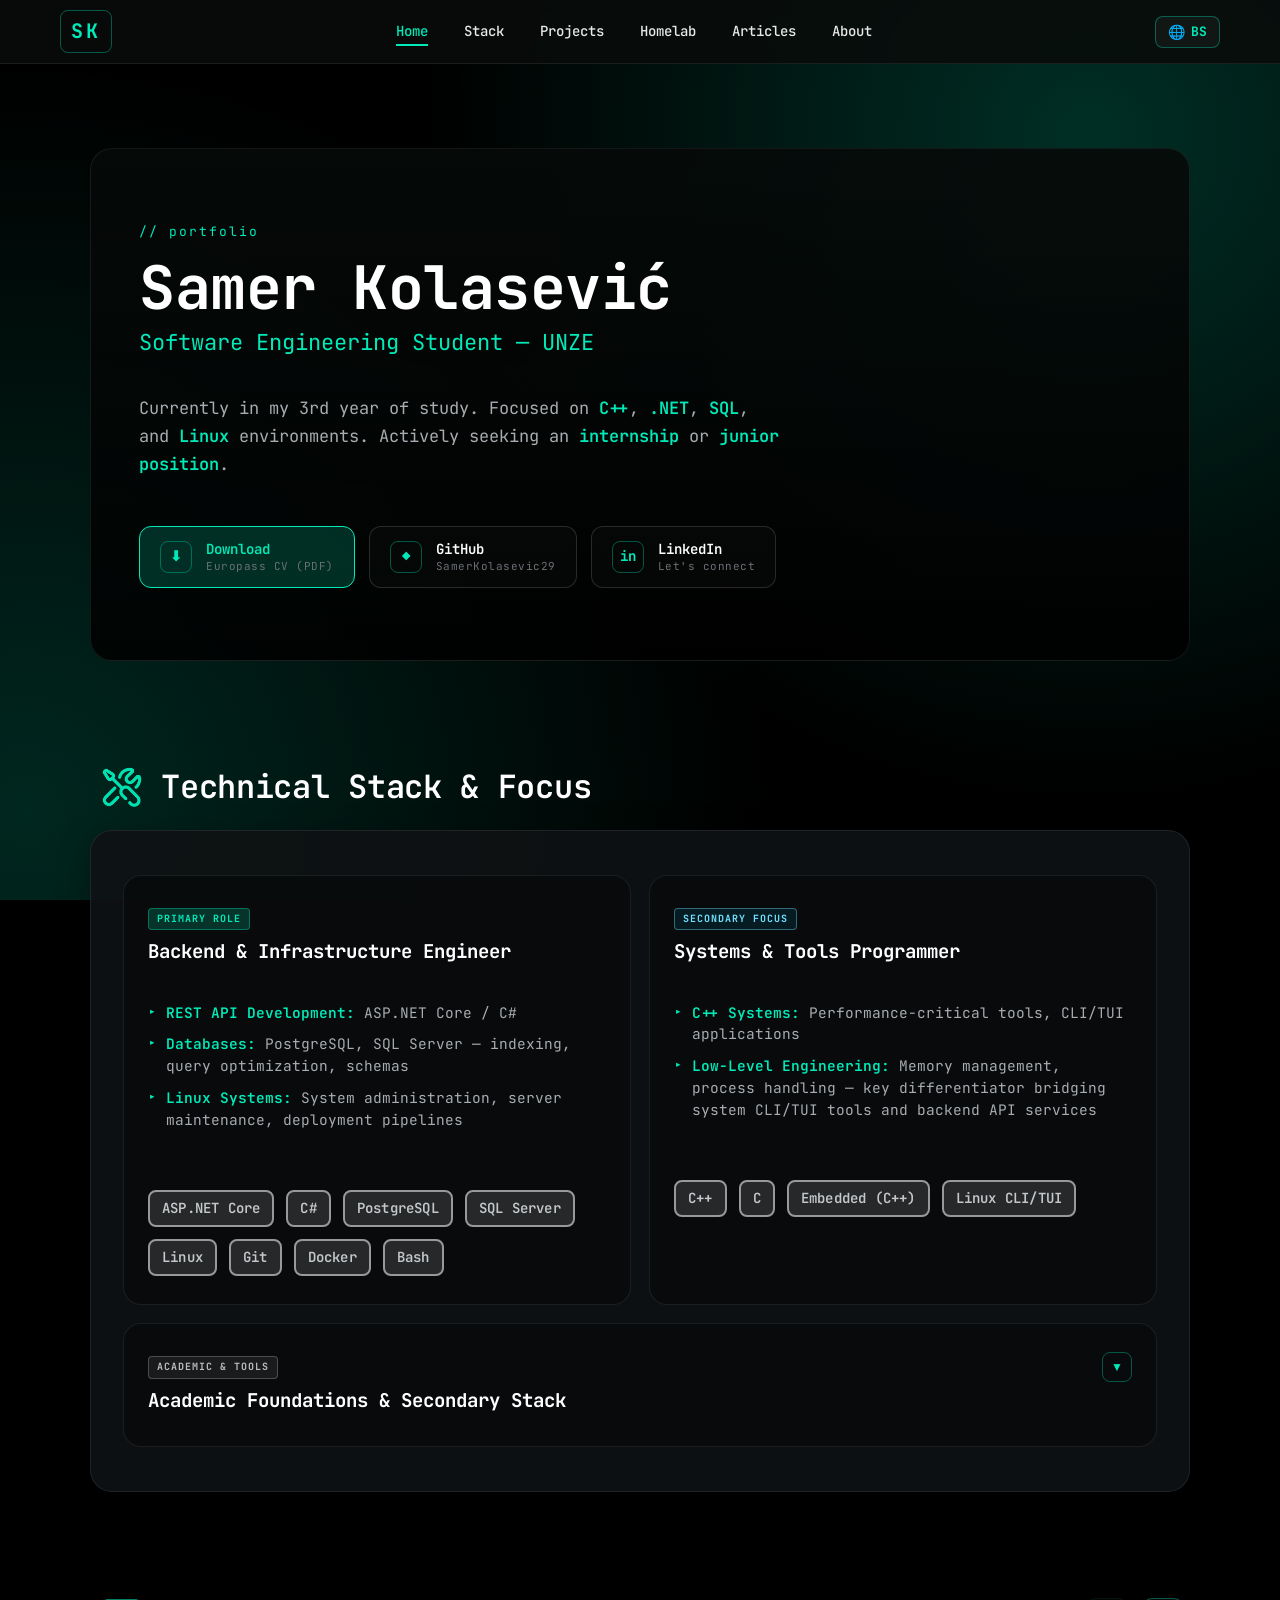
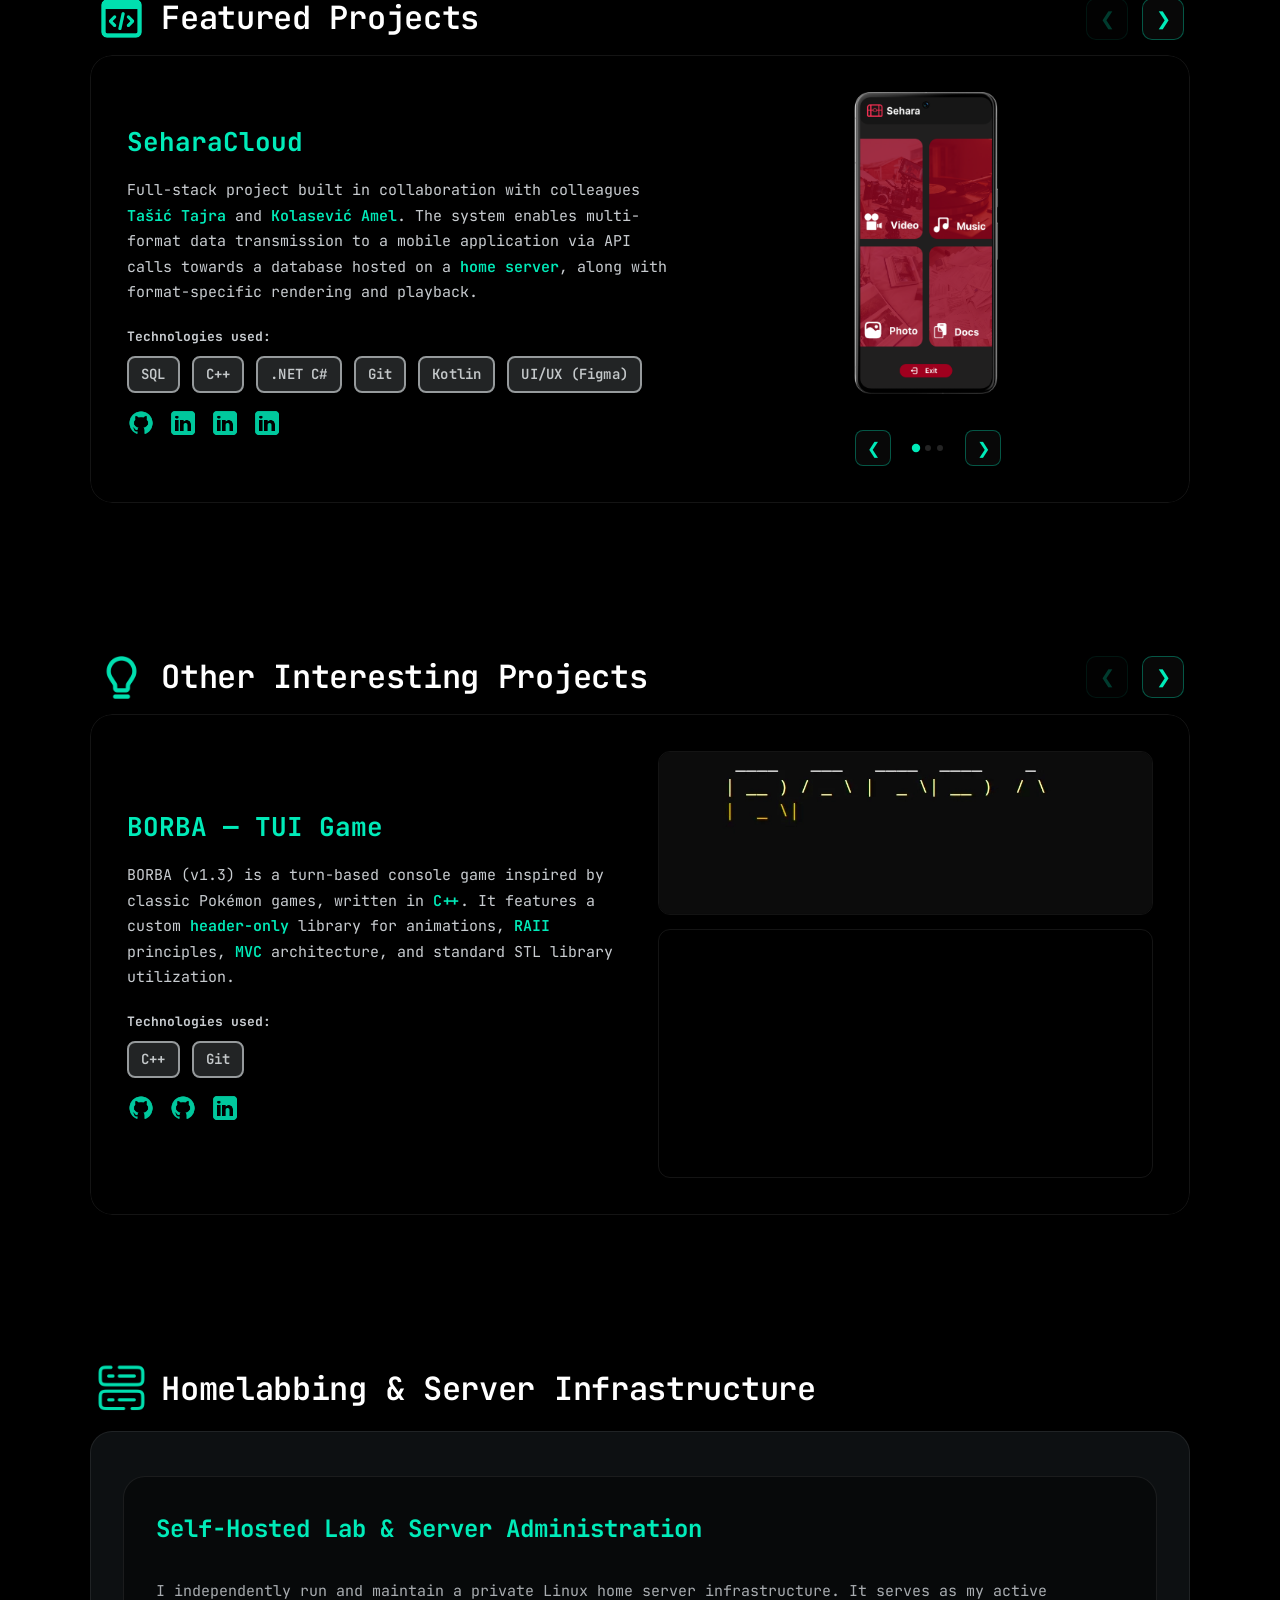
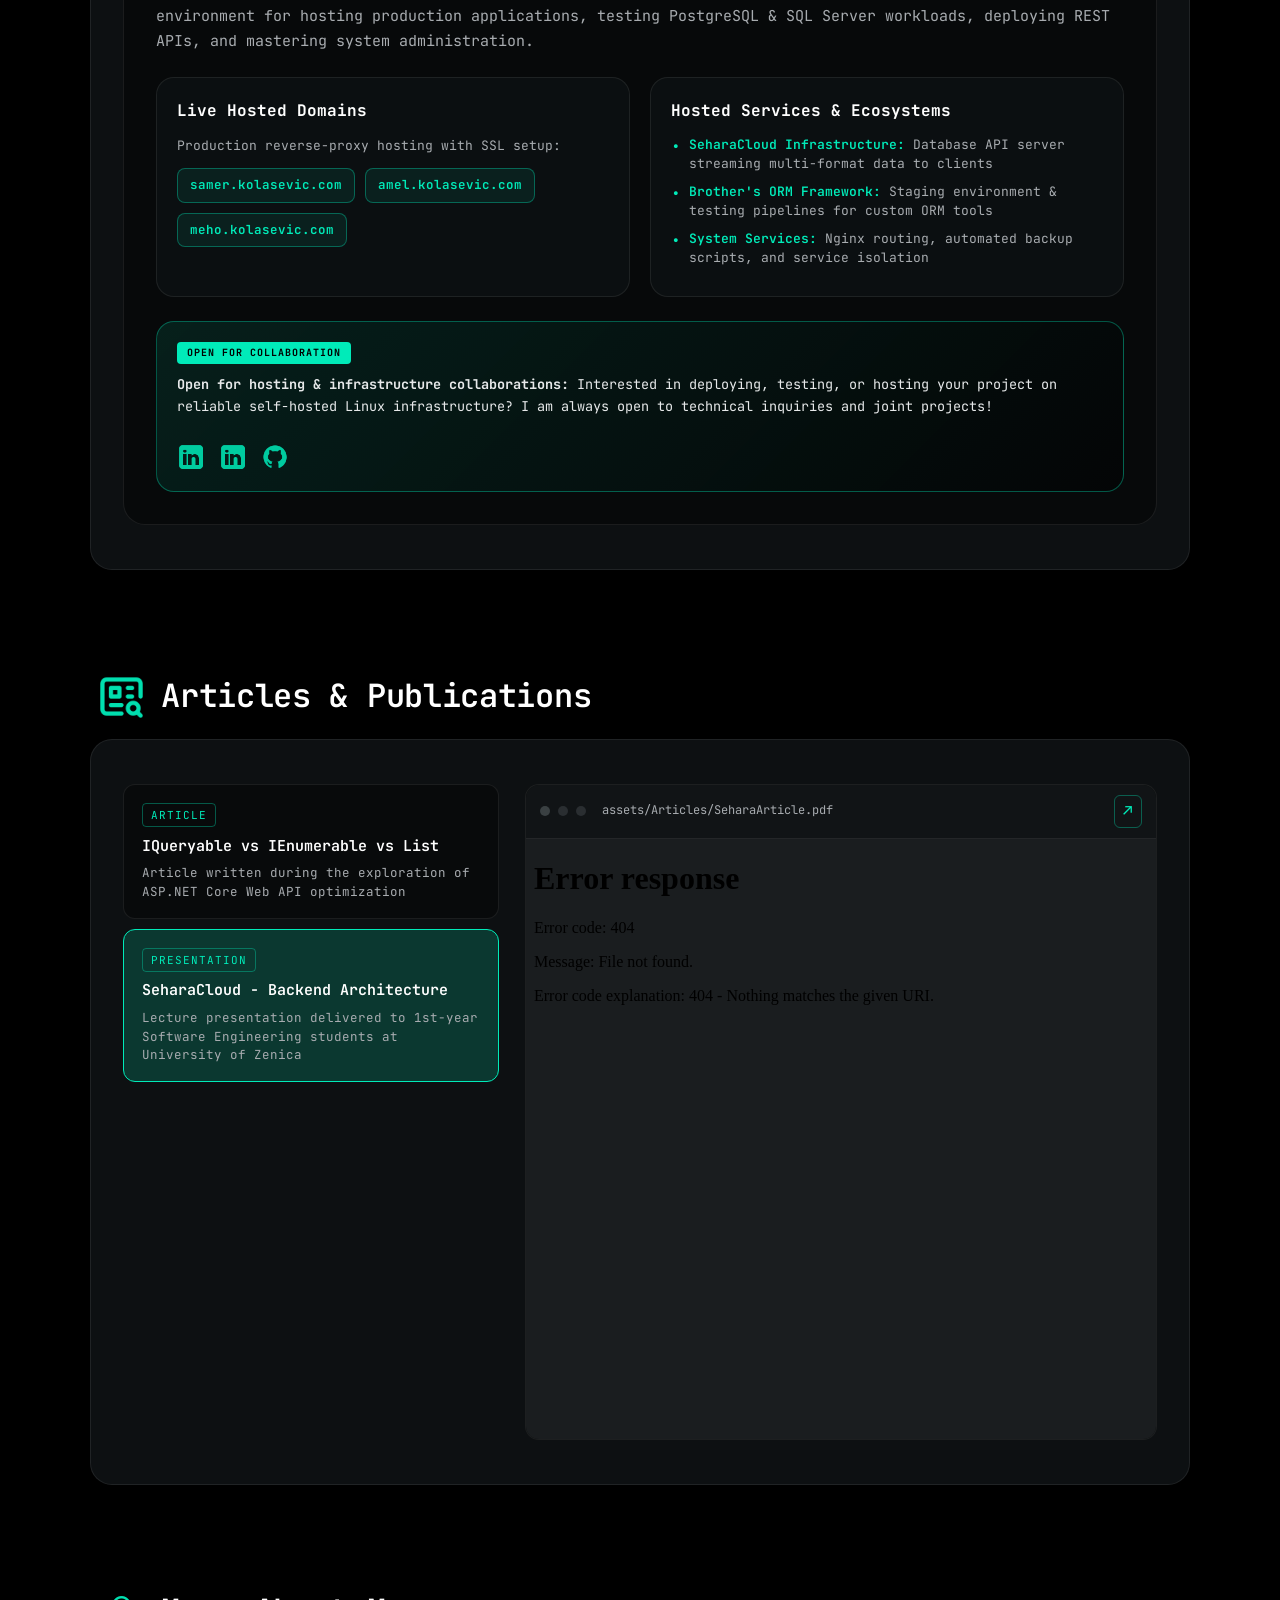
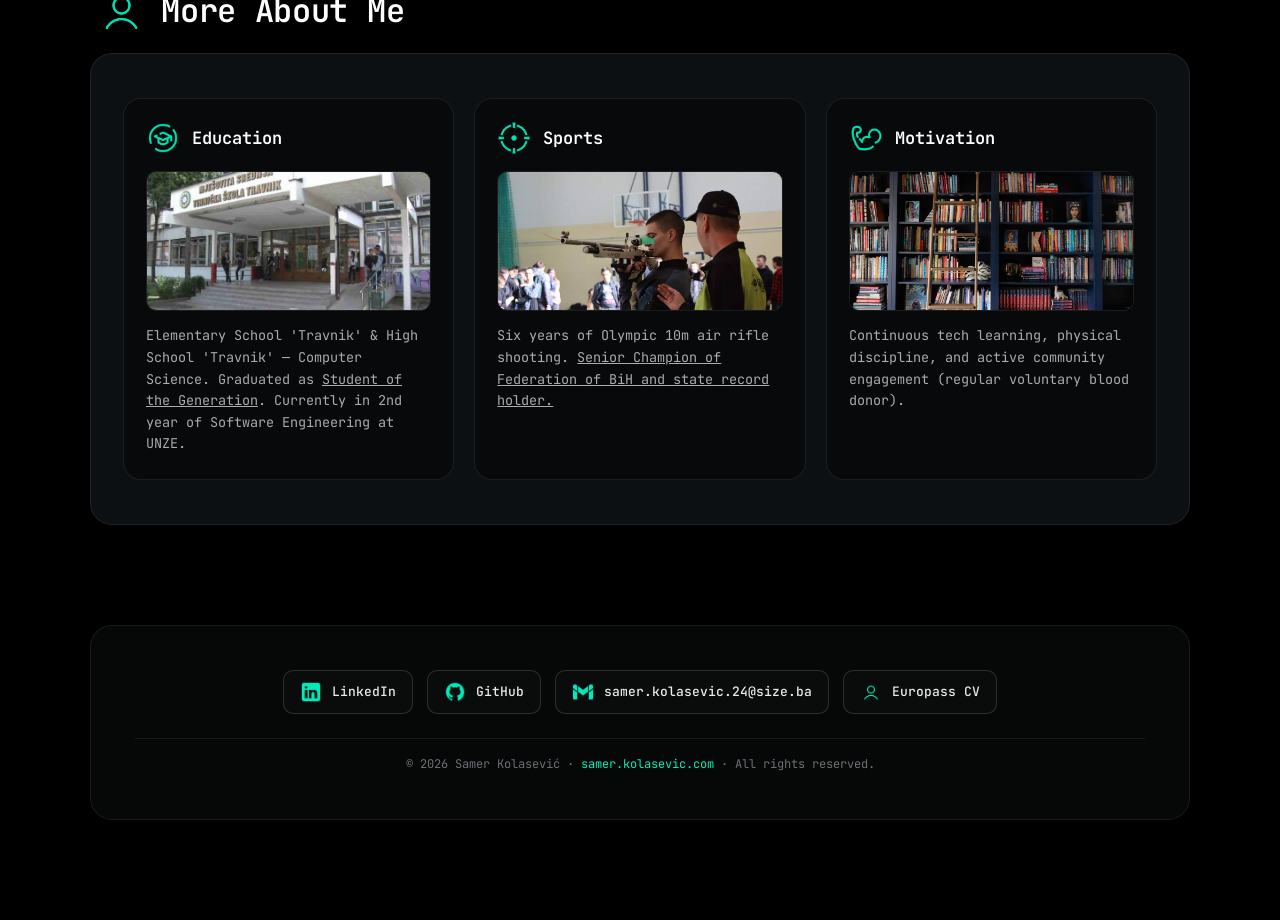
==== commit cbd6f529: "feat: bolji UI prikaz bedzeva i pripremljen blogging sistem" ====
--- a/index.html
+++ b/index.html
@@ -31,6 +31,7 @@
     <link rel="preconnect" href="https://fonts.googleapis.com">
     <link rel="preconnect" href="https://fonts.gstatic.com" crossorigin>
     <link href="https://fonts.googleapis.com/css2?family=JetBrains+Mono:wght@400;500;600;700&display=swap" rel="stylesheet">
+    <link href="https://fonts.googleapis.com/css2?family=Source+Serif+4:ital,opsz,wght@0,8..60,400;0,8..60,600;1,8..60,400&display=swap" rel="stylesheet">
     <link rel="stylesheet" href="style.css">
 
     <title>Samer Kolasević | Software Engineer</title>
@@ -612,8 +613,12 @@
                         src="assets/Articles/SeharaArticle.pdf"
                         title="PDF Viewer"
                         loading="lazy"></iframe>
-                <p class="viewer-mobile-hint" data-en="Tapping an article opens the PDF in a new tab." data-bs="Tap na članak otvara PDF u novom tabu.">
-                    Tapping an article opens the PDF in a new tab.
+                <!-- Markdown canvas (puni ga script.js kad se klikne .md članak) -->
+                <div class="md-viewer" id="mdViewer" hidden>
+                    <div class="md-body" id="mdBody"></div>
+                </div>
+                <p class="viewer-mobile-hint" data-en="Tapping an article opens it in a new tab." data-bs="Tap na članak otvara ga u novom tabu.">
+                    Tapping an article opens it in a new tab.
                 </p>
             </div>
         </div>
@@ -689,6 +694,8 @@
         <p class="copyright">© 2026 Samer Kolasević · <a href="https://samer.kolasevic.com/" style="color:#00EBB9; text-decoration:none;">samer.kolasevic.com</a> · <span data-en="All rights reserved." data-bs="Sva prava pridržana.">All rights reserved.</span></p>
     </footer>
 
+    <script src="assets/js/marked.min.js"></script>
+    <script src="articles-core.js"></script>
     <script src="script.js"></script>
 </body>
 </html>
--- a/style.css
+++ b/style.css
@@ -344,19 +344,13 @@
 }
 .tech-badge:hover { transform: translateY(-1px); filter: brightness(1.1); }
 
-.cpp, .c       { border-color: rgb(141, 120, 255); background-color: rgba(25, 3, 169, 0.55);    color: rgb(178, 165, 255); }
-.cs, .svg      { border-color: rgb(198, 124, 255); background-color: rgba(83, 13, 137, 0.55);   color: rgb(214, 167, 255); }
-.maui          { border-color: rgb(255, 131, 230); background-color: rgba(131, 21, 109, 0.55);  color: rgb(255, 180, 240); }
-.sql, .ms      { border-color: rgb(255, 185, 132); background-color: rgba(164, 71, 0, 0.55);    color: rgb(255, 205, 168); }
-.uiux, .web    { border-color: rgb(104, 252, 114); background-color: rgba(0, 131, 9, 0.55);     color: rgb(160, 255, 168); }
-.git           { border-color: rgb(254, 115, 115); background-color: rgba(131, 0, 0, 0.55);     color: rgb(255, 165, 165); }
-.ecpp, .docker { border-color: rgb(113, 224, 255); background-color: rgba(0, 103, 131, 0.55);   color: rgb(170, 234, 255); }
-.linux         { border-color: rgb(248, 255, 146); background-color: rgba(122, 131, 0, 0.55);   color: rgb(250, 255, 185); }
-.py            { border-color: rgb(251, 255, 202); background-color: rgba(195, 185, 0, 0.55);   color: rgb(252, 255, 220); }
-.theory        { border-color: rgb(189, 189, 189); background-color: rgba(69, 69, 69, 0.6);     color: rgb(220, 220, 220); }
-.bash          { border-color: rgb(163, 230, 53);  background-color: rgba(20, 83, 45, 0.65);    color: rgb(190, 242, 100); }
-.spring        { border-color: rgb(109, 179, 63);  background-color: rgba(45, 80, 22, 0.6);     color: rgb(168, 218, 130); }
-.java          { border-color: rgb(110, 165, 255); background-color: rgba(10, 60, 150, 0.55);   color: rgb(170, 200, 255); }
+/* Jedna boja za SVE badgeve (kao Kotlin, malo prigušeno).
+   Klase tipa .cpp / .py / .git ostaju u HTML-u, samo više ne mijenjaju boju. */
+.tech-badge {
+    border-color: rgb(150, 154, 156);
+    background-color: rgba(62, 66, 68, 0.55);
+    color: rgb(196, 200, 202);
+}
 
 /* =========================================
    6. PROJEKTI — SLIDER
@@ -945,4 +939,307 @@
         width: auto;
         margin: 0 auto;
     }
+}
+
+/* =========================================
+   11. MOBILE — PROJEKTI KAO REDOVI + OVERLAY
+   (redove i X dugme generiše script.js; na desktopu su skriveni)
+   ========================================= */
+
+/* Skloni plavi flash pri tapu (svuda) */
+* { -webkit-tap-highlight-color: transparent; }
+button, a, summary { touch-action: manipulation; }
+button:focus:not(:focus-visible),
+a:focus:not(:focus-visible) { outline: none; }
+
+.project-rows,
+.sheet-close,
+.sheet-backdrop { display: none; }
+
+@media (max-width: 768px) {
+    /* slider kontrole više ne trebaju */
+    .slider-controls,
+    .swipe-hint { display: none !important; }
+
+    /* track više nije slideshow nego običan blok */
+    .slider-track-container { overflow: visible; }
+    .slider-track { display: block; transform: none !important; transition: none; }
+    .slider-track .ProjectContainer { display: none; }
+
+    /* ---- REDOVI ---- */
+    .project-rows {
+        display: flex; flex-direction: column; gap: 10px;
+        margin: 4px 0 0;
+    }
+    .project-row {
+        display: flex; flex-direction: column; gap: 8px;
+        width: 100%; text-align: left;
+        padding: 12px 14px;
+        background: rgba(0, 0, 0, 0.5);
+        border: 1px solid var(--border);
+        border-radius: 12px;
+        color: inherit; font-family: inherit;
+        cursor: pointer;
+        transition: transform .15s ease, border-color .15s ease;
+    }
+    .project-row:active { transform: scale(0.985); border-color: var(--border-strong); }
+
+    .project-row-title {
+        display: flex; align-items: center; gap: 8px; flex-wrap: wrap;
+        color: var(--accent); font-size: 15px; font-weight: 700;
+    }
+    .project-row-title .tag-status { font-size: 9px; padding: 1px 6px; }
+
+    /* badgevi u jednom redu; višak se sakriva, a script.js dodaje "…" */
+    .project-row-badges {
+        display: flex; flex-wrap: nowrap; gap: 6px; overflow: hidden;
+    }
+    .project-row-badges .tech-badge {
+        flex: 0 0 auto; white-space: nowrap;
+        font-size: 11px; padding: 2px 8px; border-width: 1px;
+    }
+    .project-row-badges .badge-more {
+        flex: 0 0 auto; align-self: center;
+        color: var(--text-dim); font-weight: 700; line-height: 1;
+    }
+
+    /* ---- OVERLAY ---- */
+    .sheet-backdrop {
+        position: fixed; inset: 0; z-index: 2000;
+        background: rgba(0, 0, 0, 0.55);
+        -webkit-backdrop-filter: blur(8px); backdrop-filter: blur(8px);
+    }
+    .sheet-backdrop.show { display: block; }
+    body.sheet-lock { overflow: hidden; }
+
+    .slider-track .ProjectContainer.sheet-open {
+        display: flex;
+        position: fixed; z-index: 2001;
+        inset: 0; margin: auto;
+        width: min(92vw, 520px); height: fit-content;
+        max-height: 86vh; overflow-y: auto; overflow-x: hidden;
+        /* kolona BEZ prelamanja: wrap + max-height je pravio drugu kolonu desno (vodoravni scroll) */
+        flex-direction: column !important; flex-wrap: nowrap !important;
+        box-sizing: border-box;
+        -webkit-overflow-scrolling: touch; overscroll-behavior: contain;
+        opacity: 1; transform: none;
+        background-color: rgba(16, 20, 19, 0.98);
+        border-color: var(--border-strong);
+        box-shadow: 0 20px 60px rgba(0, 0, 0, 0.6);
+    }
+
+    .sheet-open .sheet-close {
+        display: flex; align-items: center; justify-content: center;
+        position: sticky; top: 0; align-self: flex-end; z-index: 3;
+        width: 32px; height: 32px; margin: -6px 0 -50px 0;  /* -50 = visina + gap, da ne gura sadržaj */
+        background: rgba(255, 255, 255, 0.08);
+        border: 1px solid var(--border-strong); border-radius: 50%;
+        color: var(--text); font-size: 14px; line-height: 1; cursor: pointer;
+    }
+    .sheet-open .TextContainer,
+    .sheet-open .ImageContainer { flex: 0 0 auto; width: 100%; min-width: 0; }
+    .sheet-open .TextContainer h3 { padding-right: 38px; margin-bottom: 10px; }
+
+    /* manji badgevi u overlayu da sve stane na telefon */
+    .sheet-open .badges { gap: 6px; }
+    .sheet-open .tech-badge { font-size: 11px; padding: 2px 8px; border-width: 1px; }
+    .sheet-open .tech-naslov { margin-top: 8px; }
+    .sheet-open .pro-links { margin-top: 10px; }
+    .sheet-open .mini-slider-container.portrait .m-slide { min-height: 240px; }
+    .sheet-open .mini-slider-container.portrait .m-slide img,
+    .sheet-open .mini-slider-container.portrait .m-slide video { max-height: 240px; }
+}
+
+/* razdvojeni "double" slajd (telefon): izvorni stack se skriva, slike su zasebni slajdovi */
+.m-slide.is-split-source { display: none !important; }
+.m-slide.split-part { justify-content: center; }
+.m-slide.split-part img,
+.m-slide.split-part video { max-width: 100%; }
+
+
+/* =========================================
+   12. MARKDOWN ČLANCI (canvas na desktopu + article.html)
+   ========================================= */
+.md-viewer {
+    flex: 1; min-height: 600px; max-height: 640px;
+    overflow-y: auto; padding: 22px 26px;
+    background: #0d1011;
+}
+.md-viewer[hidden], #pdfViewer[hidden] { display: none; }
+
+.md-meta {
+    display: flex; align-items: center; flex-wrap: wrap; gap: 12px;
+    margin-bottom: 16px; color: var(--text-faint); font-size: 12px;
+}
+
+.md-body { color: var(--text); font-size: 14.5px; line-height: 1.75; overflow-wrap: anywhere; }
+.md-body > *:first-child { margin-top: 0; }
+.md-body h1 { color: #fff; font-size: 1.6em; line-height: 1.25; margin: 0 0 .6em; }
+.md-body h2 { color: var(--accent); font-size: 1.25em; margin: 1.8em 0 .6em; padding-bottom: .3em; border-bottom: 1px solid var(--border); }
+.md-body h3 { color: #fff; font-size: 1.05em; margin: 1.5em 0 .5em; }
+.md-body p  { margin: 0 0 1em; }
+.md-body a  { color: var(--accent); }
+.md-body strong { color: #fff; }
+.md-body img, .md-body video {
+    display: block; max-width: 100%; height: auto;
+    margin: 1.2em auto; border-radius: 10px; border: 1px solid var(--border);
+}
+.md-body ul, .md-body ol { padding-left: 1.4em; margin: 0 0 1em; }
+.md-body li { margin: .25em 0; }
+.md-body code { background: rgba(255, 255, 255, 0.08); padding: 1px 6px; border-radius: 5px; font-size: .92em; }
+.md-body pre {
+    background: #06080a; border: 1px solid var(--border); border-radius: 10px;
+    padding: 14px 16px; overflow-x: auto; margin: 0 0 1.2em;
+}
+.md-body pre code { background: none; padding: 0; font-size: 13px; }
+.md-body blockquote { margin: 0 0 1em; padding: 4px 16px; border-left: 3px solid var(--accent-line); color: var(--text-dim); }
+.md-body table { display: block; overflow-x: auto; border-collapse: collapse; margin-bottom: 1em; }
+.md-body th, .md-body td { border: 1px solid var(--border); padding: 6px 12px; }
+.md-body th { background: rgba(255, 255, 255, 0.05); }
+.md-body hr { border: none; border-top: 1px solid var(--border); margin: 2em 0; }
+.md-loading { color: var(--text-faint); }
+
+/* samostalna stranica članka (article.html) */
+body.article-body { padding: 0 18px 80px; }
+.article-topbar {
+    position: sticky; top: 0; z-index: 50;
+    margin: 0 -18px; padding: 12px 18px;
+    background: rgba(0, 0, 0, 0.85);
+    -webkit-backdrop-filter: blur(10px); backdrop-filter: blur(10px);
+    border-bottom: 1px solid var(--border);
+}
+.article-topbar-inner { max-width: 760px; margin: 0 auto; display: flex; align-items: center; justify-content: space-between; gap: 12px; }
+.article-topbar .back { color: var(--accent); text-decoration: none; font-size: 14px; font-weight: 600; }
+.article-page { max-width: 760px; margin: 0 auto; padding-top: 24px; }
+
+/* lista članaka: "Show all" dugme (aktivno samo na telefonu/tabletu) */
+.article-more { display: none; }
+@media (max-width: 960px) {
+    .article-list { max-height: none; overflow: visible; padding-right: 0; }
+    .article-list.is-collapsed .article-link.is-extra { display: none; }
+    .article-more {
+        display: block; width: 100%; padding: 12px;
+        background: transparent; border: 1px dashed var(--border-strong); border-radius: 12px;
+        color: var(--accent); font-family: inherit; font-size: 13px; cursor: pointer;
+    }
+}
+
+/* ===== Animacija otvaranja overlaya (mobile) ===== */
+@media (max-width: 768px) {
+    /* blur pozadina se meko "uključi" */
+    .sheet-backdrop.show {
+        animation: sheetFade .2s ease-out both;
+    }
+
+    /* kartica izroni odozdo, malo naraste i kratko zasvijetli accent bojom */
+    .slider-track .ProjectContainer.sheet-open {
+        animation: sheetRise 1s cubic-bezier(.22, 1, .36, 1) both;
+    }
+}
+
+@keyframes sheetFade {
+    from { opacity: 0; }
+    to   { opacity: 1; }
+}
+
+@keyframes sheetRise {
+    from {
+        opacity: 0;
+        transform: translateY(28px) scale(.95);
+        box-shadow: 0 0 0 rgba(0, 235, 185, 0), 0 20px 60px rgba(0, 0, 0, 0);
+    }
+    55% {
+        box-shadow: 0 0 34px rgba(0, 235, 185, .28), 0 20px 60px rgba(0, 0, 0, .6);
+    }
+    to {
+        opacity: 1;
+        transform: none;
+box-shadow: 0 0 34px rgba(0, 235, 185, .28), 0 20px 60px rgba(0, 0, 0, .6);
+    }
+    }
+
+
+/* ko ima uključeno "smanji kretanje" u sistemu, bez animacije */
+@media (prefers-reduced-motion: reduce) {
+    .sheet-backdrop.show,
+    .slider-track .ProjectContainer.sheet-open { animation: none; }
+}
+
+/* =========================================
+   13. ČLANCI — "papir" tema (svijetla, serif)
+   ========================================= */
+:root {
+    --paper:        #f7f5ef;
+    --ink:          #1d1f21;
+    --ink-dim:      #5b6066;
+    --paper-line:   rgba(0, 0, 0, 0.12);
+    --paper-accent: #0b7a63;      /* tamnija verzija accent boje, da se čita na bijelom */
+    --article-font: 'Source Serif 4', Georgia, 'Times New Roman', serif;
+    /* za mono varijantu: --article-font: 'JetBrains Mono', ui-monospace, monospace; */
+}
+
+/* pozadine */
+.md-viewer { background: var(--paper); padding: 28px 34px; color-scheme: light; }
+body.article-body { background: var(--paper); color: var(--ink); color-scheme: light; }
+body.article-body::before { display: none; }              /* skini tamnu dekoraciju pozadine */
+html:has(body.article-body) { background-color: var(--paper); }
+
+/* tekst */
+.md-viewer .md-body,
+.article-page .md-body {
+    font-family: var(--article-font);
+    font-size: 17px; line-height: 1.8;
+    color: var(--ink);
+    -webkit-font-smoothing: antialiased;
+}
+.md-viewer .md-body h1,
+.article-page .md-body h1 { color: #000; font-size: 2em; line-height: 1.2; letter-spacing: -0.01em; }
+.md-viewer .md-body h2,
+.article-page .md-body h2 { color: #000; border-bottom: 1px solid var(--paper-line); }
+.md-viewer .md-body h3,
+.article-page .md-body h3 { color: #000; }
+.md-viewer .md-body strong,
+.article-page .md-body strong { color: #000; }
+.md-viewer .md-body a,
+.article-page .md-body a { color: var(--paper-accent); text-underline-offset: 3px; }
+.md-viewer ::selection,
+.article-page ::selection { background: rgba(11, 122, 99, 0.25); }
+
+/* citat, slike, tabele, linije */
+.md-viewer .md-body blockquote,
+.article-page .md-body blockquote { border-left-color: var(--paper-accent); color: var(--ink-dim); font-style: italic; }
+.md-viewer .md-body img,
+.md-viewer .md-body video,
+.article-page .md-body img,
+.article-page .md-body video { border-color: var(--paper-line); box-shadow: 0 4px 18px rgba(0, 0, 0, 0.12); }
+.md-viewer .md-body th, .md-viewer .md-body td,
+.article-page .md-body th, .article-page .md-body td { border-color: var(--paper-line); }
+.md-viewer .md-body th, .article-page .md-body th { background: rgba(0, 0, 0, 0.05); }
+.md-viewer .md-body hr, .article-page .md-body hr { border-top-color: var(--paper-line); }
+
+/* kod: inline svijetlo sivo, blokovi tamni (kontrast na papiru), uvijek mono */
+.md-viewer .md-body code,
+.article-page .md-body code {
+    font-family: 'JetBrains Mono', ui-monospace, monospace;
+    background: rgba(0, 0, 0, 0.07); color: #111;
+}
+.md-viewer .md-body pre,
+.article-page .md-body pre { background: #1d1f21; border-color: #1d1f21; }
+.md-viewer .md-body pre code,
+.article-page .md-body pre code { background: none; color: #e7e9ea; }
+
+/* meta (tag + datum) */
+.md-viewer .md-meta,
+.article-page .md-meta { color: var(--ink-dim); font-family: 'JetBrains Mono', ui-monospace, monospace; }
+.md-viewer .article-tag,
+.article-page .article-tag { color: var(--paper-accent); border-color: var(--paper-accent); }
+.md-loading { color: var(--ink-dim); }
+
+/* article.html: svijetla gornja traka */
+body.article-body .article-topbar { background: rgba(247, 245, 239, 0.9); border-bottom-color: var(--paper-line); }
+body.article-body .article-topbar .back { color: var(--paper-accent); }
+body.article-body .lang-btn { color: var(--ink); border-color: var(--paper-line); background: transparent; }
+
+@media (max-width: 768px) {
+    .article-page .md-body { font-size: 16.5px; }
 }
